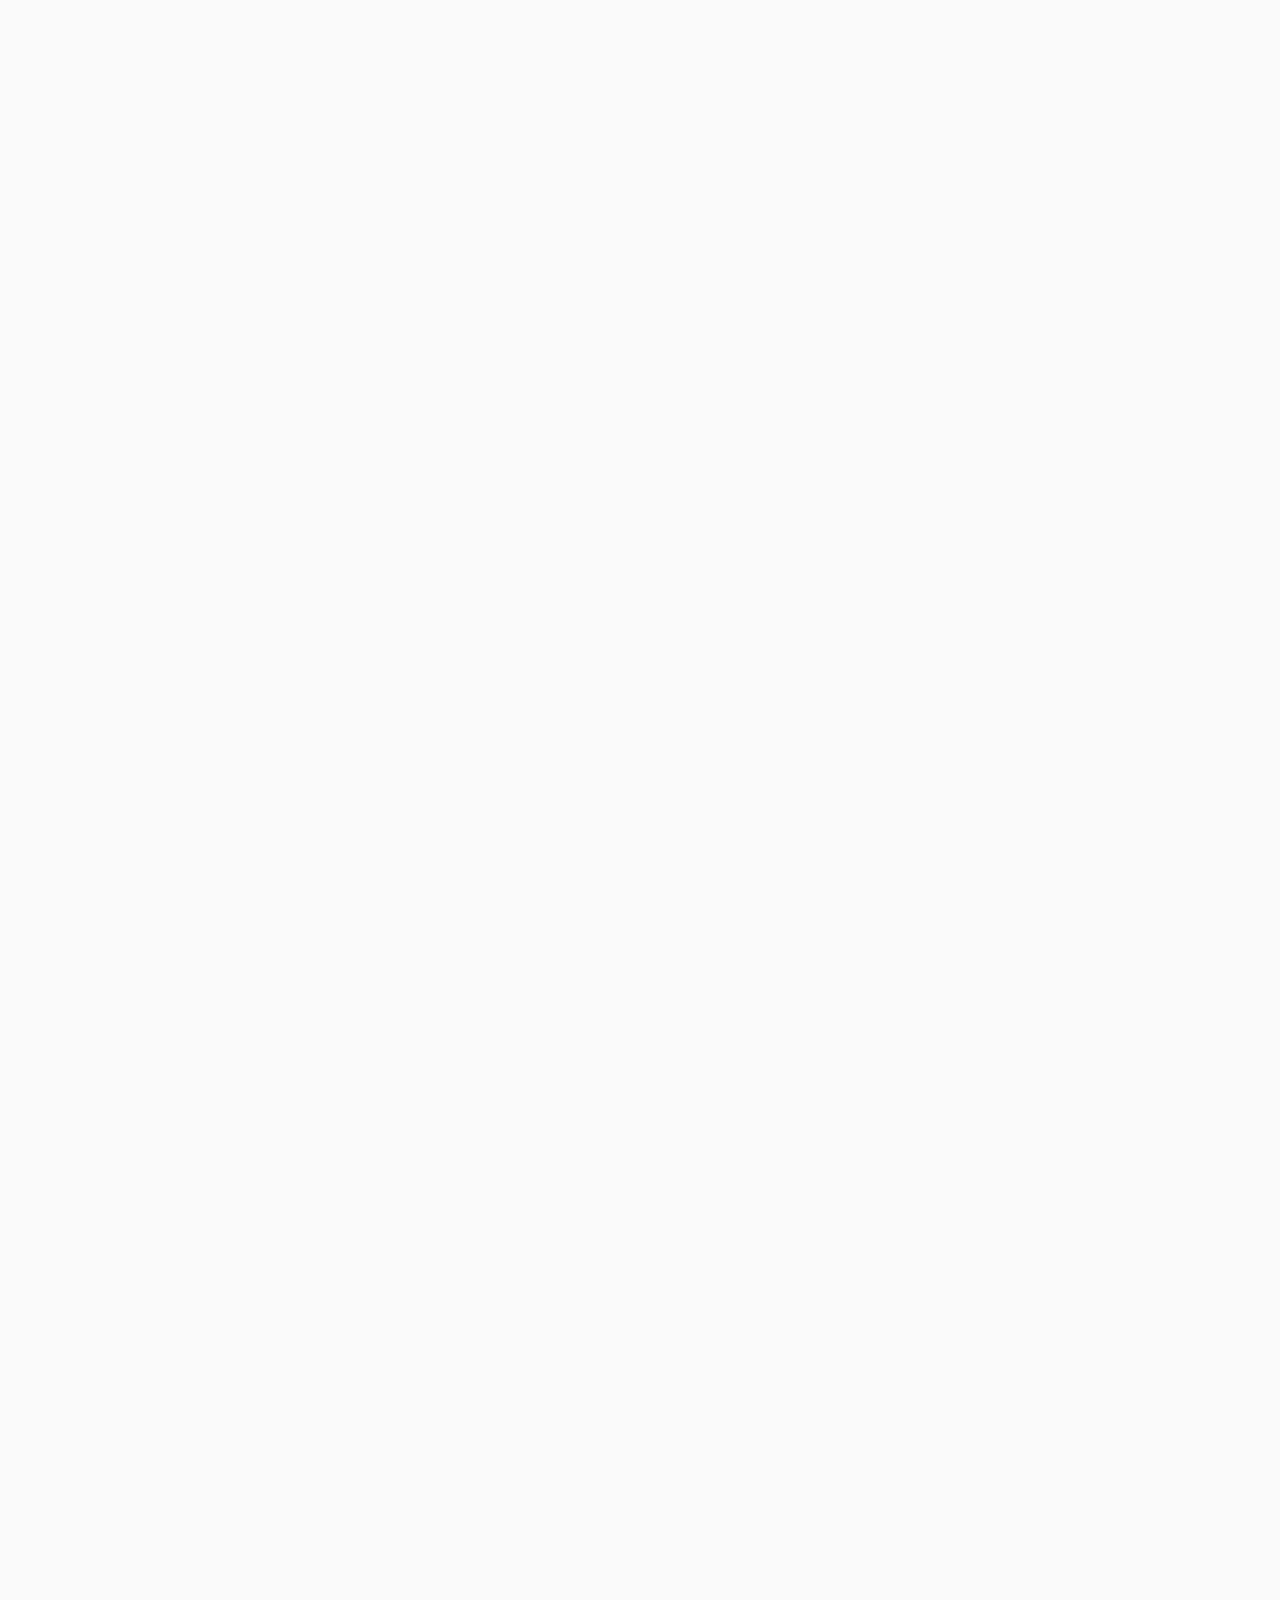
==== index.html @ 31e0893e "Updates" ====
<!doctype html>
<html lang="en">
	<head>
		<style data-fls-preloader="false" rel="preload">
			body > *:not(.fls-preloader) {opacity: 0;visibility: hidden;}[data-fls-preloader-loaded] body > *:not(.fls-preloader) {transition: opacity 0.5s ease 0s;opacity: 1;visibility: visible;}
		</style>
		<meta charset="UTF-8">
		<meta name="viewport" content="width=device-width, initial-scale=1.0">
		<link rel="shortcut icon" href="./assets/img/favicon.ico">
		<title>Home</title>
		<script type="module" crossorigin="" src="./js/index.min.js?v=1791888421466"></script>
		<link rel="modulepreload" crossorigin="" href="./js/common.min.js?v=1791888421466">
		<link rel="modulepreload" crossorigin="" href="./js/popup.min.js?v=1791888421466">
		<link rel="modulepreload" crossorigin="" href="./js/popularpost.min.js?v=1791888421466">
		<link rel="modulepreload" crossorigin="" href="./js/carditem.min.js?v=1791888421466">
		<link rel="modulepreload" crossorigin="" href="./js/blockhead.min.js?v=1791888421466">
		<link rel="stylesheet" crossorigin="" href="./css/popup.min.css?v=1791888421466">
		<link rel="stylesheet" crossorigin="" href="./css/popularpost.min.css?v=1791888421466">
		<link rel="stylesheet" crossorigin="" href="./css/carditem.min.css?v=1791888421466">
		<link rel="stylesheet" crossorigin="" href="./css/blockhead.min.css?v=1791888421466">
		<link rel="stylesheet" crossorigin="" href="./css/index.min.css?v=1791888421466">
	</head>
	<body>
		<div class="wrapper">
			<header data-fls-header="" class="header">
				<div class="header__container">
					<div class="header__body">
						<div data-fls-logo="" class="header__logo">
							<svg xmlns="http://www.w3.org/2000/svg" viewbox="0 0 44 44" fill="none">
								<path fill="#7c4ee4" d="M4.89 38.972C1.091 35.228-.69 29.532.38 24.298c1.06-5.878 5.625-11.002 11.39-12.617 2.823 2.864 5.682 5.689 8.517 8.537.584.563 1.12 1.177 1.75 1.69-2.01.02-4.023-.053-6.03.025-2.772.175-5.121 2.79-4.966 5.57-.026 2.807 2.49 5.343 5.298 5.326 5.522.013 11.044-.001 16.563.009 3.628 3.632 7.25 7.272 10.898 10.886-.564.107-1.136.078-1.705.073l-25.54.001c-4.318.011-8.631-1.74-11.667-4.826"></path>
								<path fill="#7c4ee4" d="M10.758 10.713C7.168 7.148 3.633 3.523 0 0c8.499.033 16.996.005 25.495.016 1.426.019 2.867-.081 4.277.187a16.3 16.3 0 0 1 9.539 4.92c2.78 2.883 4.407 6.825 4.533 10.823a16.6 16.6 0 0 1-2.621 9.388c-2.1 3.223-5.343 5.772-9.075 6.791-2.787-2.832-5.617-5.623-8.422-8.44-.565-.523-1.039-1.151-1.687-1.584q.165-.136.36-.23c1.782.038 3.567.033 5.35.01 2.766-.077 5.194-2.605 5.14-5.375.08-2.25-1.443-4.412-3.542-5.184-.8-.346-1.684-.351-2.54-.344-5.172.005-10.342-.001-15.513.004a.65.65 0 0 1-.536-.269"></path>
							</svg>
							<span>Zarrin</span>
						</div>
						<div class="header__menu menu">
							<nav class="menu__body">
								<ul class="menu__list">
									<li class="menu__item">
										<a href="index.html" class="menu__link menu__link--active">Home</a>
									</li>
									<li class="menu__item">
										<a href="blog.html" class="menu__link">Blog</a>
									</li>
									<li class="menu__item">
										<a href="about.html" class="menu__link">About</a>
									</li>
								</ul>
							</nav>
						</div>
						<div class="header__actions">
							<button data-fls-search="" type="button" class="header__search search" aria-expanded="false" aria-controls="site-search" aria-label="Open search">
								<span class="search__icon" aria-hidden="true"></span>
							</button>
							<button type="button" data-fls-button="" class="header__button button button--600" data-fls-popup-link="popup">Contact Us</button>
							<button type="button" data-fls-menu="" class="header__icon-menu" aria-label="Menu">
								<div class="icon-menu">
									<span></span>
								</div>
								<svg width="34" height="34" viewbox="0 0 34 34">
									<circle cx="17" cy="17" r="16" fill="none" stroke="var(--black)" stroke-width="2" stroke-linecap="round" pathlength="99" stroke-dasharray="100" stroke-dashoffset="calc(100 - var(--percent))" transform="rotate(60 17 17)"></circle>
								</svg>
							</button>
						</div>
					</div>
					<form data-fls-searchbar="" id="site-search" role="search" aria-label="Site search" aria-hidden="true" action="#" class="search-bar">
						<label for="search-input" class="visually-hidden">Search</label>
						<input id="search-input" aria-label="Search query" data-fls-input="" type="search" name="q" class="search-bar__input input" tabindex="-1">
						<button type="submit" aria-label="Submit search" data-fls-button="" class="search-bar__button button" tabindex="-1">
							<span aria-hidden="true">Search</span>
							<svg aria-hidden="true" focusable="false" viewbox="0 0 23 23" fill="none" xmlns="http://www.w3.org/2000/svg">
								<path d="M9.104 0.044 C 7.453 0.187,5.810 0.768,4.430 1.696 C 1.669 3.550,-0.001 6.676,0.000 9.986 C 0.001 12.247,0.786 14.477,2.209 16.253 C 2.532 16.656,3.291 17.419,3.695 17.747 C 4.461 18.368,5.642 19.038,6.574 19.380 C 7.066 19.560,7.980 19.789,8.567 19.880 C 9.221 19.981,10.754 19.981,11.404 19.881 C 12.303 19.743,13.305 19.450,14.087 19.096 C 14.855 18.748,15.747 18.193,16.339 17.692 C 16.503 17.554,16.649 17.442,16.665 17.442 C 16.681 17.442,17.307 18.055,18.055 18.805 C 18.804 19.555,19.842 20.582,20.362 21.088 C 21.355 22.053,21.411 22.093,21.672 22.027 C 21.936 21.961,22.115 21.652,22.041 21.389 C 22.013 21.285,21.505 20.757,19.723 18.975 C 18.468 17.721,17.442 16.681,17.442 16.665 C 17.442 16.649,17.554 16.503,17.692 16.339 C 18.595 15.271,19.302 13.873,19.664 12.442 C 19.902 11.502,19.951 11.084,19.951 9.986 C 19.951 8.892,19.903 8.483,19.665 7.532 C 19.478 6.789,19.309 6.333,18.939 5.577 C 18.377 4.430,17.606 3.407,16.675 2.575 C 14.585 0.705,11.885 -0.198,9.104 0.044 M11.182 1.209 C 14.570 1.653,17.412 4.005,18.478 7.246 C 18.778 8.157,18.910 9.018,18.909 10.043 C 18.908 10.778,18.875 11.122,18.740 11.807 C 18.154 14.780,15.974 17.319,13.096 18.380 C 9.911 19.554,6.359 18.811,3.861 16.446 C 2.643 15.294,1.706 13.629,1.345 11.979 C 1.084 10.782,1.077 9.279,1.328 8.146 C 1.698 6.476,2.544 4.928,3.736 3.737 C 5.096 2.381,6.947 1.460,8.817 1.211 C 9.378 1.137,10.619 1.136,11.182 1.209" fill="#333333" stroke="none" fill-rule="evenodd"></path>
							</svg>
						</button>
					</form>
				</div>
			</header>
			<main class="page">
				<section data-fls-index="" class="page__hero hero" aria-labelledby="hero-title" aria-describedby="hero-desc">
					<div class="hero__container">
						<div data-fls-blockhead="" class="hero__blockhead blockhead blockhead--white">
							<div class="blockhead__content">
								<span class="blockhead__label">Featured Post</span>
								<h1 id="hero-title" data-fls-title="" class="blockhead__title title title--64">How AI will Change
                    the Future</h1>
								<div id="hero-desc" class="blockhead__text">
									<p>
										The future of AI will see home robots having enhanced
                        intelligence, increased capabilities, and becoming more
                        personal and possibly cute. For example, home robots
                        will overcome navigation, direction.
									</p>
								</div>
							</div>
							<div class="blockhead__actions">
								<a href="blogpost.html" data-fls-button="" class="blockhead__button button button--white">Read More</a>
							</div>
						</div>
						<div class="hero__media">
							<picture>
								<source media="(max-width: 600px)" srcset="./assets/img/hero/neon-ai-illustration-600.avif" type="image/avif">
								<source media="(max-width: 1200px)" srcset="./assets/img/hero/neon-ai-illustration-1200.avif" type="image/avif">
								<img alt="A neon illustration of an AI-themed emblem with a striking face design." src="./assets/img/hero/neon-ai-illustration.avif">
							</picture>
						</div>
					</div>
					<svg class="hero__decor-top" aria-hidden="true" xmlns="http://www.w3.org/2000/svg" viewbox="0 0 685 378" fill="none">
						<mask id="a" width="685" height="378" x="0" y="0" maskunits="userSpaceOnUse" style="mask-type:alpha">
							<ellipse cx="342.5" cy="189" fill="#d9d9d9" rx="342.5" ry="189"></ellipse>
						</mask>
						<g fill="#fff" fill-opacity=".27" fill-rule="evenodd" clip-rule="evenodd" mask="url(#a)">
							<path d="M59.905 28.831C45.165 33.655 30.062 38.6 10.977 40.523c-31.646 3.191-57.636 1.067-77.215-.533-7.75-.634-14.496-1.185-20.19-1.293-.414-.007-.742-.287-.732-.623.01-.337.353-.604.766-.596 5.848.11 12.692.67 20.515 1.31 19.548 1.599 45.204 3.698 76.672.524C29.67 37.41 44.585 32.53 59.325 27.705c2.392-.782 4.779-1.563 7.178-2.33 17.176-5.49 34.88-10.21 58.884-9.25 23.699.947 40.395 8.7 56.843 16.34l.724.336c16.693 7.75 33.238 15.28 56.877 15.658 23.614.378 40.144-6.925 56.831-14.298l.03-.013c16.69-7.374 33.541-14.812 57.607-14.363 23.942.446 40.74 8.559 57.341 16.576l.257.125c16.698 8.064 33.235 15.992 56.86 16.244 23.622.252 40.154-7.416 56.852-15.172l.045-.021c16.673-7.744 33.518-15.568 57.569-15.312 23.795.254 40.536 8.516 57.026 16.654l.585.288c16.697 8.239 33.224 16.255 56.835 16.003 23.449-.25 39.91-8.942 56.506-17.706l.33-.174c16.683-8.81 33.549-17.634 57.645-17.505 24.097.128 40.962 9.26 57.643 18.31l.069.037c16.683 9.051 33.192 18.007 56.758 18.259 23.598.251 40.116-8.313 56.821-16.988l.054-.028c16.665-8.653 33.525-17.407 57.595-17.15s41.81 8.702 58.96 17.394c.88.45 1.77.9 2.65 1.349 16.24 8.262 32.19 16.373 52.91 17.865 21.9 1.578 41.03-2.616 57.25-7.777 6.99-2.224 13.42-4.623 19.31-6.819l2.81-1.044c6.61-2.456 12.53-4.567 17.66-5.694.4-.088.81.104.92.43.11.325-.13.66-.53.748-5 1.097-10.8 3.164-17.43 5.626-.92.34-1.85.688-2.8 1.042-5.89 2.195-12.36 4.61-19.39 6.848-16.34 5.197-35.72 9.456-57.93 7.856-21.09-1.52-37.32-9.776-53.51-18.012-.9-.461-1.81-.922-2.72-1.382-17.13-8.689-34.56-16.958-58.18-17.21-23.6-.251-40.12 8.313-56.824 16.987l-.054.029c-16.664 8.653-33.52 17.406-57.591 17.15-24.009-.256-40.839-9.387-57.459-18.404l-.179-.097c-16.706-9.063-33.226-17.98-56.823-18.105-23.598-.126-40.119 8.489-56.821 17.309l-.431.227c-16.538 8.734-33.316 17.595-57.199 17.85-24.083.256-40.942-7.946-57.631-16.18l-.496-.245c-16.537-8.16-32.974-16.272-56.358-16.52-23.622-.253-40.154 7.416-56.852 15.172l-.046.02c-16.672 7.744-33.517 15.569-57.568 15.312-24.068-.256-40.917-8.356-57.605-16.415l-.17-.082c-16.643-8.037-33.149-16.01-56.698-16.448-23.628-.441-40.163 6.84-56.859 14.216l-.114.05c-16.652 7.357-33.48 14.792-57.491 14.408-24.055-.384-40.895-8.068-57.589-15.818l-.651-.303c-16.482-7.654-32.908-15.282-56.247-16.215-23.69-.947-41.16 3.701-58.264 9.168-2.383.761-4.76 1.54-7.145 2.32M59.905 331.441c-14.739 4.824-29.843 9.767-48.928 11.692-31.646 3.191-57.636 1.067-77.215-.534-7.75-.633-14.496-1.185-20.19-1.292-.414-.008-.742-.287-.732-.624s.353-.604.766-.596c5.848.11 12.692.67 20.515 1.31 19.548 1.599 45.204 3.698 76.672.525 18.878-1.904 33.792-6.784 48.532-11.607a1092 1092 0 0 1 7.178-2.331c17.176-5.489 34.88-10.209 58.884-9.25 23.699.948 40.395 8.701 56.843 16.34l.724.336c16.693 7.75 33.238 15.281 56.877 15.659 23.614.378 40.144-6.925 56.831-14.298l.03-.013c16.69-7.374 33.541-14.813 57.607-14.364 23.942.447 40.74 8.56 57.341 16.577l.257.124c16.698 8.064 33.235 15.993 56.86 16.245 23.622.251 40.154-7.417 56.852-15.173l.045-.021c16.673-7.744 33.518-15.568 57.569-15.311 23.795.253 40.536 8.515 57.026 16.653l.585.289c16.697 8.238 33.224 16.255 56.835 16.003 23.449-.25 39.91-8.943 56.506-17.707l.33-.174c16.683-8.81 33.549-17.633 57.645-17.505s40.962 9.261 57.643 18.31l.069.038c16.683 9.051 33.192 18.007 56.758 18.258 23.598.252 40.116-8.312 56.821-16.987l.054-.028c16.665-8.653 33.525-17.407 57.595-17.15 24.07.256 41.81 8.701 58.96 17.394.88.449 1.77.899 2.65 1.348 16.24 8.263 32.19 16.374 52.91 17.866 21.9 1.577 41.03-2.616 57.25-7.777 6.99-2.224 13.42-4.623 19.31-6.819l2.81-1.045c6.61-2.455 12.53-4.567 17.66-5.694.4-.088.81.105.92.43.11.326-.13.661-.53.748-5 1.097-10.8 3.165-17.43 5.627-.92.34-1.85.688-2.8 1.041-5.89 2.196-12.36 4.611-19.39 6.848-16.34 5.198-35.72 9.457-57.93 7.856-21.09-1.519-37.32-9.775-53.51-18.011-.9-.461-1.81-.923-2.72-1.382-17.13-8.689-34.56-16.958-58.18-17.21-23.6-.252-40.12 8.312-56.824 16.987l-.054.028c-16.664 8.653-33.52 17.407-57.591 17.15-24.009-.256-40.839-9.386-57.459-18.403l-.179-.097c-16.706-9.063-33.226-17.98-56.823-18.106-23.598-.125-40.119 8.49-56.821 17.309l-.431.228c-16.538 8.734-33.316 17.595-57.199 17.849-24.083.257-40.942-7.945-57.631-16.179l-.496-.245c-16.537-8.161-32.974-16.272-56.358-16.521-23.622-.252-40.154 7.416-56.852 15.172l-.046.021c-16.672 7.744-33.517 15.568-57.568 15.312-24.068-.257-40.917-8.356-57.605-16.415l-.17-.082c-16.643-8.038-33.149-16.009-56.698-16.449-23.628-.441-40.163 6.84-56.859 14.216l-.114.051c-16.652 7.357-33.48 14.792-57.491 14.408-24.055-.385-40.895-8.068-57.589-15.819l-.651-.302c-16.482-7.654-32.908-15.282-56.247-16.215-23.69-.947-41.16 3.701-58.264 9.167-2.383.762-4.76 1.54-7.145 2.321"></path>
							<path d="M59.905 321.679c-14.739 4.824-29.843 9.768-48.928 11.692-31.646 3.191-57.636 1.067-77.215-.533-7.75-.634-14.496-1.185-20.19-1.292-.414-.008-.742-.288-.732-.624.01-.337.353-.604.766-.596 5.848.11 12.692.67 20.515 1.31 19.548 1.599 45.204 3.698 76.672.524 18.878-1.903 33.792-6.783 48.532-11.607 2.392-.782 4.779-1.563 7.178-2.33 17.176-5.49 34.88-10.21 58.884-9.25 23.699.947 40.395 8.701 56.843 16.339l.724.337c16.693 7.75 33.238 15.28 56.877 15.658 23.614.378 40.144-6.925 56.831-14.298l.03-.013c16.69-7.374 33.541-14.812 57.607-14.363 23.942.446 40.74 8.559 57.341 16.576l.257.125c16.698 8.064 33.235 15.992 56.86 16.244 23.622.252 40.154-7.416 56.852-15.172l.045-.021c16.673-7.744 33.518-15.568 57.569-15.312 23.795.254 40.536 8.515 57.026 16.654l.585.288c16.697 8.239 33.224 16.255 56.835 16.003 23.449-.25 39.91-8.942 56.506-17.706l.33-.174c16.683-8.81 33.549-17.634 57.645-17.505 24.097.128 40.962 9.26 57.643 18.31l.069.037c16.683 9.051 33.192 18.007 56.758 18.259 23.598.251 40.116-8.313 56.821-16.988l.054-.028c16.665-8.653 33.525-17.407 57.595-17.15s41.81 8.702 58.96 17.394c.88.45 1.77.899 2.65 1.349 16.24 8.262 32.19 16.373 52.91 17.865 21.9 1.578 41.03-2.616 57.25-7.777 6.99-2.224 13.42-4.623 19.31-6.819l2.81-1.044c6.61-2.456 12.53-4.567 17.66-5.694.4-.088.81.105.92.43s-.13.66-.53.748c-5 1.097-10.8 3.164-17.43 5.626-.92.34-1.85.688-2.8 1.042-5.89 2.195-12.36 4.61-19.39 6.847-16.34 5.198-35.72 9.457-57.93 7.857-21.09-1.519-37.32-9.776-53.51-18.012-.9-.461-1.81-.922-2.72-1.382-17.13-8.689-34.56-16.958-58.18-17.21-23.6-.251-40.12 8.313-56.824 16.987l-.054.028c-16.664 8.654-33.52 17.407-57.591 17.151-24.009-.256-40.839-9.387-57.459-18.404l-.179-.097c-16.706-9.063-33.226-17.979-56.823-18.105s-40.119 8.489-56.821 17.309l-.431.227c-16.538 8.734-33.316 17.595-57.199 17.85-24.083.256-40.942-7.946-57.631-16.18l-.496-.245c-16.537-8.16-32.974-16.272-56.358-16.521-23.622-.252-40.154 7.417-56.852 15.173l-.046.021c-16.672 7.743-33.517 15.568-57.568 15.311-24.068-.256-40.917-8.356-57.605-16.415l-.17-.082c-16.643-8.037-33.149-16.009-56.698-16.448-23.628-.441-40.163 6.839-56.859 14.216l-.114.05c-16.652 7.357-33.48 14.792-57.491 14.408-24.055-.384-40.895-8.068-57.589-15.818l-.651-.303c-16.482-7.654-32.908-15.282-56.247-16.215-23.69-.947-41.16 3.701-58.264 9.168-2.383.761-4.76 1.539-7.145 2.32"></path>
							<path d="M59.905 311.918c-14.739 4.824-29.843 9.767-48.928 11.692-31.646 3.191-57.636 1.066-77.215-.534-7.75-.633-14.496-1.185-20.19-1.292-.414-.008-.742-.287-.732-.624s.353-.604.766-.596c5.848.11 12.692.67 20.515 1.31 19.548 1.599 45.204 3.698 76.672.525 18.878-1.904 33.792-6.784 48.532-11.607a1092 1092 0 0 1 7.178-2.331c17.176-5.49 34.88-10.209 58.884-9.25 23.699.948 40.395 8.701 56.843 16.34l.724.336c16.693 7.75 33.238 15.281 56.877 15.659 23.614.377 40.144-6.926 56.831-14.298l.03-.014c16.69-7.373 33.541-14.812 57.607-14.363 23.942.447 40.74 8.559 57.341 16.577l.257.124c16.698 8.064 33.235 15.993 56.86 16.244 23.622.252 40.154-7.416 56.852-15.172l.045-.021c16.673-7.744 33.518-15.568 57.569-15.312 23.795.254 40.536 8.516 57.026 16.654l.585.289c16.697 8.238 33.224 16.255 56.835 16.003 23.449-.25 39.91-8.943 56.506-17.707l.33-.174c16.683-8.81 33.549-17.633 57.645-17.505s40.962 9.261 57.643 18.31l.069.037c16.683 9.052 33.192 18.008 56.758 18.259 23.598.252 40.116-8.313 56.821-16.987l.054-.028c16.665-8.653 33.525-17.407 57.595-17.151s41.81 8.702 58.96 17.395c.88.449 1.77.899 2.65 1.348 16.24 8.263 32.19 16.373 52.91 17.866 21.9 1.577 41.03-2.616 57.25-7.778 6.99-2.223 13.42-4.622 19.31-6.818l2.81-1.045c6.61-2.455 12.53-4.567 17.66-5.694.4-.088.81.105.92.43.11.326-.13.66-.53.748-5 1.097-10.8 3.164-17.43 5.626-.92.341-1.85.689-2.8 1.042-5.89 2.196-12.36 4.611-19.39 6.848-16.34 5.198-35.72 9.457-57.93 7.856-21.09-1.519-37.32-9.776-53.51-18.012-.9-.461-1.81-.922-2.72-1.381-17.13-8.689-34.56-16.959-58.18-17.21-23.6-.252-40.12 8.312-56.824 16.987l-.054.028c-16.664 8.653-33.52 17.407-57.591 17.15-24.009-.256-40.839-9.386-57.459-18.403l-.179-.097c-16.706-9.063-33.226-17.98-56.823-18.106s-40.119 8.489-56.821 17.309l-.431.228c-16.538 8.733-33.316 17.594-57.199 17.849-24.083.257-40.942-7.945-57.631-16.18l-.496-.244c-16.537-8.161-32.974-16.272-56.358-16.521-23.622-.252-40.154 7.416-56.852 15.172l-.046.021c-16.672 7.744-33.517 15.568-57.568 15.312-24.068-.257-40.917-8.356-57.605-16.415l-.17-.082c-16.643-8.038-33.149-16.01-56.698-16.449-23.628-.441-40.163 6.839-56.859 14.216l-.114.051c-16.652 7.357-33.48 14.792-57.491 14.408-24.055-.385-40.895-8.068-57.589-15.819l-.651-.302c-16.482-7.654-32.908-15.282-56.247-16.215-23.69-.947-41.16 3.701-58.264 9.167-2.383.762-4.76 1.54-7.145 2.321"></path>
							<path d="M59.905 302.156c-14.739 4.824-29.843 9.768-48.928 11.692-31.646 3.191-57.636 1.067-77.215-.534-7.75-.633-14.496-1.185-20.19-1.292-.414-.007-.742-.287-.732-.624s.353-.603.766-.596c5.848.11 12.692.67 20.515 1.31 19.548 1.6 45.204 3.698 76.672.525 18.878-1.903 33.792-6.784 48.532-11.607 2.392-.783 4.779-1.564 7.178-2.33 17.176-5.49 34.88-10.21 58.884-9.25 23.699.947 40.395 8.7 56.843 16.339l.724.336c16.693 7.75 33.238 15.281 56.877 15.659 23.614.378 40.144-6.925 56.831-14.298l.03-.013c16.69-7.374 33.541-14.812 57.607-14.363 23.942.446 40.74 8.559 57.341 16.576l.257.124c16.698 8.064 33.235 15.993 56.86 16.245 23.622.252 40.154-7.417 56.852-15.173l.045-.02c16.673-7.744 33.518-15.569 57.569-15.312 23.795.254 40.536 8.515 57.026 16.653l.585.289c16.697 8.239 33.224 16.255 56.835 16.003 23.449-.25 39.91-8.943 56.506-17.707l.33-.173c16.683-8.81 33.549-17.634 57.645-17.506s40.962 9.261 57.643 18.31l.069.038c16.683 9.051 33.192 18.007 56.758 18.258 23.598.252 40.116-8.312 56.821-16.987l.054-.028c16.665-8.653 33.525-17.407 57.595-17.15 24.07.256 41.81 8.701 58.96 17.394.88.449 1.77.899 2.65 1.349 16.24 8.262 32.19 16.373 52.91 17.865 21.9 1.578 41.03-2.616 57.25-7.777 6.99-2.224 13.42-4.623 19.31-6.819l2.81-1.045c6.61-2.455 12.53-4.566 17.66-5.694.4-.087.81.105.92.431.11.325-.13.66-.53.748-5 1.096-10.8 3.164-17.43 5.626-.92.34-1.85.688-2.8 1.042-5.89 2.195-12.36 4.61-19.39 6.847-16.34 5.198-35.72 9.457-57.93 7.857-21.09-1.519-37.32-9.776-53.51-18.012-.9-.461-1.81-.922-2.72-1.382-17.13-8.689-34.56-16.958-58.18-17.21-23.6-.252-40.12 8.313-56.824 16.987l-.054.028c-16.664 8.654-33.52 17.407-57.591 17.151-24.009-.256-40.839-9.387-57.459-18.404l-.179-.097c-16.706-9.063-33.226-17.98-56.823-18.105-23.598-.126-40.119 8.489-56.821 17.308l-.431.228c-16.538 8.734-33.316 17.595-57.199 17.849-24.083.257-40.942-7.945-57.631-16.179l-.496-.245c-16.537-8.161-32.974-16.272-56.358-16.521-23.622-.252-40.154 7.416-56.852 15.172l-.046.021c-16.672 7.744-33.517 15.568-57.568 15.312-24.068-.257-40.917-8.356-57.605-16.415l-.17-.082c-16.643-8.038-33.149-16.009-56.698-16.449-23.628-.44-40.163 6.84-56.859 14.217l-.114.05c-16.652 7.357-33.48 14.792-57.491 14.408-24.055-.384-40.895-8.068-57.589-15.818l-.651-.303c-16.482-7.654-32.908-15.282-56.247-16.215-23.69-.947-41.16 3.701-58.264 9.168-2.383.761-4.76 1.539-7.145 2.32"></path>
							<path d="M59.905 292.394c-14.739 4.824-29.843 9.768-48.928 11.693-31.646 3.191-57.636 1.066-77.215-.534-7.75-.634-14.496-1.185-20.19-1.292-.414-.008-.742-.287-.732-.624s.353-.604.766-.596c5.848.11 12.692.67 20.515 1.31 19.548 1.599 45.204 3.698 76.672.525 18.878-1.904 33.792-6.784 48.532-11.608 2.392-.782 4.779-1.563 7.178-2.33 17.176-5.49 34.88-10.21 58.884-9.25 23.699.947 40.395 8.701 56.843 16.34l.724.336c16.693 7.75 33.238 15.281 56.877 15.659 23.614.377 40.144-6.926 56.831-14.298l.03-.014c16.69-7.374 33.541-14.812 57.607-14.363 23.942.447 40.74 8.559 57.341 16.577l.257.124c16.698 8.064 33.235 15.992 56.86 16.244 23.622.252 40.154-7.416 56.852-15.172l.045-.021c16.673-7.744 33.518-15.568 57.569-15.312 23.795.254 40.536 8.516 57.026 16.654l.585.288c16.697 8.239 33.224 16.255 56.835 16.004 23.449-.25 39.91-8.943 56.506-17.707l.33-.174c16.683-8.81 33.549-17.634 57.645-17.505 24.097.128 40.962 9.26 57.643 18.31l.069.037c16.683 9.051 33.192 18.008 56.758 18.259 23.598.251 40.116-8.313 56.821-16.987l.054-.028c16.665-8.654 33.525-17.407 57.595-17.151s41.81 8.702 58.96 17.394c.88.45 1.77.9 2.65 1.349 16.24 8.263 32.19 16.373 52.91 17.866 21.9 1.577 41.03-2.617 57.25-7.778 6.99-2.223 13.42-4.623 19.31-6.819l2.81-1.044c6.61-2.456 12.53-4.567 17.66-5.694.4-.088.81.105.92.43s-.13.66-.53.748c-5 1.097-10.8 3.164-17.43 5.626-.92.341-1.85.689-2.8 1.042-5.89 2.196-12.36 4.611-19.39 6.848-16.34 5.197-35.72 9.456-57.93 7.856-21.09-1.519-37.32-9.776-53.51-18.012-.9-.461-1.81-.922-2.72-1.382-17.13-8.689-34.56-16.958-58.18-17.21-23.6-.251-40.12 8.313-56.824 16.988l-.054.028c-16.664 8.653-33.52 17.407-57.591 17.15-24.009-.256-40.839-9.386-57.459-18.403l-.179-.098c-16.706-9.063-33.226-17.979-56.823-18.105s-40.119 8.489-56.821 17.309l-.431.227c-16.538 8.734-33.316 17.595-57.199 17.85-24.083.256-40.942-7.946-57.631-16.18l-.496-.245c-16.537-8.16-32.974-16.271-56.358-16.521-23.622-.251-40.154 7.417-56.852 15.173l-.046.021c-16.672 7.744-33.517 15.568-57.568 15.311-24.068-.256-40.917-8.355-57.605-16.415l-.17-.081c-16.643-8.038-33.149-16.01-56.698-16.449-23.628-.441-40.163 6.839-56.859 14.216l-.114.051c-16.652 7.356-33.48 14.792-57.491 14.408-24.055-.385-40.895-8.069-57.589-15.819l-.651-.303c-16.482-7.654-32.908-15.281-56.247-16.214-23.69-.947-41.16 3.7-58.264 9.167-2.383.761-4.76 1.539-7.145 2.32"></path>
							<path d="M59.905 282.633c-14.739 4.824-29.843 9.767-48.928 11.692-31.646 3.191-57.636 1.067-77.215-.534-7.75-.633-14.496-1.185-20.19-1.292-.414-.008-.742-.287-.732-.624s.353-.603.766-.596c5.848.11 12.692.67 20.515 1.31 19.548 1.599 45.204 3.698 76.672.525 18.878-1.904 33.792-6.784 48.532-11.607a1092 1092 0 0 1 7.178-2.331c17.176-5.489 34.88-10.209 58.884-9.25 23.699.948 40.395 8.701 56.843 16.34l.724.336c16.693 7.75 33.238 15.281 56.877 15.659 23.614.378 40.144-6.925 56.831-14.298l.03-.013c16.69-7.374 33.541-14.813 57.607-14.364 23.942.447 40.74 8.56 57.341 16.577l.257.124c16.698 8.064 33.235 15.993 56.86 16.245 23.622.251 40.154-7.417 56.852-15.173l.045-.021c16.673-7.744 33.518-15.568 57.569-15.311 23.795.253 40.536 8.515 57.026 16.653l.585.289c16.697 8.238 33.224 16.255 56.835 16.003 23.449-.25 39.91-8.943 56.506-17.707l.33-.174c16.683-8.81 33.549-17.633 57.645-17.505s40.962 9.261 57.643 18.31l.069.038c16.683 9.051 33.192 18.007 56.758 18.258 23.598.252 40.116-8.312 56.821-16.987l.054-.028c16.665-8.653 33.525-17.407 57.595-17.15 24.07.256 41.81 8.701 58.96 17.394.88.449 1.77.899 2.65 1.349 16.24 8.262 32.19 16.373 52.91 17.865 21.9 1.577 41.03-2.616 57.25-7.777 6.99-2.224 13.42-4.623 19.31-6.819l2.81-1.045c6.61-2.455 12.53-4.567 17.66-5.694.4-.088.81.105.92.43.11.326-.13.661-.53.748-5 1.097-10.8 3.165-17.43 5.627-.92.34-1.85.688-2.8 1.042-5.89 2.195-12.36 4.61-19.39 6.847-16.34 5.198-35.72 9.457-57.93 7.856-21.09-1.518-37.32-9.775-53.51-18.011-.9-.461-1.81-.922-2.72-1.382-17.13-8.689-34.56-16.958-58.18-17.21-23.6-.252-40.12 8.312-56.824 16.987l-.054.028c-16.664 8.653-33.52 17.407-57.591 17.15-24.009-.256-40.839-9.386-57.459-18.403l-.179-.097c-16.706-9.063-33.226-17.98-56.823-18.106-23.598-.125-40.119 8.49-56.821 17.309l-.431.228c-16.538 8.734-33.316 17.595-57.199 17.849-24.083.257-40.942-7.945-57.631-16.179l-.496-.245c-16.537-8.161-32.974-16.272-56.358-16.521-23.622-.252-40.154 7.416-56.852 15.172l-.046.021c-16.672 7.744-33.517 15.568-57.568 15.312-24.068-.257-40.917-8.356-57.605-16.415l-.17-.082c-16.643-8.038-33.149-16.009-56.698-16.449-23.628-.44-40.163 6.84-56.859 14.216l-.114.051c-16.652 7.357-33.48 14.792-57.491 14.408-24.055-.385-40.895-8.068-57.589-15.819l-.651-.302c-16.482-7.654-32.908-15.282-56.247-16.215-23.69-.947-41.16 3.701-58.264 9.167-2.383.762-4.76 1.54-7.145 2.321"></path>
							<path d="M59.905 272.871c-14.739 4.824-29.843 9.768-48.928 11.692-31.646 3.191-57.636 1.067-77.215-.533-7.75-.634-14.496-1.185-20.19-1.292-.414-.008-.742-.288-.732-.624.01-.337.353-.604.766-.596 5.848.11 12.692.67 20.515 1.31 19.548 1.599 45.204 3.698 76.672.524 18.878-1.903 33.792-6.783 48.532-11.607 2.392-.782 4.779-1.563 7.178-2.33 17.176-5.49 34.88-10.21 58.884-9.25 23.699.947 40.395 8.701 56.843 16.339l.724.337c16.693 7.75 33.238 15.28 56.877 15.658 23.614.378 40.144-6.925 56.831-14.298l.03-.013c16.69-7.374 33.541-14.812 57.607-14.363 23.942.446 40.74 8.559 57.341 16.576l.257.125c16.698 8.064 33.235 15.992 56.86 16.244 23.622.252 40.154-7.416 56.852-15.172l.045-.021c16.673-7.744 33.518-15.568 57.569-15.312 23.795.254 40.536 8.515 57.026 16.654l.585.288c16.697 8.239 33.224 16.255 56.835 16.003 23.449-.249 39.91-8.942 56.506-17.706l.33-.174c16.683-8.81 33.549-17.634 57.645-17.505 24.097.128 40.962 9.26 57.643 18.31l.069.037c16.683 9.051 33.192 18.007 56.758 18.259 23.598.251 40.116-8.313 56.821-16.988l.054-.028c16.665-8.653 33.525-17.407 57.595-17.15s41.81 8.702 58.96 17.394c.88.45 1.77.899 2.65 1.349 16.24 8.262 32.19 16.373 52.91 17.865 21.9 1.578 41.03-2.616 57.25-7.777 6.99-2.224 13.42-4.623 19.31-6.819l2.81-1.044c6.61-2.456 12.53-4.567 17.66-5.694.4-.088.81.105.92.43s-.13.66-.53.748c-5 1.097-10.8 3.164-17.43 5.626-.92.34-1.85.688-2.8 1.042-5.89 2.195-12.36 4.61-19.39 6.847-16.34 5.198-35.72 9.457-57.93 7.857-21.09-1.519-37.32-9.776-53.51-18.012-.9-.461-1.81-.922-2.72-1.382-17.13-8.689-34.56-16.958-58.18-17.21-23.6-.251-40.12 8.313-56.824 16.987l-.054.028c-16.664 8.654-33.52 17.407-57.591 17.151-24.009-.256-40.839-9.387-57.459-18.404l-.179-.097c-16.706-9.063-33.226-17.979-56.823-18.105s-40.119 8.489-56.821 17.309l-.431.227c-16.538 8.734-33.316 17.595-57.199 17.85-24.083.256-40.942-7.946-57.631-16.18l-.496-.245c-16.537-8.16-32.974-16.272-56.358-16.521-23.622-.252-40.154 7.417-56.852 15.173l-.046.021c-16.672 7.743-33.517 15.568-57.568 15.311-24.068-.256-40.917-8.356-57.605-16.415l-.17-.082c-16.643-8.037-33.149-16.009-56.698-16.448-23.628-.441-40.163 6.839-56.859 14.216l-.114.05c-16.652 7.357-33.48 14.792-57.491 14.408-24.055-.384-40.895-8.068-57.589-15.818l-.651-.303c-16.482-7.654-32.908-15.282-56.247-16.215-23.69-.947-41.16 3.701-58.264 9.168-2.383.761-4.76 1.539-7.145 2.32"></path>
							<path d="M59.905 263.11c-14.739 4.824-29.843 9.767-48.928 11.692-31.646 3.191-57.636 1.066-77.215-.534-7.75-.633-14.496-1.185-20.19-1.292-.414-.008-.742-.287-.732-.624s.353-.604.766-.596c5.848.11 12.692.67 20.515 1.31 19.548 1.599 45.204 3.698 76.672.525 18.878-1.904 33.792-6.784 48.532-11.607a1092 1092 0 0 1 7.178-2.331c17.176-5.49 34.88-10.209 58.884-9.25 23.699.948 40.395 8.701 56.843 16.34l.724.336c16.693 7.75 33.238 15.281 56.877 15.659 23.614.377 40.144-6.926 56.831-14.298l.03-.013c16.69-7.374 33.541-14.813 57.607-14.364 23.942.447 40.74 8.559 57.341 16.577l.257.124c16.698 8.064 33.235 15.993 56.86 16.244 23.622.252 40.154-7.416 56.852-15.172l.045-.021c16.673-7.744 33.518-15.568 57.569-15.312 23.795.254 40.536 8.516 57.026 16.654l.585.289c16.697 8.238 33.224 16.255 56.835 16.003 23.449-.25 39.91-8.943 56.506-17.707l.33-.174c16.683-8.81 33.549-17.633 57.645-17.505s40.962 9.261 57.643 18.31l.069.037c16.683 9.052 33.192 18.008 56.758 18.259 23.598.252 40.116-8.313 56.821-16.987l.054-.028c16.665-8.654 33.525-17.407 57.595-17.151s41.81 8.702 58.96 17.395c.88.449 1.77.899 2.65 1.348 16.24 8.263 32.19 16.373 52.91 17.866 21.9 1.577 41.03-2.616 57.25-7.778 6.99-2.223 13.42-4.622 19.31-6.818l2.81-1.045c6.61-2.455 12.53-4.567 17.66-5.694.4-.088.81.105.92.43.11.326-.13.66-.53.748-5 1.097-10.8 3.164-17.43 5.626-.92.341-1.85.689-2.8 1.042-5.89 2.196-12.36 4.611-19.39 6.848-16.34 5.198-35.72 9.456-57.93 7.856-21.09-1.519-37.32-9.776-53.51-18.012-.9-.461-1.81-.922-2.72-1.381-17.13-8.689-34.56-16.959-58.18-17.21-23.6-.252-40.12 8.312-56.824 16.987l-.054.028c-16.664 8.653-33.52 17.407-57.591 17.15-24.009-.256-40.839-9.386-57.459-18.403l-.179-.097c-16.706-9.063-33.226-17.98-56.823-18.106s-40.119 8.489-56.821 17.309l-.431.228c-16.538 8.733-33.316 17.594-57.199 17.849-24.083.257-40.942-7.945-57.631-16.18l-.496-.244c-16.537-8.161-32.974-16.272-56.358-16.521-23.622-.252-40.154 7.416-56.852 15.172l-.046.021c-16.672 7.744-33.517 15.568-57.568 15.312-24.068-.257-40.917-8.356-57.605-16.415l-.17-.082c-16.643-8.038-33.149-16.01-56.698-16.449-23.628-.441-40.163 6.839-56.859 14.216l-.114.051c-16.652 7.357-33.48 14.792-57.491 14.408-24.055-.385-40.895-8.068-57.589-15.819l-.651-.302c-16.482-7.654-32.908-15.282-56.247-16.215-23.69-.947-41.16 3.701-58.264 9.167-2.383.762-4.76 1.54-7.145 2.321"></path>
							<path d="M59.905 253.348c-14.739 4.824-29.843 9.768-48.928 11.692-31.646 3.191-57.636 1.067-77.215-.534-7.75-.633-14.496-1.185-20.19-1.292-.414-.007-.742-.287-.732-.624s.353-.603.766-.596c5.848.11 12.692.67 20.515 1.31 19.548 1.6 45.204 3.698 76.672.525 18.878-1.903 33.792-6.784 48.532-11.607 2.392-.783 4.779-1.564 7.178-2.33 17.176-5.49 34.88-10.21 58.884-9.25 23.699.947 40.395 8.7 56.843 16.339l.724.336c16.693 7.75 33.238 15.281 56.877 15.659 23.614.378 40.144-6.925 56.831-14.298l.03-.013c16.69-7.374 33.541-14.812 57.607-14.363 23.942.446 40.74 8.559 57.341 16.576l.257.124c16.698 8.064 33.235 15.993 56.86 16.245 23.622.252 40.154-7.417 56.852-15.173l.045-.02c16.673-7.744 33.518-15.569 57.569-15.312 23.795.254 40.536 8.515 57.026 16.653l.585.289c16.697 8.239 33.224 16.255 56.835 16.003 23.449-.25 39.91-8.943 56.506-17.707l.33-.174c16.683-8.809 33.549-17.633 57.645-17.505s40.962 9.261 57.643 18.31l.069.038c16.683 9.051 33.192 18.007 56.758 18.258 23.598.252 40.116-8.312 56.821-16.987l.054-.028c16.665-8.653 33.525-17.407 57.595-17.15 24.07.256 41.81 8.701 58.96 17.394.88.449 1.77.899 2.65 1.349 16.24 8.262 32.19 16.373 52.91 17.865 21.9 1.578 41.03-2.616 57.25-7.777 6.99-2.224 13.42-4.623 19.31-6.819l2.81-1.045c6.61-2.455 12.53-4.566 17.66-5.694.4-.087.81.105.92.431.11.325-.13.66-.53.748-5 1.096-10.8 3.164-17.43 5.626-.92.34-1.85.688-2.8 1.042-5.89 2.195-12.36 4.61-19.39 6.847-16.34 5.198-35.72 9.457-57.93 7.857-21.09-1.519-37.32-9.776-53.51-18.012-.9-.461-1.81-.922-2.72-1.382-17.13-8.689-34.56-16.958-58.18-17.21-23.6-.252-40.12 8.313-56.824 16.987l-.054.028c-16.664 8.654-33.52 17.407-57.591 17.151-24.009-.256-40.839-9.387-57.459-18.404l-.179-.097c-16.706-9.063-33.226-17.98-56.823-18.105-23.598-.126-40.119 8.489-56.821 17.308l-.431.228c-16.538 8.734-33.316 17.595-57.199 17.849-24.083.257-40.942-7.945-57.631-16.179l-.496-.245c-16.537-8.161-32.974-16.272-56.358-16.521-23.622-.252-40.154 7.416-56.852 15.172l-.046.021c-16.672 7.744-33.517 15.568-57.568 15.312-24.068-.257-40.917-8.356-57.605-16.415l-.17-.082c-16.643-8.038-33.149-16.009-56.698-16.449-23.628-.44-40.163 6.84-56.859 14.217l-.114.05c-16.652 7.357-33.48 14.792-57.491 14.408-24.055-.384-40.895-8.068-57.589-15.818l-.651-.303c-16.482-7.654-32.908-15.282-56.247-16.215-23.69-.947-41.16 3.701-58.264 9.168-2.383.761-4.76 1.539-7.145 2.32"></path>
							<path d="M59.905 243.586c-14.739 4.824-29.843 9.768-48.928 11.693-31.646 3.191-57.636 1.066-77.215-.534-7.75-.634-14.496-1.185-20.19-1.292-.414-.008-.742-.287-.732-.624s.353-.604.766-.596c5.848.11 12.692.67 20.515 1.31 19.548 1.599 45.204 3.698 76.672.525 18.878-1.904 33.792-6.784 48.532-11.608 2.392-.782 4.779-1.563 7.178-2.33 17.176-5.49 34.88-10.21 58.884-9.25 23.699.947 40.395 8.701 56.843 16.34l.724.336c16.693 7.75 33.238 15.281 56.877 15.659 23.614.377 40.144-6.926 56.831-14.298l.03-.014c16.69-7.374 33.541-14.812 57.607-14.363 23.942.447 40.74 8.559 57.341 16.577l.257.124c16.698 8.064 33.235 15.992 56.86 16.244 23.622.252 40.154-7.416 56.852-15.172l.045-.021c16.673-7.744 33.518-15.568 57.569-15.312 23.795.254 40.536 8.516 57.026 16.654l.585.288c16.697 8.239 33.224 16.255 56.835 16.004 23.449-.25 39.91-8.943 56.506-17.707l.33-.174c16.683-8.81 33.549-17.634 57.645-17.505 24.097.128 40.962 9.26 57.643 18.31l.069.037c16.683 9.051 33.192 18.008 56.758 18.259 23.598.251 40.116-8.313 56.821-16.987l.054-.028c16.665-8.654 33.525-17.407 57.595-17.151s41.81 8.702 58.96 17.394c.88.45 1.77.9 2.65 1.349 16.24 8.263 32.19 16.373 52.91 17.866 21.9 1.577 41.03-2.617 57.25-7.778 6.99-2.223 13.42-4.623 19.31-6.819l2.81-1.044c6.61-2.456 12.53-4.567 17.66-5.694.4-.088.81.105.92.43s-.13.66-.53.748c-5 1.097-10.8 3.164-17.43 5.626-.92.341-1.85.689-2.8 1.042-5.89 2.196-12.36 4.611-19.39 6.848-16.34 5.197-35.72 9.456-57.93 7.856-21.09-1.519-37.32-9.776-53.51-18.012-.9-.461-1.81-.922-2.72-1.382-17.13-8.689-34.56-16.958-58.18-17.21-23.6-.251-40.12 8.313-56.824 16.988l-.054.028c-16.664 8.653-33.52 17.407-57.591 17.15-24.009-.256-40.839-9.386-57.459-18.403l-.179-.098c-16.706-9.063-33.226-17.979-56.823-18.105s-40.119 8.489-56.821 17.309l-.431.227c-16.538 8.734-33.316 17.595-57.199 17.85-24.083.256-40.942-7.946-57.631-16.18l-.496-.245c-16.537-8.16-32.974-16.271-56.358-16.521-23.622-.251-40.154 7.417-56.852 15.173l-.046.021c-16.672 7.744-33.517 15.568-57.568 15.311-24.068-.256-40.917-8.355-57.605-16.415l-.17-.081c-16.643-8.038-33.149-16.01-56.698-16.449-23.628-.441-40.163 6.839-56.859 14.216l-.114.05c-16.652 7.357-33.48 14.793-57.491 14.409-24.055-.385-40.895-8.069-57.589-15.819l-.651-.303c-16.482-7.653-32.908-15.281-56.247-16.214-23.69-.947-41.16 3.7-58.264 9.167-2.383.761-4.76 1.539-7.145 2.32"></path>
							<path d="M59.905 233.825c-14.739 4.824-29.843 9.767-48.928 11.692-31.646 3.191-57.636 1.067-77.215-.534-7.75-.633-14.496-1.185-20.19-1.292-.414-.008-.742-.287-.732-.624s.353-.604.766-.596c5.848.11 12.692.67 20.515 1.31 19.548 1.599 45.204 3.698 76.672.525 18.878-1.904 33.792-6.784 48.532-11.607a1092 1092 0 0 1 7.178-2.331c17.176-5.489 34.88-10.209 58.884-9.25 23.699.948 40.395 8.701 56.843 16.34l.724.336c16.693 7.75 33.238 15.281 56.877 15.659 23.614.378 40.144-6.925 56.831-14.298l.03-.013c16.69-7.374 33.541-14.813 57.607-14.364 23.942.447 40.74 8.56 57.341 16.577l.257.124c16.698 8.064 33.235 15.993 56.86 16.245 23.622.251 40.154-7.417 56.852-15.173l.045-.021c16.673-7.744 33.518-15.568 57.569-15.311 23.795.253 40.536 8.515 57.026 16.653l.585.289c16.697 8.238 33.224 16.255 56.835 16.003 23.449-.25 39.91-8.943 56.506-17.707l.33-.174c16.683-8.81 33.549-17.633 57.645-17.505s40.962 9.261 57.643 18.31l.069.038c16.683 9.051 33.192 18.007 56.758 18.258 23.598.252 40.116-8.312 56.821-16.987l.054-.028c16.665-8.653 33.525-17.407 57.595-17.15 24.07.256 41.81 8.701 58.96 17.394.88.449 1.77.899 2.65 1.349 16.24 8.262 32.19 16.373 52.91 17.865 21.9 1.577 41.03-2.616 57.25-7.777 6.99-2.224 13.42-4.623 19.31-6.819l2.81-1.045c6.61-2.455 12.53-4.567 17.66-5.694.4-.088.81.105.92.431.11.325-.13.66-.53.747-5 1.097-10.8 3.165-17.43 5.627-.92.34-1.85.688-2.8 1.042-5.89 2.195-12.36 4.61-19.39 6.847-16.34 5.198-35.72 9.457-57.93 7.856-21.09-1.519-37.32-9.775-53.51-18.011-.9-.461-1.81-.922-2.72-1.382-17.13-8.689-34.56-16.958-58.18-17.21-23.6-.252-40.12 8.312-56.824 16.987l-.054.028c-16.664 8.653-33.52 17.407-57.591 17.15-24.009-.256-40.839-9.386-57.459-18.403l-.179-.097c-16.706-9.063-33.226-17.98-56.823-18.106-23.598-.125-40.119 8.49-56.821 17.309l-.431.228c-16.538 8.734-33.316 17.595-57.199 17.849-24.083.257-40.942-7.945-57.631-16.179l-.496-.245c-16.537-8.161-32.974-16.272-56.358-16.521-23.622-.252-40.154 7.416-56.852 15.172l-.046.021c-16.672 7.744-33.517 15.568-57.568 15.312-24.068-.257-40.917-8.356-57.605-16.415l-.17-.082c-16.643-8.038-33.149-16.009-56.698-16.449-23.628-.441-40.163 6.84-56.859 14.216l-.114.051c-16.652 7.357-33.48 14.792-57.491 14.408-24.055-.385-40.895-8.068-57.589-15.819l-.651-.302c-16.482-7.654-32.908-15.282-56.247-16.215-23.69-.947-41.16 3.701-58.264 9.167-2.383.762-4.76 1.54-7.145 2.321"></path>
							<path d="M59.905 224.063c-14.739 4.824-29.843 9.768-48.928 11.692-31.646 3.191-57.636 1.067-77.215-.533-7.75-.634-14.496-1.185-20.19-1.292-.414-.008-.742-.288-.732-.624.01-.337.353-.604.766-.596 5.848.11 12.692.67 20.515 1.31 19.548 1.599 45.204 3.698 76.672.524 18.878-1.903 33.792-6.783 48.532-11.607 2.392-.782 4.779-1.563 7.178-2.33 17.176-5.49 34.88-10.21 58.884-9.25 23.699.947 40.395 8.701 56.843 16.339l.724.337c16.693 7.75 33.238 15.28 56.877 15.658 23.614.378 40.144-6.925 56.831-14.298l.03-.013c16.69-7.374 33.541-14.812 57.607-14.363 23.942.446 40.74 8.559 57.341 16.576l.257.125c16.698 8.064 33.235 15.992 56.86 16.244 23.622.252 40.154-7.416 56.852-15.172l.045-.021c16.673-7.744 33.518-15.568 57.569-15.312 23.795.254 40.536 8.515 57.026 16.654l.585.288c16.697 8.239 33.224 16.255 56.835 16.003 23.449-.249 39.91-8.942 56.506-17.706l.33-.174c16.683-8.81 33.549-17.634 57.645-17.505 24.097.128 40.962 9.26 57.643 18.31l.069.037c16.683 9.051 33.192 18.007 56.758 18.259 23.598.251 40.116-8.313 56.821-16.988l.054-.028c16.665-8.653 33.525-17.407 57.595-17.15s41.81 8.702 58.96 17.394c.88.45 1.77.899 2.65 1.349 16.24 8.262 32.19 16.373 52.91 17.865 21.9 1.578 41.03-2.616 57.25-7.777 6.99-2.224 13.42-4.623 19.31-6.819l2.81-1.044c6.61-2.456 12.53-4.567 17.66-5.694.4-.088.81.105.92.43s-.13.66-.53.748c-5 1.097-10.8 3.164-17.43 5.626-.92.34-1.85.688-2.8 1.042-5.89 2.195-12.36 4.61-19.39 6.847-16.34 5.198-35.72 9.457-57.93 7.857-21.09-1.519-37.32-9.776-53.51-18.012-.9-.461-1.81-.922-2.72-1.382-17.13-8.689-34.56-16.958-58.18-17.21-23.6-.251-40.12 8.313-56.824 16.987l-.054.028c-16.664 8.654-33.52 17.407-57.591 17.151-24.009-.256-40.839-9.387-57.459-18.404l-.179-.097c-16.706-9.063-33.226-17.979-56.823-18.105s-40.119 8.489-56.821 17.309l-.431.227c-16.538 8.734-33.316 17.595-57.199 17.85-24.083.256-40.942-7.946-57.631-16.18l-.496-.245c-16.537-8.16-32.974-16.272-56.358-16.521-23.622-.252-40.154 7.417-56.852 15.173l-.046.021c-16.672 7.743-33.517 15.568-57.568 15.311-24.068-.256-40.917-8.356-57.605-16.415l-.17-.082c-16.643-8.037-33.149-16.009-56.698-16.448-23.628-.441-40.163 6.839-56.859 14.216l-.114.05c-16.652 7.357-33.48 14.792-57.491 14.408-24.055-.384-40.895-8.068-57.589-15.818l-.651-.303c-16.482-7.654-32.908-15.282-56.247-16.215-23.69-.947-41.16 3.701-58.264 9.168-2.383.761-4.76 1.539-7.145 2.32"></path>
							<path d="M59.905 214.302c-14.739 4.824-29.843 9.767-48.928 11.692-31.646 3.191-57.636 1.066-77.215-.534-7.75-.634-14.496-1.185-20.19-1.292-.414-.008-.742-.287-.732-.624s.353-.604.766-.596c5.848.11 12.692.67 20.515 1.31 19.548 1.599 45.204 3.698 76.672.525 18.878-1.904 33.792-6.784 48.532-11.607a1092 1092 0 0 1 7.178-2.331c17.176-5.49 34.88-10.209 58.884-9.25 23.699.948 40.395 8.701 56.843 16.34l.724.336c16.693 7.75 33.238 15.281 56.877 15.659 23.614.377 40.144-6.926 56.831-14.298l.03-.013c16.69-7.374 33.541-14.813 57.607-14.364 23.942.447 40.74 8.559 57.341 16.577l.257.124c16.698 8.064 33.235 15.993 56.86 16.244 23.622.252 40.154-7.416 56.852-15.172l.045-.021c16.673-7.744 33.518-15.568 57.569-15.312 23.795.254 40.536 8.516 57.026 16.654l.585.289c16.697 8.238 33.224 16.255 56.835 16.003 23.449-.25 39.91-8.943 56.506-17.707l.33-.174c16.683-8.81 33.549-17.633 57.645-17.505s40.962 9.261 57.643 18.31l.069.037c16.683 9.052 33.192 18.008 56.758 18.259 23.598.252 40.116-8.313 56.821-16.987l.054-.028c16.665-8.654 33.525-17.407 57.595-17.151s41.81 8.702 58.96 17.395c.88.449 1.77.899 2.65 1.348 16.24 8.263 32.19 16.373 52.91 17.866 21.9 1.577 41.03-2.616 57.25-7.778 6.99-2.223 13.42-4.622 19.31-6.818l2.81-1.045c6.61-2.455 12.53-4.567 17.66-5.694.4-.088.81.105.92.43.11.326-.13.66-.53.748-5 1.097-10.8 3.164-17.43 5.626-.92.341-1.85.689-2.8 1.042-5.89 2.196-12.36 4.611-19.39 6.848-16.34 5.198-35.72 9.457-57.93 7.856-21.09-1.519-37.32-9.776-53.51-18.012-.9-.461-1.81-.922-2.72-1.381-17.13-8.689-34.56-16.959-58.18-17.21-23.6-.252-40.12 8.312-56.824 16.987l-.054.028c-16.664 8.653-33.52 17.407-57.591 17.15-24.009-.256-40.839-9.386-57.459-18.403l-.179-.097c-16.706-9.063-33.226-17.98-56.823-18.106s-40.119 8.489-56.821 17.309l-.431.228c-16.538 8.733-33.316 17.594-57.199 17.849-24.083.257-40.942-7.945-57.631-16.18l-.496-.244c-16.537-8.161-32.974-16.272-56.358-16.521-23.622-.252-40.154 7.416-56.852 15.172l-.046.021c-16.672 7.744-33.517 15.568-57.568 15.312-24.068-.257-40.917-8.356-57.605-16.415l-.17-.082c-16.643-8.038-33.149-16.01-56.698-16.449-23.628-.441-40.163 6.839-56.859 14.216l-.114.051c-16.652 7.357-33.48 14.792-57.491 14.408-24.055-.385-40.895-8.068-57.589-15.819l-.651-.302c-16.482-7.654-32.908-15.282-56.247-16.215-23.69-.947-41.16 3.701-58.264 9.167-2.383.762-4.76 1.54-7.145 2.321"></path>
							<path d="M59.905 204.54c-14.739 4.824-29.843 9.768-48.928 11.692-31.646 3.191-57.636 1.067-77.215-.534-7.75-.633-14.496-1.185-20.19-1.292-.414-.007-.742-.287-.732-.624s.353-.603.766-.596c5.848.11 12.692.67 20.515 1.31 19.548 1.6 45.204 3.698 76.672.525 18.878-1.903 33.792-6.784 48.532-11.607 2.392-.783 4.779-1.564 7.178-2.33 17.176-5.49 34.88-10.21 58.884-9.25 23.699.947 40.395 8.7 56.843 16.339l.724.336c16.693 7.75 33.238 15.281 56.877 15.659 23.614.378 40.144-6.925 56.831-14.298l.03-.013c16.69-7.374 33.541-14.812 57.607-14.363 23.942.446 40.74 8.559 57.341 16.576l.257.124c16.698 8.064 33.235 15.993 56.86 16.245 23.622.252 40.154-7.417 56.852-15.173l.045-.021c16.673-7.743 33.518-15.568 57.569-15.311 23.795.254 40.536 8.515 57.026 16.653l.585.289c16.697 8.239 33.224 16.255 56.835 16.003 23.449-.25 39.91-8.943 56.506-17.707l.33-.174c16.683-8.809 33.549-17.633 57.645-17.505s40.962 9.261 57.643 18.31l.069.038c16.683 9.051 33.192 18.007 56.758 18.258 23.598.252 40.116-8.312 56.821-16.987l.054-.028c16.665-8.653 33.525-17.407 57.595-17.15 24.07.256 41.81 8.701 58.96 17.394.88.449 1.77.899 2.65 1.349 16.24 8.262 32.19 16.373 52.91 17.865 21.9 1.578 41.03-2.616 57.25-7.777 6.99-2.224 13.42-4.623 19.31-6.819l2.81-1.045c6.61-2.455 12.53-4.566 17.66-5.694.4-.087.81.105.92.431.11.325-.13.66-.53.747-5 1.097-10.8 3.165-17.43 5.627-.92.34-1.85.688-2.8 1.042-5.89 2.195-12.36 4.61-19.39 6.847-16.34 5.198-35.72 9.457-57.93 7.857-21.09-1.519-37.32-9.776-53.51-18.012-.9-.461-1.81-.922-2.72-1.382-17.13-8.689-34.56-16.958-58.18-17.21-23.6-.252-40.12 8.313-56.824 16.987l-.054.028c-16.664 8.654-33.52 17.407-57.591 17.151-24.009-.256-40.839-9.387-57.459-18.404l-.179-.097c-16.706-9.063-33.226-17.98-56.823-18.105-23.598-.126-40.119 8.489-56.821 17.308l-.431.228c-16.538 8.734-33.316 17.595-57.199 17.849-24.083.257-40.942-7.945-57.631-16.179l-.496-.245c-16.537-8.161-32.974-16.272-56.358-16.521-23.622-.252-40.154 7.416-56.852 15.172l-.046.021c-16.672 7.744-33.517 15.568-57.568 15.312-24.068-.257-40.917-8.356-57.605-16.415l-.17-.082c-16.643-8.038-33.149-16.009-56.698-16.449-23.628-.44-40.163 6.84-56.859 14.216l-.114.051c-16.652 7.357-33.48 14.792-57.491 14.408-24.055-.384-40.895-8.068-57.589-15.818l-.651-.303c-16.482-7.654-32.908-15.282-56.247-16.215-23.69-.947-41.16 3.701-58.264 9.168-2.383.761-4.76 1.539-7.145 2.32"></path>
							<path d="M59.905 194.778c-14.739 4.824-29.843 9.768-48.928 11.693-31.646 3.191-57.636 1.066-77.215-.534-7.75-.634-14.496-1.185-20.19-1.292-.414-.008-.742-.287-.732-.624s.353-.604.766-.596c5.848.11 12.692.67 20.515 1.31 19.548 1.599 45.204 3.698 76.672.525 18.878-1.904 33.792-6.784 48.532-11.608 2.392-.782 4.779-1.563 7.178-2.33 17.176-5.49 34.88-10.21 58.884-9.25 23.699.947 40.395 8.701 56.843 16.34l.724.336c16.693 7.75 33.238 15.281 56.877 15.659 23.614.377 40.144-6.926 56.831-14.298l.03-.014c16.69-7.374 33.541-14.812 57.607-14.363 23.942.447 40.74 8.559 57.341 16.577l.257.124c16.698 8.064 33.235 15.992 56.86 16.244 23.622.252 40.154-7.416 56.852-15.172l.045-.021c16.673-7.744 33.518-15.568 57.569-15.312 23.795.254 40.536 8.516 57.026 16.654l.585.288c16.697 8.239 33.224 16.255 56.835 16.004 23.449-.25 39.91-8.943 56.506-17.707l.33-.174c16.683-8.81 33.549-17.634 57.645-17.505 24.097.128 40.962 9.26 57.643 18.31l.069.037c16.683 9.051 33.192 18.008 56.758 18.259 23.598.251 40.116-8.313 56.821-16.987l.054-.028c16.665-8.654 33.525-17.407 57.595-17.151s41.81 8.702 58.96 17.394c.88.45 1.77.9 2.65 1.349 16.24 8.263 32.19 16.373 52.91 17.866 21.9 1.577 41.03-2.617 57.25-7.778 6.99-2.223 13.42-4.623 19.31-6.819l2.81-1.044c6.61-2.456 12.53-4.567 17.66-5.694.4-.088.81.105.92.43s-.13.66-.53.748c-5 1.097-10.8 3.164-17.43 5.626-.92.341-1.85.689-2.8 1.042-5.89 2.196-12.36 4.611-19.39 6.848-16.34 5.197-35.72 9.456-57.93 7.856-21.09-1.519-37.32-9.776-53.51-18.012-.9-.461-1.81-.922-2.72-1.382-17.13-8.689-34.56-16.958-58.18-17.21-23.6-.251-40.12 8.313-56.824 16.988l-.054.028c-16.664 8.653-33.52 17.407-57.591 17.15-24.009-.256-40.839-9.386-57.459-18.403l-.179-.098c-16.706-9.063-33.226-17.979-56.823-18.105s-40.119 8.489-56.821 17.309l-.431.227c-16.538 8.734-33.316 17.595-57.199 17.85-24.083.256-40.942-7.946-57.631-16.18l-.496-.245c-16.537-8.16-32.974-16.271-56.358-16.521-23.622-.251-40.154 7.417-56.852 15.173l-.046.021c-16.672 7.744-33.517 15.568-57.568 15.311-24.068-.256-40.917-8.355-57.605-16.415l-.17-.081c-16.643-8.038-33.149-16.01-56.698-16.449-23.628-.441-40.163 6.839-56.859 14.216l-.114.05c-16.652 7.357-33.48 14.793-57.491 14.409-24.055-.385-40.895-8.069-57.589-15.819l-.651-.303c-16.482-7.653-32.908-15.281-56.247-16.214-23.69-.947-41.16 3.7-58.264 9.167-2.383.761-4.76 1.539-7.145 2.32"></path>
							<path d="M59.905 185.017c-14.739 4.824-29.843 9.767-48.928 11.692-31.646 3.191-57.636 1.067-77.215-.534-7.75-.633-14.496-1.185-20.19-1.292-.414-.008-.742-.287-.732-.624s.353-.604.766-.596c5.848.11 12.692.67 20.515 1.31 19.548 1.599 45.204 3.698 76.672.525 18.878-1.904 33.792-6.784 48.532-11.607a1092 1092 0 0 1 7.178-2.331c17.176-5.489 34.88-10.209 58.884-9.25 23.699.948 40.395 8.701 56.843 16.34l.724.336c16.693 7.75 33.238 15.281 56.877 15.659 23.614.378 40.144-6.925 56.831-14.298l.03-.013c16.69-7.374 33.541-14.813 57.607-14.364 23.942.447 40.74 8.56 57.341 16.577l.257.124c16.698 8.064 33.235 15.993 56.86 16.245 23.622.251 40.154-7.417 56.852-15.173l.045-.021c16.673-7.744 33.518-15.568 57.569-15.311 23.795.253 40.536 8.515 57.026 16.653l.585.289c16.697 8.238 33.224 16.255 56.835 16.003 23.449-.25 39.91-8.943 56.506-17.707l.33-.174c16.683-8.81 33.549-17.633 57.645-17.505s40.962 9.261 57.643 18.31l.069.038c16.683 9.051 33.192 18.007 56.758 18.258 23.598.252 40.116-8.312 56.821-16.987l.054-.028c16.665-8.653 33.525-17.407 57.595-17.15 24.07.256 41.81 8.701 58.96 17.394.88.449 1.77.899 2.65 1.349 16.24 8.262 32.19 16.373 52.91 17.865 21.9 1.577 41.03-2.616 57.25-7.777 6.99-2.224 13.42-4.623 19.31-6.819l2.81-1.045c6.61-2.455 12.53-4.567 17.66-5.694.4-.088.81.105.92.431.11.325-.13.66-.53.747-5 1.097-10.8 3.165-17.43 5.627-.92.34-1.85.688-2.8 1.042-5.89 2.195-12.36 4.61-19.39 6.847-16.34 5.198-35.72 9.457-57.93 7.856-21.09-1.519-37.32-9.775-53.51-18.011-.9-.461-1.81-.922-2.72-1.382-17.13-8.689-34.56-16.958-58.18-17.21-23.6-.252-40.12 8.312-56.824 16.987l-.054.028c-16.664 8.653-33.52 17.407-57.591 17.15-24.009-.256-40.839-9.386-57.459-18.403l-.179-.097c-16.706-9.063-33.226-17.98-56.823-18.106-23.598-.125-40.119 8.49-56.821 17.309l-.431.228c-16.538 8.734-33.316 17.595-57.199 17.849-24.083.257-40.942-7.945-57.631-16.179l-.496-.245c-16.537-8.161-32.974-16.272-56.358-16.521-23.622-.252-40.154 7.416-56.852 15.172l-.046.021c-16.672 7.744-33.517 15.568-57.568 15.312-24.068-.257-40.917-8.356-57.605-16.415l-.17-.082c-16.643-8.038-33.149-16.009-56.698-16.449-23.628-.441-40.163 6.84-56.859 14.216l-.114.051c-16.652 7.357-33.48 14.792-57.491 14.408-24.055-.385-40.895-8.068-57.589-15.819l-.651-.302c-16.482-7.654-32.908-15.282-56.247-16.215-23.69-.947-41.16 3.701-58.264 9.167-2.383.762-4.76 1.54-7.145 2.321"></path>
							<path d="M59.905 175.255c-14.739 4.824-29.843 9.768-48.928 11.692-31.646 3.191-57.636 1.067-77.215-.533-7.75-.634-14.496-1.185-20.19-1.292-.414-.008-.742-.288-.732-.624.01-.337.353-.604.766-.596 5.848.11 12.692.67 20.515 1.31 19.548 1.599 45.204 3.698 76.672.524 18.878-1.903 33.792-6.783 48.532-11.607 2.392-.782 4.779-1.563 7.178-2.33 17.176-5.49 34.88-10.21 58.884-9.25 23.699.947 40.395 8.701 56.843 16.339l.724.337c16.693 7.75 33.238 15.28 56.877 15.658 23.614.378 40.144-6.925 56.831-14.298l.03-.013c16.69-7.374 33.541-14.812 57.607-14.363 23.942.446 40.74 8.559 57.341 16.576l.257.125c16.698 8.064 33.235 15.992 56.86 16.244 23.622.252 40.154-7.416 56.852-15.172l.045-.021c16.673-7.744 33.518-15.568 57.569-15.312 23.795.254 40.536 8.515 57.026 16.654l.585.288c16.697 8.239 33.224 16.255 56.835 16.003 23.449-.25 39.91-8.942 56.506-17.706l.33-.174c16.683-8.81 33.549-17.634 57.645-17.505 24.097.128 40.962 9.26 57.643 18.31l.069.037c16.683 9.051 33.192 18.007 56.758 18.259 23.598.251 40.116-8.313 56.821-16.988l.054-.028c16.665-8.653 33.525-17.407 57.595-17.15s41.81 8.702 58.96 17.394c.88.45 1.77.899 2.65 1.349 16.24 8.262 32.19 16.373 52.91 17.865 21.9 1.578 41.03-2.616 57.25-7.777 6.99-2.224 13.42-4.623 19.31-6.819l2.81-1.044c6.61-2.456 12.53-4.567 17.66-5.694.4-.088.81.105.92.43s-.13.66-.53.748c-5 1.097-10.8 3.164-17.43 5.626-.92.34-1.85.688-2.8 1.042-5.89 2.195-12.36 4.61-19.39 6.847-16.34 5.198-35.72 9.457-57.93 7.857-21.09-1.519-37.32-9.776-53.51-18.012-.9-.461-1.81-.922-2.72-1.382-17.13-8.689-34.56-16.958-58.18-17.21-23.6-.251-40.12 8.313-56.824 16.987l-.054.028c-16.664 8.654-33.52 17.407-57.591 17.151-24.009-.256-40.839-9.387-57.459-18.404l-.179-.097c-16.706-9.063-33.226-17.979-56.823-18.105s-40.119 8.489-56.821 17.309l-.431.227c-16.538 8.734-33.316 17.595-57.199 17.85-24.083.256-40.942-7.946-57.631-16.18l-.496-.245c-16.537-8.16-32.974-16.272-56.358-16.521-23.622-.252-40.154 7.417-56.852 15.173l-.046.02c-16.672 7.744-33.517 15.569-57.568 15.312-24.068-.256-40.917-8.356-57.605-16.415l-.17-.082c-16.643-8.037-33.149-16.009-56.698-16.448-23.628-.441-40.163 6.839-56.859 14.216l-.114.05c-16.652 7.357-33.48 14.792-57.491 14.408-24.055-.384-40.895-8.068-57.589-15.818l-.651-.303c-16.482-7.654-32.908-15.282-56.247-16.215-23.69-.947-41.16 3.701-58.264 9.168-2.383.761-4.76 1.539-7.145 2.32"></path>
							<path d="M59.905 165.494c-14.739 4.824-29.843 9.767-48.928 11.692-31.646 3.191-57.636 1.066-77.215-.534-7.75-.634-14.496-1.185-20.19-1.292-.414-.008-.742-.287-.732-.624s.353-.604.766-.596c5.848.11 12.692.67 20.515 1.31 19.548 1.599 45.204 3.698 76.672.525 18.878-1.904 33.792-6.784 48.532-11.607a1092 1092 0 0 1 7.178-2.331c17.176-5.49 34.88-10.209 58.884-9.25 23.699.948 40.395 8.701 56.843 16.34l.724.336c16.693 7.75 33.238 15.281 56.877 15.659 23.614.377 40.144-6.926 56.831-14.298l.03-.013c16.69-7.374 33.541-14.813 57.607-14.364 23.942.447 40.74 8.559 57.341 16.577l.257.124c16.698 8.064 33.235 15.993 56.86 16.244 23.622.252 40.154-7.416 56.852-15.172l.045-.021c16.673-7.744 33.518-15.568 57.569-15.312 23.795.254 40.536 8.516 57.026 16.654l.585.289c16.697 8.238 33.224 16.255 56.835 16.003 23.449-.25 39.91-8.943 56.506-17.707l.33-.174c16.683-8.81 33.549-17.633 57.645-17.505s40.962 9.261 57.643 18.31l.069.037c16.683 9.052 33.192 18.008 56.758 18.259 23.598.252 40.116-8.313 56.821-16.987l.054-.028c16.665-8.654 33.525-17.407 57.595-17.151s41.81 8.702 58.96 17.395c.88.449 1.77.899 2.65 1.348 16.24 8.263 32.19 16.373 52.91 17.866 21.9 1.577 41.03-2.616 57.25-7.778 6.99-2.223 13.42-4.622 19.31-6.818l2.81-1.045c6.61-2.455 12.53-4.567 17.66-5.694.4-.088.81.105.92.43.11.326-.13.66-.53.748-5 1.097-10.8 3.164-17.43 5.626-.92.341-1.85.689-2.8 1.042-5.89 2.196-12.36 4.611-19.39 6.848-16.34 5.198-35.72 9.456-57.93 7.856-21.09-1.519-37.32-9.776-53.51-18.012-.9-.461-1.81-.922-2.72-1.381-17.13-8.689-34.56-16.959-58.18-17.21-23.6-.252-40.12 8.312-56.824 16.987l-.054.028c-16.664 8.653-33.52 17.407-57.591 17.15-24.009-.256-40.839-9.386-57.459-18.403l-.179-.097c-16.706-9.063-33.226-17.98-56.823-18.106s-40.119 8.489-56.821 17.309l-.431.228c-16.538 8.733-33.316 17.594-57.199 17.849-24.083.257-40.942-7.945-57.631-16.18l-.496-.244c-16.537-8.161-32.974-16.272-56.358-16.521-23.622-.252-40.154 7.416-56.852 15.172l-.046.021c-16.672 7.744-33.517 15.568-57.568 15.312-24.068-.257-40.917-8.356-57.605-16.415l-.17-.082c-16.643-8.038-33.149-16.01-56.698-16.449-23.628-.441-40.163 6.839-56.859 14.216l-.114.051c-16.652 7.357-33.48 14.792-57.491 14.408-24.055-.385-40.895-8.068-57.589-15.819l-.651-.302c-16.482-7.654-32.908-15.282-56.247-16.215-23.69-.947-41.16 3.701-58.264 9.167-2.383.762-4.76 1.539-7.145 2.321"></path>
							<path d="M59.905 155.732c-14.739 4.824-29.843 9.768-48.928 11.692-31.646 3.191-57.636 1.067-77.215-.534-7.75-.633-14.496-1.185-20.19-1.292-.414-.007-.742-.287-.732-.624s.353-.603.766-.596c5.848.11 12.692.67 20.515 1.31 19.548 1.6 45.204 3.698 76.672.525 18.878-1.903 33.792-6.784 48.532-11.607 2.392-.783 4.779-1.564 7.178-2.33 17.176-5.49 34.88-10.21 58.884-9.25 23.699.947 40.395 8.7 56.843 16.339l.724.336c16.693 7.75 33.238 15.281 56.877 15.659 23.614.378 40.144-6.925 56.831-14.298l.03-.013c16.69-7.374 33.541-14.812 57.607-14.363 23.942.446 40.74 8.559 57.341 16.576l.257.124c16.698 8.064 33.235 15.993 56.86 16.245 23.622.252 40.154-7.417 56.852-15.173l.045-.02c16.673-7.744 33.518-15.569 57.569-15.312 23.795.254 40.536 8.515 57.026 16.653l.585.289c16.697 8.239 33.224 16.255 56.835 16.003 23.449-.25 39.91-8.943 56.506-17.707l.33-.174c16.683-8.809 33.549-17.633 57.645-17.505s40.962 9.261 57.643 18.31l.069.038c16.683 9.051 33.192 18.007 56.758 18.258 23.598.252 40.116-8.312 56.821-16.987l.054-.028c16.665-8.653 33.525-17.407 57.595-17.15 24.07.256 41.81 8.701 58.96 17.394.88.449 1.77.899 2.65 1.349 16.24 8.262 32.19 16.373 52.91 17.865 21.9 1.578 41.03-2.616 57.25-7.777 6.99-2.224 13.42-4.623 19.31-6.819l2.81-1.045c6.61-2.455 12.53-4.566 17.66-5.694.4-.087.81.105.92.431.11.325-.13.66-.53.747-5 1.097-10.8 3.165-17.43 5.627-.92.34-1.85.688-2.8 1.042-5.89 2.195-12.36 4.61-19.39 6.847-16.34 5.198-35.72 9.457-57.93 7.857-21.09-1.519-37.32-9.776-53.51-18.012-.9-.461-1.81-.922-2.72-1.382-17.13-8.689-34.56-16.958-58.18-17.21-23.6-.252-40.12 8.313-56.824 16.987l-.054.028c-16.664 8.654-33.52 17.407-57.591 17.151-24.009-.256-40.839-9.387-57.459-18.404l-.179-.097c-16.706-9.063-33.226-17.98-56.823-18.105-23.598-.126-40.119 8.489-56.821 17.308l-.431.228c-16.538 8.734-33.316 17.595-57.199 17.849-24.083.257-40.942-7.945-57.631-16.179l-.496-.245c-16.537-8.161-32.974-16.272-56.358-16.521-23.622-.252-40.154 7.416-56.852 15.172l-.046.021c-16.672 7.744-33.517 15.568-57.568 15.312-24.068-.257-40.917-8.356-57.605-16.415l-.17-.082c-16.643-8.038-33.149-16.009-56.698-16.449-23.628-.44-40.163 6.84-56.859 14.216l-.114.051c-16.652 7.357-33.48 14.792-57.491 14.408-24.055-.384-40.895-8.068-57.589-15.818l-.651-.303c-16.482-7.654-32.908-15.282-56.247-16.215-23.69-.947-41.16 3.701-58.264 9.168-2.383.761-4.76 1.539-7.145 2.32"></path>
							<path d="M59.905 145.97c-14.739 4.824-29.843 9.768-48.928 11.693-31.646 3.191-57.636 1.066-77.215-.534-7.75-.634-14.496-1.185-20.19-1.292-.414-.008-.742-.287-.732-.624s.353-.604.766-.596c5.848.11 12.692.67 20.515 1.31 19.548 1.599 45.204 3.698 76.672.525 18.878-1.904 33.792-6.784 48.532-11.608 2.392-.782 4.779-1.563 7.178-2.33 17.176-5.49 34.88-10.21 58.884-9.25 23.699.947 40.395 8.701 56.843 16.34l.724.336c16.693 7.75 33.238 15.281 56.877 15.659 23.614.377 40.144-6.926 56.831-14.298l.03-.014c16.69-7.374 33.541-14.812 57.607-14.363 23.942.447 40.74 8.559 57.341 16.577l.257.124c16.698 8.064 33.235 15.992 56.86 16.244 23.622.252 40.154-7.416 56.852-15.172l.045-.021c16.673-7.744 33.518-15.568 57.569-15.312 23.795.254 40.536 8.516 57.026 16.654l.585.288c16.697 8.239 33.224 16.255 56.835 16.004 23.449-.25 39.91-8.943 56.506-17.707l.33-.174c16.683-8.81 33.549-17.634 57.645-17.505 24.097.128 40.962 9.26 57.643 18.31l.069.037c16.683 9.051 33.192 18.008 56.758 18.259 23.598.251 40.116-8.313 56.821-16.987l.054-.028c16.665-8.654 33.525-17.407 57.595-17.151s41.81 8.702 58.96 17.394c.88.45 1.77.9 2.65 1.349 16.24 8.263 32.19 16.373 52.91 17.866 21.9 1.577 41.03-2.617 57.25-7.778 6.99-2.223 13.42-4.623 19.31-6.819l2.81-1.044c6.61-2.456 12.53-4.567 17.66-5.694.4-.088.81.105.92.43s-.13.66-.53.748c-5 1.097-10.8 3.164-17.43 5.626-.92.341-1.85.689-2.8 1.042-5.89 2.196-12.36 4.61-19.39 6.848-16.34 5.197-35.72 9.456-57.93 7.856-21.09-1.519-37.32-9.776-53.51-18.012-.9-.461-1.81-.922-2.72-1.382-17.13-8.689-34.56-16.958-58.18-17.21-23.6-.251-40.12 8.313-56.824 16.988l-.054.028c-16.664 8.653-33.52 17.407-57.591 17.15-24.009-.256-40.839-9.386-57.459-18.403l-.179-.098c-16.706-9.063-33.226-17.979-56.823-18.105s-40.119 8.489-56.821 17.309l-.431.227c-16.538 8.734-33.316 17.595-57.199 17.85-24.083.256-40.942-7.946-57.631-16.18l-.496-.245c-16.537-8.16-32.974-16.271-56.358-16.521-23.622-.251-40.154 7.417-56.852 15.173l-.046.021c-16.672 7.744-33.517 15.568-57.568 15.311-24.068-.256-40.917-8.355-57.605-16.415l-.17-.081c-16.643-8.038-33.149-16.01-56.698-16.449-23.628-.441-40.163 6.839-56.859 14.216l-.114.05c-16.652 7.357-33.48 14.793-57.491 14.409-24.055-.385-40.895-8.069-57.589-15.819l-.651-.303c-16.482-7.654-32.908-15.281-56.247-16.214-23.69-.947-41.16 3.7-58.264 9.167-2.383.761-4.76 1.539-7.145 2.32"></path>
							<path d="M59.905 136.209c-14.739 4.824-29.843 9.767-48.928 11.692-31.646 3.191-57.636 1.067-77.215-.534-7.75-.633-14.496-1.185-20.19-1.292-.414-.008-.742-.287-.732-.624s.353-.604.766-.596c5.848.11 12.692.67 20.515 1.31 19.548 1.599 45.204 3.698 76.672.525 18.878-1.904 33.792-6.784 48.532-11.607a1092 1092 0 0 1 7.178-2.331c17.176-5.489 34.88-10.209 58.884-9.25 23.699.948 40.395 8.701 56.843 16.34l.724.336c16.693 7.75 33.238 15.281 56.877 15.659 23.614.378 40.144-6.925 56.831-14.298l.03-.013c16.69-7.374 33.541-14.813 57.607-14.364 23.942.447 40.74 8.56 57.341 16.577l.257.124c16.698 8.064 33.235 15.993 56.86 16.245 23.622.251 40.154-7.417 56.852-15.173l.045-.021c16.673-7.744 33.518-15.568 57.569-15.311 23.795.253 40.536 8.515 57.026 16.653l.585.289c16.697 8.238 33.224 16.255 56.835 16.003 23.449-.25 39.91-8.943 56.506-17.707l.33-.174c16.683-8.81 33.549-17.633 57.645-17.505s40.962 9.261 57.643 18.31l.069.038c16.683 9.051 33.192 18.007 56.758 18.258 23.598.252 40.116-8.312 56.821-16.987l.054-.028c16.665-8.653 33.525-17.407 57.595-17.15 24.07.256 41.81 8.701 58.96 17.394.88.449 1.77.899 2.65 1.348 16.24 8.263 32.19 16.374 52.91 17.866 21.9 1.577 41.03-2.616 57.25-7.777 6.99-2.224 13.42-4.623 19.31-6.819l2.81-1.045c6.61-2.455 12.53-4.567 17.66-5.694.4-.088.81.105.92.43.11.326-.13.661-.53.748-5 1.097-10.8 3.165-17.43 5.626-.92.341-1.85.689-2.8 1.043-5.89 2.195-12.36 4.61-19.39 6.847-16.34 5.198-35.72 9.457-57.93 7.856-21.09-1.519-37.32-9.775-53.51-18.011-.9-.461-1.81-.923-2.72-1.382-17.13-8.689-34.56-16.958-58.18-17.21-23.6-.252-40.12 8.312-56.824 16.987l-.054.028c-16.664 8.653-33.52 17.407-57.591 17.15-24.009-.256-40.839-9.386-57.459-18.403l-.179-.097c-16.706-9.063-33.226-17.98-56.823-18.106-23.598-.125-40.119 8.49-56.821 17.309l-.431.228c-16.538 8.734-33.316 17.595-57.199 17.849-24.083.257-40.942-7.945-57.631-16.179l-.496-.245c-16.537-8.161-32.974-16.272-56.358-16.521-23.622-.252-40.154 7.416-56.852 15.172l-.046.021c-16.672 7.744-33.517 15.568-57.568 15.312-24.068-.257-40.917-8.356-57.605-16.415l-.17-.082c-16.643-8.038-33.149-16.009-56.698-16.449-23.628-.441-40.163 6.84-56.859 14.216l-.114.051c-16.652 7.357-33.48 14.792-57.491 14.408-24.055-.385-40.895-8.068-57.589-15.819l-.651-.302c-16.482-7.654-32.908-15.282-56.247-16.215-23.69-.947-41.16 3.701-58.264 9.167-2.383.762-4.76 1.54-7.145 2.321"></path>
							<path d="M59.905 126.447c-14.739 4.824-29.843 9.768-48.928 11.692-31.646 3.191-57.636 1.067-77.215-.533-7.75-.634-14.496-1.185-20.19-1.292-.414-.008-.742-.288-.732-.624.01-.337.353-.604.766-.596 5.848.11 12.692.67 20.515 1.31 19.548 1.599 45.204 3.698 76.672.524 18.878-1.903 33.792-6.783 48.532-11.607 2.392-.782 4.779-1.563 7.178-2.33 17.176-5.49 34.88-10.21 58.884-9.25 23.699.947 40.395 8.701 56.843 16.339l.724.337c16.693 7.75 33.238 15.28 56.877 15.658 23.614.378 40.144-6.925 56.831-14.298l.03-.013c16.69-7.374 33.541-14.812 57.607-14.363 23.942.446 40.74 8.559 57.341 16.576l.257.125c16.698 8.064 33.235 15.992 56.86 16.244 23.622.252 40.154-7.416 56.852-15.172l.045-.021c16.673-7.744 33.518-15.568 57.569-15.312 23.795.254 40.536 8.515 57.026 16.654l.585.288c16.697 8.239 33.224 16.255 56.835 16.003 23.449-.25 39.91-8.942 56.506-17.706l.33-.174c16.683-8.81 33.549-17.634 57.645-17.505 24.097.128 40.962 9.26 57.643 18.31l.069.037c16.683 9.051 33.192 18.007 56.758 18.259 23.598.251 40.116-8.313 56.821-16.988l.054-.028c16.665-8.653 33.525-17.407 57.595-17.15s41.81 8.702 58.96 17.394c.88.45 1.77.899 2.65 1.349 16.24 8.262 32.19 16.373 52.91 17.865 21.9 1.578 41.03-2.616 57.25-7.777 6.99-2.224 13.42-4.623 19.31-6.819l2.81-1.044c6.61-2.456 12.53-4.567 17.66-5.694.4-.088.81.105.92.43s-.13.66-.53.748c-5 1.097-10.8 3.164-17.43 5.626-.92.34-1.85.688-2.8 1.042-5.89 2.195-12.36 4.61-19.39 6.847-16.34 5.198-35.72 9.457-57.93 7.857-21.09-1.519-37.32-9.776-53.51-18.012-.9-.461-1.81-.922-2.72-1.382-17.13-8.689-34.56-16.958-58.18-17.21-23.6-.251-40.12 8.313-56.824 16.987l-.054.028c-16.664 8.654-33.52 17.407-57.591 17.151-24.009-.256-40.839-9.387-57.459-18.404l-.179-.097c-16.706-9.063-33.226-17.979-56.823-18.105s-40.119 8.489-56.821 17.309l-.431.227c-16.538 8.734-33.316 17.595-57.199 17.85-24.083.256-40.942-7.946-57.631-16.18l-.496-.245c-16.537-8.16-32.974-16.272-56.358-16.521-23.622-.252-40.154 7.417-56.852 15.173l-.046.021c-16.672 7.743-33.517 15.568-57.568 15.311-24.068-.256-40.917-8.356-57.605-16.415l-.17-.082c-16.643-8.037-33.149-16.009-56.698-16.448-23.628-.441-40.163 6.839-56.859 14.216l-.114.05c-16.652 7.357-33.48 14.792-57.491 14.408-24.055-.384-40.895-8.068-57.589-15.818l-.651-.303c-16.482-7.654-32.908-15.282-56.247-16.215-23.69-.947-41.16 3.701-58.264 9.168-2.383.761-4.76 1.539-7.145 2.32"></path>
							<path d="M59.905 116.686c-14.739 4.824-29.843 9.767-48.928 11.692-31.646 3.191-57.636 1.066-77.215-.534-7.75-.634-14.496-1.185-20.19-1.292-.414-.008-.742-.287-.732-.624s.353-.604.766-.596c5.848.11 12.692.67 20.515 1.31 19.548 1.599 45.204 3.698 76.672.525 18.878-1.904 33.792-6.784 48.532-11.607a1092 1092 0 0 1 7.178-2.331c17.176-5.49 34.88-10.209 58.884-9.25 23.699.948 40.395 8.701 56.843 16.34l.724.336c16.693 7.75 33.238 15.281 56.877 15.659 23.614.377 40.144-6.926 56.831-14.298l.03-.014c16.69-7.373 33.541-14.812 57.607-14.363 23.942.447 40.74 8.559 57.341 16.577l.257.124c16.698 8.064 33.235 15.993 56.86 16.244 23.622.252 40.154-7.416 56.852-15.172l.045-.021c16.673-7.744 33.518-15.568 57.569-15.312 23.795.254 40.536 8.516 57.026 16.654l.585.289c16.697 8.238 33.224 16.255 56.835 16.003 23.449-.25 39.91-8.943 56.506-17.707l.33-.174c16.683-8.81 33.549-17.633 57.645-17.505s40.962 9.261 57.643 18.31l.069.037c16.683 9.052 33.192 18.008 56.758 18.259 23.598.252 40.116-8.313 56.821-16.987l.054-.028c16.665-8.654 33.525-17.407 57.595-17.151s41.81 8.702 58.96 17.395c.88.449 1.77.899 2.65 1.348 16.24 8.263 32.19 16.373 52.91 17.866 21.9 1.577 41.03-2.616 57.25-7.778 6.99-2.223 13.42-4.622 19.31-6.818l2.81-1.045c6.61-2.455 12.53-4.567 17.66-5.694.4-.088.81.105.92.43.11.326-.13.66-.53.748-5 1.097-10.8 3.164-17.43 5.626-.92.341-1.85.689-2.8 1.042-5.89 2.196-12.36 4.611-19.39 6.848-16.34 5.198-35.72 9.456-57.93 7.856-21.09-1.519-37.32-9.776-53.51-18.012-.9-.461-1.81-.922-2.72-1.381-17.13-8.689-34.56-16.959-58.18-17.21-23.6-.252-40.12 8.312-56.824 16.987l-.054.028c-16.664 8.653-33.52 17.407-57.591 17.15-24.009-.256-40.839-9.386-57.459-18.403l-.179-.097c-16.706-9.063-33.226-17.98-56.823-18.106s-40.119 8.489-56.821 17.309l-.431.228c-16.538 8.733-33.316 17.594-57.199 17.849-24.083.257-40.942-7.945-57.631-16.18l-.496-.244c-16.537-8.161-32.974-16.272-56.358-16.521-23.622-.252-40.154 7.416-56.852 15.172l-.046.021c-16.672 7.744-33.517 15.568-57.568 15.312-24.068-.257-40.917-8.356-57.605-16.415l-.17-.082c-16.643-8.038-33.149-16.01-56.698-16.449-23.628-.441-40.163 6.839-56.859 14.216l-.114.051c-16.652 7.357-33.48 14.792-57.491 14.408-24.055-.385-40.895-8.068-57.589-15.819l-.651-.302c-16.482-7.654-32.908-15.282-56.247-16.215-23.69-.947-41.16 3.701-58.264 9.167-2.383.762-4.76 1.539-7.145 2.321"></path>
							<path d="M59.905 106.924c-14.739 4.824-29.843 9.768-48.928 11.692-31.646 3.191-57.636 1.067-77.215-.534-7.75-.633-14.496-1.185-20.19-1.292-.414-.007-.742-.287-.732-.624s.353-.603.766-.596c5.848.11 12.692.67 20.515 1.31 19.548 1.6 45.204 3.698 76.672.525 18.878-1.903 33.792-6.784 48.532-11.607 2.392-.783 4.779-1.564 7.178-2.33 17.176-5.49 34.88-10.21 58.884-9.25 23.699.947 40.395 8.7 56.843 16.339l.724.336c16.693 7.75 33.238 15.281 56.877 15.659 23.614.378 40.144-6.925 56.831-14.298l.03-.013c16.69-7.374 33.541-14.812 57.607-14.363 23.942.446 40.74 8.559 57.341 16.576l.257.124c16.698 8.064 33.235 15.993 56.86 16.245 23.622.252 40.154-7.417 56.852-15.173l.045-.021c16.673-7.743 33.518-15.568 57.569-15.311 23.795.254 40.536 8.515 57.026 16.653l.585.289c16.697 8.239 33.224 16.255 56.835 16.003 23.449-.25 39.91-8.943 56.506-17.707l.33-.174c16.683-8.809 33.549-17.633 57.645-17.505s40.962 9.261 57.643 18.31l.069.038c16.683 9.051 33.192 18.007 56.758 18.258 23.598.252 40.116-8.312 56.821-16.987l.054-.028c16.665-8.653 33.525-17.407 57.595-17.15 24.07.256 41.81 8.701 58.96 17.394.88.449 1.77.899 2.65 1.349 16.24 8.262 32.19 16.373 52.91 17.865 21.9 1.578 41.03-2.616 57.25-7.777 6.99-2.224 13.42-4.623 19.31-6.819l2.81-1.045c6.61-2.455 12.53-4.566 17.66-5.694.4-.087.81.105.92.431.11.325-.13.66-.53.747-5 1.097-10.8 3.165-17.43 5.627-.92.34-1.85.688-2.8 1.042-5.89 2.195-12.36 4.61-19.39 6.847-16.34 5.198-35.72 9.457-57.93 7.857-21.09-1.519-37.32-9.776-53.51-18.012-.9-.461-1.81-.922-2.72-1.382-17.13-8.689-34.56-16.958-58.18-17.21-23.6-.252-40.12 8.313-56.824 16.987l-.054.028c-16.664 8.654-33.52 17.407-57.591 17.151-24.009-.256-40.839-9.387-57.459-18.404l-.179-.097c-16.706-9.063-33.226-17.98-56.823-18.105-23.598-.126-40.119 8.489-56.821 17.308l-.431.228c-16.538 8.734-33.316 17.595-57.199 17.849-24.083.257-40.942-7.945-57.631-16.179l-.496-.245c-16.537-8.161-32.974-16.272-56.358-16.521-23.622-.252-40.154 7.416-56.852 15.172l-.046.021c-16.672 7.744-33.517 15.568-57.568 15.312-24.068-.257-40.917-8.356-57.605-16.415l-.17-.082c-16.643-8.038-33.149-16.01-56.698-16.449-23.628-.44-40.163 6.84-56.859 14.216l-.114.051c-16.652 7.357-33.48 14.792-57.491 14.408-24.055-.384-40.895-8.068-57.589-15.818l-.651-.303c-16.482-7.654-32.908-15.282-56.247-16.215-23.69-.947-41.16 3.7-58.264 9.168-2.383.761-4.76 1.539-7.145 2.32"></path>
							<path d="M59.905 97.162c-14.739 4.824-29.843 9.768-48.928 11.693-31.646 3.191-57.636 1.066-77.215-.534-7.75-.634-14.496-1.185-20.19-1.292-.414-.008-.742-.287-.732-.624s.353-.604.766-.596c5.848.11 12.692.67 20.515 1.31 19.548 1.599 45.204 3.698 76.672.525 18.878-1.904 33.792-6.784 48.532-11.608 2.392-.782 4.779-1.563 7.178-2.33 17.176-5.49 34.88-10.21 58.884-9.25 23.699.947 40.395 8.7 56.843 16.34l.724.336c16.693 7.75 33.238 15.281 56.877 15.659 23.614.377 40.144-6.926 56.831-14.298l.03-.014c16.69-7.373 33.541-14.812 57.607-14.363 23.942.447 40.74 8.56 57.341 16.577l.257.124c16.698 8.064 33.235 15.992 56.86 16.244 23.622.252 40.154-7.416 56.852-15.172l.045-.021c16.673-7.744 33.518-15.568 57.569-15.312 23.795.254 40.536 8.516 57.026 16.654l.585.288c16.697 8.239 33.224 16.255 56.835 16.004 23.449-.25 39.91-8.943 56.506-17.707l.33-.174c16.683-8.81 33.549-17.634 57.645-17.505 24.097.128 40.962 9.26 57.643 18.31l.069.037c16.683 9.051 33.192 18.008 56.758 18.259 23.598.251 40.116-8.313 56.821-16.987l.054-.028c16.665-8.654 33.525-17.407 57.595-17.15 24.07.256 41.81 8.7 58.96 17.393.88.45 1.77.9 2.65 1.349 16.24 8.263 32.19 16.373 52.91 17.866 21.9 1.577 41.03-2.617 57.25-7.778 6.99-2.223 13.42-4.623 19.31-6.819l2.81-1.044c6.61-2.456 12.53-4.567 17.66-5.694.4-.088.81.105.92.43s-.13.66-.53.748c-5 1.097-10.8 3.164-17.43 5.626-.92.341-1.85.689-2.8 1.042-5.89 2.196-12.36 4.611-19.39 6.848-16.34 5.197-35.72 9.456-57.93 7.856-21.09-1.519-37.32-9.776-53.51-18.012-.9-.461-1.81-.922-2.72-1.382-17.13-8.689-34.56-16.958-58.18-17.21-23.6-.251-40.12 8.313-56.824 16.988l-.054.028c-16.664 8.653-33.52 17.407-57.591 17.15-24.009-.256-40.839-9.386-57.459-18.403l-.179-.098c-16.706-9.063-33.226-17.98-56.823-18.105-23.598-.126-40.119 8.49-56.821 17.309l-.431.227c-16.538 8.734-33.316 17.595-57.199 17.85-24.083.256-40.942-7.946-57.631-16.18l-.496-.245c-16.537-8.16-32.974-16.271-56.358-16.52-23.622-.252-40.154 7.416-56.852 15.172l-.046.021c-16.672 7.744-33.517 15.568-57.568 15.311-24.068-.256-40.917-8.355-57.605-16.415l-.17-.081c-16.643-8.038-33.149-16.01-56.698-16.45-23.628-.44-40.163 6.84-56.859 14.217l-.114.05c-16.652 7.357-33.48 14.793-57.491 14.409-24.055-.385-40.895-8.069-57.589-15.819l-.651-.303c-16.482-7.653-32.908-15.281-56.247-16.214-23.69-.947-41.16 3.7-58.264 9.167-2.383.761-4.76 1.54-7.145 2.32"></path>
							<path d="M59.905 87.4c-14.739 4.825-29.843 9.768-48.928 11.693-31.646 3.191-57.636 1.067-77.215-.534-7.75-.633-14.496-1.185-20.19-1.292-.414-.008-.742-.287-.732-.624s.353-.603.766-.596c5.848.11 12.692.67 20.515 1.31 19.548 1.6 45.204 3.698 76.672.525 18.878-1.904 33.792-6.784 48.532-11.607 2.392-.783 4.779-1.564 7.178-2.33 17.176-5.49 34.88-10.21 58.884-9.25 23.699.947 40.395 8.7 56.843 16.339l.724.336c16.693 7.75 33.238 15.281 56.877 15.659 23.614.378 40.144-6.925 56.831-14.298l.03-.013c16.69-7.374 33.541-14.813 57.607-14.364 23.942.447 40.74 8.56 57.341 16.577l.257.124c16.698 8.064 33.235 15.993 56.86 16.245 23.622.251 40.154-7.417 56.852-15.173l.045-.02c16.673-7.745 33.518-15.569 57.569-15.312 23.795.253 40.536 8.515 57.026 16.653l.585.289c16.697 8.238 33.224 16.255 56.835 16.003 23.449-.25 39.91-8.943 56.506-17.707l.33-.174c16.683-8.81 33.549-17.633 57.645-17.505s40.962 9.26 57.643 18.31l.069.038c16.683 9.051 33.192 18.007 56.758 18.258 23.598.252 40.116-8.312 56.821-16.987l.054-.028c16.665-8.653 33.525-17.407 57.595-17.15 24.07.256 41.81 8.701 58.96 17.394.88.45 1.77.899 2.65 1.349 16.24 8.262 32.19 16.373 52.91 17.865 21.9 1.577 41.03-2.616 57.25-7.777 6.99-2.224 13.42-4.623 19.31-6.819l2.81-1.045c6.61-2.455 12.53-4.567 17.66-5.694.4-.087.81.105.92.43.11.326-.13.66-.53.748-5 1.097-10.8 3.165-17.43 5.627-.92.34-1.85.688-2.8 1.042-5.89 2.195-12.36 4.61-19.39 6.847-16.34 5.198-35.72 9.457-57.93 7.856-21.09-1.519-37.32-9.775-53.51-18.011-.9-.461-1.81-.922-2.72-1.382-17.13-8.69-34.56-16.958-58.18-17.21-23.6-.252-40.12 8.312-56.824 16.987l-.054.028c-16.664 8.653-33.52 17.407-57.591 17.15-24.009-.256-40.839-9.386-57.459-18.403l-.179-.097c-16.706-9.063-33.226-17.98-56.823-18.106-23.598-.125-40.119 8.49-56.821 17.31l-.431.227c-16.538 8.734-33.316 17.595-57.199 17.849-24.083.257-40.942-7.945-57.631-16.18l-.496-.244c-16.537-8.16-32.974-16.272-56.358-16.521-23.622-.252-40.154 7.416-56.852 15.172l-.046.021c-16.672 7.744-33.517 15.568-57.568 15.312-24.068-.257-40.917-8.356-57.605-16.415l-.17-.082c-16.643-8.038-33.149-16.01-56.698-16.449-23.628-.44-40.163 6.84-56.859 14.216l-.114.05c-16.652 7.358-33.48 14.793-57.491 14.409-24.055-.385-40.895-8.068-57.589-15.819l-.651-.302c-16.482-7.654-32.908-15.282-56.247-16.215-23.69-.947-41.16 3.7-58.264 9.167-2.383.762-4.76 1.54-7.145 2.32"></path>
							<path d="M59.905 77.64c-14.739 4.823-29.843 9.767-48.928 11.691-31.646 3.191-57.636 1.067-77.215-.533-7.75-.634-14.496-1.185-20.19-1.293-.414-.007-.742-.287-.732-.623.01-.337.353-.604.766-.596 5.848.11 12.692.67 20.515 1.31 19.548 1.599 45.204 3.698 76.672.524 18.878-1.903 33.792-6.783 48.532-11.607 2.392-.782 4.779-1.564 7.178-2.33 17.176-5.49 34.88-10.21 58.884-9.25 23.699.947 40.395 8.7 56.843 16.34l.724.336c16.693 7.75 33.238 15.28 56.877 15.658 23.614.378 40.144-6.925 56.831-14.298l.03-.013c16.69-7.374 33.541-14.812 57.607-14.363 23.942.446 40.74 8.559 57.341 16.576l.257.125c16.698 8.064 33.235 15.992 56.86 16.244 23.622.252 40.154-7.416 56.852-15.172l.045-.021c16.673-7.744 33.518-15.568 57.569-15.312 23.795.254 40.536 8.516 57.026 16.654l.585.288c16.697 8.239 33.224 16.255 56.835 16.003 23.449-.25 39.91-8.942 56.506-17.706l.33-.174c16.683-8.81 33.549-17.634 57.645-17.505 24.097.128 40.962 9.26 57.643 18.31l.069.037c16.683 9.051 33.192 18.007 56.758 18.259 23.598.251 40.116-8.313 56.821-16.988l.054-.028c16.665-8.653 33.525-17.407 57.595-17.15s41.81 8.702 58.96 17.394c.88.45 1.77.9 2.65 1.349 16.24 8.262 32.19 16.373 52.91 17.865 21.9 1.578 41.03-2.616 57.25-7.777 6.99-2.224 13.42-4.623 19.31-6.819l2.81-1.044c6.61-2.456 12.53-4.567 17.66-5.695.4-.087.81.106.92.43.11.326-.13.661-.53.749-5 1.097-10.8 3.164-17.43 5.626-.92.34-1.85.688-2.8 1.042-5.89 2.195-12.36 4.61-19.39 6.847-16.34 5.198-35.72 9.457-57.93 7.857-21.09-1.519-37.32-9.776-53.51-18.012-.9-.461-1.81-.922-2.72-1.382-17.13-8.689-34.56-16.958-58.18-17.21-23.6-.251-40.12 8.313-56.824 16.987l-.054.029c-16.664 8.653-33.52 17.406-57.591 17.15-24.009-.256-40.839-9.387-57.459-18.404l-.179-.097c-16.706-9.063-33.226-17.98-56.823-18.105-23.598-.126-40.119 8.489-56.821 17.309l-.431.227c-16.538 8.734-33.316 17.595-57.199 17.85-24.083.256-40.942-7.946-57.631-16.18l-.496-.245c-16.537-8.16-32.974-16.272-56.358-16.52-23.622-.253-40.154 7.416-56.852 15.172l-.046.02c-16.672 7.744-33.517 15.569-57.568 15.312-24.068-.256-40.917-8.356-57.605-16.415l-.17-.082c-16.643-8.037-33.149-16.01-56.698-16.448-23.628-.441-40.163 6.84-56.859 14.216l-.114.05c-16.652 7.357-33.48 14.792-57.491 14.408-24.055-.384-40.895-8.068-57.589-15.818l-.651-.303c-16.482-7.654-32.908-15.281-56.247-16.215-23.69-.947-41.16 3.701-58.264 9.168-2.383.761-4.76 1.54-7.145 2.32"></path>
							<path d="M59.905 67.878c-14.739 4.824-29.843 9.767-48.928 11.692-31.646 3.19-57.636 1.067-77.215-.534-7.75-.633-14.496-1.185-20.19-1.292-.414-.008-.742-.287-.732-.624s.353-.604.766-.596c5.848.11 12.692.67 20.515 1.31 19.548 1.6 45.204 3.698 76.672.525 18.878-1.904 33.792-6.784 48.532-11.607 2.392-.783 4.779-1.564 7.178-2.33 17.176-5.49 34.88-10.21 58.884-9.25 23.699.947 40.395 8.7 56.843 16.339l.724.336c16.693 7.75 33.238 15.28 56.877 15.659 23.614.377 40.144-6.926 56.831-14.298l.03-.013c16.69-7.374 33.541-14.813 57.607-14.364 23.942.447 40.74 8.56 57.341 16.577l.257.124c16.698 8.064 33.235 15.993 56.86 16.245 23.622.251 40.154-7.417 56.852-15.173l.045-.02c16.673-7.745 33.518-15.569 57.569-15.312 23.795.253 40.536 8.515 57.026 16.653l.585.289c16.697 8.238 33.224 16.255 56.835 16.003 23.449-.25 39.91-8.943 56.506-17.707l.33-.174c16.683-8.81 33.549-17.633 57.645-17.505s40.962 9.26 57.643 18.31l.069.037c16.683 9.052 33.192 18.008 56.758 18.259 23.598.252 40.116-8.312 56.821-16.987l.054-.028c16.665-8.653 33.525-17.407 57.595-17.15 24.07.256 41.81 8.701 58.96 17.394.88.449 1.77.899 2.65 1.348 16.24 8.263 32.19 16.373 52.91 17.866 21.9 1.577 41.03-2.616 57.25-7.778 6.99-2.223 13.42-4.623 19.31-6.818l2.81-1.045c6.61-2.456 12.53-4.567 17.66-5.694.4-.088.81.105.92.43.11.326-.13.66-.53.748-5 1.097-10.8 3.164-17.43 5.626-.92.34-1.85.689-2.8 1.042-5.89 2.196-12.36 4.61-19.39 6.848-16.34 5.197-35.72 9.456-57.93 7.856-21.09-1.519-37.32-9.776-53.51-18.012-.9-.46-1.81-.922-2.72-1.382-17.13-8.688-34.56-16.958-58.18-17.21-23.6-.251-40.12 8.313-56.824 16.988l-.054.028c-16.664 8.653-33.52 17.407-57.591 17.15-24.009-.256-40.839-9.386-57.459-18.403l-.179-.097c-16.706-9.063-33.226-17.98-56.823-18.106s-40.119 8.49-56.821 17.309l-.431.228c-16.538 8.733-33.316 17.594-57.199 17.849-24.083.257-40.942-7.945-57.631-16.18l-.496-.244c-16.537-8.161-32.974-16.272-56.358-16.522-23.622-.251-40.154 7.417-56.852 15.173l-.046.02c-16.672 7.745-33.517 15.569-57.568 15.313-24.068-.257-40.917-8.356-57.605-16.415l-.17-.082c-16.643-8.038-33.149-16.01-56.698-16.449-23.628-.44-40.163 6.84-56.859 14.216l-.114.05c-16.652 7.358-33.48 14.793-57.491 14.409-24.055-.385-40.895-8.068-57.589-15.819l-.651-.302c-16.482-7.654-32.908-15.282-56.247-16.215-23.69-.947-41.16 3.7-58.264 9.167-2.383.762-4.76 1.54-7.145 2.32"></path>
							<path d="M59.905 58.116c-14.739 4.824-29.843 9.768-48.928 11.692C-20.67 73-46.66 70.875-66.238 69.274c-7.75-.633-14.496-1.184-20.19-1.292-.414-.007-.742-.287-.732-.624s.353-.603.766-.596c5.848.11 12.692.67 20.515 1.31 19.548 1.6 45.204 3.698 76.672.525 18.878-1.903 33.792-6.784 48.532-11.607 2.392-.783 4.779-1.564 7.178-2.33 17.176-5.49 34.88-10.21 58.884-9.25 23.699.947 40.395 8.7 56.843 16.34l.724.336c16.693 7.75 33.238 15.28 56.877 15.658 23.614.378 40.144-6.925 56.831-14.298l.03-.013c16.69-7.374 33.541-14.812 57.607-14.363 23.942.446 40.74 8.559 57.341 16.576l.257.124c16.698 8.064 33.235 15.993 56.86 16.245 23.622.252 40.154-7.417 56.852-15.173l.045-.02c16.673-7.744 33.518-15.568 57.569-15.312 23.795.254 40.536 8.515 57.026 16.653l.585.29c16.697 8.237 33.224 16.254 56.835 16.002 23.449-.25 39.91-8.943 56.506-17.707l.33-.174c16.683-8.81 33.549-17.633 57.645-17.505s40.962 9.261 57.643 18.31l.069.038c16.683 9.051 33.192 18.007 56.758 18.258 23.598.252 40.116-8.312 56.821-16.987l.054-.028c16.665-8.653 33.525-17.407 57.595-17.15s41.81 8.701 58.96 17.394c.88.45 1.77.9 2.65 1.349 16.24 8.262 32.19 16.373 52.91 17.865 21.9 1.578 41.03-2.616 57.25-7.777 6.99-2.224 13.42-4.623 19.31-6.819l2.81-1.045c6.61-2.455 12.53-4.566 17.66-5.694.4-.087.81.105.92.43.11.326-.13.66-.53.749-5 1.096-10.8 3.164-17.43 5.626-.92.34-1.85.688-2.8 1.042-5.89 2.195-12.36 4.61-19.39 6.847-16.34 5.198-35.72 9.457-57.93 7.857-21.09-1.52-37.32-9.776-53.51-18.012-.9-.461-1.81-.922-2.72-1.382-17.13-8.689-34.56-16.958-58.18-17.21-23.6-.252-40.12 8.313-56.824 16.987l-.054.028c-16.664 8.653-33.52 17.407-57.591 17.15-24.009-.255-40.839-9.386-57.459-18.403l-.179-.097c-16.706-9.063-33.226-17.98-56.823-18.105-23.598-.126-40.119 8.489-56.821 17.308l-.431.228c-16.538 8.734-33.316 17.595-57.199 17.85-24.083.256-40.942-7.946-57.631-16.18l-.496-.245c-16.537-8.16-32.974-16.272-56.358-16.521-23.622-.252-40.154 7.416-56.852 15.172l-.046.021c-16.672 7.744-33.517 15.568-57.568 15.312-24.068-.257-40.917-8.356-57.605-16.415l-.17-.082c-16.643-8.038-33.149-16.01-56.698-16.449-23.628-.44-40.163 6.84-56.859 14.216l-.114.051c-16.652 7.357-33.48 14.792-57.491 14.408-24.055-.385-40.895-8.068-57.589-15.818l-.651-.303c-16.482-7.654-32.908-15.282-56.247-16.215-23.69-.947-41.16 3.7-58.264 9.167-2.383.762-4.76 1.54-7.145 2.32"></path>
							<path d="M59.905 48.354c-14.739 4.824-29.843 9.768-48.928 11.693-31.646 3.19-57.636 1.066-77.215-.534-7.75-.634-14.496-1.185-20.19-1.292-.414-.008-.742-.287-.732-.624s.353-.604.766-.596c5.848.11 12.692.67 20.515 1.31 19.548 1.599 45.204 3.698 76.672.525 18.878-1.904 33.792-6.784 48.532-11.608 2.392-.782 4.779-1.563 7.178-2.33 17.176-5.49 34.88-10.21 58.884-9.25 23.699.947 40.395 8.7 56.843 16.34l.724.336c16.693 7.75 33.238 15.28 56.877 15.659 23.614.377 40.144-6.926 56.831-14.299l.03-.013c16.69-7.373 33.541-14.812 57.607-14.363 23.942.447 40.74 8.56 57.341 16.577l.257.124c16.698 8.064 33.235 15.992 56.86 16.244 23.622.252 40.154-7.416 56.852-15.172l.045-.021c16.673-7.744 33.518-15.568 57.569-15.312 23.795.254 40.536 8.516 57.026 16.654l.585.288c16.697 8.239 33.224 16.255 56.835 16.004 23.449-.25 39.91-8.943 56.506-17.707l.33-.174c16.683-8.81 33.549-17.634 57.645-17.505 24.097.128 40.962 9.26 57.643 18.31l.069.037c16.683 9.051 33.192 18.008 56.758 18.259 23.598.251 40.116-8.313 56.821-16.987l.054-.029c16.665-8.653 33.525-17.406 57.595-17.15s41.81 8.702 58.96 17.394c.88.45 1.77.9 2.65 1.35 16.24 8.262 32.19 16.372 52.91 17.865 21.9 1.577 41.03-2.617 57.25-7.778 6.99-2.223 13.42-4.623 19.31-6.819l2.81-1.044c6.61-2.456 12.53-4.567 17.66-5.694.4-.088.81.105.92.43s-.13.66-.53.748c-5 1.097-10.8 3.164-17.43 5.626-.92.34-1.85.688-2.8 1.042-5.89 2.196-12.36 4.61-19.39 6.848-16.34 5.197-35.72 9.456-57.93 7.856-21.09-1.519-37.32-9.776-53.51-18.012-.9-.46-1.81-.922-2.72-1.382-17.13-8.689-34.56-16.958-58.18-17.21-23.6-.251-40.12 8.313-56.824 16.988l-.054.028c-16.664 8.653-33.52 17.407-57.591 17.15-24.009-.256-40.839-9.386-57.459-18.403l-.179-.098c-16.706-9.063-33.226-17.98-56.823-18.105-23.598-.126-40.119 8.49-56.821 17.309l-.431.227c-16.538 8.734-33.316 17.595-57.199 17.85-24.083.257-40.942-7.946-57.631-16.18l-.496-.245c-16.537-8.16-32.974-16.271-56.358-16.52-23.622-.252-40.154 7.416-56.852 15.172l-.046.02c-16.672 7.745-33.517 15.569-57.568 15.312-24.068-.256-40.917-8.355-57.605-16.415l-.17-.081c-16.643-8.038-33.149-16.01-56.698-16.45-23.628-.44-40.163 6.84-56.859 14.217l-.114.05c-16.652 7.357-33.48 14.793-57.491 14.409-24.055-.385-40.895-8.069-57.589-15.819l-.651-.303c-16.482-7.654-32.908-15.281-56.247-16.214-23.69-.947-41.16 3.7-58.264 9.167-2.383.761-4.76 1.54-7.145 2.32"></path>
							<path d="M59.905 38.593c-14.739 4.824-29.843 9.767-48.928 11.692-31.646 3.191-57.636 1.067-77.215-.534-7.75-.633-14.496-1.185-20.19-1.292-.414-.008-.742-.287-.732-.624s.353-.604.766-.596c5.848.11 12.692.67 20.515 1.31 19.548 1.6 45.204 3.698 76.672.525C29.67 47.17 44.585 42.29 59.325 37.467c2.392-.783 4.779-1.564 7.178-2.33 17.176-5.49 34.88-10.21 58.884-9.25 23.699.947 40.395 8.7 56.843 16.339l.724.336c16.693 7.75 33.238 15.281 56.877 15.659 23.614.378 40.144-6.925 56.831-14.298l.03-.013c16.69-7.374 33.541-14.813 57.607-14.364 23.942.447 40.74 8.56 57.341 16.577l.257.124c16.698 8.064 33.235 15.993 56.86 16.245 23.622.251 40.154-7.417 56.852-15.173l.045-.02c16.673-7.745 33.518-15.569 57.569-15.312 23.795.253 40.536 8.515 57.026 16.653l.585.289c16.697 8.238 33.224 16.255 56.835 16.003 23.449-.25 39.91-8.943 56.506-17.707l.33-.174c16.683-8.81 33.549-17.633 57.645-17.505s40.962 9.26 57.643 18.31l.069.038c16.683 9.05 33.192 18.007 56.758 18.258 23.598.252 40.116-8.312 56.821-16.987l.054-.028c16.665-8.653 33.525-17.407 57.595-17.15 24.07.256 41.81 8.701 58.96 17.394.88.45 1.77.899 2.65 1.349 16.24 8.262 32.19 16.373 52.91 17.865 21.9 1.577 41.03-2.616 57.25-7.777 6.99-2.224 13.42-4.623 19.31-6.82l2.81-1.044c6.61-2.455 12.53-4.566 17.66-5.694.4-.088.81.105.92.43.11.326-.13.66-.53.748-5 1.097-10.8 3.164-17.43 5.627-.92.34-1.85.688-2.8 1.041-5.89 2.196-12.36 4.61-19.39 6.848-16.34 5.198-35.72 9.457-57.93 7.856-21.09-1.519-37.32-9.775-53.51-18.011-.9-.462-1.81-.922-2.72-1.382-17.13-8.69-34.56-16.958-58.18-17.21-23.6-.252-40.12 8.312-56.824 16.987l-.054.028c-16.664 8.653-33.52 17.407-57.591 17.15-24.009-.256-40.839-9.386-57.459-18.403l-.179-.097c-16.706-9.063-33.226-17.98-56.823-18.106-23.598-.125-40.119 8.49-56.821 17.31l-.431.227c-16.538 8.734-33.316 17.594-57.199 17.85-24.083.256-40.942-7.946-57.631-16.18l-.496-.245c-16.537-8.16-32.974-16.272-56.358-16.521-23.622-.252-40.154 7.416-56.852 15.172l-.046.021c-16.672 7.744-33.517 15.568-57.568 15.312-24.068-.257-40.917-8.356-57.605-16.415l-.17-.082c-16.643-8.038-33.149-16.01-56.698-16.449-23.628-.44-40.163 6.84-56.859 14.216l-.114.05c-16.652 7.358-33.48 14.793-57.491 14.409-24.055-.385-40.895-8.068-57.589-15.819l-.651-.302c-16.482-7.654-32.908-15.282-56.247-16.215-23.69-.947-41.16 3.7-58.264 9.167-2.383.762-4.76 1.54-7.145 2.32"></path>
						</g>
					</svg>
					<svg class="hero__decor-bottom" aria-hidden="true" xmlns="http://www.w3.org/2000/svg" viewbox="0 0 777 378" fill="none">
						<mask id="b" width="685" height="378" x="0" y="0" maskunits="userSpaceOnUse" style="mask-type:alpha">
							<ellipse cx="342.5" cy="189" fill="#d9d9d9" rx="342.5" ry="189"></ellipse>
						</mask>
						<g fill="#fff" fill-opacity=".27" fill-rule="evenodd" clip-rule="evenodd" mask="url(#a)">
							<path d="M59.905 28.831C45.165 33.655 30.062 38.6 10.977 40.523c-31.646 3.191-57.636 1.067-77.215-.533-7.75-.634-14.496-1.185-20.19-1.293-.414-.007-.742-.287-.732-.623.01-.337.353-.604.766-.596 5.848.11 12.692.67 20.515 1.31 19.548 1.599 45.204 3.698 76.672.524C29.67 37.41 44.585 32.53 59.325 27.705c2.392-.782 4.779-1.563 7.178-2.33 17.176-5.49 34.88-10.21 58.884-9.25 23.699.947 40.395 8.7 56.843 16.34l.724.336c16.693 7.75 33.238 15.28 56.877 15.658 23.614.378 40.144-6.925 56.831-14.298l.03-.013c16.69-7.374 33.541-14.812 57.607-14.363 23.942.446 40.74 8.559 57.341 16.576l.257.125c16.698 8.064 33.235 15.992 56.86 16.244 23.622.252 40.154-7.416 56.852-15.172l.045-.021c16.673-7.744 33.518-15.568 57.569-15.312 23.795.254 40.536 8.516 57.026 16.654l.585.288c16.697 8.239 33.224 16.255 56.835 16.003 23.449-.25 39.91-8.942 56.506-17.706l.33-.174c16.683-8.81 33.549-17.634 57.645-17.505 24.097.128 40.962 9.26 57.643 18.31l.069.037c16.683 9.051 33.192 18.007 56.758 18.259 23.598.251 40.116-8.313 56.821-16.988l.054-.028c16.665-8.653 33.525-17.407 57.595-17.15s41.81 8.702 58.96 17.394c.88.45 1.77.9 2.65 1.349 16.24 8.262 32.19 16.373 52.91 17.865 21.9 1.578 41.03-2.616 57.25-7.777 6.99-2.224 13.42-4.623 19.31-6.819l2.81-1.044c6.61-2.456 12.53-4.567 17.66-5.694.4-.088.81.104.92.43.11.325-.13.66-.53.748-5 1.097-10.8 3.164-17.43 5.626-.92.34-1.85.688-2.8 1.042-5.89 2.195-12.36 4.61-19.39 6.848-16.34 5.197-35.72 9.456-57.93 7.856-21.09-1.52-37.32-9.776-53.51-18.012-.9-.461-1.81-.922-2.72-1.382-17.13-8.689-34.56-16.958-58.18-17.21-23.6-.251-40.12 8.313-56.824 16.987l-.054.029c-16.664 8.653-33.52 17.406-57.591 17.15-24.009-.256-40.839-9.387-57.459-18.404l-.179-.097c-16.706-9.063-33.226-17.98-56.823-18.105-23.598-.126-40.119 8.489-56.821 17.309l-.431.227c-16.538 8.734-33.316 17.595-57.199 17.85-24.083.256-40.942-7.946-57.631-16.18l-.496-.245c-16.537-8.16-32.974-16.272-56.358-16.52-23.622-.253-40.154 7.416-56.852 15.172l-.046.02c-16.672 7.744-33.517 15.569-57.568 15.312-24.068-.256-40.917-8.356-57.605-16.415l-.17-.082c-16.643-8.037-33.149-16.01-56.698-16.448-23.628-.441-40.163 6.84-56.859 14.216l-.114.05c-16.652 7.357-33.48 14.792-57.491 14.408-24.055-.384-40.895-8.068-57.589-15.818l-.651-.303c-16.482-7.654-32.908-15.282-56.247-16.215-23.69-.947-41.16 3.701-58.264 9.168-2.383.761-4.76 1.54-7.145 2.32M59.905 331.441c-14.739 4.824-29.843 9.767-48.928 11.692-31.646 3.191-57.636 1.067-77.215-.534-7.75-.633-14.496-1.185-20.19-1.292-.414-.008-.742-.287-.732-.624s.353-.604.766-.596c5.848.11 12.692.67 20.515 1.31 19.548 1.599 45.204 3.698 76.672.525 18.878-1.904 33.792-6.784 48.532-11.607a1092 1092 0 0 1 7.178-2.331c17.176-5.489 34.88-10.209 58.884-9.25 23.699.948 40.395 8.701 56.843 16.34l.724.336c16.693 7.75 33.238 15.281 56.877 15.659 23.614.378 40.144-6.925 56.831-14.298l.03-.013c16.69-7.374 33.541-14.813 57.607-14.364 23.942.447 40.74 8.56 57.341 16.577l.257.124c16.698 8.064 33.235 15.993 56.86 16.245 23.622.251 40.154-7.417 56.852-15.173l.045-.021c16.673-7.744 33.518-15.568 57.569-15.311 23.795.253 40.536 8.515 57.026 16.653l.585.289c16.697 8.238 33.224 16.255 56.835 16.003 23.449-.25 39.91-8.943 56.506-17.707l.33-.174c16.683-8.81 33.549-17.633 57.645-17.505s40.962 9.261 57.643 18.31l.069.038c16.683 9.051 33.192 18.007 56.758 18.258 23.598.252 40.116-8.312 56.821-16.987l.054-.028c16.665-8.653 33.525-17.407 57.595-17.15 24.07.256 41.81 8.701 58.96 17.394.88.449 1.77.899 2.65 1.348 16.24 8.263 32.19 16.374 52.91 17.866 21.9 1.577 41.03-2.616 57.25-7.777 6.99-2.224 13.42-4.623 19.31-6.819l2.81-1.045c6.61-2.455 12.53-4.567 17.66-5.694.4-.088.81.105.92.43.11.326-.13.661-.53.748-5 1.097-10.8 3.165-17.43 5.627-.92.34-1.85.688-2.8 1.041-5.89 2.196-12.36 4.611-19.39 6.848-16.34 5.198-35.72 9.457-57.93 7.856-21.09-1.519-37.32-9.775-53.51-18.011-.9-.461-1.81-.923-2.72-1.382-17.13-8.689-34.56-16.958-58.18-17.21-23.6-.252-40.12 8.312-56.824 16.987l-.054.028c-16.664 8.653-33.52 17.407-57.591 17.15-24.009-.256-40.839-9.386-57.459-18.403l-.179-.097c-16.706-9.063-33.226-17.98-56.823-18.106-23.598-.125-40.119 8.49-56.821 17.309l-.431.228c-16.538 8.734-33.316 17.595-57.199 17.849-24.083.257-40.942-7.945-57.631-16.179l-.496-.245c-16.537-8.161-32.974-16.272-56.358-16.521-23.622-.252-40.154 7.416-56.852 15.172l-.046.021c-16.672 7.744-33.517 15.568-57.568 15.312-24.068-.257-40.917-8.356-57.605-16.415l-.17-.082c-16.643-8.038-33.149-16.009-56.698-16.449-23.628-.441-40.163 6.84-56.859 14.216l-.114.051c-16.652 7.357-33.48 14.792-57.491 14.408-24.055-.385-40.895-8.068-57.589-15.819l-.651-.302c-16.482-7.654-32.908-15.282-56.247-16.215-23.69-.947-41.16 3.701-58.264 9.167-2.383.762-4.76 1.54-7.145 2.321"></path>
							<path d="M59.905 321.679c-14.739 4.824-29.843 9.768-48.928 11.692-31.646 3.191-57.636 1.067-77.215-.533-7.75-.634-14.496-1.185-20.19-1.292-.414-.008-.742-.288-.732-.624.01-.337.353-.604.766-.596 5.848.11 12.692.67 20.515 1.31 19.548 1.599 45.204 3.698 76.672.524 18.878-1.903 33.792-6.783 48.532-11.607 2.392-.782 4.779-1.563 7.178-2.33 17.176-5.49 34.88-10.21 58.884-9.25 23.699.947 40.395 8.701 56.843 16.339l.724.337c16.693 7.75 33.238 15.28 56.877 15.658 23.614.378 40.144-6.925 56.831-14.298l.03-.013c16.69-7.374 33.541-14.812 57.607-14.363 23.942.446 40.74 8.559 57.341 16.576l.257.125c16.698 8.064 33.235 15.992 56.86 16.244 23.622.252 40.154-7.416 56.852-15.172l.045-.021c16.673-7.744 33.518-15.568 57.569-15.312 23.795.254 40.536 8.515 57.026 16.654l.585.288c16.697 8.239 33.224 16.255 56.835 16.003 23.449-.25 39.91-8.942 56.506-17.706l.33-.174c16.683-8.81 33.549-17.634 57.645-17.505 24.097.128 40.962 9.26 57.643 18.31l.069.037c16.683 9.051 33.192 18.007 56.758 18.259 23.598.251 40.116-8.313 56.821-16.988l.054-.028c16.665-8.653 33.525-17.407 57.595-17.15s41.81 8.702 58.96 17.394c.88.45 1.77.899 2.65 1.349 16.24 8.262 32.19 16.373 52.91 17.865 21.9 1.578 41.03-2.616 57.25-7.777 6.99-2.224 13.42-4.623 19.31-6.819l2.81-1.044c6.61-2.456 12.53-4.567 17.66-5.694.4-.088.81.105.92.43s-.13.66-.53.748c-5 1.097-10.8 3.164-17.43 5.626-.92.34-1.85.688-2.8 1.042-5.89 2.195-12.36 4.61-19.39 6.847-16.34 5.198-35.72 9.457-57.93 7.857-21.09-1.519-37.32-9.776-53.51-18.012-.9-.461-1.81-.922-2.72-1.382-17.13-8.689-34.56-16.958-58.18-17.21-23.6-.251-40.12 8.313-56.824 16.987l-.054.028c-16.664 8.654-33.52 17.407-57.591 17.151-24.009-.256-40.839-9.387-57.459-18.404l-.179-.097c-16.706-9.063-33.226-17.979-56.823-18.105s-40.119 8.489-56.821 17.309l-.431.227c-16.538 8.734-33.316 17.595-57.199 17.85-24.083.256-40.942-7.946-57.631-16.18l-.496-.245c-16.537-8.16-32.974-16.272-56.358-16.521-23.622-.252-40.154 7.417-56.852 15.173l-.046.021c-16.672 7.743-33.517 15.568-57.568 15.311-24.068-.256-40.917-8.356-57.605-16.415l-.17-.082c-16.643-8.037-33.149-16.009-56.698-16.448-23.628-.441-40.163 6.839-56.859 14.216l-.114.05c-16.652 7.357-33.48 14.792-57.491 14.408-24.055-.384-40.895-8.068-57.589-15.818l-.651-.303c-16.482-7.654-32.908-15.282-56.247-16.215-23.69-.947-41.16 3.701-58.264 9.168-2.383.761-4.76 1.539-7.145 2.32"></path>
							<path d="M59.905 311.918c-14.739 4.824-29.843 9.767-48.928 11.692-31.646 3.191-57.636 1.066-77.215-.534-7.75-.633-14.496-1.185-20.19-1.292-.414-.008-.742-.287-.732-.624s.353-.604.766-.596c5.848.11 12.692.67 20.515 1.31 19.548 1.599 45.204 3.698 76.672.525 18.878-1.904 33.792-6.784 48.532-11.607a1092 1092 0 0 1 7.178-2.331c17.176-5.49 34.88-10.209 58.884-9.25 23.699.948 40.395 8.701 56.843 16.34l.724.336c16.693 7.75 33.238 15.281 56.877 15.659 23.614.377 40.144-6.926 56.831-14.298l.03-.014c16.69-7.373 33.541-14.812 57.607-14.363 23.942.447 40.74 8.559 57.341 16.577l.257.124c16.698 8.064 33.235 15.993 56.86 16.244 23.622.252 40.154-7.416 56.852-15.172l.045-.021c16.673-7.744 33.518-15.568 57.569-15.312 23.795.254 40.536 8.516 57.026 16.654l.585.289c16.697 8.238 33.224 16.255 56.835 16.003 23.449-.25 39.91-8.943 56.506-17.707l.33-.174c16.683-8.81 33.549-17.633 57.645-17.505s40.962 9.261 57.643 18.31l.069.037c16.683 9.052 33.192 18.008 56.758 18.259 23.598.252 40.116-8.313 56.821-16.987l.054-.028c16.665-8.653 33.525-17.407 57.595-17.151s41.81 8.702 58.96 17.395c.88.449 1.77.899 2.65 1.348 16.24 8.263 32.19 16.373 52.91 17.866 21.9 1.577 41.03-2.616 57.25-7.778 6.99-2.223 13.42-4.622 19.31-6.818l2.81-1.045c6.61-2.455 12.53-4.567 17.66-5.694.4-.088.81.105.92.43.11.326-.13.66-.53.748-5 1.097-10.8 3.164-17.43 5.626-.92.341-1.85.689-2.8 1.042-5.89 2.196-12.36 4.611-19.39 6.848-16.34 5.198-35.72 9.457-57.93 7.856-21.09-1.519-37.32-9.776-53.51-18.012-.9-.461-1.81-.922-2.72-1.381-17.13-8.689-34.56-16.959-58.18-17.21-23.6-.252-40.12 8.312-56.824 16.987l-.054.028c-16.664 8.653-33.52 17.407-57.591 17.15-24.009-.256-40.839-9.386-57.459-18.403l-.179-.097c-16.706-9.063-33.226-17.98-56.823-18.106s-40.119 8.489-56.821 17.309l-.431.228c-16.538 8.733-33.316 17.594-57.199 17.849-24.083.257-40.942-7.945-57.631-16.18l-.496-.244c-16.537-8.161-32.974-16.272-56.358-16.521-23.622-.252-40.154 7.416-56.852 15.172l-.046.021c-16.672 7.744-33.517 15.568-57.568 15.312-24.068-.257-40.917-8.356-57.605-16.415l-.17-.082c-16.643-8.038-33.149-16.01-56.698-16.449-23.628-.441-40.163 6.839-56.859 14.216l-.114.051c-16.652 7.357-33.48 14.792-57.491 14.408-24.055-.385-40.895-8.068-57.589-15.819l-.651-.302c-16.482-7.654-32.908-15.282-56.247-16.215-23.69-.947-41.16 3.701-58.264 9.167-2.383.762-4.76 1.54-7.145 2.321"></path>
							<path d="M59.905 302.156c-14.739 4.824-29.843 9.768-48.928 11.692-31.646 3.191-57.636 1.067-77.215-.534-7.75-.633-14.496-1.185-20.19-1.292-.414-.007-.742-.287-.732-.624s.353-.603.766-.596c5.848.11 12.692.67 20.515 1.31 19.548 1.6 45.204 3.698 76.672.525 18.878-1.903 33.792-6.784 48.532-11.607 2.392-.783 4.779-1.564 7.178-2.33 17.176-5.49 34.88-10.21 58.884-9.25 23.699.947 40.395 8.7 56.843 16.339l.724.336c16.693 7.75 33.238 15.281 56.877 15.659 23.614.378 40.144-6.925 56.831-14.298l.03-.013c16.69-7.374 33.541-14.812 57.607-14.363 23.942.446 40.74 8.559 57.341 16.576l.257.124c16.698 8.064 33.235 15.993 56.86 16.245 23.622.252 40.154-7.417 56.852-15.173l.045-.02c16.673-7.744 33.518-15.569 57.569-15.312 23.795.254 40.536 8.515 57.026 16.653l.585.289c16.697 8.239 33.224 16.255 56.835 16.003 23.449-.25 39.91-8.943 56.506-17.707l.33-.173c16.683-8.81 33.549-17.634 57.645-17.506s40.962 9.261 57.643 18.31l.069.038c16.683 9.051 33.192 18.007 56.758 18.258 23.598.252 40.116-8.312 56.821-16.987l.054-.028c16.665-8.653 33.525-17.407 57.595-17.15 24.07.256 41.81 8.701 58.96 17.394.88.449 1.77.899 2.65 1.349 16.24 8.262 32.19 16.373 52.91 17.865 21.9 1.578 41.03-2.616 57.25-7.777 6.99-2.224 13.42-4.623 19.31-6.819l2.81-1.045c6.61-2.455 12.53-4.566 17.66-5.694.4-.087.81.105.92.431.11.325-.13.66-.53.748-5 1.096-10.8 3.164-17.43 5.626-.92.34-1.85.688-2.8 1.042-5.89 2.195-12.36 4.61-19.39 6.847-16.34 5.198-35.72 9.457-57.93 7.857-21.09-1.519-37.32-9.776-53.51-18.012-.9-.461-1.81-.922-2.72-1.382-17.13-8.689-34.56-16.958-58.18-17.21-23.6-.252-40.12 8.313-56.824 16.987l-.054.028c-16.664 8.654-33.52 17.407-57.591 17.151-24.009-.256-40.839-9.387-57.459-18.404l-.179-.097c-16.706-9.063-33.226-17.98-56.823-18.105-23.598-.126-40.119 8.489-56.821 17.308l-.431.228c-16.538 8.734-33.316 17.595-57.199 17.849-24.083.257-40.942-7.945-57.631-16.179l-.496-.245c-16.537-8.161-32.974-16.272-56.358-16.521-23.622-.252-40.154 7.416-56.852 15.172l-.046.021c-16.672 7.744-33.517 15.568-57.568 15.312-24.068-.257-40.917-8.356-57.605-16.415l-.17-.082c-16.643-8.038-33.149-16.009-56.698-16.449-23.628-.44-40.163 6.84-56.859 14.217l-.114.05c-16.652 7.357-33.48 14.792-57.491 14.408-24.055-.384-40.895-8.068-57.589-15.818l-.651-.303c-16.482-7.654-32.908-15.282-56.247-16.215-23.69-.947-41.16 3.701-58.264 9.168-2.383.761-4.76 1.539-7.145 2.32"></path>
							<path d="M59.905 292.394c-14.739 4.824-29.843 9.768-48.928 11.693-31.646 3.191-57.636 1.066-77.215-.534-7.75-.634-14.496-1.185-20.19-1.292-.414-.008-.742-.287-.732-.624s.353-.604.766-.596c5.848.11 12.692.67 20.515 1.31 19.548 1.599 45.204 3.698 76.672.525 18.878-1.904 33.792-6.784 48.532-11.608 2.392-.782 4.779-1.563 7.178-2.33 17.176-5.49 34.88-10.21 58.884-9.25 23.699.947 40.395 8.701 56.843 16.34l.724.336c16.693 7.75 33.238 15.281 56.877 15.659 23.614.377 40.144-6.926 56.831-14.298l.03-.014c16.69-7.374 33.541-14.812 57.607-14.363 23.942.447 40.74 8.559 57.341 16.577l.257.124c16.698 8.064 33.235 15.992 56.86 16.244 23.622.252 40.154-7.416 56.852-15.172l.045-.021c16.673-7.744 33.518-15.568 57.569-15.312 23.795.254 40.536 8.516 57.026 16.654l.585.288c16.697 8.239 33.224 16.255 56.835 16.004 23.449-.25 39.91-8.943 56.506-17.707l.33-.174c16.683-8.81 33.549-17.634 57.645-17.505 24.097.128 40.962 9.26 57.643 18.31l.069.037c16.683 9.051 33.192 18.008 56.758 18.259 23.598.251 40.116-8.313 56.821-16.987l.054-.028c16.665-8.654 33.525-17.407 57.595-17.151s41.81 8.702 58.96 17.394c.88.45 1.77.9 2.65 1.349 16.24 8.263 32.19 16.373 52.91 17.866 21.9 1.577 41.03-2.617 57.25-7.778 6.99-2.223 13.42-4.623 19.31-6.819l2.81-1.044c6.61-2.456 12.53-4.567 17.66-5.694.4-.088.81.105.92.43s-.13.66-.53.748c-5 1.097-10.8 3.164-17.43 5.626-.92.341-1.85.689-2.8 1.042-5.89 2.196-12.36 4.611-19.39 6.848-16.34 5.197-35.72 9.456-57.93 7.856-21.09-1.519-37.32-9.776-53.51-18.012-.9-.461-1.81-.922-2.72-1.382-17.13-8.689-34.56-16.958-58.18-17.21-23.6-.251-40.12 8.313-56.824 16.988l-.054.028c-16.664 8.653-33.52 17.407-57.591 17.15-24.009-.256-40.839-9.386-57.459-18.403l-.179-.098c-16.706-9.063-33.226-17.979-56.823-18.105s-40.119 8.489-56.821 17.309l-.431.227c-16.538 8.734-33.316 17.595-57.199 17.85-24.083.256-40.942-7.946-57.631-16.18l-.496-.245c-16.537-8.16-32.974-16.271-56.358-16.521-23.622-.251-40.154 7.417-56.852 15.173l-.046.021c-16.672 7.744-33.517 15.568-57.568 15.311-24.068-.256-40.917-8.355-57.605-16.415l-.17-.081c-16.643-8.038-33.149-16.01-56.698-16.449-23.628-.441-40.163 6.839-56.859 14.216l-.114.051c-16.652 7.356-33.48 14.792-57.491 14.408-24.055-.385-40.895-8.069-57.589-15.819l-.651-.303c-16.482-7.654-32.908-15.281-56.247-16.214-23.69-.947-41.16 3.7-58.264 9.167-2.383.761-4.76 1.539-7.145 2.32"></path>
							<path d="M59.905 282.633c-14.739 4.824-29.843 9.767-48.928 11.692-31.646 3.191-57.636 1.067-77.215-.534-7.75-.633-14.496-1.185-20.19-1.292-.414-.008-.742-.287-.732-.624s.353-.603.766-.596c5.848.11 12.692.67 20.515 1.31 19.548 1.599 45.204 3.698 76.672.525 18.878-1.904 33.792-6.784 48.532-11.607a1092 1092 0 0 1 7.178-2.331c17.176-5.489 34.88-10.209 58.884-9.25 23.699.948 40.395 8.701 56.843 16.34l.724.336c16.693 7.75 33.238 15.281 56.877 15.659 23.614.378 40.144-6.925 56.831-14.298l.03-.013c16.69-7.374 33.541-14.813 57.607-14.364 23.942.447 40.74 8.56 57.341 16.577l.257.124c16.698 8.064 33.235 15.993 56.86 16.245 23.622.251 40.154-7.417 56.852-15.173l.045-.021c16.673-7.744 33.518-15.568 57.569-15.311 23.795.253 40.536 8.515 57.026 16.653l.585.289c16.697 8.238 33.224 16.255 56.835 16.003 23.449-.25 39.91-8.943 56.506-17.707l.33-.174c16.683-8.81 33.549-17.633 57.645-17.505s40.962 9.261 57.643 18.31l.069.038c16.683 9.051 33.192 18.007 56.758 18.258 23.598.252 40.116-8.312 56.821-16.987l.054-.028c16.665-8.653 33.525-17.407 57.595-17.15 24.07.256 41.81 8.701 58.96 17.394.88.449 1.77.899 2.65 1.349 16.24 8.262 32.19 16.373 52.91 17.865 21.9 1.577 41.03-2.616 57.25-7.777 6.99-2.224 13.42-4.623 19.31-6.819l2.81-1.045c6.61-2.455 12.53-4.567 17.66-5.694.4-.088.81.105.92.43.11.326-.13.661-.53.748-5 1.097-10.8 3.165-17.43 5.627-.92.34-1.85.688-2.8 1.042-5.89 2.195-12.36 4.61-19.39 6.847-16.34 5.198-35.72 9.457-57.93 7.856-21.09-1.518-37.32-9.775-53.51-18.011-.9-.461-1.81-.922-2.72-1.382-17.13-8.689-34.56-16.958-58.18-17.21-23.6-.252-40.12 8.312-56.824 16.987l-.054.028c-16.664 8.653-33.52 17.407-57.591 17.15-24.009-.256-40.839-9.386-57.459-18.403l-.179-.097c-16.706-9.063-33.226-17.98-56.823-18.106-23.598-.125-40.119 8.49-56.821 17.309l-.431.228c-16.538 8.734-33.316 17.595-57.199 17.849-24.083.257-40.942-7.945-57.631-16.179l-.496-.245c-16.537-8.161-32.974-16.272-56.358-16.521-23.622-.252-40.154 7.416-56.852 15.172l-.046.021c-16.672 7.744-33.517 15.568-57.568 15.312-24.068-.257-40.917-8.356-57.605-16.415l-.17-.082c-16.643-8.038-33.149-16.009-56.698-16.449-23.628-.44-40.163 6.84-56.859 14.216l-.114.051c-16.652 7.357-33.48 14.792-57.491 14.408-24.055-.385-40.895-8.068-57.589-15.819l-.651-.302c-16.482-7.654-32.908-15.282-56.247-16.215-23.69-.947-41.16 3.701-58.264 9.167-2.383.762-4.76 1.54-7.145 2.321"></path>
							<path d="M59.905 272.871c-14.739 4.824-29.843 9.768-48.928 11.692-31.646 3.191-57.636 1.067-77.215-.533-7.75-.634-14.496-1.185-20.19-1.292-.414-.008-.742-.288-.732-.624.01-.337.353-.604.766-.596 5.848.11 12.692.67 20.515 1.31 19.548 1.599 45.204 3.698 76.672.524 18.878-1.903 33.792-6.783 48.532-11.607 2.392-.782 4.779-1.563 7.178-2.33 17.176-5.49 34.88-10.21 58.884-9.25 23.699.947 40.395 8.701 56.843 16.339l.724.337c16.693 7.75 33.238 15.28 56.877 15.658 23.614.378 40.144-6.925 56.831-14.298l.03-.013c16.69-7.374 33.541-14.812 57.607-14.363 23.942.446 40.74 8.559 57.341 16.576l.257.125c16.698 8.064 33.235 15.992 56.86 16.244 23.622.252 40.154-7.416 56.852-15.172l.045-.021c16.673-7.744 33.518-15.568 57.569-15.312 23.795.254 40.536 8.515 57.026 16.654l.585.288c16.697 8.239 33.224 16.255 56.835 16.003 23.449-.249 39.91-8.942 56.506-17.706l.33-.174c16.683-8.81 33.549-17.634 57.645-17.505 24.097.128 40.962 9.26 57.643 18.31l.069.037c16.683 9.051 33.192 18.007 56.758 18.259 23.598.251 40.116-8.313 56.821-16.988l.054-.028c16.665-8.653 33.525-17.407 57.595-17.15s41.81 8.702 58.96 17.394c.88.45 1.77.899 2.65 1.349 16.24 8.262 32.19 16.373 52.91 17.865 21.9 1.578 41.03-2.616 57.25-7.777 6.99-2.224 13.42-4.623 19.31-6.819l2.81-1.044c6.61-2.456 12.53-4.567 17.66-5.694.4-.088.81.105.92.43s-.13.66-.53.748c-5 1.097-10.8 3.164-17.43 5.626-.92.34-1.85.688-2.8 1.042-5.89 2.195-12.36 4.61-19.39 6.847-16.34 5.198-35.72 9.457-57.93 7.857-21.09-1.519-37.32-9.776-53.51-18.012-.9-.461-1.81-.922-2.72-1.382-17.13-8.689-34.56-16.958-58.18-17.21-23.6-.251-40.12 8.313-56.824 16.987l-.054.028c-16.664 8.654-33.52 17.407-57.591 17.151-24.009-.256-40.839-9.387-57.459-18.404l-.179-.097c-16.706-9.063-33.226-17.979-56.823-18.105s-40.119 8.489-56.821 17.309l-.431.227c-16.538 8.734-33.316 17.595-57.199 17.85-24.083.256-40.942-7.946-57.631-16.18l-.496-.245c-16.537-8.16-32.974-16.272-56.358-16.521-23.622-.252-40.154 7.417-56.852 15.173l-.046.021c-16.672 7.743-33.517 15.568-57.568 15.311-24.068-.256-40.917-8.356-57.605-16.415l-.17-.082c-16.643-8.037-33.149-16.009-56.698-16.448-23.628-.441-40.163 6.839-56.859 14.216l-.114.05c-16.652 7.357-33.48 14.792-57.491 14.408-24.055-.384-40.895-8.068-57.589-15.818l-.651-.303c-16.482-7.654-32.908-15.282-56.247-16.215-23.69-.947-41.16 3.701-58.264 9.168-2.383.761-4.76 1.539-7.145 2.32"></path>
							<path d="M59.905 263.11c-14.739 4.824-29.843 9.767-48.928 11.692-31.646 3.191-57.636 1.066-77.215-.534-7.75-.633-14.496-1.185-20.19-1.292-.414-.008-.742-.287-.732-.624s.353-.604.766-.596c5.848.11 12.692.67 20.515 1.31 19.548 1.599 45.204 3.698 76.672.525 18.878-1.904 33.792-6.784 48.532-11.607a1092 1092 0 0 1 7.178-2.331c17.176-5.49 34.88-10.209 58.884-9.25 23.699.948 40.395 8.701 56.843 16.34l.724.336c16.693 7.75 33.238 15.281 56.877 15.659 23.614.377 40.144-6.926 56.831-14.298l.03-.013c16.69-7.374 33.541-14.813 57.607-14.364 23.942.447 40.74 8.559 57.341 16.577l.257.124c16.698 8.064 33.235 15.993 56.86 16.244 23.622.252 40.154-7.416 56.852-15.172l.045-.021c16.673-7.744 33.518-15.568 57.569-15.312 23.795.254 40.536 8.516 57.026 16.654l.585.289c16.697 8.238 33.224 16.255 56.835 16.003 23.449-.25 39.91-8.943 56.506-17.707l.33-.174c16.683-8.81 33.549-17.633 57.645-17.505s40.962 9.261 57.643 18.31l.069.037c16.683 9.052 33.192 18.008 56.758 18.259 23.598.252 40.116-8.313 56.821-16.987l.054-.028c16.665-8.654 33.525-17.407 57.595-17.151s41.81 8.702 58.96 17.395c.88.449 1.77.899 2.65 1.348 16.24 8.263 32.19 16.373 52.91 17.866 21.9 1.577 41.03-2.616 57.25-7.778 6.99-2.223 13.42-4.622 19.31-6.818l2.81-1.045c6.61-2.455 12.53-4.567 17.66-5.694.4-.088.81.105.92.43.11.326-.13.66-.53.748-5 1.097-10.8 3.164-17.43 5.626-.92.341-1.85.689-2.8 1.042-5.89 2.196-12.36 4.611-19.39 6.848-16.34 5.198-35.72 9.456-57.93 7.856-21.09-1.519-37.32-9.776-53.51-18.012-.9-.461-1.81-.922-2.72-1.381-17.13-8.689-34.56-16.959-58.18-17.21-23.6-.252-40.12 8.312-56.824 16.987l-.054.028c-16.664 8.653-33.52 17.407-57.591 17.15-24.009-.256-40.839-9.386-57.459-18.403l-.179-.097c-16.706-9.063-33.226-17.98-56.823-18.106s-40.119 8.489-56.821 17.309l-.431.228c-16.538 8.733-33.316 17.594-57.199 17.849-24.083.257-40.942-7.945-57.631-16.18l-.496-.244c-16.537-8.161-32.974-16.272-56.358-16.521-23.622-.252-40.154 7.416-56.852 15.172l-.046.021c-16.672 7.744-33.517 15.568-57.568 15.312-24.068-.257-40.917-8.356-57.605-16.415l-.17-.082c-16.643-8.038-33.149-16.01-56.698-16.449-23.628-.441-40.163 6.839-56.859 14.216l-.114.051c-16.652 7.357-33.48 14.792-57.491 14.408-24.055-.385-40.895-8.068-57.589-15.819l-.651-.302c-16.482-7.654-32.908-15.282-56.247-16.215-23.69-.947-41.16 3.701-58.264 9.167-2.383.762-4.76 1.54-7.145 2.321"></path>
							<path d="M59.905 253.348c-14.739 4.824-29.843 9.768-48.928 11.692-31.646 3.191-57.636 1.067-77.215-.534-7.75-.633-14.496-1.185-20.19-1.292-.414-.007-.742-.287-.732-.624s.353-.603.766-.596c5.848.11 12.692.67 20.515 1.31 19.548 1.6 45.204 3.698 76.672.525 18.878-1.903 33.792-6.784 48.532-11.607 2.392-.783 4.779-1.564 7.178-2.33 17.176-5.49 34.88-10.21 58.884-9.25 23.699.947 40.395 8.7 56.843 16.339l.724.336c16.693 7.75 33.238 15.281 56.877 15.659 23.614.378 40.144-6.925 56.831-14.298l.03-.013c16.69-7.374 33.541-14.812 57.607-14.363 23.942.446 40.74 8.559 57.341 16.576l.257.124c16.698 8.064 33.235 15.993 56.86 16.245 23.622.252 40.154-7.417 56.852-15.173l.045-.02c16.673-7.744 33.518-15.569 57.569-15.312 23.795.254 40.536 8.515 57.026 16.653l.585.289c16.697 8.239 33.224 16.255 56.835 16.003 23.449-.25 39.91-8.943 56.506-17.707l.33-.174c16.683-8.809 33.549-17.633 57.645-17.505s40.962 9.261 57.643 18.31l.069.038c16.683 9.051 33.192 18.007 56.758 18.258 23.598.252 40.116-8.312 56.821-16.987l.054-.028c16.665-8.653 33.525-17.407 57.595-17.15 24.07.256 41.81 8.701 58.96 17.394.88.449 1.77.899 2.65 1.349 16.24 8.262 32.19 16.373 52.91 17.865 21.9 1.578 41.03-2.616 57.25-7.777 6.99-2.224 13.42-4.623 19.31-6.819l2.81-1.045c6.61-2.455 12.53-4.566 17.66-5.694.4-.087.81.105.92.431.11.325-.13.66-.53.748-5 1.096-10.8 3.164-17.43 5.626-.92.34-1.85.688-2.8 1.042-5.89 2.195-12.36 4.61-19.39 6.847-16.34 5.198-35.72 9.457-57.93 7.857-21.09-1.519-37.32-9.776-53.51-18.012-.9-.461-1.81-.922-2.72-1.382-17.13-8.689-34.56-16.958-58.18-17.21-23.6-.252-40.12 8.313-56.824 16.987l-.054.028c-16.664 8.654-33.52 17.407-57.591 17.151-24.009-.256-40.839-9.387-57.459-18.404l-.179-.097c-16.706-9.063-33.226-17.98-56.823-18.105-23.598-.126-40.119 8.489-56.821 17.308l-.431.228c-16.538 8.734-33.316 17.595-57.199 17.849-24.083.257-40.942-7.945-57.631-16.179l-.496-.245c-16.537-8.161-32.974-16.272-56.358-16.521-23.622-.252-40.154 7.416-56.852 15.172l-.046.021c-16.672 7.744-33.517 15.568-57.568 15.312-24.068-.257-40.917-8.356-57.605-16.415l-.17-.082c-16.643-8.038-33.149-16.009-56.698-16.449-23.628-.44-40.163 6.84-56.859 14.217l-.114.05c-16.652 7.357-33.48 14.792-57.491 14.408-24.055-.384-40.895-8.068-57.589-15.818l-.651-.303c-16.482-7.654-32.908-15.282-56.247-16.215-23.69-.947-41.16 3.701-58.264 9.168-2.383.761-4.76 1.539-7.145 2.32"></path>
							<path d="M59.905 243.586c-14.739 4.824-29.843 9.768-48.928 11.693-31.646 3.191-57.636 1.066-77.215-.534-7.75-.634-14.496-1.185-20.19-1.292-.414-.008-.742-.287-.732-.624s.353-.604.766-.596c5.848.11 12.692.67 20.515 1.31 19.548 1.599 45.204 3.698 76.672.525 18.878-1.904 33.792-6.784 48.532-11.608 2.392-.782 4.779-1.563 7.178-2.33 17.176-5.49 34.88-10.21 58.884-9.25 23.699.947 40.395 8.701 56.843 16.34l.724.336c16.693 7.75 33.238 15.281 56.877 15.659 23.614.377 40.144-6.926 56.831-14.298l.03-.014c16.69-7.374 33.541-14.812 57.607-14.363 23.942.447 40.74 8.559 57.341 16.577l.257.124c16.698 8.064 33.235 15.992 56.86 16.244 23.622.252 40.154-7.416 56.852-15.172l.045-.021c16.673-7.744 33.518-15.568 57.569-15.312 23.795.254 40.536 8.516 57.026 16.654l.585.288c16.697 8.239 33.224 16.255 56.835 16.004 23.449-.25 39.91-8.943 56.506-17.707l.33-.174c16.683-8.81 33.549-17.634 57.645-17.505 24.097.128 40.962 9.26 57.643 18.31l.069.037c16.683 9.051 33.192 18.008 56.758 18.259 23.598.251 40.116-8.313 56.821-16.987l.054-.028c16.665-8.654 33.525-17.407 57.595-17.151s41.81 8.702 58.96 17.394c.88.45 1.77.9 2.65 1.349 16.24 8.263 32.19 16.373 52.91 17.866 21.9 1.577 41.03-2.617 57.25-7.778 6.99-2.223 13.42-4.623 19.31-6.819l2.81-1.044c6.61-2.456 12.53-4.567 17.66-5.694.4-.088.81.105.92.43s-.13.66-.53.748c-5 1.097-10.8 3.164-17.43 5.626-.92.341-1.85.689-2.8 1.042-5.89 2.196-12.36 4.611-19.39 6.848-16.34 5.197-35.72 9.456-57.93 7.856-21.09-1.519-37.32-9.776-53.51-18.012-.9-.461-1.81-.922-2.72-1.382-17.13-8.689-34.56-16.958-58.18-17.21-23.6-.251-40.12 8.313-56.824 16.988l-.054.028c-16.664 8.653-33.52 17.407-57.591 17.15-24.009-.256-40.839-9.386-57.459-18.403l-.179-.098c-16.706-9.063-33.226-17.979-56.823-18.105s-40.119 8.489-56.821 17.309l-.431.227c-16.538 8.734-33.316 17.595-57.199 17.85-24.083.256-40.942-7.946-57.631-16.18l-.496-.245c-16.537-8.16-32.974-16.271-56.358-16.521-23.622-.251-40.154 7.417-56.852 15.173l-.046.021c-16.672 7.744-33.517 15.568-57.568 15.311-24.068-.256-40.917-8.355-57.605-16.415l-.17-.081c-16.643-8.038-33.149-16.01-56.698-16.449-23.628-.441-40.163 6.839-56.859 14.216l-.114.05c-16.652 7.357-33.48 14.793-57.491 14.409-24.055-.385-40.895-8.069-57.589-15.819l-.651-.303c-16.482-7.653-32.908-15.281-56.247-16.214-23.69-.947-41.16 3.7-58.264 9.167-2.383.761-4.76 1.539-7.145 2.32"></path>
							<path d="M59.905 233.825c-14.739 4.824-29.843 9.767-48.928 11.692-31.646 3.191-57.636 1.067-77.215-.534-7.75-.633-14.496-1.185-20.19-1.292-.414-.008-.742-.287-.732-.624s.353-.604.766-.596c5.848.11 12.692.67 20.515 1.31 19.548 1.599 45.204 3.698 76.672.525 18.878-1.904 33.792-6.784 48.532-11.607a1092 1092 0 0 1 7.178-2.331c17.176-5.489 34.88-10.209 58.884-9.25 23.699.948 40.395 8.701 56.843 16.34l.724.336c16.693 7.75 33.238 15.281 56.877 15.659 23.614.378 40.144-6.925 56.831-14.298l.03-.013c16.69-7.374 33.541-14.813 57.607-14.364 23.942.447 40.74 8.56 57.341 16.577l.257.124c16.698 8.064 33.235 15.993 56.86 16.245 23.622.251 40.154-7.417 56.852-15.173l.045-.021c16.673-7.744 33.518-15.568 57.569-15.311 23.795.253 40.536 8.515 57.026 16.653l.585.289c16.697 8.238 33.224 16.255 56.835 16.003 23.449-.25 39.91-8.943 56.506-17.707l.33-.174c16.683-8.81 33.549-17.633 57.645-17.505s40.962 9.261 57.643 18.31l.069.038c16.683 9.051 33.192 18.007 56.758 18.258 23.598.252 40.116-8.312 56.821-16.987l.054-.028c16.665-8.653 33.525-17.407 57.595-17.15 24.07.256 41.81 8.701 58.96 17.394.88.449 1.77.899 2.65 1.349 16.24 8.262 32.19 16.373 52.91 17.865 21.9 1.577 41.03-2.616 57.25-7.777 6.99-2.224 13.42-4.623 19.31-6.819l2.81-1.045c6.61-2.455 12.53-4.567 17.66-5.694.4-.088.81.105.92.431.11.325-.13.66-.53.747-5 1.097-10.8 3.165-17.43 5.627-.92.34-1.85.688-2.8 1.042-5.89 2.195-12.36 4.61-19.39 6.847-16.34 5.198-35.72 9.457-57.93 7.856-21.09-1.519-37.32-9.775-53.51-18.011-.9-.461-1.81-.922-2.72-1.382-17.13-8.689-34.56-16.958-58.18-17.21-23.6-.252-40.12 8.312-56.824 16.987l-.054.028c-16.664 8.653-33.52 17.407-57.591 17.15-24.009-.256-40.839-9.386-57.459-18.403l-.179-.097c-16.706-9.063-33.226-17.98-56.823-18.106-23.598-.125-40.119 8.49-56.821 17.309l-.431.228c-16.538 8.734-33.316 17.595-57.199 17.849-24.083.257-40.942-7.945-57.631-16.179l-.496-.245c-16.537-8.161-32.974-16.272-56.358-16.521-23.622-.252-40.154 7.416-56.852 15.172l-.046.021c-16.672 7.744-33.517 15.568-57.568 15.312-24.068-.257-40.917-8.356-57.605-16.415l-.17-.082c-16.643-8.038-33.149-16.009-56.698-16.449-23.628-.441-40.163 6.84-56.859 14.216l-.114.051c-16.652 7.357-33.48 14.792-57.491 14.408-24.055-.385-40.895-8.068-57.589-15.819l-.651-.302c-16.482-7.654-32.908-15.282-56.247-16.215-23.69-.947-41.16 3.701-58.264 9.167-2.383.762-4.76 1.54-7.145 2.321"></path>
							<path d="M59.905 224.063c-14.739 4.824-29.843 9.768-48.928 11.692-31.646 3.191-57.636 1.067-77.215-.533-7.75-.634-14.496-1.185-20.19-1.292-.414-.008-.742-.288-.732-.624.01-.337.353-.604.766-.596 5.848.11 12.692.67 20.515 1.31 19.548 1.599 45.204 3.698 76.672.524 18.878-1.903 33.792-6.783 48.532-11.607 2.392-.782 4.779-1.563 7.178-2.33 17.176-5.49 34.88-10.21 58.884-9.25 23.699.947 40.395 8.701 56.843 16.339l.724.337c16.693 7.75 33.238 15.28 56.877 15.658 23.614.378 40.144-6.925 56.831-14.298l.03-.013c16.69-7.374 33.541-14.812 57.607-14.363 23.942.446 40.74 8.559 57.341 16.576l.257.125c16.698 8.064 33.235 15.992 56.86 16.244 23.622.252 40.154-7.416 56.852-15.172l.045-.021c16.673-7.744 33.518-15.568 57.569-15.312 23.795.254 40.536 8.515 57.026 16.654l.585.288c16.697 8.239 33.224 16.255 56.835 16.003 23.449-.249 39.91-8.942 56.506-17.706l.33-.174c16.683-8.81 33.549-17.634 57.645-17.505 24.097.128 40.962 9.26 57.643 18.31l.069.037c16.683 9.051 33.192 18.007 56.758 18.259 23.598.251 40.116-8.313 56.821-16.988l.054-.028c16.665-8.653 33.525-17.407 57.595-17.15s41.81 8.702 58.96 17.394c.88.45 1.77.899 2.65 1.349 16.24 8.262 32.19 16.373 52.91 17.865 21.9 1.578 41.03-2.616 57.25-7.777 6.99-2.224 13.42-4.623 19.31-6.819l2.81-1.044c6.61-2.456 12.53-4.567 17.66-5.694.4-.088.81.105.92.43s-.13.66-.53.748c-5 1.097-10.8 3.164-17.43 5.626-.92.34-1.85.688-2.8 1.042-5.89 2.195-12.36 4.61-19.39 6.847-16.34 5.198-35.72 9.457-57.93 7.857-21.09-1.519-37.32-9.776-53.51-18.012-.9-.461-1.81-.922-2.72-1.382-17.13-8.689-34.56-16.958-58.18-17.21-23.6-.251-40.12 8.313-56.824 16.987l-.054.028c-16.664 8.654-33.52 17.407-57.591 17.151-24.009-.256-40.839-9.387-57.459-18.404l-.179-.097c-16.706-9.063-33.226-17.979-56.823-18.105s-40.119 8.489-56.821 17.309l-.431.227c-16.538 8.734-33.316 17.595-57.199 17.85-24.083.256-40.942-7.946-57.631-16.18l-.496-.245c-16.537-8.16-32.974-16.272-56.358-16.521-23.622-.252-40.154 7.417-56.852 15.173l-.046.021c-16.672 7.743-33.517 15.568-57.568 15.311-24.068-.256-40.917-8.356-57.605-16.415l-.17-.082c-16.643-8.037-33.149-16.009-56.698-16.448-23.628-.441-40.163 6.839-56.859 14.216l-.114.05c-16.652 7.357-33.48 14.792-57.491 14.408-24.055-.384-40.895-8.068-57.589-15.818l-.651-.303c-16.482-7.654-32.908-15.282-56.247-16.215-23.69-.947-41.16 3.701-58.264 9.168-2.383.761-4.76 1.539-7.145 2.32"></path>
							<path d="M59.905 214.302c-14.739 4.824-29.843 9.767-48.928 11.692-31.646 3.191-57.636 1.066-77.215-.534-7.75-.634-14.496-1.185-20.19-1.292-.414-.008-.742-.287-.732-.624s.353-.604.766-.596c5.848.11 12.692.67 20.515 1.31 19.548 1.599 45.204 3.698 76.672.525 18.878-1.904 33.792-6.784 48.532-11.607a1092 1092 0 0 1 7.178-2.331c17.176-5.49 34.88-10.209 58.884-9.25 23.699.948 40.395 8.701 56.843 16.34l.724.336c16.693 7.75 33.238 15.281 56.877 15.659 23.614.377 40.144-6.926 56.831-14.298l.03-.013c16.69-7.374 33.541-14.813 57.607-14.364 23.942.447 40.74 8.559 57.341 16.577l.257.124c16.698 8.064 33.235 15.993 56.86 16.244 23.622.252 40.154-7.416 56.852-15.172l.045-.021c16.673-7.744 33.518-15.568 57.569-15.312 23.795.254 40.536 8.516 57.026 16.654l.585.289c16.697 8.238 33.224 16.255 56.835 16.003 23.449-.25 39.91-8.943 56.506-17.707l.33-.174c16.683-8.81 33.549-17.633 57.645-17.505s40.962 9.261 57.643 18.31l.069.037c16.683 9.052 33.192 18.008 56.758 18.259 23.598.252 40.116-8.313 56.821-16.987l.054-.028c16.665-8.654 33.525-17.407 57.595-17.151s41.81 8.702 58.96 17.395c.88.449 1.77.899 2.65 1.348 16.24 8.263 32.19 16.373 52.91 17.866 21.9 1.577 41.03-2.616 57.25-7.778 6.99-2.223 13.42-4.622 19.31-6.818l2.81-1.045c6.61-2.455 12.53-4.567 17.66-5.694.4-.088.81.105.92.43.11.326-.13.66-.53.748-5 1.097-10.8 3.164-17.43 5.626-.92.341-1.85.689-2.8 1.042-5.89 2.196-12.36 4.611-19.39 6.848-16.34 5.198-35.72 9.457-57.93 7.856-21.09-1.519-37.32-9.776-53.51-18.012-.9-.461-1.81-.922-2.72-1.381-17.13-8.689-34.56-16.959-58.18-17.21-23.6-.252-40.12 8.312-56.824 16.987l-.054.028c-16.664 8.653-33.52 17.407-57.591 17.15-24.009-.256-40.839-9.386-57.459-18.403l-.179-.097c-16.706-9.063-33.226-17.98-56.823-18.106s-40.119 8.489-56.821 17.309l-.431.228c-16.538 8.733-33.316 17.594-57.199 17.849-24.083.257-40.942-7.945-57.631-16.18l-.496-.244c-16.537-8.161-32.974-16.272-56.358-16.521-23.622-.252-40.154 7.416-56.852 15.172l-.046.021c-16.672 7.744-33.517 15.568-57.568 15.312-24.068-.257-40.917-8.356-57.605-16.415l-.17-.082c-16.643-8.038-33.149-16.01-56.698-16.449-23.628-.441-40.163 6.839-56.859 14.216l-.114.051c-16.652 7.357-33.48 14.792-57.491 14.408-24.055-.385-40.895-8.068-57.589-15.819l-.651-.302c-16.482-7.654-32.908-15.282-56.247-16.215-23.69-.947-41.16 3.701-58.264 9.167-2.383.762-4.76 1.54-7.145 2.321"></path>
							<path d="M59.905 204.54c-14.739 4.824-29.843 9.768-48.928 11.692-31.646 3.191-57.636 1.067-77.215-.534-7.75-.633-14.496-1.185-20.19-1.292-.414-.007-.742-.287-.732-.624s.353-.603.766-.596c5.848.11 12.692.67 20.515 1.31 19.548 1.6 45.204 3.698 76.672.525 18.878-1.903 33.792-6.784 48.532-11.607 2.392-.783 4.779-1.564 7.178-2.33 17.176-5.49 34.88-10.21 58.884-9.25 23.699.947 40.395 8.7 56.843 16.339l.724.336c16.693 7.75 33.238 15.281 56.877 15.659 23.614.378 40.144-6.925 56.831-14.298l.03-.013c16.69-7.374 33.541-14.812 57.607-14.363 23.942.446 40.74 8.559 57.341 16.576l.257.124c16.698 8.064 33.235 15.993 56.86 16.245 23.622.252 40.154-7.417 56.852-15.173l.045-.021c16.673-7.743 33.518-15.568 57.569-15.311 23.795.254 40.536 8.515 57.026 16.653l.585.289c16.697 8.239 33.224 16.255 56.835 16.003 23.449-.25 39.91-8.943 56.506-17.707l.33-.174c16.683-8.809 33.549-17.633 57.645-17.505s40.962 9.261 57.643 18.31l.069.038c16.683 9.051 33.192 18.007 56.758 18.258 23.598.252 40.116-8.312 56.821-16.987l.054-.028c16.665-8.653 33.525-17.407 57.595-17.15 24.07.256 41.81 8.701 58.96 17.394.88.449 1.77.899 2.65 1.349 16.24 8.262 32.19 16.373 52.91 17.865 21.9 1.578 41.03-2.616 57.25-7.777 6.99-2.224 13.42-4.623 19.31-6.819l2.81-1.045c6.61-2.455 12.53-4.566 17.66-5.694.4-.087.81.105.92.431.11.325-.13.66-.53.747-5 1.097-10.8 3.165-17.43 5.627-.92.34-1.85.688-2.8 1.042-5.89 2.195-12.36 4.61-19.39 6.847-16.34 5.198-35.72 9.457-57.93 7.857-21.09-1.519-37.32-9.776-53.51-18.012-.9-.461-1.81-.922-2.72-1.382-17.13-8.689-34.56-16.958-58.18-17.21-23.6-.252-40.12 8.313-56.824 16.987l-.054.028c-16.664 8.654-33.52 17.407-57.591 17.151-24.009-.256-40.839-9.387-57.459-18.404l-.179-.097c-16.706-9.063-33.226-17.98-56.823-18.105-23.598-.126-40.119 8.489-56.821 17.308l-.431.228c-16.538 8.734-33.316 17.595-57.199 17.849-24.083.257-40.942-7.945-57.631-16.179l-.496-.245c-16.537-8.161-32.974-16.272-56.358-16.521-23.622-.252-40.154 7.416-56.852 15.172l-.046.021c-16.672 7.744-33.517 15.568-57.568 15.312-24.068-.257-40.917-8.356-57.605-16.415l-.17-.082c-16.643-8.038-33.149-16.009-56.698-16.449-23.628-.44-40.163 6.84-56.859 14.216l-.114.051c-16.652 7.357-33.48 14.792-57.491 14.408-24.055-.384-40.895-8.068-57.589-15.818l-.651-.303c-16.482-7.654-32.908-15.282-56.247-16.215-23.69-.947-41.16 3.701-58.264 9.168-2.383.761-4.76 1.539-7.145 2.32"></path>
							<path d="M59.905 194.778c-14.739 4.824-29.843 9.768-48.928 11.693-31.646 3.191-57.636 1.066-77.215-.534-7.75-.634-14.496-1.185-20.19-1.292-.414-.008-.742-.287-.732-.624s.353-.604.766-.596c5.848.11 12.692.67 20.515 1.31 19.548 1.599 45.204 3.698 76.672.525 18.878-1.904 33.792-6.784 48.532-11.608 2.392-.782 4.779-1.563 7.178-2.33 17.176-5.49 34.88-10.21 58.884-9.25 23.699.947 40.395 8.701 56.843 16.34l.724.336c16.693 7.75 33.238 15.281 56.877 15.659 23.614.377 40.144-6.926 56.831-14.298l.03-.014c16.69-7.374 33.541-14.812 57.607-14.363 23.942.447 40.74 8.559 57.341 16.577l.257.124c16.698 8.064 33.235 15.992 56.86 16.244 23.622.252 40.154-7.416 56.852-15.172l.045-.021c16.673-7.744 33.518-15.568 57.569-15.312 23.795.254 40.536 8.516 57.026 16.654l.585.288c16.697 8.239 33.224 16.255 56.835 16.004 23.449-.25 39.91-8.943 56.506-17.707l.33-.174c16.683-8.81 33.549-17.634 57.645-17.505 24.097.128 40.962 9.26 57.643 18.31l.069.037c16.683 9.051 33.192 18.008 56.758 18.259 23.598.251 40.116-8.313 56.821-16.987l.054-.028c16.665-8.654 33.525-17.407 57.595-17.151s41.81 8.702 58.96 17.394c.88.45 1.77.9 2.65 1.349 16.24 8.263 32.19 16.373 52.91 17.866 21.9 1.577 41.03-2.617 57.25-7.778 6.99-2.223 13.42-4.623 19.31-6.819l2.81-1.044c6.61-2.456 12.53-4.567 17.66-5.694.4-.088.81.105.92.43s-.13.66-.53.748c-5 1.097-10.8 3.164-17.43 5.626-.92.341-1.85.689-2.8 1.042-5.89 2.196-12.36 4.611-19.39 6.848-16.34 5.197-35.72 9.456-57.93 7.856-21.09-1.519-37.32-9.776-53.51-18.012-.9-.461-1.81-.922-2.72-1.382-17.13-8.689-34.56-16.958-58.18-17.21-23.6-.251-40.12 8.313-56.824 16.988l-.054.028c-16.664 8.653-33.52 17.407-57.591 17.15-24.009-.256-40.839-9.386-57.459-18.403l-.179-.098c-16.706-9.063-33.226-17.979-56.823-18.105s-40.119 8.489-56.821 17.309l-.431.227c-16.538 8.734-33.316 17.595-57.199 17.85-24.083.256-40.942-7.946-57.631-16.18l-.496-.245c-16.537-8.16-32.974-16.271-56.358-16.521-23.622-.251-40.154 7.417-56.852 15.173l-.046.021c-16.672 7.744-33.517 15.568-57.568 15.311-24.068-.256-40.917-8.355-57.605-16.415l-.17-.081c-16.643-8.038-33.149-16.01-56.698-16.449-23.628-.441-40.163 6.839-56.859 14.216l-.114.05c-16.652 7.357-33.48 14.793-57.491 14.409-24.055-.385-40.895-8.069-57.589-15.819l-.651-.303c-16.482-7.653-32.908-15.281-56.247-16.214-23.69-.947-41.16 3.7-58.264 9.167-2.383.761-4.76 1.539-7.145 2.32"></path>
							<path d="M59.905 185.017c-14.739 4.824-29.843 9.767-48.928 11.692-31.646 3.191-57.636 1.067-77.215-.534-7.75-.633-14.496-1.185-20.19-1.292-.414-.008-.742-.287-.732-.624s.353-.604.766-.596c5.848.11 12.692.67 20.515 1.31 19.548 1.599 45.204 3.698 76.672.525 18.878-1.904 33.792-6.784 48.532-11.607a1092 1092 0 0 1 7.178-2.331c17.176-5.489 34.88-10.209 58.884-9.25 23.699.948 40.395 8.701 56.843 16.34l.724.336c16.693 7.75 33.238 15.281 56.877 15.659 23.614.378 40.144-6.925 56.831-14.298l.03-.013c16.69-7.374 33.541-14.813 57.607-14.364 23.942.447 40.74 8.56 57.341 16.577l.257.124c16.698 8.064 33.235 15.993 56.86 16.245 23.622.251 40.154-7.417 56.852-15.173l.045-.021c16.673-7.744 33.518-15.568 57.569-15.311 23.795.253 40.536 8.515 57.026 16.653l.585.289c16.697 8.238 33.224 16.255 56.835 16.003 23.449-.25 39.91-8.943 56.506-17.707l.33-.174c16.683-8.81 33.549-17.633 57.645-17.505s40.962 9.261 57.643 18.31l.069.038c16.683 9.051 33.192 18.007 56.758 18.258 23.598.252 40.116-8.312 56.821-16.987l.054-.028c16.665-8.653 33.525-17.407 57.595-17.15 24.07.256 41.81 8.701 58.96 17.394.88.449 1.77.899 2.65 1.349 16.24 8.262 32.19 16.373 52.91 17.865 21.9 1.577 41.03-2.616 57.25-7.777 6.99-2.224 13.42-4.623 19.31-6.819l2.81-1.045c6.61-2.455 12.53-4.567 17.66-5.694.4-.088.81.105.92.431.11.325-.13.66-.53.747-5 1.097-10.8 3.165-17.43 5.627-.92.34-1.85.688-2.8 1.042-5.89 2.195-12.36 4.61-19.39 6.847-16.34 5.198-35.72 9.457-57.93 7.856-21.09-1.519-37.32-9.775-53.51-18.011-.9-.461-1.81-.922-2.72-1.382-17.13-8.689-34.56-16.958-58.18-17.21-23.6-.252-40.12 8.312-56.824 16.987l-.054.028c-16.664 8.653-33.52 17.407-57.591 17.15-24.009-.256-40.839-9.386-57.459-18.403l-.179-.097c-16.706-9.063-33.226-17.98-56.823-18.106-23.598-.125-40.119 8.49-56.821 17.309l-.431.228c-16.538 8.734-33.316 17.595-57.199 17.849-24.083.257-40.942-7.945-57.631-16.179l-.496-.245c-16.537-8.161-32.974-16.272-56.358-16.521-23.622-.252-40.154 7.416-56.852 15.172l-.046.021c-16.672 7.744-33.517 15.568-57.568 15.312-24.068-.257-40.917-8.356-57.605-16.415l-.17-.082c-16.643-8.038-33.149-16.009-56.698-16.449-23.628-.441-40.163 6.84-56.859 14.216l-.114.051c-16.652 7.357-33.48 14.792-57.491 14.408-24.055-.385-40.895-8.068-57.589-15.819l-.651-.302c-16.482-7.654-32.908-15.282-56.247-16.215-23.69-.947-41.16 3.701-58.264 9.167-2.383.762-4.76 1.54-7.145 2.321"></path>
							<path d="M59.905 175.255c-14.739 4.824-29.843 9.768-48.928 11.692-31.646 3.191-57.636 1.067-77.215-.533-7.75-.634-14.496-1.185-20.19-1.292-.414-.008-.742-.288-.732-.624.01-.337.353-.604.766-.596 5.848.11 12.692.67 20.515 1.31 19.548 1.599 45.204 3.698 76.672.524 18.878-1.903 33.792-6.783 48.532-11.607 2.392-.782 4.779-1.563 7.178-2.33 17.176-5.49 34.88-10.21 58.884-9.25 23.699.947 40.395 8.701 56.843 16.339l.724.337c16.693 7.75 33.238 15.28 56.877 15.658 23.614.378 40.144-6.925 56.831-14.298l.03-.013c16.69-7.374 33.541-14.812 57.607-14.363 23.942.446 40.74 8.559 57.341 16.576l.257.125c16.698 8.064 33.235 15.992 56.86 16.244 23.622.252 40.154-7.416 56.852-15.172l.045-.021c16.673-7.744 33.518-15.568 57.569-15.312 23.795.254 40.536 8.515 57.026 16.654l.585.288c16.697 8.239 33.224 16.255 56.835 16.003 23.449-.25 39.91-8.942 56.506-17.706l.33-.174c16.683-8.81 33.549-17.634 57.645-17.505 24.097.128 40.962 9.26 57.643 18.31l.069.037c16.683 9.051 33.192 18.007 56.758 18.259 23.598.251 40.116-8.313 56.821-16.988l.054-.028c16.665-8.653 33.525-17.407 57.595-17.15s41.81 8.702 58.96 17.394c.88.45 1.77.899 2.65 1.349 16.24 8.262 32.19 16.373 52.91 17.865 21.9 1.578 41.03-2.616 57.25-7.777 6.99-2.224 13.42-4.623 19.31-6.819l2.81-1.044c6.61-2.456 12.53-4.567 17.66-5.694.4-.088.81.105.92.43s-.13.66-.53.748c-5 1.097-10.8 3.164-17.43 5.626-.92.34-1.85.688-2.8 1.042-5.89 2.195-12.36 4.61-19.39 6.847-16.34 5.198-35.72 9.457-57.93 7.857-21.09-1.519-37.32-9.776-53.51-18.012-.9-.461-1.81-.922-2.72-1.382-17.13-8.689-34.56-16.958-58.18-17.21-23.6-.251-40.12 8.313-56.824 16.987l-.054.028c-16.664 8.654-33.52 17.407-57.591 17.151-24.009-.256-40.839-9.387-57.459-18.404l-.179-.097c-16.706-9.063-33.226-17.979-56.823-18.105s-40.119 8.489-56.821 17.309l-.431.227c-16.538 8.734-33.316 17.595-57.199 17.85-24.083.256-40.942-7.946-57.631-16.18l-.496-.245c-16.537-8.16-32.974-16.272-56.358-16.521-23.622-.252-40.154 7.417-56.852 15.173l-.046.02c-16.672 7.744-33.517 15.569-57.568 15.312-24.068-.256-40.917-8.356-57.605-16.415l-.17-.082c-16.643-8.037-33.149-16.009-56.698-16.448-23.628-.441-40.163 6.839-56.859 14.216l-.114.05c-16.652 7.357-33.48 14.792-57.491 14.408-24.055-.384-40.895-8.068-57.589-15.818l-.651-.303c-16.482-7.654-32.908-15.282-56.247-16.215-23.69-.947-41.16 3.701-58.264 9.168-2.383.761-4.76 1.539-7.145 2.32"></path>
							<path d="M59.905 165.494c-14.739 4.824-29.843 9.767-48.928 11.692-31.646 3.191-57.636 1.066-77.215-.534-7.75-.634-14.496-1.185-20.19-1.292-.414-.008-.742-.287-.732-.624s.353-.604.766-.596c5.848.11 12.692.67 20.515 1.31 19.548 1.599 45.204 3.698 76.672.525 18.878-1.904 33.792-6.784 48.532-11.607a1092 1092 0 0 1 7.178-2.331c17.176-5.49 34.88-10.209 58.884-9.25 23.699.948 40.395 8.701 56.843 16.34l.724.336c16.693 7.75 33.238 15.281 56.877 15.659 23.614.377 40.144-6.926 56.831-14.298l.03-.013c16.69-7.374 33.541-14.813 57.607-14.364 23.942.447 40.74 8.559 57.341 16.577l.257.124c16.698 8.064 33.235 15.993 56.86 16.244 23.622.252 40.154-7.416 56.852-15.172l.045-.021c16.673-7.744 33.518-15.568 57.569-15.312 23.795.254 40.536 8.516 57.026 16.654l.585.289c16.697 8.238 33.224 16.255 56.835 16.003 23.449-.25 39.91-8.943 56.506-17.707l.33-.174c16.683-8.81 33.549-17.633 57.645-17.505s40.962 9.261 57.643 18.31l.069.037c16.683 9.052 33.192 18.008 56.758 18.259 23.598.252 40.116-8.313 56.821-16.987l.054-.028c16.665-8.654 33.525-17.407 57.595-17.151s41.81 8.702 58.96 17.395c.88.449 1.77.899 2.65 1.348 16.24 8.263 32.19 16.373 52.91 17.866 21.9 1.577 41.03-2.616 57.25-7.778 6.99-2.223 13.42-4.622 19.31-6.818l2.81-1.045c6.61-2.455 12.53-4.567 17.66-5.694.4-.088.81.105.92.43.11.326-.13.66-.53.748-5 1.097-10.8 3.164-17.43 5.626-.92.341-1.85.689-2.8 1.042-5.89 2.196-12.36 4.611-19.39 6.848-16.34 5.198-35.72 9.456-57.93 7.856-21.09-1.519-37.32-9.776-53.51-18.012-.9-.461-1.81-.922-2.72-1.381-17.13-8.689-34.56-16.959-58.18-17.21-23.6-.252-40.12 8.312-56.824 16.987l-.054.028c-16.664 8.653-33.52 17.407-57.591 17.15-24.009-.256-40.839-9.386-57.459-18.403l-.179-.097c-16.706-9.063-33.226-17.98-56.823-18.106s-40.119 8.489-56.821 17.309l-.431.228c-16.538 8.733-33.316 17.594-57.199 17.849-24.083.257-40.942-7.945-57.631-16.18l-.496-.244c-16.537-8.161-32.974-16.272-56.358-16.521-23.622-.252-40.154 7.416-56.852 15.172l-.046.021c-16.672 7.744-33.517 15.568-57.568 15.312-24.068-.257-40.917-8.356-57.605-16.415l-.17-.082c-16.643-8.038-33.149-16.01-56.698-16.449-23.628-.441-40.163 6.839-56.859 14.216l-.114.051c-16.652 7.357-33.48 14.792-57.491 14.408-24.055-.385-40.895-8.068-57.589-15.819l-.651-.302c-16.482-7.654-32.908-15.282-56.247-16.215-23.69-.947-41.16 3.701-58.264 9.167-2.383.762-4.76 1.539-7.145 2.321"></path>
							<path d="M59.905 155.732c-14.739 4.824-29.843 9.768-48.928 11.692-31.646 3.191-57.636 1.067-77.215-.534-7.75-.633-14.496-1.185-20.19-1.292-.414-.007-.742-.287-.732-.624s.353-.603.766-.596c5.848.11 12.692.67 20.515 1.31 19.548 1.6 45.204 3.698 76.672.525 18.878-1.903 33.792-6.784 48.532-11.607 2.392-.783 4.779-1.564 7.178-2.33 17.176-5.49 34.88-10.21 58.884-9.25 23.699.947 40.395 8.7 56.843 16.339l.724.336c16.693 7.75 33.238 15.281 56.877 15.659 23.614.378 40.144-6.925 56.831-14.298l.03-.013c16.69-7.374 33.541-14.812 57.607-14.363 23.942.446 40.74 8.559 57.341 16.576l.257.124c16.698 8.064 33.235 15.993 56.86 16.245 23.622.252 40.154-7.417 56.852-15.173l.045-.02c16.673-7.744 33.518-15.569 57.569-15.312 23.795.254 40.536 8.515 57.026 16.653l.585.289c16.697 8.239 33.224 16.255 56.835 16.003 23.449-.25 39.91-8.943 56.506-17.707l.33-.174c16.683-8.809 33.549-17.633 57.645-17.505s40.962 9.261 57.643 18.31l.069.038c16.683 9.051 33.192 18.007 56.758 18.258 23.598.252 40.116-8.312 56.821-16.987l.054-.028c16.665-8.653 33.525-17.407 57.595-17.15 24.07.256 41.81 8.701 58.96 17.394.88.449 1.77.899 2.65 1.349 16.24 8.262 32.19 16.373 52.91 17.865 21.9 1.578 41.03-2.616 57.25-7.777 6.99-2.224 13.42-4.623 19.31-6.819l2.81-1.045c6.61-2.455 12.53-4.566 17.66-5.694.4-.087.81.105.92.431.11.325-.13.66-.53.747-5 1.097-10.8 3.165-17.43 5.627-.92.34-1.85.688-2.8 1.042-5.89 2.195-12.36 4.61-19.39 6.847-16.34 5.198-35.72 9.457-57.93 7.857-21.09-1.519-37.32-9.776-53.51-18.012-.9-.461-1.81-.922-2.72-1.382-17.13-8.689-34.56-16.958-58.18-17.21-23.6-.252-40.12 8.313-56.824 16.987l-.054.028c-16.664 8.654-33.52 17.407-57.591 17.151-24.009-.256-40.839-9.387-57.459-18.404l-.179-.097c-16.706-9.063-33.226-17.98-56.823-18.105-23.598-.126-40.119 8.489-56.821 17.308l-.431.228c-16.538 8.734-33.316 17.595-57.199 17.849-24.083.257-40.942-7.945-57.631-16.179l-.496-.245c-16.537-8.161-32.974-16.272-56.358-16.521-23.622-.252-40.154 7.416-56.852 15.172l-.046.021c-16.672 7.744-33.517 15.568-57.568 15.312-24.068-.257-40.917-8.356-57.605-16.415l-.17-.082c-16.643-8.038-33.149-16.009-56.698-16.449-23.628-.44-40.163 6.84-56.859 14.216l-.114.051c-16.652 7.357-33.48 14.792-57.491 14.408-24.055-.384-40.895-8.068-57.589-15.818l-.651-.303c-16.482-7.654-32.908-15.282-56.247-16.215-23.69-.947-41.16 3.701-58.264 9.168-2.383.761-4.76 1.539-7.145 2.32"></path>
							<path d="M59.905 145.97c-14.739 4.824-29.843 9.768-48.928 11.693-31.646 3.191-57.636 1.066-77.215-.534-7.75-.634-14.496-1.185-20.19-1.292-.414-.008-.742-.287-.732-.624s.353-.604.766-.596c5.848.11 12.692.67 20.515 1.31 19.548 1.599 45.204 3.698 76.672.525 18.878-1.904 33.792-6.784 48.532-11.608 2.392-.782 4.779-1.563 7.178-2.33 17.176-5.49 34.88-10.21 58.884-9.25 23.699.947 40.395 8.701 56.843 16.34l.724.336c16.693 7.75 33.238 15.281 56.877 15.659 23.614.377 40.144-6.926 56.831-14.298l.03-.014c16.69-7.374 33.541-14.812 57.607-14.363 23.942.447 40.74 8.559 57.341 16.577l.257.124c16.698 8.064 33.235 15.992 56.86 16.244 23.622.252 40.154-7.416 56.852-15.172l.045-.021c16.673-7.744 33.518-15.568 57.569-15.312 23.795.254 40.536 8.516 57.026 16.654l.585.288c16.697 8.239 33.224 16.255 56.835 16.004 23.449-.25 39.91-8.943 56.506-17.707l.33-.174c16.683-8.81 33.549-17.634 57.645-17.505 24.097.128 40.962 9.26 57.643 18.31l.069.037c16.683 9.051 33.192 18.008 56.758 18.259 23.598.251 40.116-8.313 56.821-16.987l.054-.028c16.665-8.654 33.525-17.407 57.595-17.151s41.81 8.702 58.96 17.394c.88.45 1.77.9 2.65 1.349 16.24 8.263 32.19 16.373 52.91 17.866 21.9 1.577 41.03-2.617 57.25-7.778 6.99-2.223 13.42-4.623 19.31-6.819l2.81-1.044c6.61-2.456 12.53-4.567 17.66-5.694.4-.088.81.105.92.43s-.13.66-.53.748c-5 1.097-10.8 3.164-17.43 5.626-.92.341-1.85.689-2.8 1.042-5.89 2.196-12.36 4.61-19.39 6.848-16.34 5.197-35.72 9.456-57.93 7.856-21.09-1.519-37.32-9.776-53.51-18.012-.9-.461-1.81-.922-2.72-1.382-17.13-8.689-34.56-16.958-58.18-17.21-23.6-.251-40.12 8.313-56.824 16.988l-.054.028c-16.664 8.653-33.52 17.407-57.591 17.15-24.009-.256-40.839-9.386-57.459-18.403l-.179-.098c-16.706-9.063-33.226-17.979-56.823-18.105s-40.119 8.489-56.821 17.309l-.431.227c-16.538 8.734-33.316 17.595-57.199 17.85-24.083.256-40.942-7.946-57.631-16.18l-.496-.245c-16.537-8.16-32.974-16.271-56.358-16.521-23.622-.251-40.154 7.417-56.852 15.173l-.046.021c-16.672 7.744-33.517 15.568-57.568 15.311-24.068-.256-40.917-8.355-57.605-16.415l-.17-.081c-16.643-8.038-33.149-16.01-56.698-16.449-23.628-.441-40.163 6.839-56.859 14.216l-.114.05c-16.652 7.357-33.48 14.793-57.491 14.409-24.055-.385-40.895-8.069-57.589-15.819l-.651-.303c-16.482-7.654-32.908-15.281-56.247-16.214-23.69-.947-41.16 3.7-58.264 9.167-2.383.761-4.76 1.539-7.145 2.32"></path>
							<path d="M59.905 136.209c-14.739 4.824-29.843 9.767-48.928 11.692-31.646 3.191-57.636 1.067-77.215-.534-7.75-.633-14.496-1.185-20.19-1.292-.414-.008-.742-.287-.732-.624s.353-.604.766-.596c5.848.11 12.692.67 20.515 1.31 19.548 1.599 45.204 3.698 76.672.525 18.878-1.904 33.792-6.784 48.532-11.607a1092 1092 0 0 1 7.178-2.331c17.176-5.489 34.88-10.209 58.884-9.25 23.699.948 40.395 8.701 56.843 16.34l.724.336c16.693 7.75 33.238 15.281 56.877 15.659 23.614.378 40.144-6.925 56.831-14.298l.03-.013c16.69-7.374 33.541-14.813 57.607-14.364 23.942.447 40.74 8.56 57.341 16.577l.257.124c16.698 8.064 33.235 15.993 56.86 16.245 23.622.251 40.154-7.417 56.852-15.173l.045-.021c16.673-7.744 33.518-15.568 57.569-15.311 23.795.253 40.536 8.515 57.026 16.653l.585.289c16.697 8.238 33.224 16.255 56.835 16.003 23.449-.25 39.91-8.943 56.506-17.707l.33-.174c16.683-8.81 33.549-17.633 57.645-17.505s40.962 9.261 57.643 18.31l.069.038c16.683 9.051 33.192 18.007 56.758 18.258 23.598.252 40.116-8.312 56.821-16.987l.054-.028c16.665-8.653 33.525-17.407 57.595-17.15 24.07.256 41.81 8.701 58.96 17.394.88.449 1.77.899 2.65 1.348 16.24 8.263 32.19 16.374 52.91 17.866 21.9 1.577 41.03-2.616 57.25-7.777 6.99-2.224 13.42-4.623 19.31-6.819l2.81-1.045c6.61-2.455 12.53-4.567 17.66-5.694.4-.088.81.105.92.43.11.326-.13.661-.53.748-5 1.097-10.8 3.165-17.43 5.626-.92.341-1.85.689-2.8 1.043-5.89 2.195-12.36 4.61-19.39 6.847-16.34 5.198-35.72 9.457-57.93 7.856-21.09-1.519-37.32-9.775-53.51-18.011-.9-.461-1.81-.923-2.72-1.382-17.13-8.689-34.56-16.958-58.18-17.21-23.6-.252-40.12 8.312-56.824 16.987l-.054.028c-16.664 8.653-33.52 17.407-57.591 17.15-24.009-.256-40.839-9.386-57.459-18.403l-.179-.097c-16.706-9.063-33.226-17.98-56.823-18.106-23.598-.125-40.119 8.49-56.821 17.309l-.431.228c-16.538 8.734-33.316 17.595-57.199 17.849-24.083.257-40.942-7.945-57.631-16.179l-.496-.245c-16.537-8.161-32.974-16.272-56.358-16.521-23.622-.252-40.154 7.416-56.852 15.172l-.046.021c-16.672 7.744-33.517 15.568-57.568 15.312-24.068-.257-40.917-8.356-57.605-16.415l-.17-.082c-16.643-8.038-33.149-16.009-56.698-16.449-23.628-.441-40.163 6.84-56.859 14.216l-.114.051c-16.652 7.357-33.48 14.792-57.491 14.408-24.055-.385-40.895-8.068-57.589-15.819l-.651-.302c-16.482-7.654-32.908-15.282-56.247-16.215-23.69-.947-41.16 3.701-58.264 9.167-2.383.762-4.76 1.54-7.145 2.321"></path>
							<path d="M59.905 126.447c-14.739 4.824-29.843 9.768-48.928 11.692-31.646 3.191-57.636 1.067-77.215-.533-7.75-.634-14.496-1.185-20.19-1.292-.414-.008-.742-.288-.732-.624.01-.337.353-.604.766-.596 5.848.11 12.692.67 20.515 1.31 19.548 1.599 45.204 3.698 76.672.524 18.878-1.903 33.792-6.783 48.532-11.607 2.392-.782 4.779-1.563 7.178-2.33 17.176-5.49 34.88-10.21 58.884-9.25 23.699.947 40.395 8.701 56.843 16.339l.724.337c16.693 7.75 33.238 15.28 56.877 15.658 23.614.378 40.144-6.925 56.831-14.298l.03-.013c16.69-7.374 33.541-14.812 57.607-14.363 23.942.446 40.74 8.559 57.341 16.576l.257.125c16.698 8.064 33.235 15.992 56.86 16.244 23.622.252 40.154-7.416 56.852-15.172l.045-.021c16.673-7.744 33.518-15.568 57.569-15.312 23.795.254 40.536 8.515 57.026 16.654l.585.288c16.697 8.239 33.224 16.255 56.835 16.003 23.449-.25 39.91-8.942 56.506-17.706l.33-.174c16.683-8.81 33.549-17.634 57.645-17.505 24.097.128 40.962 9.26 57.643 18.31l.069.037c16.683 9.051 33.192 18.007 56.758 18.259 23.598.251 40.116-8.313 56.821-16.988l.054-.028c16.665-8.653 33.525-17.407 57.595-17.15s41.81 8.702 58.96 17.394c.88.45 1.77.899 2.65 1.349 16.24 8.262 32.19 16.373 52.91 17.865 21.9 1.578 41.03-2.616 57.25-7.777 6.99-2.224 13.42-4.623 19.31-6.819l2.81-1.044c6.61-2.456 12.53-4.567 17.66-5.694.4-.088.81.105.92.43s-.13.66-.53.748c-5 1.097-10.8 3.164-17.43 5.626-.92.34-1.85.688-2.8 1.042-5.89 2.195-12.36 4.61-19.39 6.847-16.34 5.198-35.72 9.457-57.93 7.857-21.09-1.519-37.32-9.776-53.51-18.012-.9-.461-1.81-.922-2.72-1.382-17.13-8.689-34.56-16.958-58.18-17.21-23.6-.251-40.12 8.313-56.824 16.987l-.054.028c-16.664 8.654-33.52 17.407-57.591 17.151-24.009-.256-40.839-9.387-57.459-18.404l-.179-.097c-16.706-9.063-33.226-17.979-56.823-18.105s-40.119 8.489-56.821 17.309l-.431.227c-16.538 8.734-33.316 17.595-57.199 17.85-24.083.256-40.942-7.946-57.631-16.18l-.496-.245c-16.537-8.16-32.974-16.272-56.358-16.521-23.622-.252-40.154 7.417-56.852 15.173l-.046.021c-16.672 7.743-33.517 15.568-57.568 15.311-24.068-.256-40.917-8.356-57.605-16.415l-.17-.082c-16.643-8.037-33.149-16.009-56.698-16.448-23.628-.441-40.163 6.839-56.859 14.216l-.114.05c-16.652 7.357-33.48 14.792-57.491 14.408-24.055-.384-40.895-8.068-57.589-15.818l-.651-.303c-16.482-7.654-32.908-15.282-56.247-16.215-23.69-.947-41.16 3.701-58.264 9.168-2.383.761-4.76 1.539-7.145 2.32"></path>
							<path d="M59.905 116.686c-14.739 4.824-29.843 9.767-48.928 11.692-31.646 3.191-57.636 1.066-77.215-.534-7.75-.634-14.496-1.185-20.19-1.292-.414-.008-.742-.287-.732-.624s.353-.604.766-.596c5.848.11 12.692.67 20.515 1.31 19.548 1.599 45.204 3.698 76.672.525 18.878-1.904 33.792-6.784 48.532-11.607a1092 1092 0 0 1 7.178-2.331c17.176-5.49 34.88-10.209 58.884-9.25 23.699.948 40.395 8.701 56.843 16.34l.724.336c16.693 7.75 33.238 15.281 56.877 15.659 23.614.377 40.144-6.926 56.831-14.298l.03-.014c16.69-7.373 33.541-14.812 57.607-14.363 23.942.447 40.74 8.559 57.341 16.577l.257.124c16.698 8.064 33.235 15.993 56.86 16.244 23.622.252 40.154-7.416 56.852-15.172l.045-.021c16.673-7.744 33.518-15.568 57.569-15.312 23.795.254 40.536 8.516 57.026 16.654l.585.289c16.697 8.238 33.224 16.255 56.835 16.003 23.449-.25 39.91-8.943 56.506-17.707l.33-.174c16.683-8.81 33.549-17.633 57.645-17.505s40.962 9.261 57.643 18.31l.069.037c16.683 9.052 33.192 18.008 56.758 18.259 23.598.252 40.116-8.313 56.821-16.987l.054-.028c16.665-8.654 33.525-17.407 57.595-17.151s41.81 8.702 58.96 17.395c.88.449 1.77.899 2.65 1.348 16.24 8.263 32.19 16.373 52.91 17.866 21.9 1.577 41.03-2.616 57.25-7.778 6.99-2.223 13.42-4.622 19.31-6.818l2.81-1.045c6.61-2.455 12.53-4.567 17.66-5.694.4-.088.81.105.92.43.11.326-.13.66-.53.748-5 1.097-10.8 3.164-17.43 5.626-.92.341-1.85.689-2.8 1.042-5.89 2.196-12.36 4.611-19.39 6.848-16.34 5.198-35.72 9.456-57.93 7.856-21.09-1.519-37.32-9.776-53.51-18.012-.9-.461-1.81-.922-2.72-1.381-17.13-8.689-34.56-16.959-58.18-17.21-23.6-.252-40.12 8.312-56.824 16.987l-.054.028c-16.664 8.653-33.52 17.407-57.591 17.15-24.009-.256-40.839-9.386-57.459-18.403l-.179-.097c-16.706-9.063-33.226-17.98-56.823-18.106s-40.119 8.489-56.821 17.309l-.431.228c-16.538 8.733-33.316 17.594-57.199 17.849-24.083.257-40.942-7.945-57.631-16.18l-.496-.244c-16.537-8.161-32.974-16.272-56.358-16.521-23.622-.252-40.154 7.416-56.852 15.172l-.046.021c-16.672 7.744-33.517 15.568-57.568 15.312-24.068-.257-40.917-8.356-57.605-16.415l-.17-.082c-16.643-8.038-33.149-16.01-56.698-16.449-23.628-.441-40.163 6.839-56.859 14.216l-.114.051c-16.652 7.357-33.48 14.792-57.491 14.408-24.055-.385-40.895-8.068-57.589-15.819l-.651-.302c-16.482-7.654-32.908-15.282-56.247-16.215-23.69-.947-41.16 3.701-58.264 9.167-2.383.762-4.76 1.539-7.145 2.321"></path>
							<path d="M59.905 106.924c-14.739 4.824-29.843 9.768-48.928 11.692-31.646 3.191-57.636 1.067-77.215-.534-7.75-.633-14.496-1.185-20.19-1.292-.414-.007-.742-.287-.732-.624s.353-.603.766-.596c5.848.11 12.692.67 20.515 1.31 19.548 1.6 45.204 3.698 76.672.525 18.878-1.903 33.792-6.784 48.532-11.607 2.392-.783 4.779-1.564 7.178-2.33 17.176-5.49 34.88-10.21 58.884-9.25 23.699.947 40.395 8.7 56.843 16.339l.724.336c16.693 7.75 33.238 15.281 56.877 15.659 23.614.378 40.144-6.925 56.831-14.298l.03-.013c16.69-7.374 33.541-14.812 57.607-14.363 23.942.446 40.74 8.559 57.341 16.576l.257.124c16.698 8.064 33.235 15.993 56.86 16.245 23.622.252 40.154-7.417 56.852-15.173l.045-.021c16.673-7.743 33.518-15.568 57.569-15.311 23.795.254 40.536 8.515 57.026 16.653l.585.289c16.697 8.239 33.224 16.255 56.835 16.003 23.449-.25 39.91-8.943 56.506-17.707l.33-.174c16.683-8.809 33.549-17.633 57.645-17.505s40.962 9.261 57.643 18.31l.069.038c16.683 9.051 33.192 18.007 56.758 18.258 23.598.252 40.116-8.312 56.821-16.987l.054-.028c16.665-8.653 33.525-17.407 57.595-17.15 24.07.256 41.81 8.701 58.96 17.394.88.449 1.77.899 2.65 1.349 16.24 8.262 32.19 16.373 52.91 17.865 21.9 1.578 41.03-2.616 57.25-7.777 6.99-2.224 13.42-4.623 19.31-6.819l2.81-1.045c6.61-2.455 12.53-4.566 17.66-5.694.4-.087.81.105.92.431.11.325-.13.66-.53.747-5 1.097-10.8 3.165-17.43 5.627-.92.34-1.85.688-2.8 1.042-5.89 2.195-12.36 4.61-19.39 6.847-16.34 5.198-35.72 9.457-57.93 7.857-21.09-1.519-37.32-9.776-53.51-18.012-.9-.461-1.81-.922-2.72-1.382-17.13-8.689-34.56-16.958-58.18-17.21-23.6-.252-40.12 8.313-56.824 16.987l-.054.028c-16.664 8.654-33.52 17.407-57.591 17.151-24.009-.256-40.839-9.387-57.459-18.404l-.179-.097c-16.706-9.063-33.226-17.98-56.823-18.105-23.598-.126-40.119 8.489-56.821 17.308l-.431.228c-16.538 8.734-33.316 17.595-57.199 17.849-24.083.257-40.942-7.945-57.631-16.179l-.496-.245c-16.537-8.161-32.974-16.272-56.358-16.521-23.622-.252-40.154 7.416-56.852 15.172l-.046.021c-16.672 7.744-33.517 15.568-57.568 15.312-24.068-.257-40.917-8.356-57.605-16.415l-.17-.082c-16.643-8.038-33.149-16.01-56.698-16.449-23.628-.44-40.163 6.84-56.859 14.216l-.114.051c-16.652 7.357-33.48 14.792-57.491 14.408-24.055-.384-40.895-8.068-57.589-15.818l-.651-.303c-16.482-7.654-32.908-15.282-56.247-16.215-23.69-.947-41.16 3.7-58.264 9.168-2.383.761-4.76 1.539-7.145 2.32"></path>
							<path d="M59.905 97.162c-14.739 4.824-29.843 9.768-48.928 11.693-31.646 3.191-57.636 1.066-77.215-.534-7.75-.634-14.496-1.185-20.19-1.292-.414-.008-.742-.287-.732-.624s.353-.604.766-.596c5.848.11 12.692.67 20.515 1.31 19.548 1.599 45.204 3.698 76.672.525 18.878-1.904 33.792-6.784 48.532-11.608 2.392-.782 4.779-1.563 7.178-2.33 17.176-5.49 34.88-10.21 58.884-9.25 23.699.947 40.395 8.7 56.843 16.34l.724.336c16.693 7.75 33.238 15.281 56.877 15.659 23.614.377 40.144-6.926 56.831-14.298l.03-.014c16.69-7.373 33.541-14.812 57.607-14.363 23.942.447 40.74 8.56 57.341 16.577l.257.124c16.698 8.064 33.235 15.992 56.86 16.244 23.622.252 40.154-7.416 56.852-15.172l.045-.021c16.673-7.744 33.518-15.568 57.569-15.312 23.795.254 40.536 8.516 57.026 16.654l.585.288c16.697 8.239 33.224 16.255 56.835 16.004 23.449-.25 39.91-8.943 56.506-17.707l.33-.174c16.683-8.81 33.549-17.634 57.645-17.505 24.097.128 40.962 9.26 57.643 18.31l.069.037c16.683 9.051 33.192 18.008 56.758 18.259 23.598.251 40.116-8.313 56.821-16.987l.054-.028c16.665-8.654 33.525-17.407 57.595-17.15 24.07.256 41.81 8.7 58.96 17.393.88.45 1.77.9 2.65 1.349 16.24 8.263 32.19 16.373 52.91 17.866 21.9 1.577 41.03-2.617 57.25-7.778 6.99-2.223 13.42-4.623 19.31-6.819l2.81-1.044c6.61-2.456 12.53-4.567 17.66-5.694.4-.088.81.105.92.43s-.13.66-.53.748c-5 1.097-10.8 3.164-17.43 5.626-.92.341-1.85.689-2.8 1.042-5.89 2.196-12.36 4.611-19.39 6.848-16.34 5.197-35.72 9.456-57.93 7.856-21.09-1.519-37.32-9.776-53.51-18.012-.9-.461-1.81-.922-2.72-1.382-17.13-8.689-34.56-16.958-58.18-17.21-23.6-.251-40.12 8.313-56.824 16.988l-.054.028c-16.664 8.653-33.52 17.407-57.591 17.15-24.009-.256-40.839-9.386-57.459-18.403l-.179-.098c-16.706-9.063-33.226-17.98-56.823-18.105-23.598-.126-40.119 8.49-56.821 17.309l-.431.227c-16.538 8.734-33.316 17.595-57.199 17.85-24.083.256-40.942-7.946-57.631-16.18l-.496-.245c-16.537-8.16-32.974-16.271-56.358-16.52-23.622-.252-40.154 7.416-56.852 15.172l-.046.021c-16.672 7.744-33.517 15.568-57.568 15.311-24.068-.256-40.917-8.355-57.605-16.415l-.17-.081c-16.643-8.038-33.149-16.01-56.698-16.45-23.628-.44-40.163 6.84-56.859 14.217l-.114.05c-16.652 7.357-33.48 14.793-57.491 14.409-24.055-.385-40.895-8.069-57.589-15.819l-.651-.303c-16.482-7.653-32.908-15.281-56.247-16.214-23.69-.947-41.16 3.7-58.264 9.167-2.383.761-4.76 1.54-7.145 2.32"></path>
							<path d="M59.905 87.4c-14.739 4.825-29.843 9.768-48.928 11.693-31.646 3.191-57.636 1.067-77.215-.534-7.75-.633-14.496-1.185-20.19-1.292-.414-.008-.742-.287-.732-.624s.353-.603.766-.596c5.848.11 12.692.67 20.515 1.31 19.548 1.6 45.204 3.698 76.672.525 18.878-1.904 33.792-6.784 48.532-11.607 2.392-.783 4.779-1.564 7.178-2.33 17.176-5.49 34.88-10.21 58.884-9.25 23.699.947 40.395 8.7 56.843 16.339l.724.336c16.693 7.75 33.238 15.281 56.877 15.659 23.614.378 40.144-6.925 56.831-14.298l.03-.013c16.69-7.374 33.541-14.813 57.607-14.364 23.942.447 40.74 8.56 57.341 16.577l.257.124c16.698 8.064 33.235 15.993 56.86 16.245 23.622.251 40.154-7.417 56.852-15.173l.045-.02c16.673-7.745 33.518-15.569 57.569-15.312 23.795.253 40.536 8.515 57.026 16.653l.585.289c16.697 8.238 33.224 16.255 56.835 16.003 23.449-.25 39.91-8.943 56.506-17.707l.33-.174c16.683-8.81 33.549-17.633 57.645-17.505s40.962 9.26 57.643 18.31l.069.038c16.683 9.051 33.192 18.007 56.758 18.258 23.598.252 40.116-8.312 56.821-16.987l.054-.028c16.665-8.653 33.525-17.407 57.595-17.15 24.07.256 41.81 8.701 58.96 17.394.88.45 1.77.899 2.65 1.349 16.24 8.262 32.19 16.373 52.91 17.865 21.9 1.577 41.03-2.616 57.25-7.777 6.99-2.224 13.42-4.623 19.31-6.819l2.81-1.045c6.61-2.455 12.53-4.567 17.66-5.694.4-.087.81.105.92.43.11.326-.13.66-.53.748-5 1.097-10.8 3.165-17.43 5.627-.92.34-1.85.688-2.8 1.042-5.89 2.195-12.36 4.61-19.39 6.847-16.34 5.198-35.72 9.457-57.93 7.856-21.09-1.519-37.32-9.775-53.51-18.011-.9-.461-1.81-.922-2.72-1.382-17.13-8.69-34.56-16.958-58.18-17.21-23.6-.252-40.12 8.312-56.824 16.987l-.054.028c-16.664 8.653-33.52 17.407-57.591 17.15-24.009-.256-40.839-9.386-57.459-18.403l-.179-.097c-16.706-9.063-33.226-17.98-56.823-18.106-23.598-.125-40.119 8.49-56.821 17.31l-.431.227c-16.538 8.734-33.316 17.595-57.199 17.849-24.083.257-40.942-7.945-57.631-16.18l-.496-.244c-16.537-8.16-32.974-16.272-56.358-16.521-23.622-.252-40.154 7.416-56.852 15.172l-.046.021c-16.672 7.744-33.517 15.568-57.568 15.312-24.068-.257-40.917-8.356-57.605-16.415l-.17-.082c-16.643-8.038-33.149-16.01-56.698-16.449-23.628-.44-40.163 6.84-56.859 14.216l-.114.05c-16.652 7.358-33.48 14.793-57.491 14.409-24.055-.385-40.895-8.068-57.589-15.819l-.651-.302c-16.482-7.654-32.908-15.282-56.247-16.215-23.69-.947-41.16 3.7-58.264 9.167-2.383.762-4.76 1.54-7.145 2.32"></path>
							<path d="M59.905 77.64c-14.739 4.823-29.843 9.767-48.928 11.691-31.646 3.191-57.636 1.067-77.215-.533-7.75-.634-14.496-1.185-20.19-1.293-.414-.007-.742-.287-.732-.623.01-.337.353-.604.766-.596 5.848.11 12.692.67 20.515 1.31 19.548 1.599 45.204 3.698 76.672.524 18.878-1.903 33.792-6.783 48.532-11.607 2.392-.782 4.779-1.564 7.178-2.33 17.176-5.49 34.88-10.21 58.884-9.25 23.699.947 40.395 8.7 56.843 16.34l.724.336c16.693 7.75 33.238 15.28 56.877 15.658 23.614.378 40.144-6.925 56.831-14.298l.03-.013c16.69-7.374 33.541-14.812 57.607-14.363 23.942.446 40.74 8.559 57.341 16.576l.257.125c16.698 8.064 33.235 15.992 56.86 16.244 23.622.252 40.154-7.416 56.852-15.172l.045-.021c16.673-7.744 33.518-15.568 57.569-15.312 23.795.254 40.536 8.516 57.026 16.654l.585.288c16.697 8.239 33.224 16.255 56.835 16.003 23.449-.25 39.91-8.942 56.506-17.706l.33-.174c16.683-8.81 33.549-17.634 57.645-17.505 24.097.128 40.962 9.26 57.643 18.31l.069.037c16.683 9.051 33.192 18.007 56.758 18.259 23.598.251 40.116-8.313 56.821-16.988l.054-.028c16.665-8.653 33.525-17.407 57.595-17.15s41.81 8.702 58.96 17.394c.88.45 1.77.9 2.65 1.349 16.24 8.262 32.19 16.373 52.91 17.865 21.9 1.578 41.03-2.616 57.25-7.777 6.99-2.224 13.42-4.623 19.31-6.819l2.81-1.044c6.61-2.456 12.53-4.567 17.66-5.695.4-.087.81.106.92.43.11.326-.13.661-.53.749-5 1.097-10.8 3.164-17.43 5.626-.92.34-1.85.688-2.8 1.042-5.89 2.195-12.36 4.61-19.39 6.847-16.34 5.198-35.72 9.457-57.93 7.857-21.09-1.519-37.32-9.776-53.51-18.012-.9-.461-1.81-.922-2.72-1.382-17.13-8.689-34.56-16.958-58.18-17.21-23.6-.251-40.12 8.313-56.824 16.987l-.054.029c-16.664 8.653-33.52 17.406-57.591 17.15-24.009-.256-40.839-9.387-57.459-18.404l-.179-.097c-16.706-9.063-33.226-17.98-56.823-18.105-23.598-.126-40.119 8.489-56.821 17.309l-.431.227c-16.538 8.734-33.316 17.595-57.199 17.85-24.083.256-40.942-7.946-57.631-16.18l-.496-.245c-16.537-8.16-32.974-16.272-56.358-16.52-23.622-.253-40.154 7.416-56.852 15.172l-.046.02c-16.672 7.744-33.517 15.569-57.568 15.312-24.068-.256-40.917-8.356-57.605-16.415l-.17-.082c-16.643-8.037-33.149-16.01-56.698-16.448-23.628-.441-40.163 6.84-56.859 14.216l-.114.05c-16.652 7.357-33.48 14.792-57.491 14.408-24.055-.384-40.895-8.068-57.589-15.818l-.651-.303c-16.482-7.654-32.908-15.281-56.247-16.215-23.69-.947-41.16 3.701-58.264 9.168-2.383.761-4.76 1.54-7.145 2.32"></path>
							<path d="M59.905 67.878c-14.739 4.824-29.843 9.767-48.928 11.692-31.646 3.19-57.636 1.067-77.215-.534-7.75-.633-14.496-1.185-20.19-1.292-.414-.008-.742-.287-.732-.624s.353-.604.766-.596c5.848.11 12.692.67 20.515 1.31 19.548 1.6 45.204 3.698 76.672.525 18.878-1.904 33.792-6.784 48.532-11.607 2.392-.783 4.779-1.564 7.178-2.33 17.176-5.49 34.88-10.21 58.884-9.25 23.699.947 40.395 8.7 56.843 16.339l.724.336c16.693 7.75 33.238 15.28 56.877 15.659 23.614.377 40.144-6.926 56.831-14.298l.03-.013c16.69-7.374 33.541-14.813 57.607-14.364 23.942.447 40.74 8.56 57.341 16.577l.257.124c16.698 8.064 33.235 15.993 56.86 16.245 23.622.251 40.154-7.417 56.852-15.173l.045-.02c16.673-7.745 33.518-15.569 57.569-15.312 23.795.253 40.536 8.515 57.026 16.653l.585.289c16.697 8.238 33.224 16.255 56.835 16.003 23.449-.25 39.91-8.943 56.506-17.707l.33-.174c16.683-8.81 33.549-17.633 57.645-17.505s40.962 9.26 57.643 18.31l.069.037c16.683 9.052 33.192 18.008 56.758 18.259 23.598.252 40.116-8.312 56.821-16.987l.054-.028c16.665-8.653 33.525-17.407 57.595-17.15 24.07.256 41.81 8.701 58.96 17.394.88.449 1.77.899 2.65 1.348 16.24 8.263 32.19 16.373 52.91 17.866 21.9 1.577 41.03-2.616 57.25-7.778 6.99-2.223 13.42-4.623 19.31-6.818l2.81-1.045c6.61-2.456 12.53-4.567 17.66-5.694.4-.088.81.105.92.43.11.326-.13.66-.53.748-5 1.097-10.8 3.164-17.43 5.626-.92.34-1.85.689-2.8 1.042-5.89 2.196-12.36 4.61-19.39 6.848-16.34 5.197-35.72 9.456-57.93 7.856-21.09-1.519-37.32-9.776-53.51-18.012-.9-.46-1.81-.922-2.72-1.382-17.13-8.688-34.56-16.958-58.18-17.21-23.6-.251-40.12 8.313-56.824 16.988l-.054.028c-16.664 8.653-33.52 17.407-57.591 17.15-24.009-.256-40.839-9.386-57.459-18.403l-.179-.097c-16.706-9.063-33.226-17.98-56.823-18.106s-40.119 8.49-56.821 17.309l-.431.228c-16.538 8.733-33.316 17.594-57.199 17.849-24.083.257-40.942-7.945-57.631-16.18l-.496-.244c-16.537-8.161-32.974-16.272-56.358-16.522-23.622-.251-40.154 7.417-56.852 15.173l-.046.02c-16.672 7.745-33.517 15.569-57.568 15.313-24.068-.257-40.917-8.356-57.605-16.415l-.17-.082c-16.643-8.038-33.149-16.01-56.698-16.449-23.628-.44-40.163 6.84-56.859 14.216l-.114.05c-16.652 7.358-33.48 14.793-57.491 14.409-24.055-.385-40.895-8.068-57.589-15.819l-.651-.302c-16.482-7.654-32.908-15.282-56.247-16.215-23.69-.947-41.16 3.7-58.264 9.167-2.383.762-4.76 1.54-7.145 2.32"></path>
							<path d="M59.905 58.116c-14.739 4.824-29.843 9.768-48.928 11.692C-20.67 73-46.66 70.875-66.238 69.274c-7.75-.633-14.496-1.184-20.19-1.292-.414-.007-.742-.287-.732-.624s.353-.603.766-.596c5.848.11 12.692.67 20.515 1.31 19.548 1.6 45.204 3.698 76.672.525 18.878-1.903 33.792-6.784 48.532-11.607 2.392-.783 4.779-1.564 7.178-2.33 17.176-5.49 34.88-10.21 58.884-9.25 23.699.947 40.395 8.7 56.843 16.34l.724.336c16.693 7.75 33.238 15.28 56.877 15.658 23.614.378 40.144-6.925 56.831-14.298l.03-.013c16.69-7.374 33.541-14.812 57.607-14.363 23.942.446 40.74 8.559 57.341 16.576l.257.124c16.698 8.064 33.235 15.993 56.86 16.245 23.622.252 40.154-7.417 56.852-15.173l.045-.02c16.673-7.744 33.518-15.568 57.569-15.312 23.795.254 40.536 8.515 57.026 16.653l.585.29c16.697 8.237 33.224 16.254 56.835 16.002 23.449-.25 39.91-8.943 56.506-17.707l.33-.174c16.683-8.81 33.549-17.633 57.645-17.505s40.962 9.261 57.643 18.31l.069.038c16.683 9.051 33.192 18.007 56.758 18.258 23.598.252 40.116-8.312 56.821-16.987l.054-.028c16.665-8.653 33.525-17.407 57.595-17.15s41.81 8.701 58.96 17.394c.88.45 1.77.9 2.65 1.349 16.24 8.262 32.19 16.373 52.91 17.865 21.9 1.578 41.03-2.616 57.25-7.777 6.99-2.224 13.42-4.623 19.31-6.819l2.81-1.045c6.61-2.455 12.53-4.566 17.66-5.694.4-.087.81.105.92.43.11.326-.13.66-.53.749-5 1.096-10.8 3.164-17.43 5.626-.92.34-1.85.688-2.8 1.042-5.89 2.195-12.36 4.61-19.39 6.847-16.34 5.198-35.72 9.457-57.93 7.857-21.09-1.52-37.32-9.776-53.51-18.012-.9-.461-1.81-.922-2.72-1.382-17.13-8.689-34.56-16.958-58.18-17.21-23.6-.252-40.12 8.313-56.824 16.987l-.054.028c-16.664 8.653-33.52 17.407-57.591 17.15-24.009-.255-40.839-9.386-57.459-18.403l-.179-.097c-16.706-9.063-33.226-17.98-56.823-18.105-23.598-.126-40.119 8.489-56.821 17.308l-.431.228c-16.538 8.734-33.316 17.595-57.199 17.85-24.083.256-40.942-7.946-57.631-16.18l-.496-.245c-16.537-8.16-32.974-16.272-56.358-16.521-23.622-.252-40.154 7.416-56.852 15.172l-.046.021c-16.672 7.744-33.517 15.568-57.568 15.312-24.068-.257-40.917-8.356-57.605-16.415l-.17-.082c-16.643-8.038-33.149-16.01-56.698-16.449-23.628-.44-40.163 6.84-56.859 14.216l-.114.051c-16.652 7.357-33.48 14.792-57.491 14.408-24.055-.385-40.895-8.068-57.589-15.818l-.651-.303c-16.482-7.654-32.908-15.282-56.247-16.215-23.69-.947-41.16 3.7-58.264 9.167-2.383.762-4.76 1.54-7.145 2.32"></path>
							<path d="M59.905 48.354c-14.739 4.824-29.843 9.768-48.928 11.693-31.646 3.19-57.636 1.066-77.215-.534-7.75-.634-14.496-1.185-20.19-1.292-.414-.008-.742-.287-.732-.624s.353-.604.766-.596c5.848.11 12.692.67 20.515 1.31 19.548 1.599 45.204 3.698 76.672.525 18.878-1.904 33.792-6.784 48.532-11.608 2.392-.782 4.779-1.563 7.178-2.33 17.176-5.49 34.88-10.21 58.884-9.25 23.699.947 40.395 8.7 56.843 16.34l.724.336c16.693 7.75 33.238 15.28 56.877 15.659 23.614.377 40.144-6.926 56.831-14.299l.03-.013c16.69-7.373 33.541-14.812 57.607-14.363 23.942.447 40.74 8.56 57.341 16.577l.257.124c16.698 8.064 33.235 15.992 56.86 16.244 23.622.252 40.154-7.416 56.852-15.172l.045-.021c16.673-7.744 33.518-15.568 57.569-15.312 23.795.254 40.536 8.516 57.026 16.654l.585.288c16.697 8.239 33.224 16.255 56.835 16.004 23.449-.25 39.91-8.943 56.506-17.707l.33-.174c16.683-8.81 33.549-17.634 57.645-17.505 24.097.128 40.962 9.26 57.643 18.31l.069.037c16.683 9.051 33.192 18.008 56.758 18.259 23.598.251 40.116-8.313 56.821-16.987l.054-.029c16.665-8.653 33.525-17.406 57.595-17.15s41.81 8.702 58.96 17.394c.88.45 1.77.9 2.65 1.35 16.24 8.262 32.19 16.372 52.91 17.865 21.9 1.577 41.03-2.617 57.25-7.778 6.99-2.223 13.42-4.623 19.31-6.819l2.81-1.044c6.61-2.456 12.53-4.567 17.66-5.694.4-.088.81.105.92.43s-.13.66-.53.748c-5 1.097-10.8 3.164-17.43 5.626-.92.34-1.85.688-2.8 1.042-5.89 2.196-12.36 4.61-19.39 6.848-16.34 5.197-35.72 9.456-57.93 7.856-21.09-1.519-37.32-9.776-53.51-18.012-.9-.46-1.81-.922-2.72-1.382-17.13-8.689-34.56-16.958-58.18-17.21-23.6-.251-40.12 8.313-56.824 16.988l-.054.028c-16.664 8.653-33.52 17.407-57.591 17.15-24.009-.256-40.839-9.386-57.459-18.403l-.179-.098c-16.706-9.063-33.226-17.98-56.823-18.105-23.598-.126-40.119 8.49-56.821 17.309l-.431.227c-16.538 8.734-33.316 17.595-57.199 17.85-24.083.257-40.942-7.946-57.631-16.18l-.496-.245c-16.537-8.16-32.974-16.271-56.358-16.52-23.622-.252-40.154 7.416-56.852 15.172l-.046.02c-16.672 7.745-33.517 15.569-57.568 15.312-24.068-.256-40.917-8.355-57.605-16.415l-.17-.081c-16.643-8.038-33.149-16.01-56.698-16.45-23.628-.44-40.163 6.84-56.859 14.217l-.114.05c-16.652 7.357-33.48 14.793-57.491 14.409-24.055-.385-40.895-8.069-57.589-15.819l-.651-.303c-16.482-7.654-32.908-15.281-56.247-16.214-23.69-.947-41.16 3.7-58.264 9.167-2.383.761-4.76 1.54-7.145 2.32"></path>
							<path d="M59.905 38.593c-14.739 4.824-29.843 9.767-48.928 11.692-31.646 3.191-57.636 1.067-77.215-.534-7.75-.633-14.496-1.185-20.19-1.292-.414-.008-.742-.287-.732-.624s.353-.604.766-.596c5.848.11 12.692.67 20.515 1.31 19.548 1.6 45.204 3.698 76.672.525C29.67 47.17 44.585 42.29 59.325 37.467c2.392-.783 4.779-1.564 7.178-2.33 17.176-5.49 34.88-10.21 58.884-9.25 23.699.947 40.395 8.7 56.843 16.339l.724.336c16.693 7.75 33.238 15.281 56.877 15.659 23.614.378 40.144-6.925 56.831-14.298l.03-.013c16.69-7.374 33.541-14.813 57.607-14.364 23.942.447 40.74 8.56 57.341 16.577l.257.124c16.698 8.064 33.235 15.993 56.86 16.245 23.622.251 40.154-7.417 56.852-15.173l.045-.02c16.673-7.745 33.518-15.569 57.569-15.312 23.795.253 40.536 8.515 57.026 16.653l.585.289c16.697 8.238 33.224 16.255 56.835 16.003 23.449-.25 39.91-8.943 56.506-17.707l.33-.174c16.683-8.81 33.549-17.633 57.645-17.505s40.962 9.26 57.643 18.31l.069.038c16.683 9.05 33.192 18.007 56.758 18.258 23.598.252 40.116-8.312 56.821-16.987l.054-.028c16.665-8.653 33.525-17.407 57.595-17.15 24.07.256 41.81 8.701 58.96 17.394.88.45 1.77.899 2.65 1.349 16.24 8.262 32.19 16.373 52.91 17.865 21.9 1.577 41.03-2.616 57.25-7.777 6.99-2.224 13.42-4.623 19.31-6.82l2.81-1.044c6.61-2.455 12.53-4.566 17.66-5.694.4-.088.81.105.92.43.11.326-.13.66-.53.748-5 1.097-10.8 3.164-17.43 5.627-.92.34-1.85.688-2.8 1.041-5.89 2.196-12.36 4.61-19.39 6.848-16.34 5.198-35.72 9.457-57.93 7.856-21.09-1.519-37.32-9.775-53.51-18.011-.9-.462-1.81-.922-2.72-1.382-17.13-8.69-34.56-16.958-58.18-17.21-23.6-.252-40.12 8.312-56.824 16.987l-.054.028c-16.664 8.653-33.52 17.407-57.591 17.15-24.009-.256-40.839-9.386-57.459-18.403l-.179-.097c-16.706-9.063-33.226-17.98-56.823-18.106-23.598-.125-40.119 8.49-56.821 17.31l-.431.227c-16.538 8.734-33.316 17.594-57.199 17.85-24.083.256-40.942-7.946-57.631-16.18l-.496-.245c-16.537-8.16-32.974-16.272-56.358-16.521-23.622-.252-40.154 7.416-56.852 15.172l-.046.021c-16.672 7.744-33.517 15.568-57.568 15.312-24.068-.257-40.917-8.356-57.605-16.415l-.17-.082c-16.643-8.038-33.149-16.01-56.698-16.449-23.628-.44-40.163 6.84-56.859 14.216l-.114.05c-16.652 7.358-33.48 14.793-57.491 14.409-24.055-.385-40.895-8.068-57.589-15.819l-.651-.302c-16.482-7.654-32.908-15.282-56.247-16.215-23.69-.947-41.16 3.7-58.264 9.167-2.383.762-4.76 1.54-7.145 2.32"></path>
						</g>
					</svg>
				</section>
				<section data-fls-index="" class="page__top-post top-post" aria-labelledby="top-post-title">
					<div data-fls-watcher="" data-fls-watcher-once="" class="top-post__container">
						<div data-fls-top="" class="top-post__top top">
							<h2 id="top-post-title" data-fls-title="" class="top__title title">Our
                Best Post</h2>
						</div>
						<article data-fls-carditem="" class="card-item card-item--top">
							<a href="blogpost.html" class="card-item__image">
								<picture>
									<source media="(max-width: 600px)" srcset="./assets/img/posts/vr_headset-600.avif" type="image/avif">
									<source media="(max-width: 1200px)" srcset="./assets/img/posts/vr_headset-1200.avif" type="image/avif">
									<img alt="Individual enjoying a virtual reality experience using a VR headset." src="./assets/img/posts/vr_headset.avif">
								</picture>
							</a>
							<div class="card-item__body">
								<div class="card-item__content">
									<div class="card-item__info info-card">
										<a href="blogpost.html" class="info-card__category">DEVELOPMENT</a>
										<time class="info-card__date" datetime="2026-03-16">16
                            March 2026</time>
									</div>
									<h3 data-fls-title="" class="card-item__title title title--24">
										<a href="blogpost.html">
											How
                            to make a Game look more attractive with New VR & AI
                            Technology
										</a>
									</h3>
									<div class="card-item__text">
										<p>
											Google has been investing in AI for many years and
                            bringing its benefits to individuals, businesses and
                            communities. Whether it’s publishing
                            state-of-the-art research, building helpful products
                            or developing tools and resources that enable
                            others, we’re committed to making AI accessible to
                            everyone.
										</p>
									</div>
								</div>
								<a data-fls-button="" href="blogpost.html" class="card-item__button button button--small button--transparent">Read
                    More</a>
							</div>
						</article>
					</div>
				</section>
				<section data-fls-index="" class="page__recent-post recent-post" aria-labelledby="recent-post-title">
					<div data-fls-watcher="" data-fls-watcher-once="" class="recent-post__container">
						<div data-fls-top="" class="recent-post__top top">
							<h2 id="recent-post-title" data-fls-title="" class="top__title title">Our Recent Post</h2>
							<a data-fls-button="" href="blog.html" class="top__button button button--14">View All</a>
						</div>
						<ul data-fls-cardsgrid="" data-fls-cardsgrid--first-stretch="" class="recent-post__list">
							<li class="recent-post__item">
								<article data-fls-carditem="" class="card-item">
									<a href="blogpost.html" class="card-item__image">
										<picture>
											<source media="(max-width: 600px)" srcset="./assets/img/posts/vr_headset-600.avif" type="image/avif">
											<source media="(max-width: 1200px)" srcset="./assets/img/posts/vr_headset-1200.avif" type="image/avif">
											<img alt="Individual enjoying a virtual reality experience using a VR headset." src="./assets/img/posts/vr_headset.avif">
										</picture>
									</a>
									<div class="card-item__body">
										<div class="card-item__content">
											<div class="card-item__info info-card">
												<a href="blogpost.html" class="info-card__category">DEVELOPMENT</a>
												<time class="info-card__date" datetime="2026-03-16">16 March 2026</time>
											</div>
											<h3 data-fls-title="" class="card-item__title title title--24">
												<a href="blogpost.html">
													How to make a Game look
                                    more
                                    attractive with New VR & AI
                                    Technology
												</a>
											</h3>
											<div class="card-item__text">
												<p>
													Google has been investing in AI for many
                                    years and bringing its benefits to
                                    individuals, businesses and communities.
												</p>
											</div>
										</div>
										<a data-fls-button="" href="blogpost.html" class="card-item__button button button--link">Read
                            More...</a>
									</div>
								</article>
							</li>
							<li class="recent-post__item">
								<article data-fls-carditem="" class="card-item">
									<a href="blogpost.html" class="card-item__image">
										<picture>
											<source media="(max-width: 600px)" srcset="./assets/img/posts/exotic_vacation-600.avif" type="image/avif">
											<img alt="Beach paradise featuring a seaplane and lounge chairs under umbrellas." src="./assets/img/posts/exotic_vacation.avif">
										</picture>
									</a>
									<div class="card-item__body">
										<div class="card-item__content">
											<div class="card-item__info info-card">
												<a href="blogpost.html" class="info-card__category">Travel</a>
												<time class="info-card__date" datetime="2026-03-13">13 March 2026</time>
											</div>
											<h3 data-fls-title="" class="card-item__title title title--24">
												<a href="blogpost.html">
													8 Rules of Travelling
                                    In Sea You
                                    Need To Know
												</a>
											</h3>
											<div class="card-item__text">
												<p>
													Travelling in sea has many advantages. Some
                                    of the advantages of transporting goods by
                                    sea include: you can ship large volumes at
                                    costs.
												</p>
											</div>
										</div>
										<a data-fls-button="" href="blogpost.html" class="card-item__button button button--link">Read
                            More...</a>
									</div>
								</article>
							</li>
							<li class="recent-post__item">
								<article data-fls-carditem="" class="card-item">
									<a href="blogpost.html" class="card-item__image">
										<picture>
											<source media="(max-width: 600px)" srcset="./assets/img/posts/minimalist_desk-600.avif" type="image/avif">
											<img alt="A minimalist desk setup with a computer and organized supplies" src="./assets/img/posts/minimalist_desk.avif">
										</picture>
									</a>
									<div class="card-item__body">
										<div class="card-item__content">
											<div class="card-item__info info-card">
												<a href="blogpost.html" class="info-card__category">DEVELOPMENT</a>
												<time class="info-card__date" datetime="2026-03-11">11 March 2026</time>
											</div>
											<h3 data-fls-title="" class="card-item__title title title--24">
												<a href="blogpost.html">
													How to build strong
                                    portfolio and
                                    get a Job in UI/UX
												</a>
											</h3>
											<div class="card-item__text">
												<p>
													Capitalize on low hanging fruit to identify
                                    a ballpark value added activity to beta
                                    test. Override the digital divide with
                                    additional click throughs from.
												</p>
											</div>
										</div>
										<a data-fls-button="" href="blogpost.html" class="card-item__button button button--link">Read
                            More...</a>
									</div>
								</article>
							</li>
							<li class="recent-post__item">
								<article data-fls-carditem="" class="card-item">
									<a href="blogpost.html" class="card-item__image">
										<picture>
											<img alt="A soccer ball lying on the grass near the goal net in a sports field." src="./assets/img/posts/soccer_ball.avif">
										</picture>
									</a>
									<div class="card-item__body">
										<div class="card-item__content">
											<div class="card-item__info info-card">
												<a href="blogpost.html" class="info-card__category">Sports</a>
												<time class="info-card__date" datetime="2026-03-10">10 March 2026</time>
											</div>
											<h3 data-fls-title="" class="card-item__title title title--24">
												<a href="blogpost.html">
													How to Be a
                                    Professional Footballer
                                    in 2023
												</a>
											</h3>
											<div class="card-item__text">
												<p>
													Organically grow the holistic world view of
                                    disruptive innovation via workplace
                                    diversity and empowerment. survival
                                    strategies to ensure proactive.
												</p>
											</div>
										</div>
										<a data-fls-button="" href="blogpost.html" class="card-item__button button button--link">Read
                            More...</a>
									</div>
								</article>
							</li>
						</ul>
					</div>
				</section>
				<section data-fls-popularpost="" class="popular-post" aria-labelledby="popular-post-title">
					<div data-fls-watcher="" data-fls-watcher-once="" class="popular-post__container">
						<div data-fls-top="" class="popular-post__top top">
							<h2 id="popular-post-title" data-fls-title="" class="top__title title">Popular Post</h2>
							<a data-fls-button="" href="blog.html" class="top__button button button--14">View All</a>
						</div>
						<ul data-fls-cardsgrid="" class="popular-post__list">
							<li class="popular-post__item">
								<article data-fls-carditem="" class="card-item">
									<a href="blogpost.html" class="card-item__image">
										<picture>
											<img alt="A yellow train crossing a wooden bridge surrounded by autumn foliage." src="./assets/img/posts/scenic_train_ride.avif">
										</picture>
									</a>
									<div class="card-item__body">
										<div class="card-item__content">
											<div class="card-item__info info-card">
												<a href="blogpost.html" class="info-card__category">Travel</a>
												<time class="info-card__date" datetime="2026-03-13">13 March 2026</time>
											</div>
											<h3 data-fls-title="" class="card-item__title title title--24">
												<a href="blogpost.html">
													Train Or Bus
                                    Journey?Which one
                                    suits?
												</a>
											</h3>
											<div class="card-item__text">
												<p>
													The choice between a train or bus journey
                                    depends on various factors such as the
                                    distance of the journey, the time available,
                                    the cost, and person.
												</p>
											</div>
										</div>
										<a data-fls-button="" href="blogpost.html" class="card-item__button button button--link">Read
                            More...</a>
									</div>
								</article>
							</li>
							<li class="popular-post__item">
								<article data-fls-carditem="" class="card-item">
									<a href="blogpost.html" class="card-item__image">
										<picture>
											<source media="(max-width: 600px)" srcset="./assets/img/posts/modern_workspace-600.avif" type="image/avif">
											<img alt="A modern workspace featuring a laptop, plant, and water bottle." src="./assets/img/posts/modern_workspace.avif">
										</picture>
									</a>
									<div class="card-item__body">
										<div class="card-item__content">
											<div class="card-item__info info-card">
												<a href="blogpost.html" class="info-card__category">DEVELOPMENT</a>
												<time class="info-card__date" datetime="2026-03-11">11 March 2026</time>
											</div>
											<h3 data-fls-title="" class="card-item__title title title--24">
												<a href="blogpost.html">
													Best Website to
                                    research for your
                                    next project
												</a>
											</h3>
											<div class="card-item__text">
												<p>
													Capitalize on low hanging fruit to identify
                                    a ballpark value added activity to beta
                                    test. Override the digital divide with
                                    additional clickthroughs.
												</p>
											</div>
										</div>
										<a data-fls-button="" href="blogpost.html" class="card-item__button button button--link">Read
                            More...</a>
									</div>
								</article>
							</li>
							<li class="popular-post__item">
								<article data-fls-carditem="" class="card-item">
									<a href="blogpost.html" class="card-item__image">
										<picture>
											<img alt="A dynamic shot of a male leaping over a railing in a modern urban environment." src="./assets/img/posts/sport_urban.avif">
										</picture>
									</a>
									<div class="card-item__body">
										<div class="card-item__content">
											<div class="card-item__info info-card">
												<a href="blogpost.html" class="info-card__category">Sports</a>
												<time class="info-card__date" datetime="2026-03-10">10 March 2026</time>
											</div>
											<h3 data-fls-title="" class="card-item__title title title--24">
												<a href="blogpost.html">
													How to Be a Dancer in
                                    2026 with
                                    proper skills?
												</a>
											</h3>
											<div class="card-item__text">
												<p>
													Organically grow the holistic world view of
                                    disruptive innovation via workplace
                                    diversity and empowerment. survival
                                    strategies to ensure proactive.
												</p>
											</div>
										</div>
										<a data-fls-button="" href="blogpost.html" class="card-item__button button button--link">Read
                            More...</a>
									</div>
								</article>
							</li>
							<li class="popular-post__item">
								<article data-fls-carditem="" class="card-item">
									<a href="blogpost.html" class="card-item__image">
										<picture>
											<source media="(max-width: 600px)" srcset="./assets/img/posts/concert_moment-600.avif" type="image/avif">
											<img alt="A singer performing on stage with dramatic lighting and smoke effects." src="./assets/img/posts/concert_moment.avif">
										</picture>
									</a>
									<div class="card-item__body">
										<div class="card-item__content">
											<div class="card-item__info info-card">
												<a href="blogpost.html" class="info-card__category">Travel</a>
												<time class="info-card__date" datetime="2026-03-13">13 March 2026</time>
											</div>
											<h3 data-fls-title="" class="card-item__title title title--24">
												<a href="blogpost.html">
													Who is the best singer
                                    on
                                    chart?Know him?
												</a>
											</h3>
											<div class="card-item__text">
												<p>
													Chart by Billboard which ranks the all-time
                                    greatest artists based on their performance
                                    on the weekly Billboard Hot 100.
												</p>
											</div>
										</div>
										<a data-fls-button="" href="blogpost.html" class="card-item__button button button--link">Read
                            More...</a>
									</div>
								</article>
							</li>
							<li class="popular-post__item">
								<article data-fls-carditem="" class="card-item">
									<a href="blogpost.html" class="card-item__image">
										<picture>
											<source media="(max-width: 600px)" srcset="./assets/img/posts/smiling-man-600.avif" type="image/avif">
											<img alt="A man making a business call in a stylish office environment, sitting next to a laptop." src="./assets/img/posts/smiling-man.avif">
										</picture>
									</a>
									<div class="card-item__body">
										<div class="card-item__content">
											<div class="card-item__info info-card">
												<a href="blogpost.html" class="info-card__category">DEVELOPMENT</a>
												<time class="info-card__date" datetime="2026-03-11">11 March 2026</time>
											</div>
											<h3 data-fls-title="" class="card-item__title title title--24">
												<a href="blogpost.html">
													How to start export
                                    import business
                                    from home?
												</a>
											</h3>
											<div class="card-item__text">
												<p>
													Capitalize on low hanging fruit to identify
                                    a ballpark value added activity to beta
                                    test. Override the digital divide with
                                    additional clickthroughs.
												</p>
											</div>
										</div>
										<a data-fls-button="" href="blogpost.html" class="card-item__button button button--link">Read
                            More...</a>
									</div>
								</article>
							</li>
							<li class="popular-post__item">
								<article data-fls-carditem="" class="card-item">
									<a href="blogpost.html" class="card-item__image">
										<picture>
											<img alt="Assorted chocolates being poured from a pink box." src="./assets/img/posts/chocolate_box.avif">
										</picture>
									</a>
									<div class="card-item__body">
										<div class="card-item__content">
											<div class="card-item__info info-card">
												<a href="blogpost.html" class="info-card__category">Sports</a>
												<time class="info-card__date" datetime="2026-03-10">10 March 2026</time>
											</div>
											<h3 data-fls-title="" class="card-item__title title title--24">
												<a href="blogpost.html">
													Make some drinks with
                                    chocolates
                                    chocolates and milk
												</a>
											</h3>
											<div class="card-item__text">
												<p>
													Organically grow the holistic world view of
                                    disruptive innovation via workplace
                                    diversity and empowerment. survival
                                    strategies to ensure proactive.
												</p>
											</div>
										</div>
										<a data-fls-button="" href="blogpost.html" class="card-item__button button button--link">Read
                            More...</a>
									</div>
								</article>
							</li>
						</ul>
					</div>
				</section>
			</main>
			<section data-fls-subscribe="" class="subscribe" aria-labelledby="subscribe-title" aria-describedby="subscribe-desc">
				<div data-fls-watcher="" data-fls-watcher-once="" class="subscribe__container">
					<div class="subscribe__body">
						<h2 id="subscribe-title" data-fls-title="" class="subscribe__title title title--52">Get our stories delivered From us to your inbox weekly.</h2>
						<form data-fls-form="dev" data-fls-form-popup="subscribe-message" action="#" class="subscribe__form form-subscribe">
							<div class="form-subscribe__line">
								<input aria-label="Email for newsletter" data-fls-input="" data-fls-form-errtext="email Error" autocomplete="off" required type="email" name="form[email]" placeholder="Your Email" class="form-subscribe__input input">
							</div>
							<button aria-label="Start email subscription" type="submit" data-fls-button="" class="form-subscribe__button button button--big button--transparent button--white">Get started</button>
						</form>
						<div id="subscribe-desc" class="subscribe__text">
							<p>
								Get a response tomorrow if you submit by 9pm today. If we received after 9pm will get a reponse the following day.
							</p>
						</div>
					</div>
				</div>
				<svg class="subscribe__decor-top" aria-hidden="true" xmlns="http://www.w3.org/2000/svg" viewbox="0 0 685 378" fill="none">
					<mask id="a" width="685" height="378" x="0" y="0" maskunits="userSpaceOnUse" style="mask-type:alpha">
						<ellipse cx="342.5" cy="189" fill="#d9d9d9" rx="342.5" ry="189"></ellipse>
					</mask>
					<g fill="#fff" fill-opacity=".27" fill-rule="evenodd" clip-rule="evenodd" mask="url(#a)">
						<path d="M59.905 28.831C45.165 33.655 30.062 38.6 10.977 40.523c-31.646 3.191-57.636 1.067-77.215-.533-7.75-.634-14.496-1.185-20.19-1.293-.414-.007-.742-.287-.732-.623.01-.337.353-.604.766-.596 5.848.11 12.692.67 20.515 1.31 19.548 1.599 45.204 3.698 76.672.524C29.67 37.41 44.585 32.53 59.325 27.705c2.392-.782 4.779-1.563 7.178-2.33 17.176-5.49 34.88-10.21 58.884-9.25 23.699.947 40.395 8.7 56.843 16.34l.724.336c16.693 7.75 33.238 15.28 56.877 15.658 23.614.378 40.144-6.925 56.831-14.298l.03-.013c16.69-7.374 33.541-14.812 57.607-14.363 23.942.446 40.74 8.559 57.341 16.576l.257.125c16.698 8.064 33.235 15.992 56.86 16.244 23.622.252 40.154-7.416 56.852-15.172l.045-.021c16.673-7.744 33.518-15.568 57.569-15.312 23.795.254 40.536 8.516 57.026 16.654l.585.288c16.697 8.239 33.224 16.255 56.835 16.003 23.449-.25 39.91-8.942 56.506-17.706l.33-.174c16.683-8.81 33.549-17.634 57.645-17.505 24.097.128 40.962 9.26 57.643 18.31l.069.037c16.683 9.051 33.192 18.007 56.758 18.259 23.598.251 40.116-8.313 56.821-16.988l.054-.028c16.665-8.653 33.525-17.407 57.595-17.15s41.81 8.702 58.96 17.394c.88.45 1.77.9 2.65 1.349 16.24 8.262 32.19 16.373 52.91 17.865 21.9 1.578 41.03-2.616 57.25-7.777 6.99-2.224 13.42-4.623 19.31-6.819l2.81-1.044c6.61-2.456 12.53-4.567 17.66-5.694.4-.088.81.104.92.43.11.325-.13.66-.53.748-5 1.097-10.8 3.164-17.43 5.626-.92.34-1.85.688-2.8 1.042-5.89 2.195-12.36 4.61-19.39 6.848-16.34 5.197-35.72 9.456-57.93 7.856-21.09-1.52-37.32-9.776-53.51-18.012-.9-.461-1.81-.922-2.72-1.382-17.13-8.689-34.56-16.958-58.18-17.21-23.6-.251-40.12 8.313-56.824 16.987l-.054.029c-16.664 8.653-33.52 17.406-57.591 17.15-24.009-.256-40.839-9.387-57.459-18.404l-.179-.097c-16.706-9.063-33.226-17.98-56.823-18.105-23.598-.126-40.119 8.489-56.821 17.309l-.431.227c-16.538 8.734-33.316 17.595-57.199 17.85-24.083.256-40.942-7.946-57.631-16.18l-.496-.245c-16.537-8.16-32.974-16.272-56.358-16.52-23.622-.253-40.154 7.416-56.852 15.172l-.046.02c-16.672 7.744-33.517 15.569-57.568 15.312-24.068-.256-40.917-8.356-57.605-16.415l-.17-.082c-16.643-8.037-33.149-16.01-56.698-16.448-23.628-.441-40.163 6.84-56.859 14.216l-.114.05c-16.652 7.357-33.48 14.792-57.491 14.408-24.055-.384-40.895-8.068-57.589-15.818l-.651-.303c-16.482-7.654-32.908-15.282-56.247-16.215-23.69-.947-41.16 3.701-58.264 9.168-2.383.761-4.76 1.54-7.145 2.32M59.905 331.441c-14.739 4.824-29.843 9.767-48.928 11.692-31.646 3.191-57.636 1.067-77.215-.534-7.75-.633-14.496-1.185-20.19-1.292-.414-.008-.742-.287-.732-.624s.353-.604.766-.596c5.848.11 12.692.67 20.515 1.31 19.548 1.599 45.204 3.698 76.672.525 18.878-1.904 33.792-6.784 48.532-11.607a1092 1092 0 0 1 7.178-2.331c17.176-5.489 34.88-10.209 58.884-9.25 23.699.948 40.395 8.701 56.843 16.34l.724.336c16.693 7.75 33.238 15.281 56.877 15.659 23.614.378 40.144-6.925 56.831-14.298l.03-.013c16.69-7.374 33.541-14.813 57.607-14.364 23.942.447 40.74 8.56 57.341 16.577l.257.124c16.698 8.064 33.235 15.993 56.86 16.245 23.622.251 40.154-7.417 56.852-15.173l.045-.021c16.673-7.744 33.518-15.568 57.569-15.311 23.795.253 40.536 8.515 57.026 16.653l.585.289c16.697 8.238 33.224 16.255 56.835 16.003 23.449-.25 39.91-8.943 56.506-17.707l.33-.174c16.683-8.81 33.549-17.633 57.645-17.505s40.962 9.261 57.643 18.31l.069.038c16.683 9.051 33.192 18.007 56.758 18.258 23.598.252 40.116-8.312 56.821-16.987l.054-.028c16.665-8.653 33.525-17.407 57.595-17.15 24.07.256 41.81 8.701 58.96 17.394.88.449 1.77.899 2.65 1.348 16.24 8.263 32.19 16.374 52.91 17.866 21.9 1.577 41.03-2.616 57.25-7.777 6.99-2.224 13.42-4.623 19.31-6.819l2.81-1.045c6.61-2.455 12.53-4.567 17.66-5.694.4-.088.81.105.92.43.11.326-.13.661-.53.748-5 1.097-10.8 3.165-17.43 5.627-.92.34-1.85.688-2.8 1.041-5.89 2.196-12.36 4.611-19.39 6.848-16.34 5.198-35.72 9.457-57.93 7.856-21.09-1.519-37.32-9.775-53.51-18.011-.9-.461-1.81-.923-2.72-1.382-17.13-8.689-34.56-16.958-58.18-17.21-23.6-.252-40.12 8.312-56.824 16.987l-.054.028c-16.664 8.653-33.52 17.407-57.591 17.15-24.009-.256-40.839-9.386-57.459-18.403l-.179-.097c-16.706-9.063-33.226-17.98-56.823-18.106-23.598-.125-40.119 8.49-56.821 17.309l-.431.228c-16.538 8.734-33.316 17.595-57.199 17.849-24.083.257-40.942-7.945-57.631-16.179l-.496-.245c-16.537-8.161-32.974-16.272-56.358-16.521-23.622-.252-40.154 7.416-56.852 15.172l-.046.021c-16.672 7.744-33.517 15.568-57.568 15.312-24.068-.257-40.917-8.356-57.605-16.415l-.17-.082c-16.643-8.038-33.149-16.009-56.698-16.449-23.628-.441-40.163 6.84-56.859 14.216l-.114.051c-16.652 7.357-33.48 14.792-57.491 14.408-24.055-.385-40.895-8.068-57.589-15.819l-.651-.302c-16.482-7.654-32.908-15.282-56.247-16.215-23.69-.947-41.16 3.701-58.264 9.167-2.383.762-4.76 1.54-7.145 2.321"></path>
						<path d="M59.905 321.679c-14.739 4.824-29.843 9.768-48.928 11.692-31.646 3.191-57.636 1.067-77.215-.533-7.75-.634-14.496-1.185-20.19-1.292-.414-.008-.742-.288-.732-.624.01-.337.353-.604.766-.596 5.848.11 12.692.67 20.515 1.31 19.548 1.599 45.204 3.698 76.672.524 18.878-1.903 33.792-6.783 48.532-11.607 2.392-.782 4.779-1.563 7.178-2.33 17.176-5.49 34.88-10.21 58.884-9.25 23.699.947 40.395 8.701 56.843 16.339l.724.337c16.693 7.75 33.238 15.28 56.877 15.658 23.614.378 40.144-6.925 56.831-14.298l.03-.013c16.69-7.374 33.541-14.812 57.607-14.363 23.942.446 40.74 8.559 57.341 16.576l.257.125c16.698 8.064 33.235 15.992 56.86 16.244 23.622.252 40.154-7.416 56.852-15.172l.045-.021c16.673-7.744 33.518-15.568 57.569-15.312 23.795.254 40.536 8.515 57.026 16.654l.585.288c16.697 8.239 33.224 16.255 56.835 16.003 23.449-.25 39.91-8.942 56.506-17.706l.33-.174c16.683-8.81 33.549-17.634 57.645-17.505 24.097.128 40.962 9.26 57.643 18.31l.069.037c16.683 9.051 33.192 18.007 56.758 18.259 23.598.251 40.116-8.313 56.821-16.988l.054-.028c16.665-8.653 33.525-17.407 57.595-17.15s41.81 8.702 58.96 17.394c.88.45 1.77.899 2.65 1.349 16.24 8.262 32.19 16.373 52.91 17.865 21.9 1.578 41.03-2.616 57.25-7.777 6.99-2.224 13.42-4.623 19.31-6.819l2.81-1.044c6.61-2.456 12.53-4.567 17.66-5.694.4-.088.81.105.92.43s-.13.66-.53.748c-5 1.097-10.8 3.164-17.43 5.626-.92.34-1.85.688-2.8 1.042-5.89 2.195-12.36 4.61-19.39 6.847-16.34 5.198-35.72 9.457-57.93 7.857-21.09-1.519-37.32-9.776-53.51-18.012-.9-.461-1.81-.922-2.72-1.382-17.13-8.689-34.56-16.958-58.18-17.21-23.6-.251-40.12 8.313-56.824 16.987l-.054.028c-16.664 8.654-33.52 17.407-57.591 17.151-24.009-.256-40.839-9.387-57.459-18.404l-.179-.097c-16.706-9.063-33.226-17.979-56.823-18.105s-40.119 8.489-56.821 17.309l-.431.227c-16.538 8.734-33.316 17.595-57.199 17.85-24.083.256-40.942-7.946-57.631-16.18l-.496-.245c-16.537-8.16-32.974-16.272-56.358-16.521-23.622-.252-40.154 7.417-56.852 15.173l-.046.021c-16.672 7.743-33.517 15.568-57.568 15.311-24.068-.256-40.917-8.356-57.605-16.415l-.17-.082c-16.643-8.037-33.149-16.009-56.698-16.448-23.628-.441-40.163 6.839-56.859 14.216l-.114.05c-16.652 7.357-33.48 14.792-57.491 14.408-24.055-.384-40.895-8.068-57.589-15.818l-.651-.303c-16.482-7.654-32.908-15.282-56.247-16.215-23.69-.947-41.16 3.701-58.264 9.168-2.383.761-4.76 1.539-7.145 2.32"></path>
						<path d="M59.905 311.918c-14.739 4.824-29.843 9.767-48.928 11.692-31.646 3.191-57.636 1.066-77.215-.534-7.75-.633-14.496-1.185-20.19-1.292-.414-.008-.742-.287-.732-.624s.353-.604.766-.596c5.848.11 12.692.67 20.515 1.31 19.548 1.599 45.204 3.698 76.672.525 18.878-1.904 33.792-6.784 48.532-11.607a1092 1092 0 0 1 7.178-2.331c17.176-5.49 34.88-10.209 58.884-9.25 23.699.948 40.395 8.701 56.843 16.34l.724.336c16.693 7.75 33.238 15.281 56.877 15.659 23.614.377 40.144-6.926 56.831-14.298l.03-.014c16.69-7.373 33.541-14.812 57.607-14.363 23.942.447 40.74 8.559 57.341 16.577l.257.124c16.698 8.064 33.235 15.993 56.86 16.244 23.622.252 40.154-7.416 56.852-15.172l.045-.021c16.673-7.744 33.518-15.568 57.569-15.312 23.795.254 40.536 8.516 57.026 16.654l.585.289c16.697 8.238 33.224 16.255 56.835 16.003 23.449-.25 39.91-8.943 56.506-17.707l.33-.174c16.683-8.81 33.549-17.633 57.645-17.505s40.962 9.261 57.643 18.31l.069.037c16.683 9.052 33.192 18.008 56.758 18.259 23.598.252 40.116-8.313 56.821-16.987l.054-.028c16.665-8.653 33.525-17.407 57.595-17.151s41.81 8.702 58.96 17.395c.88.449 1.77.899 2.65 1.348 16.24 8.263 32.19 16.373 52.91 17.866 21.9 1.577 41.03-2.616 57.25-7.778 6.99-2.223 13.42-4.622 19.31-6.818l2.81-1.045c6.61-2.455 12.53-4.567 17.66-5.694.4-.088.81.105.92.43.11.326-.13.66-.53.748-5 1.097-10.8 3.164-17.43 5.626-.92.341-1.85.689-2.8 1.042-5.89 2.196-12.36 4.611-19.39 6.848-16.34 5.198-35.72 9.457-57.93 7.856-21.09-1.519-37.32-9.776-53.51-18.012-.9-.461-1.81-.922-2.72-1.381-17.13-8.689-34.56-16.959-58.18-17.21-23.6-.252-40.12 8.312-56.824 16.987l-.054.028c-16.664 8.653-33.52 17.407-57.591 17.15-24.009-.256-40.839-9.386-57.459-18.403l-.179-.097c-16.706-9.063-33.226-17.98-56.823-18.106s-40.119 8.489-56.821 17.309l-.431.228c-16.538 8.733-33.316 17.594-57.199 17.849-24.083.257-40.942-7.945-57.631-16.18l-.496-.244c-16.537-8.161-32.974-16.272-56.358-16.521-23.622-.252-40.154 7.416-56.852 15.172l-.046.021c-16.672 7.744-33.517 15.568-57.568 15.312-24.068-.257-40.917-8.356-57.605-16.415l-.17-.082c-16.643-8.038-33.149-16.01-56.698-16.449-23.628-.441-40.163 6.839-56.859 14.216l-.114.051c-16.652 7.357-33.48 14.792-57.491 14.408-24.055-.385-40.895-8.068-57.589-15.819l-.651-.302c-16.482-7.654-32.908-15.282-56.247-16.215-23.69-.947-41.16 3.701-58.264 9.167-2.383.762-4.76 1.54-7.145 2.321"></path>
						<path d="M59.905 302.156c-14.739 4.824-29.843 9.768-48.928 11.692-31.646 3.191-57.636 1.067-77.215-.534-7.75-.633-14.496-1.185-20.19-1.292-.414-.007-.742-.287-.732-.624s.353-.603.766-.596c5.848.11 12.692.67 20.515 1.31 19.548 1.6 45.204 3.698 76.672.525 18.878-1.903 33.792-6.784 48.532-11.607 2.392-.783 4.779-1.564 7.178-2.33 17.176-5.49 34.88-10.21 58.884-9.25 23.699.947 40.395 8.7 56.843 16.339l.724.336c16.693 7.75 33.238 15.281 56.877 15.659 23.614.378 40.144-6.925 56.831-14.298l.03-.013c16.69-7.374 33.541-14.812 57.607-14.363 23.942.446 40.74 8.559 57.341 16.576l.257.124c16.698 8.064 33.235 15.993 56.86 16.245 23.622.252 40.154-7.417 56.852-15.173l.045-.02c16.673-7.744 33.518-15.569 57.569-15.312 23.795.254 40.536 8.515 57.026 16.653l.585.289c16.697 8.239 33.224 16.255 56.835 16.003 23.449-.25 39.91-8.943 56.506-17.707l.33-.173c16.683-8.81 33.549-17.634 57.645-17.506s40.962 9.261 57.643 18.31l.069.038c16.683 9.051 33.192 18.007 56.758 18.258 23.598.252 40.116-8.312 56.821-16.987l.054-.028c16.665-8.653 33.525-17.407 57.595-17.15 24.07.256 41.81 8.701 58.96 17.394.88.449 1.77.899 2.65 1.349 16.24 8.262 32.19 16.373 52.91 17.865 21.9 1.578 41.03-2.616 57.25-7.777 6.99-2.224 13.42-4.623 19.31-6.819l2.81-1.045c6.61-2.455 12.53-4.566 17.66-5.694.4-.087.81.105.92.431.11.325-.13.66-.53.748-5 1.096-10.8 3.164-17.43 5.626-.92.34-1.85.688-2.8 1.042-5.89 2.195-12.36 4.61-19.39 6.847-16.34 5.198-35.72 9.457-57.93 7.857-21.09-1.519-37.32-9.776-53.51-18.012-.9-.461-1.81-.922-2.72-1.382-17.13-8.689-34.56-16.958-58.18-17.21-23.6-.252-40.12 8.313-56.824 16.987l-.054.028c-16.664 8.654-33.52 17.407-57.591 17.151-24.009-.256-40.839-9.387-57.459-18.404l-.179-.097c-16.706-9.063-33.226-17.98-56.823-18.105-23.598-.126-40.119 8.489-56.821 17.308l-.431.228c-16.538 8.734-33.316 17.595-57.199 17.849-24.083.257-40.942-7.945-57.631-16.179l-.496-.245c-16.537-8.161-32.974-16.272-56.358-16.521-23.622-.252-40.154 7.416-56.852 15.172l-.046.021c-16.672 7.744-33.517 15.568-57.568 15.312-24.068-.257-40.917-8.356-57.605-16.415l-.17-.082c-16.643-8.038-33.149-16.009-56.698-16.449-23.628-.44-40.163 6.84-56.859 14.217l-.114.05c-16.652 7.357-33.48 14.792-57.491 14.408-24.055-.384-40.895-8.068-57.589-15.818l-.651-.303c-16.482-7.654-32.908-15.282-56.247-16.215-23.69-.947-41.16 3.701-58.264 9.168-2.383.761-4.76 1.539-7.145 2.32"></path>
						<path d="M59.905 292.394c-14.739 4.824-29.843 9.768-48.928 11.693-31.646 3.191-57.636 1.066-77.215-.534-7.75-.634-14.496-1.185-20.19-1.292-.414-.008-.742-.287-.732-.624s.353-.604.766-.596c5.848.11 12.692.67 20.515 1.31 19.548 1.599 45.204 3.698 76.672.525 18.878-1.904 33.792-6.784 48.532-11.608 2.392-.782 4.779-1.563 7.178-2.33 17.176-5.49 34.88-10.21 58.884-9.25 23.699.947 40.395 8.701 56.843 16.34l.724.336c16.693 7.75 33.238 15.281 56.877 15.659 23.614.377 40.144-6.926 56.831-14.298l.03-.014c16.69-7.374 33.541-14.812 57.607-14.363 23.942.447 40.74 8.559 57.341 16.577l.257.124c16.698 8.064 33.235 15.992 56.86 16.244 23.622.252 40.154-7.416 56.852-15.172l.045-.021c16.673-7.744 33.518-15.568 57.569-15.312 23.795.254 40.536 8.516 57.026 16.654l.585.288c16.697 8.239 33.224 16.255 56.835 16.004 23.449-.25 39.91-8.943 56.506-17.707l.33-.174c16.683-8.81 33.549-17.634 57.645-17.505 24.097.128 40.962 9.26 57.643 18.31l.069.037c16.683 9.051 33.192 18.008 56.758 18.259 23.598.251 40.116-8.313 56.821-16.987l.054-.028c16.665-8.654 33.525-17.407 57.595-17.151s41.81 8.702 58.96 17.394c.88.45 1.77.9 2.65 1.349 16.24 8.263 32.19 16.373 52.91 17.866 21.9 1.577 41.03-2.617 57.25-7.778 6.99-2.223 13.42-4.623 19.31-6.819l2.81-1.044c6.61-2.456 12.53-4.567 17.66-5.694.4-.088.81.105.92.43s-.13.66-.53.748c-5 1.097-10.8 3.164-17.43 5.626-.92.341-1.85.689-2.8 1.042-5.89 2.196-12.36 4.611-19.39 6.848-16.34 5.197-35.72 9.456-57.93 7.856-21.09-1.519-37.32-9.776-53.51-18.012-.9-.461-1.81-.922-2.72-1.382-17.13-8.689-34.56-16.958-58.18-17.21-23.6-.251-40.12 8.313-56.824 16.988l-.054.028c-16.664 8.653-33.52 17.407-57.591 17.15-24.009-.256-40.839-9.386-57.459-18.403l-.179-.098c-16.706-9.063-33.226-17.979-56.823-18.105s-40.119 8.489-56.821 17.309l-.431.227c-16.538 8.734-33.316 17.595-57.199 17.85-24.083.256-40.942-7.946-57.631-16.18l-.496-.245c-16.537-8.16-32.974-16.271-56.358-16.521-23.622-.251-40.154 7.417-56.852 15.173l-.046.021c-16.672 7.744-33.517 15.568-57.568 15.311-24.068-.256-40.917-8.355-57.605-16.415l-.17-.081c-16.643-8.038-33.149-16.01-56.698-16.449-23.628-.441-40.163 6.839-56.859 14.216l-.114.051c-16.652 7.356-33.48 14.792-57.491 14.408-24.055-.385-40.895-8.069-57.589-15.819l-.651-.303c-16.482-7.654-32.908-15.281-56.247-16.214-23.69-.947-41.16 3.7-58.264 9.167-2.383.761-4.76 1.539-7.145 2.32"></path>
						<path d="M59.905 282.633c-14.739 4.824-29.843 9.767-48.928 11.692-31.646 3.191-57.636 1.067-77.215-.534-7.75-.633-14.496-1.185-20.19-1.292-.414-.008-.742-.287-.732-.624s.353-.603.766-.596c5.848.11 12.692.67 20.515 1.31 19.548 1.599 45.204 3.698 76.672.525 18.878-1.904 33.792-6.784 48.532-11.607a1092 1092 0 0 1 7.178-2.331c17.176-5.489 34.88-10.209 58.884-9.25 23.699.948 40.395 8.701 56.843 16.34l.724.336c16.693 7.75 33.238 15.281 56.877 15.659 23.614.378 40.144-6.925 56.831-14.298l.03-.013c16.69-7.374 33.541-14.813 57.607-14.364 23.942.447 40.74 8.56 57.341 16.577l.257.124c16.698 8.064 33.235 15.993 56.86 16.245 23.622.251 40.154-7.417 56.852-15.173l.045-.021c16.673-7.744 33.518-15.568 57.569-15.311 23.795.253 40.536 8.515 57.026 16.653l.585.289c16.697 8.238 33.224 16.255 56.835 16.003 23.449-.25 39.91-8.943 56.506-17.707l.33-.174c16.683-8.81 33.549-17.633 57.645-17.505s40.962 9.261 57.643 18.31l.069.038c16.683 9.051 33.192 18.007 56.758 18.258 23.598.252 40.116-8.312 56.821-16.987l.054-.028c16.665-8.653 33.525-17.407 57.595-17.15 24.07.256 41.81 8.701 58.96 17.394.88.449 1.77.899 2.65 1.349 16.24 8.262 32.19 16.373 52.91 17.865 21.9 1.577 41.03-2.616 57.25-7.777 6.99-2.224 13.42-4.623 19.31-6.819l2.81-1.045c6.61-2.455 12.53-4.567 17.66-5.694.4-.088.81.105.92.43.11.326-.13.661-.53.748-5 1.097-10.8 3.165-17.43 5.627-.92.34-1.85.688-2.8 1.042-5.89 2.195-12.36 4.61-19.39 6.847-16.34 5.198-35.72 9.457-57.93 7.856-21.09-1.518-37.32-9.775-53.51-18.011-.9-.461-1.81-.922-2.72-1.382-17.13-8.689-34.56-16.958-58.18-17.21-23.6-.252-40.12 8.312-56.824 16.987l-.054.028c-16.664 8.653-33.52 17.407-57.591 17.15-24.009-.256-40.839-9.386-57.459-18.403l-.179-.097c-16.706-9.063-33.226-17.98-56.823-18.106-23.598-.125-40.119 8.49-56.821 17.309l-.431.228c-16.538 8.734-33.316 17.595-57.199 17.849-24.083.257-40.942-7.945-57.631-16.179l-.496-.245c-16.537-8.161-32.974-16.272-56.358-16.521-23.622-.252-40.154 7.416-56.852 15.172l-.046.021c-16.672 7.744-33.517 15.568-57.568 15.312-24.068-.257-40.917-8.356-57.605-16.415l-.17-.082c-16.643-8.038-33.149-16.009-56.698-16.449-23.628-.44-40.163 6.84-56.859 14.216l-.114.051c-16.652 7.357-33.48 14.792-57.491 14.408-24.055-.385-40.895-8.068-57.589-15.819l-.651-.302c-16.482-7.654-32.908-15.282-56.247-16.215-23.69-.947-41.16 3.701-58.264 9.167-2.383.762-4.76 1.54-7.145 2.321"></path>
						<path d="M59.905 272.871c-14.739 4.824-29.843 9.768-48.928 11.692-31.646 3.191-57.636 1.067-77.215-.533-7.75-.634-14.496-1.185-20.19-1.292-.414-.008-.742-.288-.732-.624.01-.337.353-.604.766-.596 5.848.11 12.692.67 20.515 1.31 19.548 1.599 45.204 3.698 76.672.524 18.878-1.903 33.792-6.783 48.532-11.607 2.392-.782 4.779-1.563 7.178-2.33 17.176-5.49 34.88-10.21 58.884-9.25 23.699.947 40.395 8.701 56.843 16.339l.724.337c16.693 7.75 33.238 15.28 56.877 15.658 23.614.378 40.144-6.925 56.831-14.298l.03-.013c16.69-7.374 33.541-14.812 57.607-14.363 23.942.446 40.74 8.559 57.341 16.576l.257.125c16.698 8.064 33.235 15.992 56.86 16.244 23.622.252 40.154-7.416 56.852-15.172l.045-.021c16.673-7.744 33.518-15.568 57.569-15.312 23.795.254 40.536 8.515 57.026 16.654l.585.288c16.697 8.239 33.224 16.255 56.835 16.003 23.449-.249 39.91-8.942 56.506-17.706l.33-.174c16.683-8.81 33.549-17.634 57.645-17.505 24.097.128 40.962 9.26 57.643 18.31l.069.037c16.683 9.051 33.192 18.007 56.758 18.259 23.598.251 40.116-8.313 56.821-16.988l.054-.028c16.665-8.653 33.525-17.407 57.595-17.15s41.81 8.702 58.96 17.394c.88.45 1.77.899 2.65 1.349 16.24 8.262 32.19 16.373 52.91 17.865 21.9 1.578 41.03-2.616 57.25-7.777 6.99-2.224 13.42-4.623 19.31-6.819l2.81-1.044c6.61-2.456 12.53-4.567 17.66-5.694.4-.088.81.105.92.43s-.13.66-.53.748c-5 1.097-10.8 3.164-17.43 5.626-.92.34-1.85.688-2.8 1.042-5.89 2.195-12.36 4.61-19.39 6.847-16.34 5.198-35.72 9.457-57.93 7.857-21.09-1.519-37.32-9.776-53.51-18.012-.9-.461-1.81-.922-2.72-1.382-17.13-8.689-34.56-16.958-58.18-17.21-23.6-.251-40.12 8.313-56.824 16.987l-.054.028c-16.664 8.654-33.52 17.407-57.591 17.151-24.009-.256-40.839-9.387-57.459-18.404l-.179-.097c-16.706-9.063-33.226-17.979-56.823-18.105s-40.119 8.489-56.821 17.309l-.431.227c-16.538 8.734-33.316 17.595-57.199 17.85-24.083.256-40.942-7.946-57.631-16.18l-.496-.245c-16.537-8.16-32.974-16.272-56.358-16.521-23.622-.252-40.154 7.417-56.852 15.173l-.046.021c-16.672 7.743-33.517 15.568-57.568 15.311-24.068-.256-40.917-8.356-57.605-16.415l-.17-.082c-16.643-8.037-33.149-16.009-56.698-16.448-23.628-.441-40.163 6.839-56.859 14.216l-.114.05c-16.652 7.357-33.48 14.792-57.491 14.408-24.055-.384-40.895-8.068-57.589-15.818l-.651-.303c-16.482-7.654-32.908-15.282-56.247-16.215-23.69-.947-41.16 3.701-58.264 9.168-2.383.761-4.76 1.539-7.145 2.32"></path>
						<path d="M59.905 263.11c-14.739 4.824-29.843 9.767-48.928 11.692-31.646 3.191-57.636 1.066-77.215-.534-7.75-.633-14.496-1.185-20.19-1.292-.414-.008-.742-.287-.732-.624s.353-.604.766-.596c5.848.11 12.692.67 20.515 1.31 19.548 1.599 45.204 3.698 76.672.525 18.878-1.904 33.792-6.784 48.532-11.607a1092 1092 0 0 1 7.178-2.331c17.176-5.49 34.88-10.209 58.884-9.25 23.699.948 40.395 8.701 56.843 16.34l.724.336c16.693 7.75 33.238 15.281 56.877 15.659 23.614.377 40.144-6.926 56.831-14.298l.03-.013c16.69-7.374 33.541-14.813 57.607-14.364 23.942.447 40.74 8.559 57.341 16.577l.257.124c16.698 8.064 33.235 15.993 56.86 16.244 23.622.252 40.154-7.416 56.852-15.172l.045-.021c16.673-7.744 33.518-15.568 57.569-15.312 23.795.254 40.536 8.516 57.026 16.654l.585.289c16.697 8.238 33.224 16.255 56.835 16.003 23.449-.25 39.91-8.943 56.506-17.707l.33-.174c16.683-8.81 33.549-17.633 57.645-17.505s40.962 9.261 57.643 18.31l.069.037c16.683 9.052 33.192 18.008 56.758 18.259 23.598.252 40.116-8.313 56.821-16.987l.054-.028c16.665-8.654 33.525-17.407 57.595-17.151s41.81 8.702 58.96 17.395c.88.449 1.77.899 2.65 1.348 16.24 8.263 32.19 16.373 52.91 17.866 21.9 1.577 41.03-2.616 57.25-7.778 6.99-2.223 13.42-4.622 19.31-6.818l2.81-1.045c6.61-2.455 12.53-4.567 17.66-5.694.4-.088.81.105.92.43.11.326-.13.66-.53.748-5 1.097-10.8 3.164-17.43 5.626-.92.341-1.85.689-2.8 1.042-5.89 2.196-12.36 4.611-19.39 6.848-16.34 5.198-35.72 9.456-57.93 7.856-21.09-1.519-37.32-9.776-53.51-18.012-.9-.461-1.81-.922-2.72-1.381-17.13-8.689-34.56-16.959-58.18-17.21-23.6-.252-40.12 8.312-56.824 16.987l-.054.028c-16.664 8.653-33.52 17.407-57.591 17.15-24.009-.256-40.839-9.386-57.459-18.403l-.179-.097c-16.706-9.063-33.226-17.98-56.823-18.106s-40.119 8.489-56.821 17.309l-.431.228c-16.538 8.733-33.316 17.594-57.199 17.849-24.083.257-40.942-7.945-57.631-16.18l-.496-.244c-16.537-8.161-32.974-16.272-56.358-16.521-23.622-.252-40.154 7.416-56.852 15.172l-.046.021c-16.672 7.744-33.517 15.568-57.568 15.312-24.068-.257-40.917-8.356-57.605-16.415l-.17-.082c-16.643-8.038-33.149-16.01-56.698-16.449-23.628-.441-40.163 6.839-56.859 14.216l-.114.051c-16.652 7.357-33.48 14.792-57.491 14.408-24.055-.385-40.895-8.068-57.589-15.819l-.651-.302c-16.482-7.654-32.908-15.282-56.247-16.215-23.69-.947-41.16 3.701-58.264 9.167-2.383.762-4.76 1.54-7.145 2.321"></path>
						<path d="M59.905 253.348c-14.739 4.824-29.843 9.768-48.928 11.692-31.646 3.191-57.636 1.067-77.215-.534-7.75-.633-14.496-1.185-20.19-1.292-.414-.007-.742-.287-.732-.624s.353-.603.766-.596c5.848.11 12.692.67 20.515 1.31 19.548 1.6 45.204 3.698 76.672.525 18.878-1.903 33.792-6.784 48.532-11.607 2.392-.783 4.779-1.564 7.178-2.33 17.176-5.49 34.88-10.21 58.884-9.25 23.699.947 40.395 8.7 56.843 16.339l.724.336c16.693 7.75 33.238 15.281 56.877 15.659 23.614.378 40.144-6.925 56.831-14.298l.03-.013c16.69-7.374 33.541-14.812 57.607-14.363 23.942.446 40.74 8.559 57.341 16.576l.257.124c16.698 8.064 33.235 15.993 56.86 16.245 23.622.252 40.154-7.417 56.852-15.173l.045-.02c16.673-7.744 33.518-15.569 57.569-15.312 23.795.254 40.536 8.515 57.026 16.653l.585.289c16.697 8.239 33.224 16.255 56.835 16.003 23.449-.25 39.91-8.943 56.506-17.707l.33-.174c16.683-8.809 33.549-17.633 57.645-17.505s40.962 9.261 57.643 18.31l.069.038c16.683 9.051 33.192 18.007 56.758 18.258 23.598.252 40.116-8.312 56.821-16.987l.054-.028c16.665-8.653 33.525-17.407 57.595-17.15 24.07.256 41.81 8.701 58.96 17.394.88.449 1.77.899 2.65 1.349 16.24 8.262 32.19 16.373 52.91 17.865 21.9 1.578 41.03-2.616 57.25-7.777 6.99-2.224 13.42-4.623 19.31-6.819l2.81-1.045c6.61-2.455 12.53-4.566 17.66-5.694.4-.087.81.105.92.431.11.325-.13.66-.53.748-5 1.096-10.8 3.164-17.43 5.626-.92.34-1.85.688-2.8 1.042-5.89 2.195-12.36 4.61-19.39 6.847-16.34 5.198-35.72 9.457-57.93 7.857-21.09-1.519-37.32-9.776-53.51-18.012-.9-.461-1.81-.922-2.72-1.382-17.13-8.689-34.56-16.958-58.18-17.21-23.6-.252-40.12 8.313-56.824 16.987l-.054.028c-16.664 8.654-33.52 17.407-57.591 17.151-24.009-.256-40.839-9.387-57.459-18.404l-.179-.097c-16.706-9.063-33.226-17.98-56.823-18.105-23.598-.126-40.119 8.489-56.821 17.308l-.431.228c-16.538 8.734-33.316 17.595-57.199 17.849-24.083.257-40.942-7.945-57.631-16.179l-.496-.245c-16.537-8.161-32.974-16.272-56.358-16.521-23.622-.252-40.154 7.416-56.852 15.172l-.046.021c-16.672 7.744-33.517 15.568-57.568 15.312-24.068-.257-40.917-8.356-57.605-16.415l-.17-.082c-16.643-8.038-33.149-16.009-56.698-16.449-23.628-.44-40.163 6.84-56.859 14.217l-.114.05c-16.652 7.357-33.48 14.792-57.491 14.408-24.055-.384-40.895-8.068-57.589-15.818l-.651-.303c-16.482-7.654-32.908-15.282-56.247-16.215-23.69-.947-41.16 3.701-58.264 9.168-2.383.761-4.76 1.539-7.145 2.32"></path>
						<path d="M59.905 243.586c-14.739 4.824-29.843 9.768-48.928 11.693-31.646 3.191-57.636 1.066-77.215-.534-7.75-.634-14.496-1.185-20.19-1.292-.414-.008-.742-.287-.732-.624s.353-.604.766-.596c5.848.11 12.692.67 20.515 1.31 19.548 1.599 45.204 3.698 76.672.525 18.878-1.904 33.792-6.784 48.532-11.608 2.392-.782 4.779-1.563 7.178-2.33 17.176-5.49 34.88-10.21 58.884-9.25 23.699.947 40.395 8.701 56.843 16.34l.724.336c16.693 7.75 33.238 15.281 56.877 15.659 23.614.377 40.144-6.926 56.831-14.298l.03-.014c16.69-7.374 33.541-14.812 57.607-14.363 23.942.447 40.74 8.559 57.341 16.577l.257.124c16.698 8.064 33.235 15.992 56.86 16.244 23.622.252 40.154-7.416 56.852-15.172l.045-.021c16.673-7.744 33.518-15.568 57.569-15.312 23.795.254 40.536 8.516 57.026 16.654l.585.288c16.697 8.239 33.224 16.255 56.835 16.004 23.449-.25 39.91-8.943 56.506-17.707l.33-.174c16.683-8.81 33.549-17.634 57.645-17.505 24.097.128 40.962 9.26 57.643 18.31l.069.037c16.683 9.051 33.192 18.008 56.758 18.259 23.598.251 40.116-8.313 56.821-16.987l.054-.028c16.665-8.654 33.525-17.407 57.595-17.151s41.81 8.702 58.96 17.394c.88.45 1.77.9 2.65 1.349 16.24 8.263 32.19 16.373 52.91 17.866 21.9 1.577 41.03-2.617 57.25-7.778 6.99-2.223 13.42-4.623 19.31-6.819l2.81-1.044c6.61-2.456 12.53-4.567 17.66-5.694.4-.088.81.105.92.43s-.13.66-.53.748c-5 1.097-10.8 3.164-17.43 5.626-.92.341-1.85.689-2.8 1.042-5.89 2.196-12.36 4.611-19.39 6.848-16.34 5.197-35.72 9.456-57.93 7.856-21.09-1.519-37.32-9.776-53.51-18.012-.9-.461-1.81-.922-2.72-1.382-17.13-8.689-34.56-16.958-58.18-17.21-23.6-.251-40.12 8.313-56.824 16.988l-.054.028c-16.664 8.653-33.52 17.407-57.591 17.15-24.009-.256-40.839-9.386-57.459-18.403l-.179-.098c-16.706-9.063-33.226-17.979-56.823-18.105s-40.119 8.489-56.821 17.309l-.431.227c-16.538 8.734-33.316 17.595-57.199 17.85-24.083.256-40.942-7.946-57.631-16.18l-.496-.245c-16.537-8.16-32.974-16.271-56.358-16.521-23.622-.251-40.154 7.417-56.852 15.173l-.046.021c-16.672 7.744-33.517 15.568-57.568 15.311-24.068-.256-40.917-8.355-57.605-16.415l-.17-.081c-16.643-8.038-33.149-16.01-56.698-16.449-23.628-.441-40.163 6.839-56.859 14.216l-.114.05c-16.652 7.357-33.48 14.793-57.491 14.409-24.055-.385-40.895-8.069-57.589-15.819l-.651-.303c-16.482-7.653-32.908-15.281-56.247-16.214-23.69-.947-41.16 3.7-58.264 9.167-2.383.761-4.76 1.539-7.145 2.32"></path>
						<path d="M59.905 233.825c-14.739 4.824-29.843 9.767-48.928 11.692-31.646 3.191-57.636 1.067-77.215-.534-7.75-.633-14.496-1.185-20.19-1.292-.414-.008-.742-.287-.732-.624s.353-.604.766-.596c5.848.11 12.692.67 20.515 1.31 19.548 1.599 45.204 3.698 76.672.525 18.878-1.904 33.792-6.784 48.532-11.607a1092 1092 0 0 1 7.178-2.331c17.176-5.489 34.88-10.209 58.884-9.25 23.699.948 40.395 8.701 56.843 16.34l.724.336c16.693 7.75 33.238 15.281 56.877 15.659 23.614.378 40.144-6.925 56.831-14.298l.03-.013c16.69-7.374 33.541-14.813 57.607-14.364 23.942.447 40.74 8.56 57.341 16.577l.257.124c16.698 8.064 33.235 15.993 56.86 16.245 23.622.251 40.154-7.417 56.852-15.173l.045-.021c16.673-7.744 33.518-15.568 57.569-15.311 23.795.253 40.536 8.515 57.026 16.653l.585.289c16.697 8.238 33.224 16.255 56.835 16.003 23.449-.25 39.91-8.943 56.506-17.707l.33-.174c16.683-8.81 33.549-17.633 57.645-17.505s40.962 9.261 57.643 18.31l.069.038c16.683 9.051 33.192 18.007 56.758 18.258 23.598.252 40.116-8.312 56.821-16.987l.054-.028c16.665-8.653 33.525-17.407 57.595-17.15 24.07.256 41.81 8.701 58.96 17.394.88.449 1.77.899 2.65 1.349 16.24 8.262 32.19 16.373 52.91 17.865 21.9 1.577 41.03-2.616 57.25-7.777 6.99-2.224 13.42-4.623 19.31-6.819l2.81-1.045c6.61-2.455 12.53-4.567 17.66-5.694.4-.088.81.105.92.431.11.325-.13.66-.53.747-5 1.097-10.8 3.165-17.43 5.627-.92.34-1.85.688-2.8 1.042-5.89 2.195-12.36 4.61-19.39 6.847-16.34 5.198-35.72 9.457-57.93 7.856-21.09-1.519-37.32-9.775-53.51-18.011-.9-.461-1.81-.922-2.72-1.382-17.13-8.689-34.56-16.958-58.18-17.21-23.6-.252-40.12 8.312-56.824 16.987l-.054.028c-16.664 8.653-33.52 17.407-57.591 17.15-24.009-.256-40.839-9.386-57.459-18.403l-.179-.097c-16.706-9.063-33.226-17.98-56.823-18.106-23.598-.125-40.119 8.49-56.821 17.309l-.431.228c-16.538 8.734-33.316 17.595-57.199 17.849-24.083.257-40.942-7.945-57.631-16.179l-.496-.245c-16.537-8.161-32.974-16.272-56.358-16.521-23.622-.252-40.154 7.416-56.852 15.172l-.046.021c-16.672 7.744-33.517 15.568-57.568 15.312-24.068-.257-40.917-8.356-57.605-16.415l-.17-.082c-16.643-8.038-33.149-16.009-56.698-16.449-23.628-.441-40.163 6.84-56.859 14.216l-.114.051c-16.652 7.357-33.48 14.792-57.491 14.408-24.055-.385-40.895-8.068-57.589-15.819l-.651-.302c-16.482-7.654-32.908-15.282-56.247-16.215-23.69-.947-41.16 3.701-58.264 9.167-2.383.762-4.76 1.54-7.145 2.321"></path>
						<path d="M59.905 224.063c-14.739 4.824-29.843 9.768-48.928 11.692-31.646 3.191-57.636 1.067-77.215-.533-7.75-.634-14.496-1.185-20.19-1.292-.414-.008-.742-.288-.732-.624.01-.337.353-.604.766-.596 5.848.11 12.692.67 20.515 1.31 19.548 1.599 45.204 3.698 76.672.524 18.878-1.903 33.792-6.783 48.532-11.607 2.392-.782 4.779-1.563 7.178-2.33 17.176-5.49 34.88-10.21 58.884-9.25 23.699.947 40.395 8.701 56.843 16.339l.724.337c16.693 7.75 33.238 15.28 56.877 15.658 23.614.378 40.144-6.925 56.831-14.298l.03-.013c16.69-7.374 33.541-14.812 57.607-14.363 23.942.446 40.74 8.559 57.341 16.576l.257.125c16.698 8.064 33.235 15.992 56.86 16.244 23.622.252 40.154-7.416 56.852-15.172l.045-.021c16.673-7.744 33.518-15.568 57.569-15.312 23.795.254 40.536 8.515 57.026 16.654l.585.288c16.697 8.239 33.224 16.255 56.835 16.003 23.449-.249 39.91-8.942 56.506-17.706l.33-.174c16.683-8.81 33.549-17.634 57.645-17.505 24.097.128 40.962 9.26 57.643 18.31l.069.037c16.683 9.051 33.192 18.007 56.758 18.259 23.598.251 40.116-8.313 56.821-16.988l.054-.028c16.665-8.653 33.525-17.407 57.595-17.15s41.81 8.702 58.96 17.394c.88.45 1.77.899 2.65 1.349 16.24 8.262 32.19 16.373 52.91 17.865 21.9 1.578 41.03-2.616 57.25-7.777 6.99-2.224 13.42-4.623 19.31-6.819l2.81-1.044c6.61-2.456 12.53-4.567 17.66-5.694.4-.088.81.105.92.43s-.13.66-.53.748c-5 1.097-10.8 3.164-17.43 5.626-.92.34-1.85.688-2.8 1.042-5.89 2.195-12.36 4.61-19.39 6.847-16.34 5.198-35.72 9.457-57.93 7.857-21.09-1.519-37.32-9.776-53.51-18.012-.9-.461-1.81-.922-2.72-1.382-17.13-8.689-34.56-16.958-58.18-17.21-23.6-.251-40.12 8.313-56.824 16.987l-.054.028c-16.664 8.654-33.52 17.407-57.591 17.151-24.009-.256-40.839-9.387-57.459-18.404l-.179-.097c-16.706-9.063-33.226-17.979-56.823-18.105s-40.119 8.489-56.821 17.309l-.431.227c-16.538 8.734-33.316 17.595-57.199 17.85-24.083.256-40.942-7.946-57.631-16.18l-.496-.245c-16.537-8.16-32.974-16.272-56.358-16.521-23.622-.252-40.154 7.417-56.852 15.173l-.046.021c-16.672 7.743-33.517 15.568-57.568 15.311-24.068-.256-40.917-8.356-57.605-16.415l-.17-.082c-16.643-8.037-33.149-16.009-56.698-16.448-23.628-.441-40.163 6.839-56.859 14.216l-.114.05c-16.652 7.357-33.48 14.792-57.491 14.408-24.055-.384-40.895-8.068-57.589-15.818l-.651-.303c-16.482-7.654-32.908-15.282-56.247-16.215-23.69-.947-41.16 3.701-58.264 9.168-2.383.761-4.76 1.539-7.145 2.32"></path>
						<path d="M59.905 214.302c-14.739 4.824-29.843 9.767-48.928 11.692-31.646 3.191-57.636 1.066-77.215-.534-7.75-.634-14.496-1.185-20.19-1.292-.414-.008-.742-.287-.732-.624s.353-.604.766-.596c5.848.11 12.692.67 20.515 1.31 19.548 1.599 45.204 3.698 76.672.525 18.878-1.904 33.792-6.784 48.532-11.607a1092 1092 0 0 1 7.178-2.331c17.176-5.49 34.88-10.209 58.884-9.25 23.699.948 40.395 8.701 56.843 16.34l.724.336c16.693 7.75 33.238 15.281 56.877 15.659 23.614.377 40.144-6.926 56.831-14.298l.03-.013c16.69-7.374 33.541-14.813 57.607-14.364 23.942.447 40.74 8.559 57.341 16.577l.257.124c16.698 8.064 33.235 15.993 56.86 16.244 23.622.252 40.154-7.416 56.852-15.172l.045-.021c16.673-7.744 33.518-15.568 57.569-15.312 23.795.254 40.536 8.516 57.026 16.654l.585.289c16.697 8.238 33.224 16.255 56.835 16.003 23.449-.25 39.91-8.943 56.506-17.707l.33-.174c16.683-8.81 33.549-17.633 57.645-17.505s40.962 9.261 57.643 18.31l.069.037c16.683 9.052 33.192 18.008 56.758 18.259 23.598.252 40.116-8.313 56.821-16.987l.054-.028c16.665-8.654 33.525-17.407 57.595-17.151s41.81 8.702 58.96 17.395c.88.449 1.77.899 2.65 1.348 16.24 8.263 32.19 16.373 52.91 17.866 21.9 1.577 41.03-2.616 57.25-7.778 6.99-2.223 13.42-4.622 19.31-6.818l2.81-1.045c6.61-2.455 12.53-4.567 17.66-5.694.4-.088.81.105.92.43.11.326-.13.66-.53.748-5 1.097-10.8 3.164-17.43 5.626-.92.341-1.85.689-2.8 1.042-5.89 2.196-12.36 4.611-19.39 6.848-16.34 5.198-35.72 9.457-57.93 7.856-21.09-1.519-37.32-9.776-53.51-18.012-.9-.461-1.81-.922-2.72-1.381-17.13-8.689-34.56-16.959-58.18-17.21-23.6-.252-40.12 8.312-56.824 16.987l-.054.028c-16.664 8.653-33.52 17.407-57.591 17.15-24.009-.256-40.839-9.386-57.459-18.403l-.179-.097c-16.706-9.063-33.226-17.98-56.823-18.106s-40.119 8.489-56.821 17.309l-.431.228c-16.538 8.733-33.316 17.594-57.199 17.849-24.083.257-40.942-7.945-57.631-16.18l-.496-.244c-16.537-8.161-32.974-16.272-56.358-16.521-23.622-.252-40.154 7.416-56.852 15.172l-.046.021c-16.672 7.744-33.517 15.568-57.568 15.312-24.068-.257-40.917-8.356-57.605-16.415l-.17-.082c-16.643-8.038-33.149-16.01-56.698-16.449-23.628-.441-40.163 6.839-56.859 14.216l-.114.051c-16.652 7.357-33.48 14.792-57.491 14.408-24.055-.385-40.895-8.068-57.589-15.819l-.651-.302c-16.482-7.654-32.908-15.282-56.247-16.215-23.69-.947-41.16 3.701-58.264 9.167-2.383.762-4.76 1.54-7.145 2.321"></path>
						<path d="M59.905 204.54c-14.739 4.824-29.843 9.768-48.928 11.692-31.646 3.191-57.636 1.067-77.215-.534-7.75-.633-14.496-1.185-20.19-1.292-.414-.007-.742-.287-.732-.624s.353-.603.766-.596c5.848.11 12.692.67 20.515 1.31 19.548 1.6 45.204 3.698 76.672.525 18.878-1.903 33.792-6.784 48.532-11.607 2.392-.783 4.779-1.564 7.178-2.33 17.176-5.49 34.88-10.21 58.884-9.25 23.699.947 40.395 8.7 56.843 16.339l.724.336c16.693 7.75 33.238 15.281 56.877 15.659 23.614.378 40.144-6.925 56.831-14.298l.03-.013c16.69-7.374 33.541-14.812 57.607-14.363 23.942.446 40.74 8.559 57.341 16.576l.257.124c16.698 8.064 33.235 15.993 56.86 16.245 23.622.252 40.154-7.417 56.852-15.173l.045-.021c16.673-7.743 33.518-15.568 57.569-15.311 23.795.254 40.536 8.515 57.026 16.653l.585.289c16.697 8.239 33.224 16.255 56.835 16.003 23.449-.25 39.91-8.943 56.506-17.707l.33-.174c16.683-8.809 33.549-17.633 57.645-17.505s40.962 9.261 57.643 18.31l.069.038c16.683 9.051 33.192 18.007 56.758 18.258 23.598.252 40.116-8.312 56.821-16.987l.054-.028c16.665-8.653 33.525-17.407 57.595-17.15 24.07.256 41.81 8.701 58.96 17.394.88.449 1.77.899 2.65 1.349 16.24 8.262 32.19 16.373 52.91 17.865 21.9 1.578 41.03-2.616 57.25-7.777 6.99-2.224 13.42-4.623 19.31-6.819l2.81-1.045c6.61-2.455 12.53-4.566 17.66-5.694.4-.087.81.105.92.431.11.325-.13.66-.53.747-5 1.097-10.8 3.165-17.43 5.627-.92.34-1.85.688-2.8 1.042-5.89 2.195-12.36 4.61-19.39 6.847-16.34 5.198-35.72 9.457-57.93 7.857-21.09-1.519-37.32-9.776-53.51-18.012-.9-.461-1.81-.922-2.72-1.382-17.13-8.689-34.56-16.958-58.18-17.21-23.6-.252-40.12 8.313-56.824 16.987l-.054.028c-16.664 8.654-33.52 17.407-57.591 17.151-24.009-.256-40.839-9.387-57.459-18.404l-.179-.097c-16.706-9.063-33.226-17.98-56.823-18.105-23.598-.126-40.119 8.489-56.821 17.308l-.431.228c-16.538 8.734-33.316 17.595-57.199 17.849-24.083.257-40.942-7.945-57.631-16.179l-.496-.245c-16.537-8.161-32.974-16.272-56.358-16.521-23.622-.252-40.154 7.416-56.852 15.172l-.046.021c-16.672 7.744-33.517 15.568-57.568 15.312-24.068-.257-40.917-8.356-57.605-16.415l-.17-.082c-16.643-8.038-33.149-16.009-56.698-16.449-23.628-.44-40.163 6.84-56.859 14.216l-.114.051c-16.652 7.357-33.48 14.792-57.491 14.408-24.055-.384-40.895-8.068-57.589-15.818l-.651-.303c-16.482-7.654-32.908-15.282-56.247-16.215-23.69-.947-41.16 3.701-58.264 9.168-2.383.761-4.76 1.539-7.145 2.32"></path>
						<path d="M59.905 194.778c-14.739 4.824-29.843 9.768-48.928 11.693-31.646 3.191-57.636 1.066-77.215-.534-7.75-.634-14.496-1.185-20.19-1.292-.414-.008-.742-.287-.732-.624s.353-.604.766-.596c5.848.11 12.692.67 20.515 1.31 19.548 1.599 45.204 3.698 76.672.525 18.878-1.904 33.792-6.784 48.532-11.608 2.392-.782 4.779-1.563 7.178-2.33 17.176-5.49 34.88-10.21 58.884-9.25 23.699.947 40.395 8.701 56.843 16.34l.724.336c16.693 7.75 33.238 15.281 56.877 15.659 23.614.377 40.144-6.926 56.831-14.298l.03-.014c16.69-7.374 33.541-14.812 57.607-14.363 23.942.447 40.74 8.559 57.341 16.577l.257.124c16.698 8.064 33.235 15.992 56.86 16.244 23.622.252 40.154-7.416 56.852-15.172l.045-.021c16.673-7.744 33.518-15.568 57.569-15.312 23.795.254 40.536 8.516 57.026 16.654l.585.288c16.697 8.239 33.224 16.255 56.835 16.004 23.449-.25 39.91-8.943 56.506-17.707l.33-.174c16.683-8.81 33.549-17.634 57.645-17.505 24.097.128 40.962 9.26 57.643 18.31l.069.037c16.683 9.051 33.192 18.008 56.758 18.259 23.598.251 40.116-8.313 56.821-16.987l.054-.028c16.665-8.654 33.525-17.407 57.595-17.151s41.81 8.702 58.96 17.394c.88.45 1.77.9 2.65 1.349 16.24 8.263 32.19 16.373 52.91 17.866 21.9 1.577 41.03-2.617 57.25-7.778 6.99-2.223 13.42-4.623 19.31-6.819l2.81-1.044c6.61-2.456 12.53-4.567 17.66-5.694.4-.088.81.105.92.43s-.13.66-.53.748c-5 1.097-10.8 3.164-17.43 5.626-.92.341-1.85.689-2.8 1.042-5.89 2.196-12.36 4.611-19.39 6.848-16.34 5.197-35.72 9.456-57.93 7.856-21.09-1.519-37.32-9.776-53.51-18.012-.9-.461-1.81-.922-2.72-1.382-17.13-8.689-34.56-16.958-58.18-17.21-23.6-.251-40.12 8.313-56.824 16.988l-.054.028c-16.664 8.653-33.52 17.407-57.591 17.15-24.009-.256-40.839-9.386-57.459-18.403l-.179-.098c-16.706-9.063-33.226-17.979-56.823-18.105s-40.119 8.489-56.821 17.309l-.431.227c-16.538 8.734-33.316 17.595-57.199 17.85-24.083.256-40.942-7.946-57.631-16.18l-.496-.245c-16.537-8.16-32.974-16.271-56.358-16.521-23.622-.251-40.154 7.417-56.852 15.173l-.046.021c-16.672 7.744-33.517 15.568-57.568 15.311-24.068-.256-40.917-8.355-57.605-16.415l-.17-.081c-16.643-8.038-33.149-16.01-56.698-16.449-23.628-.441-40.163 6.839-56.859 14.216l-.114.05c-16.652 7.357-33.48 14.793-57.491 14.409-24.055-.385-40.895-8.069-57.589-15.819l-.651-.303c-16.482-7.653-32.908-15.281-56.247-16.214-23.69-.947-41.16 3.7-58.264 9.167-2.383.761-4.76 1.539-7.145 2.32"></path>
						<path d="M59.905 185.017c-14.739 4.824-29.843 9.767-48.928 11.692-31.646 3.191-57.636 1.067-77.215-.534-7.75-.633-14.496-1.185-20.19-1.292-.414-.008-.742-.287-.732-.624s.353-.604.766-.596c5.848.11 12.692.67 20.515 1.31 19.548 1.599 45.204 3.698 76.672.525 18.878-1.904 33.792-6.784 48.532-11.607a1092 1092 0 0 1 7.178-2.331c17.176-5.489 34.88-10.209 58.884-9.25 23.699.948 40.395 8.701 56.843 16.34l.724.336c16.693 7.75 33.238 15.281 56.877 15.659 23.614.378 40.144-6.925 56.831-14.298l.03-.013c16.69-7.374 33.541-14.813 57.607-14.364 23.942.447 40.74 8.56 57.341 16.577l.257.124c16.698 8.064 33.235 15.993 56.86 16.245 23.622.251 40.154-7.417 56.852-15.173l.045-.021c16.673-7.744 33.518-15.568 57.569-15.311 23.795.253 40.536 8.515 57.026 16.653l.585.289c16.697 8.238 33.224 16.255 56.835 16.003 23.449-.25 39.91-8.943 56.506-17.707l.33-.174c16.683-8.81 33.549-17.633 57.645-17.505s40.962 9.261 57.643 18.31l.069.038c16.683 9.051 33.192 18.007 56.758 18.258 23.598.252 40.116-8.312 56.821-16.987l.054-.028c16.665-8.653 33.525-17.407 57.595-17.15 24.07.256 41.81 8.701 58.96 17.394.88.449 1.77.899 2.65 1.349 16.24 8.262 32.19 16.373 52.91 17.865 21.9 1.577 41.03-2.616 57.25-7.777 6.99-2.224 13.42-4.623 19.31-6.819l2.81-1.045c6.61-2.455 12.53-4.567 17.66-5.694.4-.088.81.105.92.431.11.325-.13.66-.53.747-5 1.097-10.8 3.165-17.43 5.627-.92.34-1.85.688-2.8 1.042-5.89 2.195-12.36 4.61-19.39 6.847-16.34 5.198-35.72 9.457-57.93 7.856-21.09-1.519-37.32-9.775-53.51-18.011-.9-.461-1.81-.922-2.72-1.382-17.13-8.689-34.56-16.958-58.18-17.21-23.6-.252-40.12 8.312-56.824 16.987l-.054.028c-16.664 8.653-33.52 17.407-57.591 17.15-24.009-.256-40.839-9.386-57.459-18.403l-.179-.097c-16.706-9.063-33.226-17.98-56.823-18.106-23.598-.125-40.119 8.49-56.821 17.309l-.431.228c-16.538 8.734-33.316 17.595-57.199 17.849-24.083.257-40.942-7.945-57.631-16.179l-.496-.245c-16.537-8.161-32.974-16.272-56.358-16.521-23.622-.252-40.154 7.416-56.852 15.172l-.046.021c-16.672 7.744-33.517 15.568-57.568 15.312-24.068-.257-40.917-8.356-57.605-16.415l-.17-.082c-16.643-8.038-33.149-16.009-56.698-16.449-23.628-.441-40.163 6.84-56.859 14.216l-.114.051c-16.652 7.357-33.48 14.792-57.491 14.408-24.055-.385-40.895-8.068-57.589-15.819l-.651-.302c-16.482-7.654-32.908-15.282-56.247-16.215-23.69-.947-41.16 3.701-58.264 9.167-2.383.762-4.76 1.54-7.145 2.321"></path>
						<path d="M59.905 175.255c-14.739 4.824-29.843 9.768-48.928 11.692-31.646 3.191-57.636 1.067-77.215-.533-7.75-.634-14.496-1.185-20.19-1.292-.414-.008-.742-.288-.732-.624.01-.337.353-.604.766-.596 5.848.11 12.692.67 20.515 1.31 19.548 1.599 45.204 3.698 76.672.524 18.878-1.903 33.792-6.783 48.532-11.607 2.392-.782 4.779-1.563 7.178-2.33 17.176-5.49 34.88-10.21 58.884-9.25 23.699.947 40.395 8.701 56.843 16.339l.724.337c16.693 7.75 33.238 15.28 56.877 15.658 23.614.378 40.144-6.925 56.831-14.298l.03-.013c16.69-7.374 33.541-14.812 57.607-14.363 23.942.446 40.74 8.559 57.341 16.576l.257.125c16.698 8.064 33.235 15.992 56.86 16.244 23.622.252 40.154-7.416 56.852-15.172l.045-.021c16.673-7.744 33.518-15.568 57.569-15.312 23.795.254 40.536 8.515 57.026 16.654l.585.288c16.697 8.239 33.224 16.255 56.835 16.003 23.449-.25 39.91-8.942 56.506-17.706l.33-.174c16.683-8.81 33.549-17.634 57.645-17.505 24.097.128 40.962 9.26 57.643 18.31l.069.037c16.683 9.051 33.192 18.007 56.758 18.259 23.598.251 40.116-8.313 56.821-16.988l.054-.028c16.665-8.653 33.525-17.407 57.595-17.15s41.81 8.702 58.96 17.394c.88.45 1.77.899 2.65 1.349 16.24 8.262 32.19 16.373 52.91 17.865 21.9 1.578 41.03-2.616 57.25-7.777 6.99-2.224 13.42-4.623 19.31-6.819l2.81-1.044c6.61-2.456 12.53-4.567 17.66-5.694.4-.088.81.105.92.43s-.13.66-.53.748c-5 1.097-10.8 3.164-17.43 5.626-.92.34-1.85.688-2.8 1.042-5.89 2.195-12.36 4.61-19.39 6.847-16.34 5.198-35.72 9.457-57.93 7.857-21.09-1.519-37.32-9.776-53.51-18.012-.9-.461-1.81-.922-2.72-1.382-17.13-8.689-34.56-16.958-58.18-17.21-23.6-.251-40.12 8.313-56.824 16.987l-.054.028c-16.664 8.654-33.52 17.407-57.591 17.151-24.009-.256-40.839-9.387-57.459-18.404l-.179-.097c-16.706-9.063-33.226-17.979-56.823-18.105s-40.119 8.489-56.821 17.309l-.431.227c-16.538 8.734-33.316 17.595-57.199 17.85-24.083.256-40.942-7.946-57.631-16.18l-.496-.245c-16.537-8.16-32.974-16.272-56.358-16.521-23.622-.252-40.154 7.417-56.852 15.173l-.046.02c-16.672 7.744-33.517 15.569-57.568 15.312-24.068-.256-40.917-8.356-57.605-16.415l-.17-.082c-16.643-8.037-33.149-16.009-56.698-16.448-23.628-.441-40.163 6.839-56.859 14.216l-.114.05c-16.652 7.357-33.48 14.792-57.491 14.408-24.055-.384-40.895-8.068-57.589-15.818l-.651-.303c-16.482-7.654-32.908-15.282-56.247-16.215-23.69-.947-41.16 3.701-58.264 9.168-2.383.761-4.76 1.539-7.145 2.32"></path>
						<path d="M59.905 165.494c-14.739 4.824-29.843 9.767-48.928 11.692-31.646 3.191-57.636 1.066-77.215-.534-7.75-.634-14.496-1.185-20.19-1.292-.414-.008-.742-.287-.732-.624s.353-.604.766-.596c5.848.11 12.692.67 20.515 1.31 19.548 1.599 45.204 3.698 76.672.525 18.878-1.904 33.792-6.784 48.532-11.607a1092 1092 0 0 1 7.178-2.331c17.176-5.49 34.88-10.209 58.884-9.25 23.699.948 40.395 8.701 56.843 16.34l.724.336c16.693 7.75 33.238 15.281 56.877 15.659 23.614.377 40.144-6.926 56.831-14.298l.03-.013c16.69-7.374 33.541-14.813 57.607-14.364 23.942.447 40.74 8.559 57.341 16.577l.257.124c16.698 8.064 33.235 15.993 56.86 16.244 23.622.252 40.154-7.416 56.852-15.172l.045-.021c16.673-7.744 33.518-15.568 57.569-15.312 23.795.254 40.536 8.516 57.026 16.654l.585.289c16.697 8.238 33.224 16.255 56.835 16.003 23.449-.25 39.91-8.943 56.506-17.707l.33-.174c16.683-8.81 33.549-17.633 57.645-17.505s40.962 9.261 57.643 18.31l.069.037c16.683 9.052 33.192 18.008 56.758 18.259 23.598.252 40.116-8.313 56.821-16.987l.054-.028c16.665-8.654 33.525-17.407 57.595-17.151s41.81 8.702 58.96 17.395c.88.449 1.77.899 2.65 1.348 16.24 8.263 32.19 16.373 52.91 17.866 21.9 1.577 41.03-2.616 57.25-7.778 6.99-2.223 13.42-4.622 19.31-6.818l2.81-1.045c6.61-2.455 12.53-4.567 17.66-5.694.4-.088.81.105.92.43.11.326-.13.66-.53.748-5 1.097-10.8 3.164-17.43 5.626-.92.341-1.85.689-2.8 1.042-5.89 2.196-12.36 4.611-19.39 6.848-16.34 5.198-35.72 9.456-57.93 7.856-21.09-1.519-37.32-9.776-53.51-18.012-.9-.461-1.81-.922-2.72-1.381-17.13-8.689-34.56-16.959-58.18-17.21-23.6-.252-40.12 8.312-56.824 16.987l-.054.028c-16.664 8.653-33.52 17.407-57.591 17.15-24.009-.256-40.839-9.386-57.459-18.403l-.179-.097c-16.706-9.063-33.226-17.98-56.823-18.106s-40.119 8.489-56.821 17.309l-.431.228c-16.538 8.733-33.316 17.594-57.199 17.849-24.083.257-40.942-7.945-57.631-16.18l-.496-.244c-16.537-8.161-32.974-16.272-56.358-16.521-23.622-.252-40.154 7.416-56.852 15.172l-.046.021c-16.672 7.744-33.517 15.568-57.568 15.312-24.068-.257-40.917-8.356-57.605-16.415l-.17-.082c-16.643-8.038-33.149-16.01-56.698-16.449-23.628-.441-40.163 6.839-56.859 14.216l-.114.051c-16.652 7.357-33.48 14.792-57.491 14.408-24.055-.385-40.895-8.068-57.589-15.819l-.651-.302c-16.482-7.654-32.908-15.282-56.247-16.215-23.69-.947-41.16 3.701-58.264 9.167-2.383.762-4.76 1.539-7.145 2.321"></path>
						<path d="M59.905 155.732c-14.739 4.824-29.843 9.768-48.928 11.692-31.646 3.191-57.636 1.067-77.215-.534-7.75-.633-14.496-1.185-20.19-1.292-.414-.007-.742-.287-.732-.624s.353-.603.766-.596c5.848.11 12.692.67 20.515 1.31 19.548 1.6 45.204 3.698 76.672.525 18.878-1.903 33.792-6.784 48.532-11.607 2.392-.783 4.779-1.564 7.178-2.33 17.176-5.49 34.88-10.21 58.884-9.25 23.699.947 40.395 8.7 56.843 16.339l.724.336c16.693 7.75 33.238 15.281 56.877 15.659 23.614.378 40.144-6.925 56.831-14.298l.03-.013c16.69-7.374 33.541-14.812 57.607-14.363 23.942.446 40.74 8.559 57.341 16.576l.257.124c16.698 8.064 33.235 15.993 56.86 16.245 23.622.252 40.154-7.417 56.852-15.173l.045-.02c16.673-7.744 33.518-15.569 57.569-15.312 23.795.254 40.536 8.515 57.026 16.653l.585.289c16.697 8.239 33.224 16.255 56.835 16.003 23.449-.25 39.91-8.943 56.506-17.707l.33-.174c16.683-8.809 33.549-17.633 57.645-17.505s40.962 9.261 57.643 18.31l.069.038c16.683 9.051 33.192 18.007 56.758 18.258 23.598.252 40.116-8.312 56.821-16.987l.054-.028c16.665-8.653 33.525-17.407 57.595-17.15 24.07.256 41.81 8.701 58.96 17.394.88.449 1.77.899 2.65 1.349 16.24 8.262 32.19 16.373 52.91 17.865 21.9 1.578 41.03-2.616 57.25-7.777 6.99-2.224 13.42-4.623 19.31-6.819l2.81-1.045c6.61-2.455 12.53-4.566 17.66-5.694.4-.087.81.105.92.431.11.325-.13.66-.53.747-5 1.097-10.8 3.165-17.43 5.627-.92.34-1.85.688-2.8 1.042-5.89 2.195-12.36 4.61-19.39 6.847-16.34 5.198-35.72 9.457-57.93 7.857-21.09-1.519-37.32-9.776-53.51-18.012-.9-.461-1.81-.922-2.72-1.382-17.13-8.689-34.56-16.958-58.18-17.21-23.6-.252-40.12 8.313-56.824 16.987l-.054.028c-16.664 8.654-33.52 17.407-57.591 17.151-24.009-.256-40.839-9.387-57.459-18.404l-.179-.097c-16.706-9.063-33.226-17.98-56.823-18.105-23.598-.126-40.119 8.489-56.821 17.308l-.431.228c-16.538 8.734-33.316 17.595-57.199 17.849-24.083.257-40.942-7.945-57.631-16.179l-.496-.245c-16.537-8.161-32.974-16.272-56.358-16.521-23.622-.252-40.154 7.416-56.852 15.172l-.046.021c-16.672 7.744-33.517 15.568-57.568 15.312-24.068-.257-40.917-8.356-57.605-16.415l-.17-.082c-16.643-8.038-33.149-16.009-56.698-16.449-23.628-.44-40.163 6.84-56.859 14.216l-.114.051c-16.652 7.357-33.48 14.792-57.491 14.408-24.055-.384-40.895-8.068-57.589-15.818l-.651-.303c-16.482-7.654-32.908-15.282-56.247-16.215-23.69-.947-41.16 3.701-58.264 9.168-2.383.761-4.76 1.539-7.145 2.32"></path>
						<path d="M59.905 145.97c-14.739 4.824-29.843 9.768-48.928 11.693-31.646 3.191-57.636 1.066-77.215-.534-7.75-.634-14.496-1.185-20.19-1.292-.414-.008-.742-.287-.732-.624s.353-.604.766-.596c5.848.11 12.692.67 20.515 1.31 19.548 1.599 45.204 3.698 76.672.525 18.878-1.904 33.792-6.784 48.532-11.608 2.392-.782 4.779-1.563 7.178-2.33 17.176-5.49 34.88-10.21 58.884-9.25 23.699.947 40.395 8.701 56.843 16.34l.724.336c16.693 7.75 33.238 15.281 56.877 15.659 23.614.377 40.144-6.926 56.831-14.298l.03-.014c16.69-7.374 33.541-14.812 57.607-14.363 23.942.447 40.74 8.559 57.341 16.577l.257.124c16.698 8.064 33.235 15.992 56.86 16.244 23.622.252 40.154-7.416 56.852-15.172l.045-.021c16.673-7.744 33.518-15.568 57.569-15.312 23.795.254 40.536 8.516 57.026 16.654l.585.288c16.697 8.239 33.224 16.255 56.835 16.004 23.449-.25 39.91-8.943 56.506-17.707l.33-.174c16.683-8.81 33.549-17.634 57.645-17.505 24.097.128 40.962 9.26 57.643 18.31l.069.037c16.683 9.051 33.192 18.008 56.758 18.259 23.598.251 40.116-8.313 56.821-16.987l.054-.028c16.665-8.654 33.525-17.407 57.595-17.151s41.81 8.702 58.96 17.394c.88.45 1.77.9 2.65 1.349 16.24 8.263 32.19 16.373 52.91 17.866 21.9 1.577 41.03-2.617 57.25-7.778 6.99-2.223 13.42-4.623 19.31-6.819l2.81-1.044c6.61-2.456 12.53-4.567 17.66-5.694.4-.088.81.105.92.43s-.13.66-.53.748c-5 1.097-10.8 3.164-17.43 5.626-.92.341-1.85.689-2.8 1.042-5.89 2.196-12.36 4.61-19.39 6.848-16.34 5.197-35.72 9.456-57.93 7.856-21.09-1.519-37.32-9.776-53.51-18.012-.9-.461-1.81-.922-2.72-1.382-17.13-8.689-34.56-16.958-58.18-17.21-23.6-.251-40.12 8.313-56.824 16.988l-.054.028c-16.664 8.653-33.52 17.407-57.591 17.15-24.009-.256-40.839-9.386-57.459-18.403l-.179-.098c-16.706-9.063-33.226-17.979-56.823-18.105s-40.119 8.489-56.821 17.309l-.431.227c-16.538 8.734-33.316 17.595-57.199 17.85-24.083.256-40.942-7.946-57.631-16.18l-.496-.245c-16.537-8.16-32.974-16.271-56.358-16.521-23.622-.251-40.154 7.417-56.852 15.173l-.046.021c-16.672 7.744-33.517 15.568-57.568 15.311-24.068-.256-40.917-8.355-57.605-16.415l-.17-.081c-16.643-8.038-33.149-16.01-56.698-16.449-23.628-.441-40.163 6.839-56.859 14.216l-.114.05c-16.652 7.357-33.48 14.793-57.491 14.409-24.055-.385-40.895-8.069-57.589-15.819l-.651-.303c-16.482-7.654-32.908-15.281-56.247-16.214-23.69-.947-41.16 3.7-58.264 9.167-2.383.761-4.76 1.539-7.145 2.32"></path>
						<path d="M59.905 136.209c-14.739 4.824-29.843 9.767-48.928 11.692-31.646 3.191-57.636 1.067-77.215-.534-7.75-.633-14.496-1.185-20.19-1.292-.414-.008-.742-.287-.732-.624s.353-.604.766-.596c5.848.11 12.692.67 20.515 1.31 19.548 1.599 45.204 3.698 76.672.525 18.878-1.904 33.792-6.784 48.532-11.607a1092 1092 0 0 1 7.178-2.331c17.176-5.489 34.88-10.209 58.884-9.25 23.699.948 40.395 8.701 56.843 16.34l.724.336c16.693 7.75 33.238 15.281 56.877 15.659 23.614.378 40.144-6.925 56.831-14.298l.03-.013c16.69-7.374 33.541-14.813 57.607-14.364 23.942.447 40.74 8.56 57.341 16.577l.257.124c16.698 8.064 33.235 15.993 56.86 16.245 23.622.251 40.154-7.417 56.852-15.173l.045-.021c16.673-7.744 33.518-15.568 57.569-15.311 23.795.253 40.536 8.515 57.026 16.653l.585.289c16.697 8.238 33.224 16.255 56.835 16.003 23.449-.25 39.91-8.943 56.506-17.707l.33-.174c16.683-8.81 33.549-17.633 57.645-17.505s40.962 9.261 57.643 18.31l.069.038c16.683 9.051 33.192 18.007 56.758 18.258 23.598.252 40.116-8.312 56.821-16.987l.054-.028c16.665-8.653 33.525-17.407 57.595-17.15 24.07.256 41.81 8.701 58.96 17.394.88.449 1.77.899 2.65 1.348 16.24 8.263 32.19 16.374 52.91 17.866 21.9 1.577 41.03-2.616 57.25-7.777 6.99-2.224 13.42-4.623 19.31-6.819l2.81-1.045c6.61-2.455 12.53-4.567 17.66-5.694.4-.088.81.105.92.43.11.326-.13.661-.53.748-5 1.097-10.8 3.165-17.43 5.626-.92.341-1.85.689-2.8 1.043-5.89 2.195-12.36 4.61-19.39 6.847-16.34 5.198-35.72 9.457-57.93 7.856-21.09-1.519-37.32-9.775-53.51-18.011-.9-.461-1.81-.923-2.72-1.382-17.13-8.689-34.56-16.958-58.18-17.21-23.6-.252-40.12 8.312-56.824 16.987l-.054.028c-16.664 8.653-33.52 17.407-57.591 17.15-24.009-.256-40.839-9.386-57.459-18.403l-.179-.097c-16.706-9.063-33.226-17.98-56.823-18.106-23.598-.125-40.119 8.49-56.821 17.309l-.431.228c-16.538 8.734-33.316 17.595-57.199 17.849-24.083.257-40.942-7.945-57.631-16.179l-.496-.245c-16.537-8.161-32.974-16.272-56.358-16.521-23.622-.252-40.154 7.416-56.852 15.172l-.046.021c-16.672 7.744-33.517 15.568-57.568 15.312-24.068-.257-40.917-8.356-57.605-16.415l-.17-.082c-16.643-8.038-33.149-16.009-56.698-16.449-23.628-.441-40.163 6.84-56.859 14.216l-.114.051c-16.652 7.357-33.48 14.792-57.491 14.408-24.055-.385-40.895-8.068-57.589-15.819l-.651-.302c-16.482-7.654-32.908-15.282-56.247-16.215-23.69-.947-41.16 3.701-58.264 9.167-2.383.762-4.76 1.54-7.145 2.321"></path>
						<path d="M59.905 126.447c-14.739 4.824-29.843 9.768-48.928 11.692-31.646 3.191-57.636 1.067-77.215-.533-7.75-.634-14.496-1.185-20.19-1.292-.414-.008-.742-.288-.732-.624.01-.337.353-.604.766-.596 5.848.11 12.692.67 20.515 1.31 19.548 1.599 45.204 3.698 76.672.524 18.878-1.903 33.792-6.783 48.532-11.607 2.392-.782 4.779-1.563 7.178-2.33 17.176-5.49 34.88-10.21 58.884-9.25 23.699.947 40.395 8.701 56.843 16.339l.724.337c16.693 7.75 33.238 15.28 56.877 15.658 23.614.378 40.144-6.925 56.831-14.298l.03-.013c16.69-7.374 33.541-14.812 57.607-14.363 23.942.446 40.74 8.559 57.341 16.576l.257.125c16.698 8.064 33.235 15.992 56.86 16.244 23.622.252 40.154-7.416 56.852-15.172l.045-.021c16.673-7.744 33.518-15.568 57.569-15.312 23.795.254 40.536 8.515 57.026 16.654l.585.288c16.697 8.239 33.224 16.255 56.835 16.003 23.449-.25 39.91-8.942 56.506-17.706l.33-.174c16.683-8.81 33.549-17.634 57.645-17.505 24.097.128 40.962 9.26 57.643 18.31l.069.037c16.683 9.051 33.192 18.007 56.758 18.259 23.598.251 40.116-8.313 56.821-16.988l.054-.028c16.665-8.653 33.525-17.407 57.595-17.15s41.81 8.702 58.96 17.394c.88.45 1.77.899 2.65 1.349 16.24 8.262 32.19 16.373 52.91 17.865 21.9 1.578 41.03-2.616 57.25-7.777 6.99-2.224 13.42-4.623 19.31-6.819l2.81-1.044c6.61-2.456 12.53-4.567 17.66-5.694.4-.088.81.105.92.43s-.13.66-.53.748c-5 1.097-10.8 3.164-17.43 5.626-.92.34-1.85.688-2.8 1.042-5.89 2.195-12.36 4.61-19.39 6.847-16.34 5.198-35.72 9.457-57.93 7.857-21.09-1.519-37.32-9.776-53.51-18.012-.9-.461-1.81-.922-2.72-1.382-17.13-8.689-34.56-16.958-58.18-17.21-23.6-.251-40.12 8.313-56.824 16.987l-.054.028c-16.664 8.654-33.52 17.407-57.591 17.151-24.009-.256-40.839-9.387-57.459-18.404l-.179-.097c-16.706-9.063-33.226-17.979-56.823-18.105s-40.119 8.489-56.821 17.309l-.431.227c-16.538 8.734-33.316 17.595-57.199 17.85-24.083.256-40.942-7.946-57.631-16.18l-.496-.245c-16.537-8.16-32.974-16.272-56.358-16.521-23.622-.252-40.154 7.417-56.852 15.173l-.046.021c-16.672 7.743-33.517 15.568-57.568 15.311-24.068-.256-40.917-8.356-57.605-16.415l-.17-.082c-16.643-8.037-33.149-16.009-56.698-16.448-23.628-.441-40.163 6.839-56.859 14.216l-.114.05c-16.652 7.357-33.48 14.792-57.491 14.408-24.055-.384-40.895-8.068-57.589-15.818l-.651-.303c-16.482-7.654-32.908-15.282-56.247-16.215-23.69-.947-41.16 3.701-58.264 9.168-2.383.761-4.76 1.539-7.145 2.32"></path>
						<path d="M59.905 116.686c-14.739 4.824-29.843 9.767-48.928 11.692-31.646 3.191-57.636 1.066-77.215-.534-7.75-.634-14.496-1.185-20.19-1.292-.414-.008-.742-.287-.732-.624s.353-.604.766-.596c5.848.11 12.692.67 20.515 1.31 19.548 1.599 45.204 3.698 76.672.525 18.878-1.904 33.792-6.784 48.532-11.607a1092 1092 0 0 1 7.178-2.331c17.176-5.49 34.88-10.209 58.884-9.25 23.699.948 40.395 8.701 56.843 16.34l.724.336c16.693 7.75 33.238 15.281 56.877 15.659 23.614.377 40.144-6.926 56.831-14.298l.03-.014c16.69-7.373 33.541-14.812 57.607-14.363 23.942.447 40.74 8.559 57.341 16.577l.257.124c16.698 8.064 33.235 15.993 56.86 16.244 23.622.252 40.154-7.416 56.852-15.172l.045-.021c16.673-7.744 33.518-15.568 57.569-15.312 23.795.254 40.536 8.516 57.026 16.654l.585.289c16.697 8.238 33.224 16.255 56.835 16.003 23.449-.25 39.91-8.943 56.506-17.707l.33-.174c16.683-8.81 33.549-17.633 57.645-17.505s40.962 9.261 57.643 18.31l.069.037c16.683 9.052 33.192 18.008 56.758 18.259 23.598.252 40.116-8.313 56.821-16.987l.054-.028c16.665-8.654 33.525-17.407 57.595-17.151s41.81 8.702 58.96 17.395c.88.449 1.77.899 2.65 1.348 16.24 8.263 32.19 16.373 52.91 17.866 21.9 1.577 41.03-2.616 57.25-7.778 6.99-2.223 13.42-4.622 19.31-6.818l2.81-1.045c6.61-2.455 12.53-4.567 17.66-5.694.4-.088.81.105.92.43.11.326-.13.66-.53.748-5 1.097-10.8 3.164-17.43 5.626-.92.341-1.85.689-2.8 1.042-5.89 2.196-12.36 4.611-19.39 6.848-16.34 5.198-35.72 9.456-57.93 7.856-21.09-1.519-37.32-9.776-53.51-18.012-.9-.461-1.81-.922-2.72-1.381-17.13-8.689-34.56-16.959-58.18-17.21-23.6-.252-40.12 8.312-56.824 16.987l-.054.028c-16.664 8.653-33.52 17.407-57.591 17.15-24.009-.256-40.839-9.386-57.459-18.403l-.179-.097c-16.706-9.063-33.226-17.98-56.823-18.106s-40.119 8.489-56.821 17.309l-.431.228c-16.538 8.733-33.316 17.594-57.199 17.849-24.083.257-40.942-7.945-57.631-16.18l-.496-.244c-16.537-8.161-32.974-16.272-56.358-16.521-23.622-.252-40.154 7.416-56.852 15.172l-.046.021c-16.672 7.744-33.517 15.568-57.568 15.312-24.068-.257-40.917-8.356-57.605-16.415l-.17-.082c-16.643-8.038-33.149-16.01-56.698-16.449-23.628-.441-40.163 6.839-56.859 14.216l-.114.051c-16.652 7.357-33.48 14.792-57.491 14.408-24.055-.385-40.895-8.068-57.589-15.819l-.651-.302c-16.482-7.654-32.908-15.282-56.247-16.215-23.69-.947-41.16 3.701-58.264 9.167-2.383.762-4.76 1.539-7.145 2.321"></path>
						<path d="M59.905 106.924c-14.739 4.824-29.843 9.768-48.928 11.692-31.646 3.191-57.636 1.067-77.215-.534-7.75-.633-14.496-1.185-20.19-1.292-.414-.007-.742-.287-.732-.624s.353-.603.766-.596c5.848.11 12.692.67 20.515 1.31 19.548 1.6 45.204 3.698 76.672.525 18.878-1.903 33.792-6.784 48.532-11.607 2.392-.783 4.779-1.564 7.178-2.33 17.176-5.49 34.88-10.21 58.884-9.25 23.699.947 40.395 8.7 56.843 16.339l.724.336c16.693 7.75 33.238 15.281 56.877 15.659 23.614.378 40.144-6.925 56.831-14.298l.03-.013c16.69-7.374 33.541-14.812 57.607-14.363 23.942.446 40.74 8.559 57.341 16.576l.257.124c16.698 8.064 33.235 15.993 56.86 16.245 23.622.252 40.154-7.417 56.852-15.173l.045-.021c16.673-7.743 33.518-15.568 57.569-15.311 23.795.254 40.536 8.515 57.026 16.653l.585.289c16.697 8.239 33.224 16.255 56.835 16.003 23.449-.25 39.91-8.943 56.506-17.707l.33-.174c16.683-8.809 33.549-17.633 57.645-17.505s40.962 9.261 57.643 18.31l.069.038c16.683 9.051 33.192 18.007 56.758 18.258 23.598.252 40.116-8.312 56.821-16.987l.054-.028c16.665-8.653 33.525-17.407 57.595-17.15 24.07.256 41.81 8.701 58.96 17.394.88.449 1.77.899 2.65 1.349 16.24 8.262 32.19 16.373 52.91 17.865 21.9 1.578 41.03-2.616 57.25-7.777 6.99-2.224 13.42-4.623 19.31-6.819l2.81-1.045c6.61-2.455 12.53-4.566 17.66-5.694.4-.087.81.105.92.431.11.325-.13.66-.53.747-5 1.097-10.8 3.165-17.43 5.627-.92.34-1.85.688-2.8 1.042-5.89 2.195-12.36 4.61-19.39 6.847-16.34 5.198-35.72 9.457-57.93 7.857-21.09-1.519-37.32-9.776-53.51-18.012-.9-.461-1.81-.922-2.72-1.382-17.13-8.689-34.56-16.958-58.18-17.21-23.6-.252-40.12 8.313-56.824 16.987l-.054.028c-16.664 8.654-33.52 17.407-57.591 17.151-24.009-.256-40.839-9.387-57.459-18.404l-.179-.097c-16.706-9.063-33.226-17.98-56.823-18.105-23.598-.126-40.119 8.489-56.821 17.308l-.431.228c-16.538 8.734-33.316 17.595-57.199 17.849-24.083.257-40.942-7.945-57.631-16.179l-.496-.245c-16.537-8.161-32.974-16.272-56.358-16.521-23.622-.252-40.154 7.416-56.852 15.172l-.046.021c-16.672 7.744-33.517 15.568-57.568 15.312-24.068-.257-40.917-8.356-57.605-16.415l-.17-.082c-16.643-8.038-33.149-16.01-56.698-16.449-23.628-.44-40.163 6.84-56.859 14.216l-.114.051c-16.652 7.357-33.48 14.792-57.491 14.408-24.055-.384-40.895-8.068-57.589-15.818l-.651-.303c-16.482-7.654-32.908-15.282-56.247-16.215-23.69-.947-41.16 3.7-58.264 9.168-2.383.761-4.76 1.539-7.145 2.32"></path>
						<path d="M59.905 97.162c-14.739 4.824-29.843 9.768-48.928 11.693-31.646 3.191-57.636 1.066-77.215-.534-7.75-.634-14.496-1.185-20.19-1.292-.414-.008-.742-.287-.732-.624s.353-.604.766-.596c5.848.11 12.692.67 20.515 1.31 19.548 1.599 45.204 3.698 76.672.525 18.878-1.904 33.792-6.784 48.532-11.608 2.392-.782 4.779-1.563 7.178-2.33 17.176-5.49 34.88-10.21 58.884-9.25 23.699.947 40.395 8.7 56.843 16.34l.724.336c16.693 7.75 33.238 15.281 56.877 15.659 23.614.377 40.144-6.926 56.831-14.298l.03-.014c16.69-7.373 33.541-14.812 57.607-14.363 23.942.447 40.74 8.56 57.341 16.577l.257.124c16.698 8.064 33.235 15.992 56.86 16.244 23.622.252 40.154-7.416 56.852-15.172l.045-.021c16.673-7.744 33.518-15.568 57.569-15.312 23.795.254 40.536 8.516 57.026 16.654l.585.288c16.697 8.239 33.224 16.255 56.835 16.004 23.449-.25 39.91-8.943 56.506-17.707l.33-.174c16.683-8.81 33.549-17.634 57.645-17.505 24.097.128 40.962 9.26 57.643 18.31l.069.037c16.683 9.051 33.192 18.008 56.758 18.259 23.598.251 40.116-8.313 56.821-16.987l.054-.028c16.665-8.654 33.525-17.407 57.595-17.15 24.07.256 41.81 8.7 58.96 17.393.88.45 1.77.9 2.65 1.349 16.24 8.263 32.19 16.373 52.91 17.866 21.9 1.577 41.03-2.617 57.25-7.778 6.99-2.223 13.42-4.623 19.31-6.819l2.81-1.044c6.61-2.456 12.53-4.567 17.66-5.694.4-.088.81.105.92.43s-.13.66-.53.748c-5 1.097-10.8 3.164-17.43 5.626-.92.341-1.85.689-2.8 1.042-5.89 2.196-12.36 4.611-19.39 6.848-16.34 5.197-35.72 9.456-57.93 7.856-21.09-1.519-37.32-9.776-53.51-18.012-.9-.461-1.81-.922-2.72-1.382-17.13-8.689-34.56-16.958-58.18-17.21-23.6-.251-40.12 8.313-56.824 16.988l-.054.028c-16.664 8.653-33.52 17.407-57.591 17.15-24.009-.256-40.839-9.386-57.459-18.403l-.179-.098c-16.706-9.063-33.226-17.98-56.823-18.105-23.598-.126-40.119 8.49-56.821 17.309l-.431.227c-16.538 8.734-33.316 17.595-57.199 17.85-24.083.256-40.942-7.946-57.631-16.18l-.496-.245c-16.537-8.16-32.974-16.271-56.358-16.52-23.622-.252-40.154 7.416-56.852 15.172l-.046.021c-16.672 7.744-33.517 15.568-57.568 15.311-24.068-.256-40.917-8.355-57.605-16.415l-.17-.081c-16.643-8.038-33.149-16.01-56.698-16.45-23.628-.44-40.163 6.84-56.859 14.217l-.114.05c-16.652 7.357-33.48 14.793-57.491 14.409-24.055-.385-40.895-8.069-57.589-15.819l-.651-.303c-16.482-7.653-32.908-15.281-56.247-16.214-23.69-.947-41.16 3.7-58.264 9.167-2.383.761-4.76 1.54-7.145 2.32"></path>
						<path d="M59.905 87.4c-14.739 4.825-29.843 9.768-48.928 11.693-31.646 3.191-57.636 1.067-77.215-.534-7.75-.633-14.496-1.185-20.19-1.292-.414-.008-.742-.287-.732-.624s.353-.603.766-.596c5.848.11 12.692.67 20.515 1.31 19.548 1.6 45.204 3.698 76.672.525 18.878-1.904 33.792-6.784 48.532-11.607 2.392-.783 4.779-1.564 7.178-2.33 17.176-5.49 34.88-10.21 58.884-9.25 23.699.947 40.395 8.7 56.843 16.339l.724.336c16.693 7.75 33.238 15.281 56.877 15.659 23.614.378 40.144-6.925 56.831-14.298l.03-.013c16.69-7.374 33.541-14.813 57.607-14.364 23.942.447 40.74 8.56 57.341 16.577l.257.124c16.698 8.064 33.235 15.993 56.86 16.245 23.622.251 40.154-7.417 56.852-15.173l.045-.02c16.673-7.745 33.518-15.569 57.569-15.312 23.795.253 40.536 8.515 57.026 16.653l.585.289c16.697 8.238 33.224 16.255 56.835 16.003 23.449-.25 39.91-8.943 56.506-17.707l.33-.174c16.683-8.81 33.549-17.633 57.645-17.505s40.962 9.26 57.643 18.31l.069.038c16.683 9.051 33.192 18.007 56.758 18.258 23.598.252 40.116-8.312 56.821-16.987l.054-.028c16.665-8.653 33.525-17.407 57.595-17.15 24.07.256 41.81 8.701 58.96 17.394.88.45 1.77.899 2.65 1.349 16.24 8.262 32.19 16.373 52.91 17.865 21.9 1.577 41.03-2.616 57.25-7.777 6.99-2.224 13.42-4.623 19.31-6.819l2.81-1.045c6.61-2.455 12.53-4.567 17.66-5.694.4-.087.81.105.92.43.11.326-.13.66-.53.748-5 1.097-10.8 3.165-17.43 5.627-.92.34-1.85.688-2.8 1.042-5.89 2.195-12.36 4.61-19.39 6.847-16.34 5.198-35.72 9.457-57.93 7.856-21.09-1.519-37.32-9.775-53.51-18.011-.9-.461-1.81-.922-2.72-1.382-17.13-8.69-34.56-16.958-58.18-17.21-23.6-.252-40.12 8.312-56.824 16.987l-.054.028c-16.664 8.653-33.52 17.407-57.591 17.15-24.009-.256-40.839-9.386-57.459-18.403l-.179-.097c-16.706-9.063-33.226-17.98-56.823-18.106-23.598-.125-40.119 8.49-56.821 17.31l-.431.227c-16.538 8.734-33.316 17.595-57.199 17.849-24.083.257-40.942-7.945-57.631-16.18l-.496-.244c-16.537-8.16-32.974-16.272-56.358-16.521-23.622-.252-40.154 7.416-56.852 15.172l-.046.021c-16.672 7.744-33.517 15.568-57.568 15.312-24.068-.257-40.917-8.356-57.605-16.415l-.17-.082c-16.643-8.038-33.149-16.01-56.698-16.449-23.628-.44-40.163 6.84-56.859 14.216l-.114.05c-16.652 7.358-33.48 14.793-57.491 14.409-24.055-.385-40.895-8.068-57.589-15.819l-.651-.302c-16.482-7.654-32.908-15.282-56.247-16.215-23.69-.947-41.16 3.7-58.264 9.167-2.383.762-4.76 1.54-7.145 2.32"></path>
						<path d="M59.905 77.64c-14.739 4.823-29.843 9.767-48.928 11.691-31.646 3.191-57.636 1.067-77.215-.533-7.75-.634-14.496-1.185-20.19-1.293-.414-.007-.742-.287-.732-.623.01-.337.353-.604.766-.596 5.848.11 12.692.67 20.515 1.31 19.548 1.599 45.204 3.698 76.672.524 18.878-1.903 33.792-6.783 48.532-11.607 2.392-.782 4.779-1.564 7.178-2.33 17.176-5.49 34.88-10.21 58.884-9.25 23.699.947 40.395 8.7 56.843 16.34l.724.336c16.693 7.75 33.238 15.28 56.877 15.658 23.614.378 40.144-6.925 56.831-14.298l.03-.013c16.69-7.374 33.541-14.812 57.607-14.363 23.942.446 40.74 8.559 57.341 16.576l.257.125c16.698 8.064 33.235 15.992 56.86 16.244 23.622.252 40.154-7.416 56.852-15.172l.045-.021c16.673-7.744 33.518-15.568 57.569-15.312 23.795.254 40.536 8.516 57.026 16.654l.585.288c16.697 8.239 33.224 16.255 56.835 16.003 23.449-.25 39.91-8.942 56.506-17.706l.33-.174c16.683-8.81 33.549-17.634 57.645-17.505 24.097.128 40.962 9.26 57.643 18.31l.069.037c16.683 9.051 33.192 18.007 56.758 18.259 23.598.251 40.116-8.313 56.821-16.988l.054-.028c16.665-8.653 33.525-17.407 57.595-17.15s41.81 8.702 58.96 17.394c.88.45 1.77.9 2.65 1.349 16.24 8.262 32.19 16.373 52.91 17.865 21.9 1.578 41.03-2.616 57.25-7.777 6.99-2.224 13.42-4.623 19.31-6.819l2.81-1.044c6.61-2.456 12.53-4.567 17.66-5.695.4-.087.81.106.92.43.11.326-.13.661-.53.749-5 1.097-10.8 3.164-17.43 5.626-.92.34-1.85.688-2.8 1.042-5.89 2.195-12.36 4.61-19.39 6.847-16.34 5.198-35.72 9.457-57.93 7.857-21.09-1.519-37.32-9.776-53.51-18.012-.9-.461-1.81-.922-2.72-1.382-17.13-8.689-34.56-16.958-58.18-17.21-23.6-.251-40.12 8.313-56.824 16.987l-.054.029c-16.664 8.653-33.52 17.406-57.591 17.15-24.009-.256-40.839-9.387-57.459-18.404l-.179-.097c-16.706-9.063-33.226-17.98-56.823-18.105-23.598-.126-40.119 8.489-56.821 17.309l-.431.227c-16.538 8.734-33.316 17.595-57.199 17.85-24.083.256-40.942-7.946-57.631-16.18l-.496-.245c-16.537-8.16-32.974-16.272-56.358-16.52-23.622-.253-40.154 7.416-56.852 15.172l-.046.02c-16.672 7.744-33.517 15.569-57.568 15.312-24.068-.256-40.917-8.356-57.605-16.415l-.17-.082c-16.643-8.037-33.149-16.01-56.698-16.448-23.628-.441-40.163 6.84-56.859 14.216l-.114.05c-16.652 7.357-33.48 14.792-57.491 14.408-24.055-.384-40.895-8.068-57.589-15.818l-.651-.303c-16.482-7.654-32.908-15.281-56.247-16.215-23.69-.947-41.16 3.701-58.264 9.168-2.383.761-4.76 1.54-7.145 2.32"></path>
						<path d="M59.905 67.878c-14.739 4.824-29.843 9.767-48.928 11.692-31.646 3.19-57.636 1.067-77.215-.534-7.75-.633-14.496-1.185-20.19-1.292-.414-.008-.742-.287-.732-.624s.353-.604.766-.596c5.848.11 12.692.67 20.515 1.31 19.548 1.6 45.204 3.698 76.672.525 18.878-1.904 33.792-6.784 48.532-11.607 2.392-.783 4.779-1.564 7.178-2.33 17.176-5.49 34.88-10.21 58.884-9.25 23.699.947 40.395 8.7 56.843 16.339l.724.336c16.693 7.75 33.238 15.28 56.877 15.659 23.614.377 40.144-6.926 56.831-14.298l.03-.013c16.69-7.374 33.541-14.813 57.607-14.364 23.942.447 40.74 8.56 57.341 16.577l.257.124c16.698 8.064 33.235 15.993 56.86 16.245 23.622.251 40.154-7.417 56.852-15.173l.045-.02c16.673-7.745 33.518-15.569 57.569-15.312 23.795.253 40.536 8.515 57.026 16.653l.585.289c16.697 8.238 33.224 16.255 56.835 16.003 23.449-.25 39.91-8.943 56.506-17.707l.33-.174c16.683-8.81 33.549-17.633 57.645-17.505s40.962 9.26 57.643 18.31l.069.037c16.683 9.052 33.192 18.008 56.758 18.259 23.598.252 40.116-8.312 56.821-16.987l.054-.028c16.665-8.653 33.525-17.407 57.595-17.15 24.07.256 41.81 8.701 58.96 17.394.88.449 1.77.899 2.65 1.348 16.24 8.263 32.19 16.373 52.91 17.866 21.9 1.577 41.03-2.616 57.25-7.778 6.99-2.223 13.42-4.623 19.31-6.818l2.81-1.045c6.61-2.456 12.53-4.567 17.66-5.694.4-.088.81.105.92.43.11.326-.13.66-.53.748-5 1.097-10.8 3.164-17.43 5.626-.92.34-1.85.689-2.8 1.042-5.89 2.196-12.36 4.61-19.39 6.848-16.34 5.197-35.72 9.456-57.93 7.856-21.09-1.519-37.32-9.776-53.51-18.012-.9-.46-1.81-.922-2.72-1.382-17.13-8.688-34.56-16.958-58.18-17.21-23.6-.251-40.12 8.313-56.824 16.988l-.054.028c-16.664 8.653-33.52 17.407-57.591 17.15-24.009-.256-40.839-9.386-57.459-18.403l-.179-.097c-16.706-9.063-33.226-17.98-56.823-18.106s-40.119 8.49-56.821 17.309l-.431.228c-16.538 8.733-33.316 17.594-57.199 17.849-24.083.257-40.942-7.945-57.631-16.18l-.496-.244c-16.537-8.161-32.974-16.272-56.358-16.522-23.622-.251-40.154 7.417-56.852 15.173l-.046.02c-16.672 7.745-33.517 15.569-57.568 15.313-24.068-.257-40.917-8.356-57.605-16.415l-.17-.082c-16.643-8.038-33.149-16.01-56.698-16.449-23.628-.44-40.163 6.84-56.859 14.216l-.114.05c-16.652 7.358-33.48 14.793-57.491 14.409-24.055-.385-40.895-8.068-57.589-15.819l-.651-.302c-16.482-7.654-32.908-15.282-56.247-16.215-23.69-.947-41.16 3.7-58.264 9.167-2.383.762-4.76 1.54-7.145 2.32"></path>
						<path d="M59.905 58.116c-14.739 4.824-29.843 9.768-48.928 11.692C-20.67 73-46.66 70.875-66.238 69.274c-7.75-.633-14.496-1.184-20.19-1.292-.414-.007-.742-.287-.732-.624s.353-.603.766-.596c5.848.11 12.692.67 20.515 1.31 19.548 1.6 45.204 3.698 76.672.525 18.878-1.903 33.792-6.784 48.532-11.607 2.392-.783 4.779-1.564 7.178-2.33 17.176-5.49 34.88-10.21 58.884-9.25 23.699.947 40.395 8.7 56.843 16.34l.724.336c16.693 7.75 33.238 15.28 56.877 15.658 23.614.378 40.144-6.925 56.831-14.298l.03-.013c16.69-7.374 33.541-14.812 57.607-14.363 23.942.446 40.74 8.559 57.341 16.576l.257.124c16.698 8.064 33.235 15.993 56.86 16.245 23.622.252 40.154-7.417 56.852-15.173l.045-.02c16.673-7.744 33.518-15.568 57.569-15.312 23.795.254 40.536 8.515 57.026 16.653l.585.29c16.697 8.237 33.224 16.254 56.835 16.002 23.449-.25 39.91-8.943 56.506-17.707l.33-.174c16.683-8.81 33.549-17.633 57.645-17.505s40.962 9.261 57.643 18.31l.069.038c16.683 9.051 33.192 18.007 56.758 18.258 23.598.252 40.116-8.312 56.821-16.987l.054-.028c16.665-8.653 33.525-17.407 57.595-17.15s41.81 8.701 58.96 17.394c.88.45 1.77.9 2.65 1.349 16.24 8.262 32.19 16.373 52.91 17.865 21.9 1.578 41.03-2.616 57.25-7.777 6.99-2.224 13.42-4.623 19.31-6.819l2.81-1.045c6.61-2.455 12.53-4.566 17.66-5.694.4-.087.81.105.92.43.11.326-.13.66-.53.749-5 1.096-10.8 3.164-17.43 5.626-.92.34-1.85.688-2.8 1.042-5.89 2.195-12.36 4.61-19.39 6.847-16.34 5.198-35.72 9.457-57.93 7.857-21.09-1.52-37.32-9.776-53.51-18.012-.9-.461-1.81-.922-2.72-1.382-17.13-8.689-34.56-16.958-58.18-17.21-23.6-.252-40.12 8.313-56.824 16.987l-.054.028c-16.664 8.653-33.52 17.407-57.591 17.15-24.009-.255-40.839-9.386-57.459-18.403l-.179-.097c-16.706-9.063-33.226-17.98-56.823-18.105-23.598-.126-40.119 8.489-56.821 17.308l-.431.228c-16.538 8.734-33.316 17.595-57.199 17.85-24.083.256-40.942-7.946-57.631-16.18l-.496-.245c-16.537-8.16-32.974-16.272-56.358-16.521-23.622-.252-40.154 7.416-56.852 15.172l-.046.021c-16.672 7.744-33.517 15.568-57.568 15.312-24.068-.257-40.917-8.356-57.605-16.415l-.17-.082c-16.643-8.038-33.149-16.01-56.698-16.449-23.628-.44-40.163 6.84-56.859 14.216l-.114.051c-16.652 7.357-33.48 14.792-57.491 14.408-24.055-.385-40.895-8.068-57.589-15.818l-.651-.303c-16.482-7.654-32.908-15.282-56.247-16.215-23.69-.947-41.16 3.7-58.264 9.167-2.383.762-4.76 1.54-7.145 2.32"></path>
						<path d="M59.905 48.354c-14.739 4.824-29.843 9.768-48.928 11.693-31.646 3.19-57.636 1.066-77.215-.534-7.75-.634-14.496-1.185-20.19-1.292-.414-.008-.742-.287-.732-.624s.353-.604.766-.596c5.848.11 12.692.67 20.515 1.31 19.548 1.599 45.204 3.698 76.672.525 18.878-1.904 33.792-6.784 48.532-11.608 2.392-.782 4.779-1.563 7.178-2.33 17.176-5.49 34.88-10.21 58.884-9.25 23.699.947 40.395 8.7 56.843 16.34l.724.336c16.693 7.75 33.238 15.28 56.877 15.659 23.614.377 40.144-6.926 56.831-14.299l.03-.013c16.69-7.373 33.541-14.812 57.607-14.363 23.942.447 40.74 8.56 57.341 16.577l.257.124c16.698 8.064 33.235 15.992 56.86 16.244 23.622.252 40.154-7.416 56.852-15.172l.045-.021c16.673-7.744 33.518-15.568 57.569-15.312 23.795.254 40.536 8.516 57.026 16.654l.585.288c16.697 8.239 33.224 16.255 56.835 16.004 23.449-.25 39.91-8.943 56.506-17.707l.33-.174c16.683-8.81 33.549-17.634 57.645-17.505 24.097.128 40.962 9.26 57.643 18.31l.069.037c16.683 9.051 33.192 18.008 56.758 18.259 23.598.251 40.116-8.313 56.821-16.987l.054-.029c16.665-8.653 33.525-17.406 57.595-17.15s41.81 8.702 58.96 17.394c.88.45 1.77.9 2.65 1.35 16.24 8.262 32.19 16.372 52.91 17.865 21.9 1.577 41.03-2.617 57.25-7.778 6.99-2.223 13.42-4.623 19.31-6.819l2.81-1.044c6.61-2.456 12.53-4.567 17.66-5.694.4-.088.81.105.92.43s-.13.66-.53.748c-5 1.097-10.8 3.164-17.43 5.626-.92.34-1.85.688-2.8 1.042-5.89 2.196-12.36 4.61-19.39 6.848-16.34 5.197-35.72 9.456-57.93 7.856-21.09-1.519-37.32-9.776-53.51-18.012-.9-.46-1.81-.922-2.72-1.382-17.13-8.689-34.56-16.958-58.18-17.21-23.6-.251-40.12 8.313-56.824 16.988l-.054.028c-16.664 8.653-33.52 17.407-57.591 17.15-24.009-.256-40.839-9.386-57.459-18.403l-.179-.098c-16.706-9.063-33.226-17.98-56.823-18.105-23.598-.126-40.119 8.49-56.821 17.309l-.431.227c-16.538 8.734-33.316 17.595-57.199 17.85-24.083.257-40.942-7.946-57.631-16.18l-.496-.245c-16.537-8.16-32.974-16.271-56.358-16.52-23.622-.252-40.154 7.416-56.852 15.172l-.046.02c-16.672 7.745-33.517 15.569-57.568 15.312-24.068-.256-40.917-8.355-57.605-16.415l-.17-.081c-16.643-8.038-33.149-16.01-56.698-16.45-23.628-.44-40.163 6.84-56.859 14.217l-.114.05c-16.652 7.357-33.48 14.793-57.491 14.409-24.055-.385-40.895-8.069-57.589-15.819l-.651-.303c-16.482-7.654-32.908-15.281-56.247-16.214-23.69-.947-41.16 3.7-58.264 9.167-2.383.761-4.76 1.54-7.145 2.32"></path>
						<path d="M59.905 38.593c-14.739 4.824-29.843 9.767-48.928 11.692-31.646 3.191-57.636 1.067-77.215-.534-7.75-.633-14.496-1.185-20.19-1.292-.414-.008-.742-.287-.732-.624s.353-.604.766-.596c5.848.11 12.692.67 20.515 1.31 19.548 1.6 45.204 3.698 76.672.525C29.67 47.17 44.585 42.29 59.325 37.467c2.392-.783 4.779-1.564 7.178-2.33 17.176-5.49 34.88-10.21 58.884-9.25 23.699.947 40.395 8.7 56.843 16.339l.724.336c16.693 7.75 33.238 15.281 56.877 15.659 23.614.378 40.144-6.925 56.831-14.298l.03-.013c16.69-7.374 33.541-14.813 57.607-14.364 23.942.447 40.74 8.56 57.341 16.577l.257.124c16.698 8.064 33.235 15.993 56.86 16.245 23.622.251 40.154-7.417 56.852-15.173l.045-.02c16.673-7.745 33.518-15.569 57.569-15.312 23.795.253 40.536 8.515 57.026 16.653l.585.289c16.697 8.238 33.224 16.255 56.835 16.003 23.449-.25 39.91-8.943 56.506-17.707l.33-.174c16.683-8.81 33.549-17.633 57.645-17.505s40.962 9.26 57.643 18.31l.069.038c16.683 9.05 33.192 18.007 56.758 18.258 23.598.252 40.116-8.312 56.821-16.987l.054-.028c16.665-8.653 33.525-17.407 57.595-17.15 24.07.256 41.81 8.701 58.96 17.394.88.45 1.77.899 2.65 1.349 16.24 8.262 32.19 16.373 52.91 17.865 21.9 1.577 41.03-2.616 57.25-7.777 6.99-2.224 13.42-4.623 19.31-6.82l2.81-1.044c6.61-2.455 12.53-4.566 17.66-5.694.4-.088.81.105.92.43.11.326-.13.66-.53.748-5 1.097-10.8 3.164-17.43 5.627-.92.34-1.85.688-2.8 1.041-5.89 2.196-12.36 4.61-19.39 6.848-16.34 5.198-35.72 9.457-57.93 7.856-21.09-1.519-37.32-9.775-53.51-18.011-.9-.462-1.81-.922-2.72-1.382-17.13-8.69-34.56-16.958-58.18-17.21-23.6-.252-40.12 8.312-56.824 16.987l-.054.028c-16.664 8.653-33.52 17.407-57.591 17.15-24.009-.256-40.839-9.386-57.459-18.403l-.179-.097c-16.706-9.063-33.226-17.98-56.823-18.106-23.598-.125-40.119 8.49-56.821 17.31l-.431.227c-16.538 8.734-33.316 17.594-57.199 17.85-24.083.256-40.942-7.946-57.631-16.18l-.496-.245c-16.537-8.16-32.974-16.272-56.358-16.521-23.622-.252-40.154 7.416-56.852 15.172l-.046.021c-16.672 7.744-33.517 15.568-57.568 15.312-24.068-.257-40.917-8.356-57.605-16.415l-.17-.082c-16.643-8.038-33.149-16.01-56.698-16.449-23.628-.44-40.163 6.84-56.859 14.216l-.114.05c-16.652 7.358-33.48 14.793-57.491 14.409-24.055-.385-40.895-8.068-57.589-15.819l-.651-.302c-16.482-7.654-32.908-15.282-56.247-16.215-23.69-.947-41.16 3.7-58.264 9.167-2.383.762-4.76 1.54-7.145 2.32"></path>
					</g>
				</svg>
				<svg class="subscribe__decor-bottom" aria-hidden="true" xmlns="http://www.w3.org/2000/svg" viewbox="0 0 777 378" fill="none">
					<mask id="b" width="685" height="378" x="0" y="0" maskunits="userSpaceOnUse" style="mask-type:alpha">
						<ellipse cx="342.5" cy="189" fill="#d9d9d9" rx="342.5" ry="189"></ellipse>
					</mask>
					<g fill="#fff" fill-opacity=".27" fill-rule="evenodd" clip-rule="evenodd" mask="url(#a)">
						<path d="M59.905 28.831C45.165 33.655 30.062 38.6 10.977 40.523c-31.646 3.191-57.636 1.067-77.215-.533-7.75-.634-14.496-1.185-20.19-1.293-.414-.007-.742-.287-.732-.623.01-.337.353-.604.766-.596 5.848.11 12.692.67 20.515 1.31 19.548 1.599 45.204 3.698 76.672.524C29.67 37.41 44.585 32.53 59.325 27.705c2.392-.782 4.779-1.563 7.178-2.33 17.176-5.49 34.88-10.21 58.884-9.25 23.699.947 40.395 8.7 56.843 16.34l.724.336c16.693 7.75 33.238 15.28 56.877 15.658 23.614.378 40.144-6.925 56.831-14.298l.03-.013c16.69-7.374 33.541-14.812 57.607-14.363 23.942.446 40.74 8.559 57.341 16.576l.257.125c16.698 8.064 33.235 15.992 56.86 16.244 23.622.252 40.154-7.416 56.852-15.172l.045-.021c16.673-7.744 33.518-15.568 57.569-15.312 23.795.254 40.536 8.516 57.026 16.654l.585.288c16.697 8.239 33.224 16.255 56.835 16.003 23.449-.25 39.91-8.942 56.506-17.706l.33-.174c16.683-8.81 33.549-17.634 57.645-17.505 24.097.128 40.962 9.26 57.643 18.31l.069.037c16.683 9.051 33.192 18.007 56.758 18.259 23.598.251 40.116-8.313 56.821-16.988l.054-.028c16.665-8.653 33.525-17.407 57.595-17.15s41.81 8.702 58.96 17.394c.88.45 1.77.9 2.65 1.349 16.24 8.262 32.19 16.373 52.91 17.865 21.9 1.578 41.03-2.616 57.25-7.777 6.99-2.224 13.42-4.623 19.31-6.819l2.81-1.044c6.61-2.456 12.53-4.567 17.66-5.694.4-.088.81.104.92.43.11.325-.13.66-.53.748-5 1.097-10.8 3.164-17.43 5.626-.92.34-1.85.688-2.8 1.042-5.89 2.195-12.36 4.61-19.39 6.848-16.34 5.197-35.72 9.456-57.93 7.856-21.09-1.52-37.32-9.776-53.51-18.012-.9-.461-1.81-.922-2.72-1.382-17.13-8.689-34.56-16.958-58.18-17.21-23.6-.251-40.12 8.313-56.824 16.987l-.054.029c-16.664 8.653-33.52 17.406-57.591 17.15-24.009-.256-40.839-9.387-57.459-18.404l-.179-.097c-16.706-9.063-33.226-17.98-56.823-18.105-23.598-.126-40.119 8.489-56.821 17.309l-.431.227c-16.538 8.734-33.316 17.595-57.199 17.85-24.083.256-40.942-7.946-57.631-16.18l-.496-.245c-16.537-8.16-32.974-16.272-56.358-16.52-23.622-.253-40.154 7.416-56.852 15.172l-.046.02c-16.672 7.744-33.517 15.569-57.568 15.312-24.068-.256-40.917-8.356-57.605-16.415l-.17-.082c-16.643-8.037-33.149-16.01-56.698-16.448-23.628-.441-40.163 6.84-56.859 14.216l-.114.05c-16.652 7.357-33.48 14.792-57.491 14.408-24.055-.384-40.895-8.068-57.589-15.818l-.651-.303c-16.482-7.654-32.908-15.282-56.247-16.215-23.69-.947-41.16 3.701-58.264 9.168-2.383.761-4.76 1.54-7.145 2.32M59.905 331.441c-14.739 4.824-29.843 9.767-48.928 11.692-31.646 3.191-57.636 1.067-77.215-.534-7.75-.633-14.496-1.185-20.19-1.292-.414-.008-.742-.287-.732-.624s.353-.604.766-.596c5.848.11 12.692.67 20.515 1.31 19.548 1.599 45.204 3.698 76.672.525 18.878-1.904 33.792-6.784 48.532-11.607a1092 1092 0 0 1 7.178-2.331c17.176-5.489 34.88-10.209 58.884-9.25 23.699.948 40.395 8.701 56.843 16.34l.724.336c16.693 7.75 33.238 15.281 56.877 15.659 23.614.378 40.144-6.925 56.831-14.298l.03-.013c16.69-7.374 33.541-14.813 57.607-14.364 23.942.447 40.74 8.56 57.341 16.577l.257.124c16.698 8.064 33.235 15.993 56.86 16.245 23.622.251 40.154-7.417 56.852-15.173l.045-.021c16.673-7.744 33.518-15.568 57.569-15.311 23.795.253 40.536 8.515 57.026 16.653l.585.289c16.697 8.238 33.224 16.255 56.835 16.003 23.449-.25 39.91-8.943 56.506-17.707l.33-.174c16.683-8.81 33.549-17.633 57.645-17.505s40.962 9.261 57.643 18.31l.069.038c16.683 9.051 33.192 18.007 56.758 18.258 23.598.252 40.116-8.312 56.821-16.987l.054-.028c16.665-8.653 33.525-17.407 57.595-17.15 24.07.256 41.81 8.701 58.96 17.394.88.449 1.77.899 2.65 1.348 16.24 8.263 32.19 16.374 52.91 17.866 21.9 1.577 41.03-2.616 57.25-7.777 6.99-2.224 13.42-4.623 19.31-6.819l2.81-1.045c6.61-2.455 12.53-4.567 17.66-5.694.4-.088.81.105.92.43.11.326-.13.661-.53.748-5 1.097-10.8 3.165-17.43 5.627-.92.34-1.85.688-2.8 1.041-5.89 2.196-12.36 4.611-19.39 6.848-16.34 5.198-35.72 9.457-57.93 7.856-21.09-1.519-37.32-9.775-53.51-18.011-.9-.461-1.81-.923-2.72-1.382-17.13-8.689-34.56-16.958-58.18-17.21-23.6-.252-40.12 8.312-56.824 16.987l-.054.028c-16.664 8.653-33.52 17.407-57.591 17.15-24.009-.256-40.839-9.386-57.459-18.403l-.179-.097c-16.706-9.063-33.226-17.98-56.823-18.106-23.598-.125-40.119 8.49-56.821 17.309l-.431.228c-16.538 8.734-33.316 17.595-57.199 17.849-24.083.257-40.942-7.945-57.631-16.179l-.496-.245c-16.537-8.161-32.974-16.272-56.358-16.521-23.622-.252-40.154 7.416-56.852 15.172l-.046.021c-16.672 7.744-33.517 15.568-57.568 15.312-24.068-.257-40.917-8.356-57.605-16.415l-.17-.082c-16.643-8.038-33.149-16.009-56.698-16.449-23.628-.441-40.163 6.84-56.859 14.216l-.114.051c-16.652 7.357-33.48 14.792-57.491 14.408-24.055-.385-40.895-8.068-57.589-15.819l-.651-.302c-16.482-7.654-32.908-15.282-56.247-16.215-23.69-.947-41.16 3.701-58.264 9.167-2.383.762-4.76 1.54-7.145 2.321"></path>
						<path d="M59.905 321.679c-14.739 4.824-29.843 9.768-48.928 11.692-31.646 3.191-57.636 1.067-77.215-.533-7.75-.634-14.496-1.185-20.19-1.292-.414-.008-.742-.288-.732-.624.01-.337.353-.604.766-.596 5.848.11 12.692.67 20.515 1.31 19.548 1.599 45.204 3.698 76.672.524 18.878-1.903 33.792-6.783 48.532-11.607 2.392-.782 4.779-1.563 7.178-2.33 17.176-5.49 34.88-10.21 58.884-9.25 23.699.947 40.395 8.701 56.843 16.339l.724.337c16.693 7.75 33.238 15.28 56.877 15.658 23.614.378 40.144-6.925 56.831-14.298l.03-.013c16.69-7.374 33.541-14.812 57.607-14.363 23.942.446 40.74 8.559 57.341 16.576l.257.125c16.698 8.064 33.235 15.992 56.86 16.244 23.622.252 40.154-7.416 56.852-15.172l.045-.021c16.673-7.744 33.518-15.568 57.569-15.312 23.795.254 40.536 8.515 57.026 16.654l.585.288c16.697 8.239 33.224 16.255 56.835 16.003 23.449-.25 39.91-8.942 56.506-17.706l.33-.174c16.683-8.81 33.549-17.634 57.645-17.505 24.097.128 40.962 9.26 57.643 18.31l.069.037c16.683 9.051 33.192 18.007 56.758 18.259 23.598.251 40.116-8.313 56.821-16.988l.054-.028c16.665-8.653 33.525-17.407 57.595-17.15s41.81 8.702 58.96 17.394c.88.45 1.77.899 2.65 1.349 16.24 8.262 32.19 16.373 52.91 17.865 21.9 1.578 41.03-2.616 57.25-7.777 6.99-2.224 13.42-4.623 19.31-6.819l2.81-1.044c6.61-2.456 12.53-4.567 17.66-5.694.4-.088.81.105.92.43s-.13.66-.53.748c-5 1.097-10.8 3.164-17.43 5.626-.92.34-1.85.688-2.8 1.042-5.89 2.195-12.36 4.61-19.39 6.847-16.34 5.198-35.72 9.457-57.93 7.857-21.09-1.519-37.32-9.776-53.51-18.012-.9-.461-1.81-.922-2.72-1.382-17.13-8.689-34.56-16.958-58.18-17.21-23.6-.251-40.12 8.313-56.824 16.987l-.054.028c-16.664 8.654-33.52 17.407-57.591 17.151-24.009-.256-40.839-9.387-57.459-18.404l-.179-.097c-16.706-9.063-33.226-17.979-56.823-18.105s-40.119 8.489-56.821 17.309l-.431.227c-16.538 8.734-33.316 17.595-57.199 17.85-24.083.256-40.942-7.946-57.631-16.18l-.496-.245c-16.537-8.16-32.974-16.272-56.358-16.521-23.622-.252-40.154 7.417-56.852 15.173l-.046.021c-16.672 7.743-33.517 15.568-57.568 15.311-24.068-.256-40.917-8.356-57.605-16.415l-.17-.082c-16.643-8.037-33.149-16.009-56.698-16.448-23.628-.441-40.163 6.839-56.859 14.216l-.114.05c-16.652 7.357-33.48 14.792-57.491 14.408-24.055-.384-40.895-8.068-57.589-15.818l-.651-.303c-16.482-7.654-32.908-15.282-56.247-16.215-23.69-.947-41.16 3.701-58.264 9.168-2.383.761-4.76 1.539-7.145 2.32"></path>
						<path d="M59.905 311.918c-14.739 4.824-29.843 9.767-48.928 11.692-31.646 3.191-57.636 1.066-77.215-.534-7.75-.633-14.496-1.185-20.19-1.292-.414-.008-.742-.287-.732-.624s.353-.604.766-.596c5.848.11 12.692.67 20.515 1.31 19.548 1.599 45.204 3.698 76.672.525 18.878-1.904 33.792-6.784 48.532-11.607a1092 1092 0 0 1 7.178-2.331c17.176-5.49 34.88-10.209 58.884-9.25 23.699.948 40.395 8.701 56.843 16.34l.724.336c16.693 7.75 33.238 15.281 56.877 15.659 23.614.377 40.144-6.926 56.831-14.298l.03-.014c16.69-7.373 33.541-14.812 57.607-14.363 23.942.447 40.74 8.559 57.341 16.577l.257.124c16.698 8.064 33.235 15.993 56.86 16.244 23.622.252 40.154-7.416 56.852-15.172l.045-.021c16.673-7.744 33.518-15.568 57.569-15.312 23.795.254 40.536 8.516 57.026 16.654l.585.289c16.697 8.238 33.224 16.255 56.835 16.003 23.449-.25 39.91-8.943 56.506-17.707l.33-.174c16.683-8.81 33.549-17.633 57.645-17.505s40.962 9.261 57.643 18.31l.069.037c16.683 9.052 33.192 18.008 56.758 18.259 23.598.252 40.116-8.313 56.821-16.987l.054-.028c16.665-8.653 33.525-17.407 57.595-17.151s41.81 8.702 58.96 17.395c.88.449 1.77.899 2.65 1.348 16.24 8.263 32.19 16.373 52.91 17.866 21.9 1.577 41.03-2.616 57.25-7.778 6.99-2.223 13.42-4.622 19.31-6.818l2.81-1.045c6.61-2.455 12.53-4.567 17.66-5.694.4-.088.81.105.92.43.11.326-.13.66-.53.748-5 1.097-10.8 3.164-17.43 5.626-.92.341-1.85.689-2.8 1.042-5.89 2.196-12.36 4.611-19.39 6.848-16.34 5.198-35.72 9.457-57.93 7.856-21.09-1.519-37.32-9.776-53.51-18.012-.9-.461-1.81-.922-2.72-1.381-17.13-8.689-34.56-16.959-58.18-17.21-23.6-.252-40.12 8.312-56.824 16.987l-.054.028c-16.664 8.653-33.52 17.407-57.591 17.15-24.009-.256-40.839-9.386-57.459-18.403l-.179-.097c-16.706-9.063-33.226-17.98-56.823-18.106s-40.119 8.489-56.821 17.309l-.431.228c-16.538 8.733-33.316 17.594-57.199 17.849-24.083.257-40.942-7.945-57.631-16.18l-.496-.244c-16.537-8.161-32.974-16.272-56.358-16.521-23.622-.252-40.154 7.416-56.852 15.172l-.046.021c-16.672 7.744-33.517 15.568-57.568 15.312-24.068-.257-40.917-8.356-57.605-16.415l-.17-.082c-16.643-8.038-33.149-16.01-56.698-16.449-23.628-.441-40.163 6.839-56.859 14.216l-.114.051c-16.652 7.357-33.48 14.792-57.491 14.408-24.055-.385-40.895-8.068-57.589-15.819l-.651-.302c-16.482-7.654-32.908-15.282-56.247-16.215-23.69-.947-41.16 3.701-58.264 9.167-2.383.762-4.76 1.54-7.145 2.321"></path>
						<path d="M59.905 302.156c-14.739 4.824-29.843 9.768-48.928 11.692-31.646 3.191-57.636 1.067-77.215-.534-7.75-.633-14.496-1.185-20.19-1.292-.414-.007-.742-.287-.732-.624s.353-.603.766-.596c5.848.11 12.692.67 20.515 1.31 19.548 1.6 45.204 3.698 76.672.525 18.878-1.903 33.792-6.784 48.532-11.607 2.392-.783 4.779-1.564 7.178-2.33 17.176-5.49 34.88-10.21 58.884-9.25 23.699.947 40.395 8.7 56.843 16.339l.724.336c16.693 7.75 33.238 15.281 56.877 15.659 23.614.378 40.144-6.925 56.831-14.298l.03-.013c16.69-7.374 33.541-14.812 57.607-14.363 23.942.446 40.74 8.559 57.341 16.576l.257.124c16.698 8.064 33.235 15.993 56.86 16.245 23.622.252 40.154-7.417 56.852-15.173l.045-.02c16.673-7.744 33.518-15.569 57.569-15.312 23.795.254 40.536 8.515 57.026 16.653l.585.289c16.697 8.239 33.224 16.255 56.835 16.003 23.449-.25 39.91-8.943 56.506-17.707l.33-.173c16.683-8.81 33.549-17.634 57.645-17.506s40.962 9.261 57.643 18.31l.069.038c16.683 9.051 33.192 18.007 56.758 18.258 23.598.252 40.116-8.312 56.821-16.987l.054-.028c16.665-8.653 33.525-17.407 57.595-17.15 24.07.256 41.81 8.701 58.96 17.394.88.449 1.77.899 2.65 1.349 16.24 8.262 32.19 16.373 52.91 17.865 21.9 1.578 41.03-2.616 57.25-7.777 6.99-2.224 13.42-4.623 19.31-6.819l2.81-1.045c6.61-2.455 12.53-4.566 17.66-5.694.4-.087.81.105.92.431.11.325-.13.66-.53.748-5 1.096-10.8 3.164-17.43 5.626-.92.34-1.85.688-2.8 1.042-5.89 2.195-12.36 4.61-19.39 6.847-16.34 5.198-35.72 9.457-57.93 7.857-21.09-1.519-37.32-9.776-53.51-18.012-.9-.461-1.81-.922-2.72-1.382-17.13-8.689-34.56-16.958-58.18-17.21-23.6-.252-40.12 8.313-56.824 16.987l-.054.028c-16.664 8.654-33.52 17.407-57.591 17.151-24.009-.256-40.839-9.387-57.459-18.404l-.179-.097c-16.706-9.063-33.226-17.98-56.823-18.105-23.598-.126-40.119 8.489-56.821 17.308l-.431.228c-16.538 8.734-33.316 17.595-57.199 17.849-24.083.257-40.942-7.945-57.631-16.179l-.496-.245c-16.537-8.161-32.974-16.272-56.358-16.521-23.622-.252-40.154 7.416-56.852 15.172l-.046.021c-16.672 7.744-33.517 15.568-57.568 15.312-24.068-.257-40.917-8.356-57.605-16.415l-.17-.082c-16.643-8.038-33.149-16.009-56.698-16.449-23.628-.44-40.163 6.84-56.859 14.217l-.114.05c-16.652 7.357-33.48 14.792-57.491 14.408-24.055-.384-40.895-8.068-57.589-15.818l-.651-.303c-16.482-7.654-32.908-15.282-56.247-16.215-23.69-.947-41.16 3.701-58.264 9.168-2.383.761-4.76 1.539-7.145 2.32"></path>
						<path d="M59.905 292.394c-14.739 4.824-29.843 9.768-48.928 11.693-31.646 3.191-57.636 1.066-77.215-.534-7.75-.634-14.496-1.185-20.19-1.292-.414-.008-.742-.287-.732-.624s.353-.604.766-.596c5.848.11 12.692.67 20.515 1.31 19.548 1.599 45.204 3.698 76.672.525 18.878-1.904 33.792-6.784 48.532-11.608 2.392-.782 4.779-1.563 7.178-2.33 17.176-5.49 34.88-10.21 58.884-9.25 23.699.947 40.395 8.701 56.843 16.34l.724.336c16.693 7.75 33.238 15.281 56.877 15.659 23.614.377 40.144-6.926 56.831-14.298l.03-.014c16.69-7.374 33.541-14.812 57.607-14.363 23.942.447 40.74 8.559 57.341 16.577l.257.124c16.698 8.064 33.235 15.992 56.86 16.244 23.622.252 40.154-7.416 56.852-15.172l.045-.021c16.673-7.744 33.518-15.568 57.569-15.312 23.795.254 40.536 8.516 57.026 16.654l.585.288c16.697 8.239 33.224 16.255 56.835 16.004 23.449-.25 39.91-8.943 56.506-17.707l.33-.174c16.683-8.81 33.549-17.634 57.645-17.505 24.097.128 40.962 9.26 57.643 18.31l.069.037c16.683 9.051 33.192 18.008 56.758 18.259 23.598.251 40.116-8.313 56.821-16.987l.054-.028c16.665-8.654 33.525-17.407 57.595-17.151s41.81 8.702 58.96 17.394c.88.45 1.77.9 2.65 1.349 16.24 8.263 32.19 16.373 52.91 17.866 21.9 1.577 41.03-2.617 57.25-7.778 6.99-2.223 13.42-4.623 19.31-6.819l2.81-1.044c6.61-2.456 12.53-4.567 17.66-5.694.4-.088.81.105.92.43s-.13.66-.53.748c-5 1.097-10.8 3.164-17.43 5.626-.92.341-1.85.689-2.8 1.042-5.89 2.196-12.36 4.611-19.39 6.848-16.34 5.197-35.72 9.456-57.93 7.856-21.09-1.519-37.32-9.776-53.51-18.012-.9-.461-1.81-.922-2.72-1.382-17.13-8.689-34.56-16.958-58.18-17.21-23.6-.251-40.12 8.313-56.824 16.988l-.054.028c-16.664 8.653-33.52 17.407-57.591 17.15-24.009-.256-40.839-9.386-57.459-18.403l-.179-.098c-16.706-9.063-33.226-17.979-56.823-18.105s-40.119 8.489-56.821 17.309l-.431.227c-16.538 8.734-33.316 17.595-57.199 17.85-24.083.256-40.942-7.946-57.631-16.18l-.496-.245c-16.537-8.16-32.974-16.271-56.358-16.521-23.622-.251-40.154 7.417-56.852 15.173l-.046.021c-16.672 7.744-33.517 15.568-57.568 15.311-24.068-.256-40.917-8.355-57.605-16.415l-.17-.081c-16.643-8.038-33.149-16.01-56.698-16.449-23.628-.441-40.163 6.839-56.859 14.216l-.114.051c-16.652 7.356-33.48 14.792-57.491 14.408-24.055-.385-40.895-8.069-57.589-15.819l-.651-.303c-16.482-7.654-32.908-15.281-56.247-16.214-23.69-.947-41.16 3.7-58.264 9.167-2.383.761-4.76 1.539-7.145 2.32"></path>
						<path d="M59.905 282.633c-14.739 4.824-29.843 9.767-48.928 11.692-31.646 3.191-57.636 1.067-77.215-.534-7.75-.633-14.496-1.185-20.19-1.292-.414-.008-.742-.287-.732-.624s.353-.603.766-.596c5.848.11 12.692.67 20.515 1.31 19.548 1.599 45.204 3.698 76.672.525 18.878-1.904 33.792-6.784 48.532-11.607a1092 1092 0 0 1 7.178-2.331c17.176-5.489 34.88-10.209 58.884-9.25 23.699.948 40.395 8.701 56.843 16.34l.724.336c16.693 7.75 33.238 15.281 56.877 15.659 23.614.378 40.144-6.925 56.831-14.298l.03-.013c16.69-7.374 33.541-14.813 57.607-14.364 23.942.447 40.74 8.56 57.341 16.577l.257.124c16.698 8.064 33.235 15.993 56.86 16.245 23.622.251 40.154-7.417 56.852-15.173l.045-.021c16.673-7.744 33.518-15.568 57.569-15.311 23.795.253 40.536 8.515 57.026 16.653l.585.289c16.697 8.238 33.224 16.255 56.835 16.003 23.449-.25 39.91-8.943 56.506-17.707l.33-.174c16.683-8.81 33.549-17.633 57.645-17.505s40.962 9.261 57.643 18.31l.069.038c16.683 9.051 33.192 18.007 56.758 18.258 23.598.252 40.116-8.312 56.821-16.987l.054-.028c16.665-8.653 33.525-17.407 57.595-17.15 24.07.256 41.81 8.701 58.96 17.394.88.449 1.77.899 2.65 1.349 16.24 8.262 32.19 16.373 52.91 17.865 21.9 1.577 41.03-2.616 57.25-7.777 6.99-2.224 13.42-4.623 19.31-6.819l2.81-1.045c6.61-2.455 12.53-4.567 17.66-5.694.4-.088.81.105.92.43.11.326-.13.661-.53.748-5 1.097-10.8 3.165-17.43 5.627-.92.34-1.85.688-2.8 1.042-5.89 2.195-12.36 4.61-19.39 6.847-16.34 5.198-35.72 9.457-57.93 7.856-21.09-1.518-37.32-9.775-53.51-18.011-.9-.461-1.81-.922-2.72-1.382-17.13-8.689-34.56-16.958-58.18-17.21-23.6-.252-40.12 8.312-56.824 16.987l-.054.028c-16.664 8.653-33.52 17.407-57.591 17.15-24.009-.256-40.839-9.386-57.459-18.403l-.179-.097c-16.706-9.063-33.226-17.98-56.823-18.106-23.598-.125-40.119 8.49-56.821 17.309l-.431.228c-16.538 8.734-33.316 17.595-57.199 17.849-24.083.257-40.942-7.945-57.631-16.179l-.496-.245c-16.537-8.161-32.974-16.272-56.358-16.521-23.622-.252-40.154 7.416-56.852 15.172l-.046.021c-16.672 7.744-33.517 15.568-57.568 15.312-24.068-.257-40.917-8.356-57.605-16.415l-.17-.082c-16.643-8.038-33.149-16.009-56.698-16.449-23.628-.44-40.163 6.84-56.859 14.216l-.114.051c-16.652 7.357-33.48 14.792-57.491 14.408-24.055-.385-40.895-8.068-57.589-15.819l-.651-.302c-16.482-7.654-32.908-15.282-56.247-16.215-23.69-.947-41.16 3.701-58.264 9.167-2.383.762-4.76 1.54-7.145 2.321"></path>
						<path d="M59.905 272.871c-14.739 4.824-29.843 9.768-48.928 11.692-31.646 3.191-57.636 1.067-77.215-.533-7.75-.634-14.496-1.185-20.19-1.292-.414-.008-.742-.288-.732-.624.01-.337.353-.604.766-.596 5.848.11 12.692.67 20.515 1.31 19.548 1.599 45.204 3.698 76.672.524 18.878-1.903 33.792-6.783 48.532-11.607 2.392-.782 4.779-1.563 7.178-2.33 17.176-5.49 34.88-10.21 58.884-9.25 23.699.947 40.395 8.701 56.843 16.339l.724.337c16.693 7.75 33.238 15.28 56.877 15.658 23.614.378 40.144-6.925 56.831-14.298l.03-.013c16.69-7.374 33.541-14.812 57.607-14.363 23.942.446 40.74 8.559 57.341 16.576l.257.125c16.698 8.064 33.235 15.992 56.86 16.244 23.622.252 40.154-7.416 56.852-15.172l.045-.021c16.673-7.744 33.518-15.568 57.569-15.312 23.795.254 40.536 8.515 57.026 16.654l.585.288c16.697 8.239 33.224 16.255 56.835 16.003 23.449-.249 39.91-8.942 56.506-17.706l.33-.174c16.683-8.81 33.549-17.634 57.645-17.505 24.097.128 40.962 9.26 57.643 18.31l.069.037c16.683 9.051 33.192 18.007 56.758 18.259 23.598.251 40.116-8.313 56.821-16.988l.054-.028c16.665-8.653 33.525-17.407 57.595-17.15s41.81 8.702 58.96 17.394c.88.45 1.77.899 2.65 1.349 16.24 8.262 32.19 16.373 52.91 17.865 21.9 1.578 41.03-2.616 57.25-7.777 6.99-2.224 13.42-4.623 19.31-6.819l2.81-1.044c6.61-2.456 12.53-4.567 17.66-5.694.4-.088.81.105.92.43s-.13.66-.53.748c-5 1.097-10.8 3.164-17.43 5.626-.92.34-1.85.688-2.8 1.042-5.89 2.195-12.36 4.61-19.39 6.847-16.34 5.198-35.72 9.457-57.93 7.857-21.09-1.519-37.32-9.776-53.51-18.012-.9-.461-1.81-.922-2.72-1.382-17.13-8.689-34.56-16.958-58.18-17.21-23.6-.251-40.12 8.313-56.824 16.987l-.054.028c-16.664 8.654-33.52 17.407-57.591 17.151-24.009-.256-40.839-9.387-57.459-18.404l-.179-.097c-16.706-9.063-33.226-17.979-56.823-18.105s-40.119 8.489-56.821 17.309l-.431.227c-16.538 8.734-33.316 17.595-57.199 17.85-24.083.256-40.942-7.946-57.631-16.18l-.496-.245c-16.537-8.16-32.974-16.272-56.358-16.521-23.622-.252-40.154 7.417-56.852 15.173l-.046.021c-16.672 7.743-33.517 15.568-57.568 15.311-24.068-.256-40.917-8.356-57.605-16.415l-.17-.082c-16.643-8.037-33.149-16.009-56.698-16.448-23.628-.441-40.163 6.839-56.859 14.216l-.114.05c-16.652 7.357-33.48 14.792-57.491 14.408-24.055-.384-40.895-8.068-57.589-15.818l-.651-.303c-16.482-7.654-32.908-15.282-56.247-16.215-23.69-.947-41.16 3.701-58.264 9.168-2.383.761-4.76 1.539-7.145 2.32"></path>
						<path d="M59.905 263.11c-14.739 4.824-29.843 9.767-48.928 11.692-31.646 3.191-57.636 1.066-77.215-.534-7.75-.633-14.496-1.185-20.19-1.292-.414-.008-.742-.287-.732-.624s.353-.604.766-.596c5.848.11 12.692.67 20.515 1.31 19.548 1.599 45.204 3.698 76.672.525 18.878-1.904 33.792-6.784 48.532-11.607a1092 1092 0 0 1 7.178-2.331c17.176-5.49 34.88-10.209 58.884-9.25 23.699.948 40.395 8.701 56.843 16.34l.724.336c16.693 7.75 33.238 15.281 56.877 15.659 23.614.377 40.144-6.926 56.831-14.298l.03-.013c16.69-7.374 33.541-14.813 57.607-14.364 23.942.447 40.74 8.559 57.341 16.577l.257.124c16.698 8.064 33.235 15.993 56.86 16.244 23.622.252 40.154-7.416 56.852-15.172l.045-.021c16.673-7.744 33.518-15.568 57.569-15.312 23.795.254 40.536 8.516 57.026 16.654l.585.289c16.697 8.238 33.224 16.255 56.835 16.003 23.449-.25 39.91-8.943 56.506-17.707l.33-.174c16.683-8.81 33.549-17.633 57.645-17.505s40.962 9.261 57.643 18.31l.069.037c16.683 9.052 33.192 18.008 56.758 18.259 23.598.252 40.116-8.313 56.821-16.987l.054-.028c16.665-8.654 33.525-17.407 57.595-17.151s41.81 8.702 58.96 17.395c.88.449 1.77.899 2.65 1.348 16.24 8.263 32.19 16.373 52.91 17.866 21.9 1.577 41.03-2.616 57.25-7.778 6.99-2.223 13.42-4.622 19.31-6.818l2.81-1.045c6.61-2.455 12.53-4.567 17.66-5.694.4-.088.81.105.92.43.11.326-.13.66-.53.748-5 1.097-10.8 3.164-17.43 5.626-.92.341-1.85.689-2.8 1.042-5.89 2.196-12.36 4.611-19.39 6.848-16.34 5.198-35.72 9.456-57.93 7.856-21.09-1.519-37.32-9.776-53.51-18.012-.9-.461-1.81-.922-2.72-1.381-17.13-8.689-34.56-16.959-58.18-17.21-23.6-.252-40.12 8.312-56.824 16.987l-.054.028c-16.664 8.653-33.52 17.407-57.591 17.15-24.009-.256-40.839-9.386-57.459-18.403l-.179-.097c-16.706-9.063-33.226-17.98-56.823-18.106s-40.119 8.489-56.821 17.309l-.431.228c-16.538 8.733-33.316 17.594-57.199 17.849-24.083.257-40.942-7.945-57.631-16.18l-.496-.244c-16.537-8.161-32.974-16.272-56.358-16.521-23.622-.252-40.154 7.416-56.852 15.172l-.046.021c-16.672 7.744-33.517 15.568-57.568 15.312-24.068-.257-40.917-8.356-57.605-16.415l-.17-.082c-16.643-8.038-33.149-16.01-56.698-16.449-23.628-.441-40.163 6.839-56.859 14.216l-.114.051c-16.652 7.357-33.48 14.792-57.491 14.408-24.055-.385-40.895-8.068-57.589-15.819l-.651-.302c-16.482-7.654-32.908-15.282-56.247-16.215-23.69-.947-41.16 3.701-58.264 9.167-2.383.762-4.76 1.54-7.145 2.321"></path>
						<path d="M59.905 253.348c-14.739 4.824-29.843 9.768-48.928 11.692-31.646 3.191-57.636 1.067-77.215-.534-7.75-.633-14.496-1.185-20.19-1.292-.414-.007-.742-.287-.732-.624s.353-.603.766-.596c5.848.11 12.692.67 20.515 1.31 19.548 1.6 45.204 3.698 76.672.525 18.878-1.903 33.792-6.784 48.532-11.607 2.392-.783 4.779-1.564 7.178-2.33 17.176-5.49 34.88-10.21 58.884-9.25 23.699.947 40.395 8.7 56.843 16.339l.724.336c16.693 7.75 33.238 15.281 56.877 15.659 23.614.378 40.144-6.925 56.831-14.298l.03-.013c16.69-7.374 33.541-14.812 57.607-14.363 23.942.446 40.74 8.559 57.341 16.576l.257.124c16.698 8.064 33.235 15.993 56.86 16.245 23.622.252 40.154-7.417 56.852-15.173l.045-.02c16.673-7.744 33.518-15.569 57.569-15.312 23.795.254 40.536 8.515 57.026 16.653l.585.289c16.697 8.239 33.224 16.255 56.835 16.003 23.449-.25 39.91-8.943 56.506-17.707l.33-.174c16.683-8.809 33.549-17.633 57.645-17.505s40.962 9.261 57.643 18.31l.069.038c16.683 9.051 33.192 18.007 56.758 18.258 23.598.252 40.116-8.312 56.821-16.987l.054-.028c16.665-8.653 33.525-17.407 57.595-17.15 24.07.256 41.81 8.701 58.96 17.394.88.449 1.77.899 2.65 1.349 16.24 8.262 32.19 16.373 52.91 17.865 21.9 1.578 41.03-2.616 57.25-7.777 6.99-2.224 13.42-4.623 19.31-6.819l2.81-1.045c6.61-2.455 12.53-4.566 17.66-5.694.4-.087.81.105.92.431.11.325-.13.66-.53.748-5 1.096-10.8 3.164-17.43 5.626-.92.34-1.85.688-2.8 1.042-5.89 2.195-12.36 4.61-19.39 6.847-16.34 5.198-35.72 9.457-57.93 7.857-21.09-1.519-37.32-9.776-53.51-18.012-.9-.461-1.81-.922-2.72-1.382-17.13-8.689-34.56-16.958-58.18-17.21-23.6-.252-40.12 8.313-56.824 16.987l-.054.028c-16.664 8.654-33.52 17.407-57.591 17.151-24.009-.256-40.839-9.387-57.459-18.404l-.179-.097c-16.706-9.063-33.226-17.98-56.823-18.105-23.598-.126-40.119 8.489-56.821 17.308l-.431.228c-16.538 8.734-33.316 17.595-57.199 17.849-24.083.257-40.942-7.945-57.631-16.179l-.496-.245c-16.537-8.161-32.974-16.272-56.358-16.521-23.622-.252-40.154 7.416-56.852 15.172l-.046.021c-16.672 7.744-33.517 15.568-57.568 15.312-24.068-.257-40.917-8.356-57.605-16.415l-.17-.082c-16.643-8.038-33.149-16.009-56.698-16.449-23.628-.44-40.163 6.84-56.859 14.217l-.114.05c-16.652 7.357-33.48 14.792-57.491 14.408-24.055-.384-40.895-8.068-57.589-15.818l-.651-.303c-16.482-7.654-32.908-15.282-56.247-16.215-23.69-.947-41.16 3.701-58.264 9.168-2.383.761-4.76 1.539-7.145 2.32"></path>
						<path d="M59.905 243.586c-14.739 4.824-29.843 9.768-48.928 11.693-31.646 3.191-57.636 1.066-77.215-.534-7.75-.634-14.496-1.185-20.19-1.292-.414-.008-.742-.287-.732-.624s.353-.604.766-.596c5.848.11 12.692.67 20.515 1.31 19.548 1.599 45.204 3.698 76.672.525 18.878-1.904 33.792-6.784 48.532-11.608 2.392-.782 4.779-1.563 7.178-2.33 17.176-5.49 34.88-10.21 58.884-9.25 23.699.947 40.395 8.701 56.843 16.34l.724.336c16.693 7.75 33.238 15.281 56.877 15.659 23.614.377 40.144-6.926 56.831-14.298l.03-.014c16.69-7.374 33.541-14.812 57.607-14.363 23.942.447 40.74 8.559 57.341 16.577l.257.124c16.698 8.064 33.235 15.992 56.86 16.244 23.622.252 40.154-7.416 56.852-15.172l.045-.021c16.673-7.744 33.518-15.568 57.569-15.312 23.795.254 40.536 8.516 57.026 16.654l.585.288c16.697 8.239 33.224 16.255 56.835 16.004 23.449-.25 39.91-8.943 56.506-17.707l.33-.174c16.683-8.81 33.549-17.634 57.645-17.505 24.097.128 40.962 9.26 57.643 18.31l.069.037c16.683 9.051 33.192 18.008 56.758 18.259 23.598.251 40.116-8.313 56.821-16.987l.054-.028c16.665-8.654 33.525-17.407 57.595-17.151s41.81 8.702 58.96 17.394c.88.45 1.77.9 2.65 1.349 16.24 8.263 32.19 16.373 52.91 17.866 21.9 1.577 41.03-2.617 57.25-7.778 6.99-2.223 13.42-4.623 19.31-6.819l2.81-1.044c6.61-2.456 12.53-4.567 17.66-5.694.4-.088.81.105.92.43s-.13.66-.53.748c-5 1.097-10.8 3.164-17.43 5.626-.92.341-1.85.689-2.8 1.042-5.89 2.196-12.36 4.611-19.39 6.848-16.34 5.197-35.72 9.456-57.93 7.856-21.09-1.519-37.32-9.776-53.51-18.012-.9-.461-1.81-.922-2.72-1.382-17.13-8.689-34.56-16.958-58.18-17.21-23.6-.251-40.12 8.313-56.824 16.988l-.054.028c-16.664 8.653-33.52 17.407-57.591 17.15-24.009-.256-40.839-9.386-57.459-18.403l-.179-.098c-16.706-9.063-33.226-17.979-56.823-18.105s-40.119 8.489-56.821 17.309l-.431.227c-16.538 8.734-33.316 17.595-57.199 17.85-24.083.256-40.942-7.946-57.631-16.18l-.496-.245c-16.537-8.16-32.974-16.271-56.358-16.521-23.622-.251-40.154 7.417-56.852 15.173l-.046.021c-16.672 7.744-33.517 15.568-57.568 15.311-24.068-.256-40.917-8.355-57.605-16.415l-.17-.081c-16.643-8.038-33.149-16.01-56.698-16.449-23.628-.441-40.163 6.839-56.859 14.216l-.114.05c-16.652 7.357-33.48 14.793-57.491 14.409-24.055-.385-40.895-8.069-57.589-15.819l-.651-.303c-16.482-7.653-32.908-15.281-56.247-16.214-23.69-.947-41.16 3.7-58.264 9.167-2.383.761-4.76 1.539-7.145 2.32"></path>
						<path d="M59.905 233.825c-14.739 4.824-29.843 9.767-48.928 11.692-31.646 3.191-57.636 1.067-77.215-.534-7.75-.633-14.496-1.185-20.19-1.292-.414-.008-.742-.287-.732-.624s.353-.604.766-.596c5.848.11 12.692.67 20.515 1.31 19.548 1.599 45.204 3.698 76.672.525 18.878-1.904 33.792-6.784 48.532-11.607a1092 1092 0 0 1 7.178-2.331c17.176-5.489 34.88-10.209 58.884-9.25 23.699.948 40.395 8.701 56.843 16.34l.724.336c16.693 7.75 33.238 15.281 56.877 15.659 23.614.378 40.144-6.925 56.831-14.298l.03-.013c16.69-7.374 33.541-14.813 57.607-14.364 23.942.447 40.74 8.56 57.341 16.577l.257.124c16.698 8.064 33.235 15.993 56.86 16.245 23.622.251 40.154-7.417 56.852-15.173l.045-.021c16.673-7.744 33.518-15.568 57.569-15.311 23.795.253 40.536 8.515 57.026 16.653l.585.289c16.697 8.238 33.224 16.255 56.835 16.003 23.449-.25 39.91-8.943 56.506-17.707l.33-.174c16.683-8.81 33.549-17.633 57.645-17.505s40.962 9.261 57.643 18.31l.069.038c16.683 9.051 33.192 18.007 56.758 18.258 23.598.252 40.116-8.312 56.821-16.987l.054-.028c16.665-8.653 33.525-17.407 57.595-17.15 24.07.256 41.81 8.701 58.96 17.394.88.449 1.77.899 2.65 1.349 16.24 8.262 32.19 16.373 52.91 17.865 21.9 1.577 41.03-2.616 57.25-7.777 6.99-2.224 13.42-4.623 19.31-6.819l2.81-1.045c6.61-2.455 12.53-4.567 17.66-5.694.4-.088.81.105.92.431.11.325-.13.66-.53.747-5 1.097-10.8 3.165-17.43 5.627-.92.34-1.85.688-2.8 1.042-5.89 2.195-12.36 4.61-19.39 6.847-16.34 5.198-35.72 9.457-57.93 7.856-21.09-1.519-37.32-9.775-53.51-18.011-.9-.461-1.81-.922-2.72-1.382-17.13-8.689-34.56-16.958-58.18-17.21-23.6-.252-40.12 8.312-56.824 16.987l-.054.028c-16.664 8.653-33.52 17.407-57.591 17.15-24.009-.256-40.839-9.386-57.459-18.403l-.179-.097c-16.706-9.063-33.226-17.98-56.823-18.106-23.598-.125-40.119 8.49-56.821 17.309l-.431.228c-16.538 8.734-33.316 17.595-57.199 17.849-24.083.257-40.942-7.945-57.631-16.179l-.496-.245c-16.537-8.161-32.974-16.272-56.358-16.521-23.622-.252-40.154 7.416-56.852 15.172l-.046.021c-16.672 7.744-33.517 15.568-57.568 15.312-24.068-.257-40.917-8.356-57.605-16.415l-.17-.082c-16.643-8.038-33.149-16.009-56.698-16.449-23.628-.441-40.163 6.84-56.859 14.216l-.114.051c-16.652 7.357-33.48 14.792-57.491 14.408-24.055-.385-40.895-8.068-57.589-15.819l-.651-.302c-16.482-7.654-32.908-15.282-56.247-16.215-23.69-.947-41.16 3.701-58.264 9.167-2.383.762-4.76 1.54-7.145 2.321"></path>
						<path d="M59.905 224.063c-14.739 4.824-29.843 9.768-48.928 11.692-31.646 3.191-57.636 1.067-77.215-.533-7.75-.634-14.496-1.185-20.19-1.292-.414-.008-.742-.288-.732-.624.01-.337.353-.604.766-.596 5.848.11 12.692.67 20.515 1.31 19.548 1.599 45.204 3.698 76.672.524 18.878-1.903 33.792-6.783 48.532-11.607 2.392-.782 4.779-1.563 7.178-2.33 17.176-5.49 34.88-10.21 58.884-9.25 23.699.947 40.395 8.701 56.843 16.339l.724.337c16.693 7.75 33.238 15.28 56.877 15.658 23.614.378 40.144-6.925 56.831-14.298l.03-.013c16.69-7.374 33.541-14.812 57.607-14.363 23.942.446 40.74 8.559 57.341 16.576l.257.125c16.698 8.064 33.235 15.992 56.86 16.244 23.622.252 40.154-7.416 56.852-15.172l.045-.021c16.673-7.744 33.518-15.568 57.569-15.312 23.795.254 40.536 8.515 57.026 16.654l.585.288c16.697 8.239 33.224 16.255 56.835 16.003 23.449-.249 39.91-8.942 56.506-17.706l.33-.174c16.683-8.81 33.549-17.634 57.645-17.505 24.097.128 40.962 9.26 57.643 18.31l.069.037c16.683 9.051 33.192 18.007 56.758 18.259 23.598.251 40.116-8.313 56.821-16.988l.054-.028c16.665-8.653 33.525-17.407 57.595-17.15s41.81 8.702 58.96 17.394c.88.45 1.77.899 2.65 1.349 16.24 8.262 32.19 16.373 52.91 17.865 21.9 1.578 41.03-2.616 57.25-7.777 6.99-2.224 13.42-4.623 19.31-6.819l2.81-1.044c6.61-2.456 12.53-4.567 17.66-5.694.4-.088.81.105.92.43s-.13.66-.53.748c-5 1.097-10.8 3.164-17.43 5.626-.92.34-1.85.688-2.8 1.042-5.89 2.195-12.36 4.61-19.39 6.847-16.34 5.198-35.72 9.457-57.93 7.857-21.09-1.519-37.32-9.776-53.51-18.012-.9-.461-1.81-.922-2.72-1.382-17.13-8.689-34.56-16.958-58.18-17.21-23.6-.251-40.12 8.313-56.824 16.987l-.054.028c-16.664 8.654-33.52 17.407-57.591 17.151-24.009-.256-40.839-9.387-57.459-18.404l-.179-.097c-16.706-9.063-33.226-17.979-56.823-18.105s-40.119 8.489-56.821 17.309l-.431.227c-16.538 8.734-33.316 17.595-57.199 17.85-24.083.256-40.942-7.946-57.631-16.18l-.496-.245c-16.537-8.16-32.974-16.272-56.358-16.521-23.622-.252-40.154 7.417-56.852 15.173l-.046.021c-16.672 7.743-33.517 15.568-57.568 15.311-24.068-.256-40.917-8.356-57.605-16.415l-.17-.082c-16.643-8.037-33.149-16.009-56.698-16.448-23.628-.441-40.163 6.839-56.859 14.216l-.114.05c-16.652 7.357-33.48 14.792-57.491 14.408-24.055-.384-40.895-8.068-57.589-15.818l-.651-.303c-16.482-7.654-32.908-15.282-56.247-16.215-23.69-.947-41.16 3.701-58.264 9.168-2.383.761-4.76 1.539-7.145 2.32"></path>
						<path d="M59.905 214.302c-14.739 4.824-29.843 9.767-48.928 11.692-31.646 3.191-57.636 1.066-77.215-.534-7.75-.634-14.496-1.185-20.19-1.292-.414-.008-.742-.287-.732-.624s.353-.604.766-.596c5.848.11 12.692.67 20.515 1.31 19.548 1.599 45.204 3.698 76.672.525 18.878-1.904 33.792-6.784 48.532-11.607a1092 1092 0 0 1 7.178-2.331c17.176-5.49 34.88-10.209 58.884-9.25 23.699.948 40.395 8.701 56.843 16.34l.724.336c16.693 7.75 33.238 15.281 56.877 15.659 23.614.377 40.144-6.926 56.831-14.298l.03-.013c16.69-7.374 33.541-14.813 57.607-14.364 23.942.447 40.74 8.559 57.341 16.577l.257.124c16.698 8.064 33.235 15.993 56.86 16.244 23.622.252 40.154-7.416 56.852-15.172l.045-.021c16.673-7.744 33.518-15.568 57.569-15.312 23.795.254 40.536 8.516 57.026 16.654l.585.289c16.697 8.238 33.224 16.255 56.835 16.003 23.449-.25 39.91-8.943 56.506-17.707l.33-.174c16.683-8.81 33.549-17.633 57.645-17.505s40.962 9.261 57.643 18.31l.069.037c16.683 9.052 33.192 18.008 56.758 18.259 23.598.252 40.116-8.313 56.821-16.987l.054-.028c16.665-8.654 33.525-17.407 57.595-17.151s41.81 8.702 58.96 17.395c.88.449 1.77.899 2.65 1.348 16.24 8.263 32.19 16.373 52.91 17.866 21.9 1.577 41.03-2.616 57.25-7.778 6.99-2.223 13.42-4.622 19.31-6.818l2.81-1.045c6.61-2.455 12.53-4.567 17.66-5.694.4-.088.81.105.92.43.11.326-.13.66-.53.748-5 1.097-10.8 3.164-17.43 5.626-.92.341-1.85.689-2.8 1.042-5.89 2.196-12.36 4.611-19.39 6.848-16.34 5.198-35.72 9.457-57.93 7.856-21.09-1.519-37.32-9.776-53.51-18.012-.9-.461-1.81-.922-2.72-1.381-17.13-8.689-34.56-16.959-58.18-17.21-23.6-.252-40.12 8.312-56.824 16.987l-.054.028c-16.664 8.653-33.52 17.407-57.591 17.15-24.009-.256-40.839-9.386-57.459-18.403l-.179-.097c-16.706-9.063-33.226-17.98-56.823-18.106s-40.119 8.489-56.821 17.309l-.431.228c-16.538 8.733-33.316 17.594-57.199 17.849-24.083.257-40.942-7.945-57.631-16.18l-.496-.244c-16.537-8.161-32.974-16.272-56.358-16.521-23.622-.252-40.154 7.416-56.852 15.172l-.046.021c-16.672 7.744-33.517 15.568-57.568 15.312-24.068-.257-40.917-8.356-57.605-16.415l-.17-.082c-16.643-8.038-33.149-16.01-56.698-16.449-23.628-.441-40.163 6.839-56.859 14.216l-.114.051c-16.652 7.357-33.48 14.792-57.491 14.408-24.055-.385-40.895-8.068-57.589-15.819l-.651-.302c-16.482-7.654-32.908-15.282-56.247-16.215-23.69-.947-41.16 3.701-58.264 9.167-2.383.762-4.76 1.54-7.145 2.321"></path>
						<path d="M59.905 204.54c-14.739 4.824-29.843 9.768-48.928 11.692-31.646 3.191-57.636 1.067-77.215-.534-7.75-.633-14.496-1.185-20.19-1.292-.414-.007-.742-.287-.732-.624s.353-.603.766-.596c5.848.11 12.692.67 20.515 1.31 19.548 1.6 45.204 3.698 76.672.525 18.878-1.903 33.792-6.784 48.532-11.607 2.392-.783 4.779-1.564 7.178-2.33 17.176-5.49 34.88-10.21 58.884-9.25 23.699.947 40.395 8.7 56.843 16.339l.724.336c16.693 7.75 33.238 15.281 56.877 15.659 23.614.378 40.144-6.925 56.831-14.298l.03-.013c16.69-7.374 33.541-14.812 57.607-14.363 23.942.446 40.74 8.559 57.341 16.576l.257.124c16.698 8.064 33.235 15.993 56.86 16.245 23.622.252 40.154-7.417 56.852-15.173l.045-.021c16.673-7.743 33.518-15.568 57.569-15.311 23.795.254 40.536 8.515 57.026 16.653l.585.289c16.697 8.239 33.224 16.255 56.835 16.003 23.449-.25 39.91-8.943 56.506-17.707l.33-.174c16.683-8.809 33.549-17.633 57.645-17.505s40.962 9.261 57.643 18.31l.069.038c16.683 9.051 33.192 18.007 56.758 18.258 23.598.252 40.116-8.312 56.821-16.987l.054-.028c16.665-8.653 33.525-17.407 57.595-17.15 24.07.256 41.81 8.701 58.96 17.394.88.449 1.77.899 2.65 1.349 16.24 8.262 32.19 16.373 52.91 17.865 21.9 1.578 41.03-2.616 57.25-7.777 6.99-2.224 13.42-4.623 19.31-6.819l2.81-1.045c6.61-2.455 12.53-4.566 17.66-5.694.4-.087.81.105.92.431.11.325-.13.66-.53.747-5 1.097-10.8 3.165-17.43 5.627-.92.34-1.85.688-2.8 1.042-5.89 2.195-12.36 4.61-19.39 6.847-16.34 5.198-35.72 9.457-57.93 7.857-21.09-1.519-37.32-9.776-53.51-18.012-.9-.461-1.81-.922-2.72-1.382-17.13-8.689-34.56-16.958-58.18-17.21-23.6-.252-40.12 8.313-56.824 16.987l-.054.028c-16.664 8.654-33.52 17.407-57.591 17.151-24.009-.256-40.839-9.387-57.459-18.404l-.179-.097c-16.706-9.063-33.226-17.98-56.823-18.105-23.598-.126-40.119 8.489-56.821 17.308l-.431.228c-16.538 8.734-33.316 17.595-57.199 17.849-24.083.257-40.942-7.945-57.631-16.179l-.496-.245c-16.537-8.161-32.974-16.272-56.358-16.521-23.622-.252-40.154 7.416-56.852 15.172l-.046.021c-16.672 7.744-33.517 15.568-57.568 15.312-24.068-.257-40.917-8.356-57.605-16.415l-.17-.082c-16.643-8.038-33.149-16.009-56.698-16.449-23.628-.44-40.163 6.84-56.859 14.216l-.114.051c-16.652 7.357-33.48 14.792-57.491 14.408-24.055-.384-40.895-8.068-57.589-15.818l-.651-.303c-16.482-7.654-32.908-15.282-56.247-16.215-23.69-.947-41.16 3.701-58.264 9.168-2.383.761-4.76 1.539-7.145 2.32"></path>
						<path d="M59.905 194.778c-14.739 4.824-29.843 9.768-48.928 11.693-31.646 3.191-57.636 1.066-77.215-.534-7.75-.634-14.496-1.185-20.19-1.292-.414-.008-.742-.287-.732-.624s.353-.604.766-.596c5.848.11 12.692.67 20.515 1.31 19.548 1.599 45.204 3.698 76.672.525 18.878-1.904 33.792-6.784 48.532-11.608 2.392-.782 4.779-1.563 7.178-2.33 17.176-5.49 34.88-10.21 58.884-9.25 23.699.947 40.395 8.701 56.843 16.34l.724.336c16.693 7.75 33.238 15.281 56.877 15.659 23.614.377 40.144-6.926 56.831-14.298l.03-.014c16.69-7.374 33.541-14.812 57.607-14.363 23.942.447 40.74 8.559 57.341 16.577l.257.124c16.698 8.064 33.235 15.992 56.86 16.244 23.622.252 40.154-7.416 56.852-15.172l.045-.021c16.673-7.744 33.518-15.568 57.569-15.312 23.795.254 40.536 8.516 57.026 16.654l.585.288c16.697 8.239 33.224 16.255 56.835 16.004 23.449-.25 39.91-8.943 56.506-17.707l.33-.174c16.683-8.81 33.549-17.634 57.645-17.505 24.097.128 40.962 9.26 57.643 18.31l.069.037c16.683 9.051 33.192 18.008 56.758 18.259 23.598.251 40.116-8.313 56.821-16.987l.054-.028c16.665-8.654 33.525-17.407 57.595-17.151s41.81 8.702 58.96 17.394c.88.45 1.77.9 2.65 1.349 16.24 8.263 32.19 16.373 52.91 17.866 21.9 1.577 41.03-2.617 57.25-7.778 6.99-2.223 13.42-4.623 19.31-6.819l2.81-1.044c6.61-2.456 12.53-4.567 17.66-5.694.4-.088.81.105.92.43s-.13.66-.53.748c-5 1.097-10.8 3.164-17.43 5.626-.92.341-1.85.689-2.8 1.042-5.89 2.196-12.36 4.611-19.39 6.848-16.34 5.197-35.72 9.456-57.93 7.856-21.09-1.519-37.32-9.776-53.51-18.012-.9-.461-1.81-.922-2.72-1.382-17.13-8.689-34.56-16.958-58.18-17.21-23.6-.251-40.12 8.313-56.824 16.988l-.054.028c-16.664 8.653-33.52 17.407-57.591 17.15-24.009-.256-40.839-9.386-57.459-18.403l-.179-.098c-16.706-9.063-33.226-17.979-56.823-18.105s-40.119 8.489-56.821 17.309l-.431.227c-16.538 8.734-33.316 17.595-57.199 17.85-24.083.256-40.942-7.946-57.631-16.18l-.496-.245c-16.537-8.16-32.974-16.271-56.358-16.521-23.622-.251-40.154 7.417-56.852 15.173l-.046.021c-16.672 7.744-33.517 15.568-57.568 15.311-24.068-.256-40.917-8.355-57.605-16.415l-.17-.081c-16.643-8.038-33.149-16.01-56.698-16.449-23.628-.441-40.163 6.839-56.859 14.216l-.114.05c-16.652 7.357-33.48 14.793-57.491 14.409-24.055-.385-40.895-8.069-57.589-15.819l-.651-.303c-16.482-7.653-32.908-15.281-56.247-16.214-23.69-.947-41.16 3.7-58.264 9.167-2.383.761-4.76 1.539-7.145 2.32"></path>
						<path d="M59.905 185.017c-14.739 4.824-29.843 9.767-48.928 11.692-31.646 3.191-57.636 1.067-77.215-.534-7.75-.633-14.496-1.185-20.19-1.292-.414-.008-.742-.287-.732-.624s.353-.604.766-.596c5.848.11 12.692.67 20.515 1.31 19.548 1.599 45.204 3.698 76.672.525 18.878-1.904 33.792-6.784 48.532-11.607a1092 1092 0 0 1 7.178-2.331c17.176-5.489 34.88-10.209 58.884-9.25 23.699.948 40.395 8.701 56.843 16.34l.724.336c16.693 7.75 33.238 15.281 56.877 15.659 23.614.378 40.144-6.925 56.831-14.298l.03-.013c16.69-7.374 33.541-14.813 57.607-14.364 23.942.447 40.74 8.56 57.341 16.577l.257.124c16.698 8.064 33.235 15.993 56.86 16.245 23.622.251 40.154-7.417 56.852-15.173l.045-.021c16.673-7.744 33.518-15.568 57.569-15.311 23.795.253 40.536 8.515 57.026 16.653l.585.289c16.697 8.238 33.224 16.255 56.835 16.003 23.449-.25 39.91-8.943 56.506-17.707l.33-.174c16.683-8.81 33.549-17.633 57.645-17.505s40.962 9.261 57.643 18.31l.069.038c16.683 9.051 33.192 18.007 56.758 18.258 23.598.252 40.116-8.312 56.821-16.987l.054-.028c16.665-8.653 33.525-17.407 57.595-17.15 24.07.256 41.81 8.701 58.96 17.394.88.449 1.77.899 2.65 1.349 16.24 8.262 32.19 16.373 52.91 17.865 21.9 1.577 41.03-2.616 57.25-7.777 6.99-2.224 13.42-4.623 19.31-6.819l2.81-1.045c6.61-2.455 12.53-4.567 17.66-5.694.4-.088.81.105.92.431.11.325-.13.66-.53.747-5 1.097-10.8 3.165-17.43 5.627-.92.34-1.85.688-2.8 1.042-5.89 2.195-12.36 4.61-19.39 6.847-16.34 5.198-35.72 9.457-57.93 7.856-21.09-1.519-37.32-9.775-53.51-18.011-.9-.461-1.81-.922-2.72-1.382-17.13-8.689-34.56-16.958-58.18-17.21-23.6-.252-40.12 8.312-56.824 16.987l-.054.028c-16.664 8.653-33.52 17.407-57.591 17.15-24.009-.256-40.839-9.386-57.459-18.403l-.179-.097c-16.706-9.063-33.226-17.98-56.823-18.106-23.598-.125-40.119 8.49-56.821 17.309l-.431.228c-16.538 8.734-33.316 17.595-57.199 17.849-24.083.257-40.942-7.945-57.631-16.179l-.496-.245c-16.537-8.161-32.974-16.272-56.358-16.521-23.622-.252-40.154 7.416-56.852 15.172l-.046.021c-16.672 7.744-33.517 15.568-57.568 15.312-24.068-.257-40.917-8.356-57.605-16.415l-.17-.082c-16.643-8.038-33.149-16.009-56.698-16.449-23.628-.441-40.163 6.84-56.859 14.216l-.114.051c-16.652 7.357-33.48 14.792-57.491 14.408-24.055-.385-40.895-8.068-57.589-15.819l-.651-.302c-16.482-7.654-32.908-15.282-56.247-16.215-23.69-.947-41.16 3.701-58.264 9.167-2.383.762-4.76 1.54-7.145 2.321"></path>
						<path d="M59.905 175.255c-14.739 4.824-29.843 9.768-48.928 11.692-31.646 3.191-57.636 1.067-77.215-.533-7.75-.634-14.496-1.185-20.19-1.292-.414-.008-.742-.288-.732-.624.01-.337.353-.604.766-.596 5.848.11 12.692.67 20.515 1.31 19.548 1.599 45.204 3.698 76.672.524 18.878-1.903 33.792-6.783 48.532-11.607 2.392-.782 4.779-1.563 7.178-2.33 17.176-5.49 34.88-10.21 58.884-9.25 23.699.947 40.395 8.701 56.843 16.339l.724.337c16.693 7.75 33.238 15.28 56.877 15.658 23.614.378 40.144-6.925 56.831-14.298l.03-.013c16.69-7.374 33.541-14.812 57.607-14.363 23.942.446 40.74 8.559 57.341 16.576l.257.125c16.698 8.064 33.235 15.992 56.86 16.244 23.622.252 40.154-7.416 56.852-15.172l.045-.021c16.673-7.744 33.518-15.568 57.569-15.312 23.795.254 40.536 8.515 57.026 16.654l.585.288c16.697 8.239 33.224 16.255 56.835 16.003 23.449-.25 39.91-8.942 56.506-17.706l.33-.174c16.683-8.81 33.549-17.634 57.645-17.505 24.097.128 40.962 9.26 57.643 18.31l.069.037c16.683 9.051 33.192 18.007 56.758 18.259 23.598.251 40.116-8.313 56.821-16.988l.054-.028c16.665-8.653 33.525-17.407 57.595-17.15s41.81 8.702 58.96 17.394c.88.45 1.77.899 2.65 1.349 16.24 8.262 32.19 16.373 52.91 17.865 21.9 1.578 41.03-2.616 57.25-7.777 6.99-2.224 13.42-4.623 19.31-6.819l2.81-1.044c6.61-2.456 12.53-4.567 17.66-5.694.4-.088.81.105.92.43s-.13.66-.53.748c-5 1.097-10.8 3.164-17.43 5.626-.92.34-1.85.688-2.8 1.042-5.89 2.195-12.36 4.61-19.39 6.847-16.34 5.198-35.72 9.457-57.93 7.857-21.09-1.519-37.32-9.776-53.51-18.012-.9-.461-1.81-.922-2.72-1.382-17.13-8.689-34.56-16.958-58.18-17.21-23.6-.251-40.12 8.313-56.824 16.987l-.054.028c-16.664 8.654-33.52 17.407-57.591 17.151-24.009-.256-40.839-9.387-57.459-18.404l-.179-.097c-16.706-9.063-33.226-17.979-56.823-18.105s-40.119 8.489-56.821 17.309l-.431.227c-16.538 8.734-33.316 17.595-57.199 17.85-24.083.256-40.942-7.946-57.631-16.18l-.496-.245c-16.537-8.16-32.974-16.272-56.358-16.521-23.622-.252-40.154 7.417-56.852 15.173l-.046.02c-16.672 7.744-33.517 15.569-57.568 15.312-24.068-.256-40.917-8.356-57.605-16.415l-.17-.082c-16.643-8.037-33.149-16.009-56.698-16.448-23.628-.441-40.163 6.839-56.859 14.216l-.114.05c-16.652 7.357-33.48 14.792-57.491 14.408-24.055-.384-40.895-8.068-57.589-15.818l-.651-.303c-16.482-7.654-32.908-15.282-56.247-16.215-23.69-.947-41.16 3.701-58.264 9.168-2.383.761-4.76 1.539-7.145 2.32"></path>
						<path d="M59.905 165.494c-14.739 4.824-29.843 9.767-48.928 11.692-31.646 3.191-57.636 1.066-77.215-.534-7.75-.634-14.496-1.185-20.19-1.292-.414-.008-.742-.287-.732-.624s.353-.604.766-.596c5.848.11 12.692.67 20.515 1.31 19.548 1.599 45.204 3.698 76.672.525 18.878-1.904 33.792-6.784 48.532-11.607a1092 1092 0 0 1 7.178-2.331c17.176-5.49 34.88-10.209 58.884-9.25 23.699.948 40.395 8.701 56.843 16.34l.724.336c16.693 7.75 33.238 15.281 56.877 15.659 23.614.377 40.144-6.926 56.831-14.298l.03-.013c16.69-7.374 33.541-14.813 57.607-14.364 23.942.447 40.74 8.559 57.341 16.577l.257.124c16.698 8.064 33.235 15.993 56.86 16.244 23.622.252 40.154-7.416 56.852-15.172l.045-.021c16.673-7.744 33.518-15.568 57.569-15.312 23.795.254 40.536 8.516 57.026 16.654l.585.289c16.697 8.238 33.224 16.255 56.835 16.003 23.449-.25 39.91-8.943 56.506-17.707l.33-.174c16.683-8.81 33.549-17.633 57.645-17.505s40.962 9.261 57.643 18.31l.069.037c16.683 9.052 33.192 18.008 56.758 18.259 23.598.252 40.116-8.313 56.821-16.987l.054-.028c16.665-8.654 33.525-17.407 57.595-17.151s41.81 8.702 58.96 17.395c.88.449 1.77.899 2.65 1.348 16.24 8.263 32.19 16.373 52.91 17.866 21.9 1.577 41.03-2.616 57.25-7.778 6.99-2.223 13.42-4.622 19.31-6.818l2.81-1.045c6.61-2.455 12.53-4.567 17.66-5.694.4-.088.81.105.92.43.11.326-.13.66-.53.748-5 1.097-10.8 3.164-17.43 5.626-.92.341-1.85.689-2.8 1.042-5.89 2.196-12.36 4.611-19.39 6.848-16.34 5.198-35.72 9.456-57.93 7.856-21.09-1.519-37.32-9.776-53.51-18.012-.9-.461-1.81-.922-2.72-1.381-17.13-8.689-34.56-16.959-58.18-17.21-23.6-.252-40.12 8.312-56.824 16.987l-.054.028c-16.664 8.653-33.52 17.407-57.591 17.15-24.009-.256-40.839-9.386-57.459-18.403l-.179-.097c-16.706-9.063-33.226-17.98-56.823-18.106s-40.119 8.489-56.821 17.309l-.431.228c-16.538 8.733-33.316 17.594-57.199 17.849-24.083.257-40.942-7.945-57.631-16.18l-.496-.244c-16.537-8.161-32.974-16.272-56.358-16.521-23.622-.252-40.154 7.416-56.852 15.172l-.046.021c-16.672 7.744-33.517 15.568-57.568 15.312-24.068-.257-40.917-8.356-57.605-16.415l-.17-.082c-16.643-8.038-33.149-16.01-56.698-16.449-23.628-.441-40.163 6.839-56.859 14.216l-.114.051c-16.652 7.357-33.48 14.792-57.491 14.408-24.055-.385-40.895-8.068-57.589-15.819l-.651-.302c-16.482-7.654-32.908-15.282-56.247-16.215-23.69-.947-41.16 3.701-58.264 9.167-2.383.762-4.76 1.539-7.145 2.321"></path>
						<path d="M59.905 155.732c-14.739 4.824-29.843 9.768-48.928 11.692-31.646 3.191-57.636 1.067-77.215-.534-7.75-.633-14.496-1.185-20.19-1.292-.414-.007-.742-.287-.732-.624s.353-.603.766-.596c5.848.11 12.692.67 20.515 1.31 19.548 1.6 45.204 3.698 76.672.525 18.878-1.903 33.792-6.784 48.532-11.607 2.392-.783 4.779-1.564 7.178-2.33 17.176-5.49 34.88-10.21 58.884-9.25 23.699.947 40.395 8.7 56.843 16.339l.724.336c16.693 7.75 33.238 15.281 56.877 15.659 23.614.378 40.144-6.925 56.831-14.298l.03-.013c16.69-7.374 33.541-14.812 57.607-14.363 23.942.446 40.74 8.559 57.341 16.576l.257.124c16.698 8.064 33.235 15.993 56.86 16.245 23.622.252 40.154-7.417 56.852-15.173l.045-.02c16.673-7.744 33.518-15.569 57.569-15.312 23.795.254 40.536 8.515 57.026 16.653l.585.289c16.697 8.239 33.224 16.255 56.835 16.003 23.449-.25 39.91-8.943 56.506-17.707l.33-.174c16.683-8.809 33.549-17.633 57.645-17.505s40.962 9.261 57.643 18.31l.069.038c16.683 9.051 33.192 18.007 56.758 18.258 23.598.252 40.116-8.312 56.821-16.987l.054-.028c16.665-8.653 33.525-17.407 57.595-17.15 24.07.256 41.81 8.701 58.96 17.394.88.449 1.77.899 2.65 1.349 16.24 8.262 32.19 16.373 52.91 17.865 21.9 1.578 41.03-2.616 57.25-7.777 6.99-2.224 13.42-4.623 19.31-6.819l2.81-1.045c6.61-2.455 12.53-4.566 17.66-5.694.4-.087.81.105.92.431.11.325-.13.66-.53.747-5 1.097-10.8 3.165-17.43 5.627-.92.34-1.85.688-2.8 1.042-5.89 2.195-12.36 4.61-19.39 6.847-16.34 5.198-35.72 9.457-57.93 7.857-21.09-1.519-37.32-9.776-53.51-18.012-.9-.461-1.81-.922-2.72-1.382-17.13-8.689-34.56-16.958-58.18-17.21-23.6-.252-40.12 8.313-56.824 16.987l-.054.028c-16.664 8.654-33.52 17.407-57.591 17.151-24.009-.256-40.839-9.387-57.459-18.404l-.179-.097c-16.706-9.063-33.226-17.98-56.823-18.105-23.598-.126-40.119 8.489-56.821 17.308l-.431.228c-16.538 8.734-33.316 17.595-57.199 17.849-24.083.257-40.942-7.945-57.631-16.179l-.496-.245c-16.537-8.161-32.974-16.272-56.358-16.521-23.622-.252-40.154 7.416-56.852 15.172l-.046.021c-16.672 7.744-33.517 15.568-57.568 15.312-24.068-.257-40.917-8.356-57.605-16.415l-.17-.082c-16.643-8.038-33.149-16.009-56.698-16.449-23.628-.44-40.163 6.84-56.859 14.216l-.114.051c-16.652 7.357-33.48 14.792-57.491 14.408-24.055-.384-40.895-8.068-57.589-15.818l-.651-.303c-16.482-7.654-32.908-15.282-56.247-16.215-23.69-.947-41.16 3.701-58.264 9.168-2.383.761-4.76 1.539-7.145 2.32"></path>
						<path d="M59.905 145.97c-14.739 4.824-29.843 9.768-48.928 11.693-31.646 3.191-57.636 1.066-77.215-.534-7.75-.634-14.496-1.185-20.19-1.292-.414-.008-.742-.287-.732-.624s.353-.604.766-.596c5.848.11 12.692.67 20.515 1.31 19.548 1.599 45.204 3.698 76.672.525 18.878-1.904 33.792-6.784 48.532-11.608 2.392-.782 4.779-1.563 7.178-2.33 17.176-5.49 34.88-10.21 58.884-9.25 23.699.947 40.395 8.701 56.843 16.34l.724.336c16.693 7.75 33.238 15.281 56.877 15.659 23.614.377 40.144-6.926 56.831-14.298l.03-.014c16.69-7.374 33.541-14.812 57.607-14.363 23.942.447 40.74 8.559 57.341 16.577l.257.124c16.698 8.064 33.235 15.992 56.86 16.244 23.622.252 40.154-7.416 56.852-15.172l.045-.021c16.673-7.744 33.518-15.568 57.569-15.312 23.795.254 40.536 8.516 57.026 16.654l.585.288c16.697 8.239 33.224 16.255 56.835 16.004 23.449-.25 39.91-8.943 56.506-17.707l.33-.174c16.683-8.81 33.549-17.634 57.645-17.505 24.097.128 40.962 9.26 57.643 18.31l.069.037c16.683 9.051 33.192 18.008 56.758 18.259 23.598.251 40.116-8.313 56.821-16.987l.054-.028c16.665-8.654 33.525-17.407 57.595-17.151s41.81 8.702 58.96 17.394c.88.45 1.77.9 2.65 1.349 16.24 8.263 32.19 16.373 52.91 17.866 21.9 1.577 41.03-2.617 57.25-7.778 6.99-2.223 13.42-4.623 19.31-6.819l2.81-1.044c6.61-2.456 12.53-4.567 17.66-5.694.4-.088.81.105.92.43s-.13.66-.53.748c-5 1.097-10.8 3.164-17.43 5.626-.92.341-1.85.689-2.8 1.042-5.89 2.196-12.36 4.61-19.39 6.848-16.34 5.197-35.72 9.456-57.93 7.856-21.09-1.519-37.32-9.776-53.51-18.012-.9-.461-1.81-.922-2.72-1.382-17.13-8.689-34.56-16.958-58.18-17.21-23.6-.251-40.12 8.313-56.824 16.988l-.054.028c-16.664 8.653-33.52 17.407-57.591 17.15-24.009-.256-40.839-9.386-57.459-18.403l-.179-.098c-16.706-9.063-33.226-17.979-56.823-18.105s-40.119 8.489-56.821 17.309l-.431.227c-16.538 8.734-33.316 17.595-57.199 17.85-24.083.256-40.942-7.946-57.631-16.18l-.496-.245c-16.537-8.16-32.974-16.271-56.358-16.521-23.622-.251-40.154 7.417-56.852 15.173l-.046.021c-16.672 7.744-33.517 15.568-57.568 15.311-24.068-.256-40.917-8.355-57.605-16.415l-.17-.081c-16.643-8.038-33.149-16.01-56.698-16.449-23.628-.441-40.163 6.839-56.859 14.216l-.114.05c-16.652 7.357-33.48 14.793-57.491 14.409-24.055-.385-40.895-8.069-57.589-15.819l-.651-.303c-16.482-7.654-32.908-15.281-56.247-16.214-23.69-.947-41.16 3.7-58.264 9.167-2.383.761-4.76 1.539-7.145 2.32"></path>
						<path d="M59.905 136.209c-14.739 4.824-29.843 9.767-48.928 11.692-31.646 3.191-57.636 1.067-77.215-.534-7.75-.633-14.496-1.185-20.19-1.292-.414-.008-.742-.287-.732-.624s.353-.604.766-.596c5.848.11 12.692.67 20.515 1.31 19.548 1.599 45.204 3.698 76.672.525 18.878-1.904 33.792-6.784 48.532-11.607a1092 1092 0 0 1 7.178-2.331c17.176-5.489 34.88-10.209 58.884-9.25 23.699.948 40.395 8.701 56.843 16.34l.724.336c16.693 7.75 33.238 15.281 56.877 15.659 23.614.378 40.144-6.925 56.831-14.298l.03-.013c16.69-7.374 33.541-14.813 57.607-14.364 23.942.447 40.74 8.56 57.341 16.577l.257.124c16.698 8.064 33.235 15.993 56.86 16.245 23.622.251 40.154-7.417 56.852-15.173l.045-.021c16.673-7.744 33.518-15.568 57.569-15.311 23.795.253 40.536 8.515 57.026 16.653l.585.289c16.697 8.238 33.224 16.255 56.835 16.003 23.449-.25 39.91-8.943 56.506-17.707l.33-.174c16.683-8.81 33.549-17.633 57.645-17.505s40.962 9.261 57.643 18.31l.069.038c16.683 9.051 33.192 18.007 56.758 18.258 23.598.252 40.116-8.312 56.821-16.987l.054-.028c16.665-8.653 33.525-17.407 57.595-17.15 24.07.256 41.81 8.701 58.96 17.394.88.449 1.77.899 2.65 1.348 16.24 8.263 32.19 16.374 52.91 17.866 21.9 1.577 41.03-2.616 57.25-7.777 6.99-2.224 13.42-4.623 19.31-6.819l2.81-1.045c6.61-2.455 12.53-4.567 17.66-5.694.4-.088.81.105.92.43.11.326-.13.661-.53.748-5 1.097-10.8 3.165-17.43 5.626-.92.341-1.85.689-2.8 1.043-5.89 2.195-12.36 4.61-19.39 6.847-16.34 5.198-35.72 9.457-57.93 7.856-21.09-1.519-37.32-9.775-53.51-18.011-.9-.461-1.81-.923-2.72-1.382-17.13-8.689-34.56-16.958-58.18-17.21-23.6-.252-40.12 8.312-56.824 16.987l-.054.028c-16.664 8.653-33.52 17.407-57.591 17.15-24.009-.256-40.839-9.386-57.459-18.403l-.179-.097c-16.706-9.063-33.226-17.98-56.823-18.106-23.598-.125-40.119 8.49-56.821 17.309l-.431.228c-16.538 8.734-33.316 17.595-57.199 17.849-24.083.257-40.942-7.945-57.631-16.179l-.496-.245c-16.537-8.161-32.974-16.272-56.358-16.521-23.622-.252-40.154 7.416-56.852 15.172l-.046.021c-16.672 7.744-33.517 15.568-57.568 15.312-24.068-.257-40.917-8.356-57.605-16.415l-.17-.082c-16.643-8.038-33.149-16.009-56.698-16.449-23.628-.441-40.163 6.84-56.859 14.216l-.114.051c-16.652 7.357-33.48 14.792-57.491 14.408-24.055-.385-40.895-8.068-57.589-15.819l-.651-.302c-16.482-7.654-32.908-15.282-56.247-16.215-23.69-.947-41.16 3.701-58.264 9.167-2.383.762-4.76 1.54-7.145 2.321"></path>
						<path d="M59.905 126.447c-14.739 4.824-29.843 9.768-48.928 11.692-31.646 3.191-57.636 1.067-77.215-.533-7.75-.634-14.496-1.185-20.19-1.292-.414-.008-.742-.288-.732-.624.01-.337.353-.604.766-.596 5.848.11 12.692.67 20.515 1.31 19.548 1.599 45.204 3.698 76.672.524 18.878-1.903 33.792-6.783 48.532-11.607 2.392-.782 4.779-1.563 7.178-2.33 17.176-5.49 34.88-10.21 58.884-9.25 23.699.947 40.395 8.701 56.843 16.339l.724.337c16.693 7.75 33.238 15.28 56.877 15.658 23.614.378 40.144-6.925 56.831-14.298l.03-.013c16.69-7.374 33.541-14.812 57.607-14.363 23.942.446 40.74 8.559 57.341 16.576l.257.125c16.698 8.064 33.235 15.992 56.86 16.244 23.622.252 40.154-7.416 56.852-15.172l.045-.021c16.673-7.744 33.518-15.568 57.569-15.312 23.795.254 40.536 8.515 57.026 16.654l.585.288c16.697 8.239 33.224 16.255 56.835 16.003 23.449-.25 39.91-8.942 56.506-17.706l.33-.174c16.683-8.81 33.549-17.634 57.645-17.505 24.097.128 40.962 9.26 57.643 18.31l.069.037c16.683 9.051 33.192 18.007 56.758 18.259 23.598.251 40.116-8.313 56.821-16.988l.054-.028c16.665-8.653 33.525-17.407 57.595-17.15s41.81 8.702 58.96 17.394c.88.45 1.77.899 2.65 1.349 16.24 8.262 32.19 16.373 52.91 17.865 21.9 1.578 41.03-2.616 57.25-7.777 6.99-2.224 13.42-4.623 19.31-6.819l2.81-1.044c6.61-2.456 12.53-4.567 17.66-5.694.4-.088.81.105.92.43s-.13.66-.53.748c-5 1.097-10.8 3.164-17.43 5.626-.92.34-1.85.688-2.8 1.042-5.89 2.195-12.36 4.61-19.39 6.847-16.34 5.198-35.72 9.457-57.93 7.857-21.09-1.519-37.32-9.776-53.51-18.012-.9-.461-1.81-.922-2.72-1.382-17.13-8.689-34.56-16.958-58.18-17.21-23.6-.251-40.12 8.313-56.824 16.987l-.054.028c-16.664 8.654-33.52 17.407-57.591 17.151-24.009-.256-40.839-9.387-57.459-18.404l-.179-.097c-16.706-9.063-33.226-17.979-56.823-18.105s-40.119 8.489-56.821 17.309l-.431.227c-16.538 8.734-33.316 17.595-57.199 17.85-24.083.256-40.942-7.946-57.631-16.18l-.496-.245c-16.537-8.16-32.974-16.272-56.358-16.521-23.622-.252-40.154 7.417-56.852 15.173l-.046.021c-16.672 7.743-33.517 15.568-57.568 15.311-24.068-.256-40.917-8.356-57.605-16.415l-.17-.082c-16.643-8.037-33.149-16.009-56.698-16.448-23.628-.441-40.163 6.839-56.859 14.216l-.114.05c-16.652 7.357-33.48 14.792-57.491 14.408-24.055-.384-40.895-8.068-57.589-15.818l-.651-.303c-16.482-7.654-32.908-15.282-56.247-16.215-23.69-.947-41.16 3.701-58.264 9.168-2.383.761-4.76 1.539-7.145 2.32"></path>
						<path d="M59.905 116.686c-14.739 4.824-29.843 9.767-48.928 11.692-31.646 3.191-57.636 1.066-77.215-.534-7.75-.634-14.496-1.185-20.19-1.292-.414-.008-.742-.287-.732-.624s.353-.604.766-.596c5.848.11 12.692.67 20.515 1.31 19.548 1.599 45.204 3.698 76.672.525 18.878-1.904 33.792-6.784 48.532-11.607a1092 1092 0 0 1 7.178-2.331c17.176-5.49 34.88-10.209 58.884-9.25 23.699.948 40.395 8.701 56.843 16.34l.724.336c16.693 7.75 33.238 15.281 56.877 15.659 23.614.377 40.144-6.926 56.831-14.298l.03-.014c16.69-7.373 33.541-14.812 57.607-14.363 23.942.447 40.74 8.559 57.341 16.577l.257.124c16.698 8.064 33.235 15.993 56.86 16.244 23.622.252 40.154-7.416 56.852-15.172l.045-.021c16.673-7.744 33.518-15.568 57.569-15.312 23.795.254 40.536 8.516 57.026 16.654l.585.289c16.697 8.238 33.224 16.255 56.835 16.003 23.449-.25 39.91-8.943 56.506-17.707l.33-.174c16.683-8.81 33.549-17.633 57.645-17.505s40.962 9.261 57.643 18.31l.069.037c16.683 9.052 33.192 18.008 56.758 18.259 23.598.252 40.116-8.313 56.821-16.987l.054-.028c16.665-8.654 33.525-17.407 57.595-17.151s41.81 8.702 58.96 17.395c.88.449 1.77.899 2.65 1.348 16.24 8.263 32.19 16.373 52.91 17.866 21.9 1.577 41.03-2.616 57.25-7.778 6.99-2.223 13.42-4.622 19.31-6.818l2.81-1.045c6.61-2.455 12.53-4.567 17.66-5.694.4-.088.81.105.92.43.11.326-.13.66-.53.748-5 1.097-10.8 3.164-17.43 5.626-.92.341-1.85.689-2.8 1.042-5.89 2.196-12.36 4.611-19.39 6.848-16.34 5.198-35.72 9.456-57.93 7.856-21.09-1.519-37.32-9.776-53.51-18.012-.9-.461-1.81-.922-2.72-1.381-17.13-8.689-34.56-16.959-58.18-17.21-23.6-.252-40.12 8.312-56.824 16.987l-.054.028c-16.664 8.653-33.52 17.407-57.591 17.15-24.009-.256-40.839-9.386-57.459-18.403l-.179-.097c-16.706-9.063-33.226-17.98-56.823-18.106s-40.119 8.489-56.821 17.309l-.431.228c-16.538 8.733-33.316 17.594-57.199 17.849-24.083.257-40.942-7.945-57.631-16.18l-.496-.244c-16.537-8.161-32.974-16.272-56.358-16.521-23.622-.252-40.154 7.416-56.852 15.172l-.046.021c-16.672 7.744-33.517 15.568-57.568 15.312-24.068-.257-40.917-8.356-57.605-16.415l-.17-.082c-16.643-8.038-33.149-16.01-56.698-16.449-23.628-.441-40.163 6.839-56.859 14.216l-.114.051c-16.652 7.357-33.48 14.792-57.491 14.408-24.055-.385-40.895-8.068-57.589-15.819l-.651-.302c-16.482-7.654-32.908-15.282-56.247-16.215-23.69-.947-41.16 3.701-58.264 9.167-2.383.762-4.76 1.539-7.145 2.321"></path>
						<path d="M59.905 106.924c-14.739 4.824-29.843 9.768-48.928 11.692-31.646 3.191-57.636 1.067-77.215-.534-7.75-.633-14.496-1.185-20.19-1.292-.414-.007-.742-.287-.732-.624s.353-.603.766-.596c5.848.11 12.692.67 20.515 1.31 19.548 1.6 45.204 3.698 76.672.525 18.878-1.903 33.792-6.784 48.532-11.607 2.392-.783 4.779-1.564 7.178-2.33 17.176-5.49 34.88-10.21 58.884-9.25 23.699.947 40.395 8.7 56.843 16.339l.724.336c16.693 7.75 33.238 15.281 56.877 15.659 23.614.378 40.144-6.925 56.831-14.298l.03-.013c16.69-7.374 33.541-14.812 57.607-14.363 23.942.446 40.74 8.559 57.341 16.576l.257.124c16.698 8.064 33.235 15.993 56.86 16.245 23.622.252 40.154-7.417 56.852-15.173l.045-.021c16.673-7.743 33.518-15.568 57.569-15.311 23.795.254 40.536 8.515 57.026 16.653l.585.289c16.697 8.239 33.224 16.255 56.835 16.003 23.449-.25 39.91-8.943 56.506-17.707l.33-.174c16.683-8.809 33.549-17.633 57.645-17.505s40.962 9.261 57.643 18.31l.069.038c16.683 9.051 33.192 18.007 56.758 18.258 23.598.252 40.116-8.312 56.821-16.987l.054-.028c16.665-8.653 33.525-17.407 57.595-17.15 24.07.256 41.81 8.701 58.96 17.394.88.449 1.77.899 2.65 1.349 16.24 8.262 32.19 16.373 52.91 17.865 21.9 1.578 41.03-2.616 57.25-7.777 6.99-2.224 13.42-4.623 19.31-6.819l2.81-1.045c6.61-2.455 12.53-4.566 17.66-5.694.4-.087.81.105.92.431.11.325-.13.66-.53.747-5 1.097-10.8 3.165-17.43 5.627-.92.34-1.85.688-2.8 1.042-5.89 2.195-12.36 4.61-19.39 6.847-16.34 5.198-35.72 9.457-57.93 7.857-21.09-1.519-37.32-9.776-53.51-18.012-.9-.461-1.81-.922-2.72-1.382-17.13-8.689-34.56-16.958-58.18-17.21-23.6-.252-40.12 8.313-56.824 16.987l-.054.028c-16.664 8.654-33.52 17.407-57.591 17.151-24.009-.256-40.839-9.387-57.459-18.404l-.179-.097c-16.706-9.063-33.226-17.98-56.823-18.105-23.598-.126-40.119 8.489-56.821 17.308l-.431.228c-16.538 8.734-33.316 17.595-57.199 17.849-24.083.257-40.942-7.945-57.631-16.179l-.496-.245c-16.537-8.161-32.974-16.272-56.358-16.521-23.622-.252-40.154 7.416-56.852 15.172l-.046.021c-16.672 7.744-33.517 15.568-57.568 15.312-24.068-.257-40.917-8.356-57.605-16.415l-.17-.082c-16.643-8.038-33.149-16.01-56.698-16.449-23.628-.44-40.163 6.84-56.859 14.216l-.114.051c-16.652 7.357-33.48 14.792-57.491 14.408-24.055-.384-40.895-8.068-57.589-15.818l-.651-.303c-16.482-7.654-32.908-15.282-56.247-16.215-23.69-.947-41.16 3.7-58.264 9.168-2.383.761-4.76 1.539-7.145 2.32"></path>
						<path d="M59.905 97.162c-14.739 4.824-29.843 9.768-48.928 11.693-31.646 3.191-57.636 1.066-77.215-.534-7.75-.634-14.496-1.185-20.19-1.292-.414-.008-.742-.287-.732-.624s.353-.604.766-.596c5.848.11 12.692.67 20.515 1.31 19.548 1.599 45.204 3.698 76.672.525 18.878-1.904 33.792-6.784 48.532-11.608 2.392-.782 4.779-1.563 7.178-2.33 17.176-5.49 34.88-10.21 58.884-9.25 23.699.947 40.395 8.7 56.843 16.34l.724.336c16.693 7.75 33.238 15.281 56.877 15.659 23.614.377 40.144-6.926 56.831-14.298l.03-.014c16.69-7.373 33.541-14.812 57.607-14.363 23.942.447 40.74 8.56 57.341 16.577l.257.124c16.698 8.064 33.235 15.992 56.86 16.244 23.622.252 40.154-7.416 56.852-15.172l.045-.021c16.673-7.744 33.518-15.568 57.569-15.312 23.795.254 40.536 8.516 57.026 16.654l.585.288c16.697 8.239 33.224 16.255 56.835 16.004 23.449-.25 39.91-8.943 56.506-17.707l.33-.174c16.683-8.81 33.549-17.634 57.645-17.505 24.097.128 40.962 9.26 57.643 18.31l.069.037c16.683 9.051 33.192 18.008 56.758 18.259 23.598.251 40.116-8.313 56.821-16.987l.054-.028c16.665-8.654 33.525-17.407 57.595-17.15 24.07.256 41.81 8.7 58.96 17.393.88.45 1.77.9 2.65 1.349 16.24 8.263 32.19 16.373 52.91 17.866 21.9 1.577 41.03-2.617 57.25-7.778 6.99-2.223 13.42-4.623 19.31-6.819l2.81-1.044c6.61-2.456 12.53-4.567 17.66-5.694.4-.088.81.105.92.43s-.13.66-.53.748c-5 1.097-10.8 3.164-17.43 5.626-.92.341-1.85.689-2.8 1.042-5.89 2.196-12.36 4.611-19.39 6.848-16.34 5.197-35.72 9.456-57.93 7.856-21.09-1.519-37.32-9.776-53.51-18.012-.9-.461-1.81-.922-2.72-1.382-17.13-8.689-34.56-16.958-58.18-17.21-23.6-.251-40.12 8.313-56.824 16.988l-.054.028c-16.664 8.653-33.52 17.407-57.591 17.15-24.009-.256-40.839-9.386-57.459-18.403l-.179-.098c-16.706-9.063-33.226-17.98-56.823-18.105-23.598-.126-40.119 8.49-56.821 17.309l-.431.227c-16.538 8.734-33.316 17.595-57.199 17.85-24.083.256-40.942-7.946-57.631-16.18l-.496-.245c-16.537-8.16-32.974-16.271-56.358-16.52-23.622-.252-40.154 7.416-56.852 15.172l-.046.021c-16.672 7.744-33.517 15.568-57.568 15.311-24.068-.256-40.917-8.355-57.605-16.415l-.17-.081c-16.643-8.038-33.149-16.01-56.698-16.45-23.628-.44-40.163 6.84-56.859 14.217l-.114.05c-16.652 7.357-33.48 14.793-57.491 14.409-24.055-.385-40.895-8.069-57.589-15.819l-.651-.303c-16.482-7.653-32.908-15.281-56.247-16.214-23.69-.947-41.16 3.7-58.264 9.167-2.383.761-4.76 1.54-7.145 2.32"></path>
						<path d="M59.905 87.4c-14.739 4.825-29.843 9.768-48.928 11.693-31.646 3.191-57.636 1.067-77.215-.534-7.75-.633-14.496-1.185-20.19-1.292-.414-.008-.742-.287-.732-.624s.353-.603.766-.596c5.848.11 12.692.67 20.515 1.31 19.548 1.6 45.204 3.698 76.672.525 18.878-1.904 33.792-6.784 48.532-11.607 2.392-.783 4.779-1.564 7.178-2.33 17.176-5.49 34.88-10.21 58.884-9.25 23.699.947 40.395 8.7 56.843 16.339l.724.336c16.693 7.75 33.238 15.281 56.877 15.659 23.614.378 40.144-6.925 56.831-14.298l.03-.013c16.69-7.374 33.541-14.813 57.607-14.364 23.942.447 40.74 8.56 57.341 16.577l.257.124c16.698 8.064 33.235 15.993 56.86 16.245 23.622.251 40.154-7.417 56.852-15.173l.045-.02c16.673-7.745 33.518-15.569 57.569-15.312 23.795.253 40.536 8.515 57.026 16.653l.585.289c16.697 8.238 33.224 16.255 56.835 16.003 23.449-.25 39.91-8.943 56.506-17.707l.33-.174c16.683-8.81 33.549-17.633 57.645-17.505s40.962 9.26 57.643 18.31l.069.038c16.683 9.051 33.192 18.007 56.758 18.258 23.598.252 40.116-8.312 56.821-16.987l.054-.028c16.665-8.653 33.525-17.407 57.595-17.15 24.07.256 41.81 8.701 58.96 17.394.88.45 1.77.899 2.65 1.349 16.24 8.262 32.19 16.373 52.91 17.865 21.9 1.577 41.03-2.616 57.25-7.777 6.99-2.224 13.42-4.623 19.31-6.819l2.81-1.045c6.61-2.455 12.53-4.567 17.66-5.694.4-.087.81.105.92.43.11.326-.13.66-.53.748-5 1.097-10.8 3.165-17.43 5.627-.92.34-1.85.688-2.8 1.042-5.89 2.195-12.36 4.61-19.39 6.847-16.34 5.198-35.72 9.457-57.93 7.856-21.09-1.519-37.32-9.775-53.51-18.011-.9-.461-1.81-.922-2.72-1.382-17.13-8.69-34.56-16.958-58.18-17.21-23.6-.252-40.12 8.312-56.824 16.987l-.054.028c-16.664 8.653-33.52 17.407-57.591 17.15-24.009-.256-40.839-9.386-57.459-18.403l-.179-.097c-16.706-9.063-33.226-17.98-56.823-18.106-23.598-.125-40.119 8.49-56.821 17.31l-.431.227c-16.538 8.734-33.316 17.595-57.199 17.849-24.083.257-40.942-7.945-57.631-16.18l-.496-.244c-16.537-8.16-32.974-16.272-56.358-16.521-23.622-.252-40.154 7.416-56.852 15.172l-.046.021c-16.672 7.744-33.517 15.568-57.568 15.312-24.068-.257-40.917-8.356-57.605-16.415l-.17-.082c-16.643-8.038-33.149-16.01-56.698-16.449-23.628-.44-40.163 6.84-56.859 14.216l-.114.05c-16.652 7.358-33.48 14.793-57.491 14.409-24.055-.385-40.895-8.068-57.589-15.819l-.651-.302c-16.482-7.654-32.908-15.282-56.247-16.215-23.69-.947-41.16 3.7-58.264 9.167-2.383.762-4.76 1.54-7.145 2.32"></path>
						<path d="M59.905 77.64c-14.739 4.823-29.843 9.767-48.928 11.691-31.646 3.191-57.636 1.067-77.215-.533-7.75-.634-14.496-1.185-20.19-1.293-.414-.007-.742-.287-.732-.623.01-.337.353-.604.766-.596 5.848.11 12.692.67 20.515 1.31 19.548 1.599 45.204 3.698 76.672.524 18.878-1.903 33.792-6.783 48.532-11.607 2.392-.782 4.779-1.564 7.178-2.33 17.176-5.49 34.88-10.21 58.884-9.25 23.699.947 40.395 8.7 56.843 16.34l.724.336c16.693 7.75 33.238 15.28 56.877 15.658 23.614.378 40.144-6.925 56.831-14.298l.03-.013c16.69-7.374 33.541-14.812 57.607-14.363 23.942.446 40.74 8.559 57.341 16.576l.257.125c16.698 8.064 33.235 15.992 56.86 16.244 23.622.252 40.154-7.416 56.852-15.172l.045-.021c16.673-7.744 33.518-15.568 57.569-15.312 23.795.254 40.536 8.516 57.026 16.654l.585.288c16.697 8.239 33.224 16.255 56.835 16.003 23.449-.25 39.91-8.942 56.506-17.706l.33-.174c16.683-8.81 33.549-17.634 57.645-17.505 24.097.128 40.962 9.26 57.643 18.31l.069.037c16.683 9.051 33.192 18.007 56.758 18.259 23.598.251 40.116-8.313 56.821-16.988l.054-.028c16.665-8.653 33.525-17.407 57.595-17.15s41.81 8.702 58.96 17.394c.88.45 1.77.9 2.65 1.349 16.24 8.262 32.19 16.373 52.91 17.865 21.9 1.578 41.03-2.616 57.25-7.777 6.99-2.224 13.42-4.623 19.31-6.819l2.81-1.044c6.61-2.456 12.53-4.567 17.66-5.695.4-.087.81.106.92.43.11.326-.13.661-.53.749-5 1.097-10.8 3.164-17.43 5.626-.92.34-1.85.688-2.8 1.042-5.89 2.195-12.36 4.61-19.39 6.847-16.34 5.198-35.72 9.457-57.93 7.857-21.09-1.519-37.32-9.776-53.51-18.012-.9-.461-1.81-.922-2.72-1.382-17.13-8.689-34.56-16.958-58.18-17.21-23.6-.251-40.12 8.313-56.824 16.987l-.054.029c-16.664 8.653-33.52 17.406-57.591 17.15-24.009-.256-40.839-9.387-57.459-18.404l-.179-.097c-16.706-9.063-33.226-17.98-56.823-18.105-23.598-.126-40.119 8.489-56.821 17.309l-.431.227c-16.538 8.734-33.316 17.595-57.199 17.85-24.083.256-40.942-7.946-57.631-16.18l-.496-.245c-16.537-8.16-32.974-16.272-56.358-16.52-23.622-.253-40.154 7.416-56.852 15.172l-.046.02c-16.672 7.744-33.517 15.569-57.568 15.312-24.068-.256-40.917-8.356-57.605-16.415l-.17-.082c-16.643-8.037-33.149-16.01-56.698-16.448-23.628-.441-40.163 6.84-56.859 14.216l-.114.05c-16.652 7.357-33.48 14.792-57.491 14.408-24.055-.384-40.895-8.068-57.589-15.818l-.651-.303c-16.482-7.654-32.908-15.281-56.247-16.215-23.69-.947-41.16 3.701-58.264 9.168-2.383.761-4.76 1.54-7.145 2.32"></path>
						<path d="M59.905 67.878c-14.739 4.824-29.843 9.767-48.928 11.692-31.646 3.19-57.636 1.067-77.215-.534-7.75-.633-14.496-1.185-20.19-1.292-.414-.008-.742-.287-.732-.624s.353-.604.766-.596c5.848.11 12.692.67 20.515 1.31 19.548 1.6 45.204 3.698 76.672.525 18.878-1.904 33.792-6.784 48.532-11.607 2.392-.783 4.779-1.564 7.178-2.33 17.176-5.49 34.88-10.21 58.884-9.25 23.699.947 40.395 8.7 56.843 16.339l.724.336c16.693 7.75 33.238 15.28 56.877 15.659 23.614.377 40.144-6.926 56.831-14.298l.03-.013c16.69-7.374 33.541-14.813 57.607-14.364 23.942.447 40.74 8.56 57.341 16.577l.257.124c16.698 8.064 33.235 15.993 56.86 16.245 23.622.251 40.154-7.417 56.852-15.173l.045-.02c16.673-7.745 33.518-15.569 57.569-15.312 23.795.253 40.536 8.515 57.026 16.653l.585.289c16.697 8.238 33.224 16.255 56.835 16.003 23.449-.25 39.91-8.943 56.506-17.707l.33-.174c16.683-8.81 33.549-17.633 57.645-17.505s40.962 9.26 57.643 18.31l.069.037c16.683 9.052 33.192 18.008 56.758 18.259 23.598.252 40.116-8.312 56.821-16.987l.054-.028c16.665-8.653 33.525-17.407 57.595-17.15 24.07.256 41.81 8.701 58.96 17.394.88.449 1.77.899 2.65 1.348 16.24 8.263 32.19 16.373 52.91 17.866 21.9 1.577 41.03-2.616 57.25-7.778 6.99-2.223 13.42-4.623 19.31-6.818l2.81-1.045c6.61-2.456 12.53-4.567 17.66-5.694.4-.088.81.105.92.43.11.326-.13.66-.53.748-5 1.097-10.8 3.164-17.43 5.626-.92.34-1.85.689-2.8 1.042-5.89 2.196-12.36 4.61-19.39 6.848-16.34 5.197-35.72 9.456-57.93 7.856-21.09-1.519-37.32-9.776-53.51-18.012-.9-.46-1.81-.922-2.72-1.382-17.13-8.688-34.56-16.958-58.18-17.21-23.6-.251-40.12 8.313-56.824 16.988l-.054.028c-16.664 8.653-33.52 17.407-57.591 17.15-24.009-.256-40.839-9.386-57.459-18.403l-.179-.097c-16.706-9.063-33.226-17.98-56.823-18.106s-40.119 8.49-56.821 17.309l-.431.228c-16.538 8.733-33.316 17.594-57.199 17.849-24.083.257-40.942-7.945-57.631-16.18l-.496-.244c-16.537-8.161-32.974-16.272-56.358-16.522-23.622-.251-40.154 7.417-56.852 15.173l-.046.02c-16.672 7.745-33.517 15.569-57.568 15.313-24.068-.257-40.917-8.356-57.605-16.415l-.17-.082c-16.643-8.038-33.149-16.01-56.698-16.449-23.628-.44-40.163 6.84-56.859 14.216l-.114.05c-16.652 7.358-33.48 14.793-57.491 14.409-24.055-.385-40.895-8.068-57.589-15.819l-.651-.302c-16.482-7.654-32.908-15.282-56.247-16.215-23.69-.947-41.16 3.7-58.264 9.167-2.383.762-4.76 1.54-7.145 2.32"></path>
						<path d="M59.905 58.116c-14.739 4.824-29.843 9.768-48.928 11.692C-20.67 73-46.66 70.875-66.238 69.274c-7.75-.633-14.496-1.184-20.19-1.292-.414-.007-.742-.287-.732-.624s.353-.603.766-.596c5.848.11 12.692.67 20.515 1.31 19.548 1.6 45.204 3.698 76.672.525 18.878-1.903 33.792-6.784 48.532-11.607 2.392-.783 4.779-1.564 7.178-2.33 17.176-5.49 34.88-10.21 58.884-9.25 23.699.947 40.395 8.7 56.843 16.34l.724.336c16.693 7.75 33.238 15.28 56.877 15.658 23.614.378 40.144-6.925 56.831-14.298l.03-.013c16.69-7.374 33.541-14.812 57.607-14.363 23.942.446 40.74 8.559 57.341 16.576l.257.124c16.698 8.064 33.235 15.993 56.86 16.245 23.622.252 40.154-7.417 56.852-15.173l.045-.02c16.673-7.744 33.518-15.568 57.569-15.312 23.795.254 40.536 8.515 57.026 16.653l.585.29c16.697 8.237 33.224 16.254 56.835 16.002 23.449-.25 39.91-8.943 56.506-17.707l.33-.174c16.683-8.81 33.549-17.633 57.645-17.505s40.962 9.261 57.643 18.31l.069.038c16.683 9.051 33.192 18.007 56.758 18.258 23.598.252 40.116-8.312 56.821-16.987l.054-.028c16.665-8.653 33.525-17.407 57.595-17.15s41.81 8.701 58.96 17.394c.88.45 1.77.9 2.65 1.349 16.24 8.262 32.19 16.373 52.91 17.865 21.9 1.578 41.03-2.616 57.25-7.777 6.99-2.224 13.42-4.623 19.31-6.819l2.81-1.045c6.61-2.455 12.53-4.566 17.66-5.694.4-.087.81.105.92.43.11.326-.13.66-.53.749-5 1.096-10.8 3.164-17.43 5.626-.92.34-1.85.688-2.8 1.042-5.89 2.195-12.36 4.61-19.39 6.847-16.34 5.198-35.72 9.457-57.93 7.857-21.09-1.52-37.32-9.776-53.51-18.012-.9-.461-1.81-.922-2.72-1.382-17.13-8.689-34.56-16.958-58.18-17.21-23.6-.252-40.12 8.313-56.824 16.987l-.054.028c-16.664 8.653-33.52 17.407-57.591 17.15-24.009-.255-40.839-9.386-57.459-18.403l-.179-.097c-16.706-9.063-33.226-17.98-56.823-18.105-23.598-.126-40.119 8.489-56.821 17.308l-.431.228c-16.538 8.734-33.316 17.595-57.199 17.85-24.083.256-40.942-7.946-57.631-16.18l-.496-.245c-16.537-8.16-32.974-16.272-56.358-16.521-23.622-.252-40.154 7.416-56.852 15.172l-.046.021c-16.672 7.744-33.517 15.568-57.568 15.312-24.068-.257-40.917-8.356-57.605-16.415l-.17-.082c-16.643-8.038-33.149-16.01-56.698-16.449-23.628-.44-40.163 6.84-56.859 14.216l-.114.051c-16.652 7.357-33.48 14.792-57.491 14.408-24.055-.385-40.895-8.068-57.589-15.818l-.651-.303c-16.482-7.654-32.908-15.282-56.247-16.215-23.69-.947-41.16 3.7-58.264 9.167-2.383.762-4.76 1.54-7.145 2.32"></path>
						<path d="M59.905 48.354c-14.739 4.824-29.843 9.768-48.928 11.693-31.646 3.19-57.636 1.066-77.215-.534-7.75-.634-14.496-1.185-20.19-1.292-.414-.008-.742-.287-.732-.624s.353-.604.766-.596c5.848.11 12.692.67 20.515 1.31 19.548 1.599 45.204 3.698 76.672.525 18.878-1.904 33.792-6.784 48.532-11.608 2.392-.782 4.779-1.563 7.178-2.33 17.176-5.49 34.88-10.21 58.884-9.25 23.699.947 40.395 8.7 56.843 16.34l.724.336c16.693 7.75 33.238 15.28 56.877 15.659 23.614.377 40.144-6.926 56.831-14.299l.03-.013c16.69-7.373 33.541-14.812 57.607-14.363 23.942.447 40.74 8.56 57.341 16.577l.257.124c16.698 8.064 33.235 15.992 56.86 16.244 23.622.252 40.154-7.416 56.852-15.172l.045-.021c16.673-7.744 33.518-15.568 57.569-15.312 23.795.254 40.536 8.516 57.026 16.654l.585.288c16.697 8.239 33.224 16.255 56.835 16.004 23.449-.25 39.91-8.943 56.506-17.707l.33-.174c16.683-8.81 33.549-17.634 57.645-17.505 24.097.128 40.962 9.26 57.643 18.31l.069.037c16.683 9.051 33.192 18.008 56.758 18.259 23.598.251 40.116-8.313 56.821-16.987l.054-.029c16.665-8.653 33.525-17.406 57.595-17.15s41.81 8.702 58.96 17.394c.88.45 1.77.9 2.65 1.35 16.24 8.262 32.19 16.372 52.91 17.865 21.9 1.577 41.03-2.617 57.25-7.778 6.99-2.223 13.42-4.623 19.31-6.819l2.81-1.044c6.61-2.456 12.53-4.567 17.66-5.694.4-.088.81.105.92.43s-.13.66-.53.748c-5 1.097-10.8 3.164-17.43 5.626-.92.34-1.85.688-2.8 1.042-5.89 2.196-12.36 4.61-19.39 6.848-16.34 5.197-35.72 9.456-57.93 7.856-21.09-1.519-37.32-9.776-53.51-18.012-.9-.46-1.81-.922-2.72-1.382-17.13-8.689-34.56-16.958-58.18-17.21-23.6-.251-40.12 8.313-56.824 16.988l-.054.028c-16.664 8.653-33.52 17.407-57.591 17.15-24.009-.256-40.839-9.386-57.459-18.403l-.179-.098c-16.706-9.063-33.226-17.98-56.823-18.105-23.598-.126-40.119 8.49-56.821 17.309l-.431.227c-16.538 8.734-33.316 17.595-57.199 17.85-24.083.257-40.942-7.946-57.631-16.18l-.496-.245c-16.537-8.16-32.974-16.271-56.358-16.52-23.622-.252-40.154 7.416-56.852 15.172l-.046.02c-16.672 7.745-33.517 15.569-57.568 15.312-24.068-.256-40.917-8.355-57.605-16.415l-.17-.081c-16.643-8.038-33.149-16.01-56.698-16.45-23.628-.44-40.163 6.84-56.859 14.217l-.114.05c-16.652 7.357-33.48 14.793-57.491 14.409-24.055-.385-40.895-8.069-57.589-15.819l-.651-.303c-16.482-7.654-32.908-15.281-56.247-16.214-23.69-.947-41.16 3.7-58.264 9.167-2.383.761-4.76 1.54-7.145 2.32"></path>
						<path d="M59.905 38.593c-14.739 4.824-29.843 9.767-48.928 11.692-31.646 3.191-57.636 1.067-77.215-.534-7.75-.633-14.496-1.185-20.19-1.292-.414-.008-.742-.287-.732-.624s.353-.604.766-.596c5.848.11 12.692.67 20.515 1.31 19.548 1.6 45.204 3.698 76.672.525C29.67 47.17 44.585 42.29 59.325 37.467c2.392-.783 4.779-1.564 7.178-2.33 17.176-5.49 34.88-10.21 58.884-9.25 23.699.947 40.395 8.7 56.843 16.339l.724.336c16.693 7.75 33.238 15.281 56.877 15.659 23.614.378 40.144-6.925 56.831-14.298l.03-.013c16.69-7.374 33.541-14.813 57.607-14.364 23.942.447 40.74 8.56 57.341 16.577l.257.124c16.698 8.064 33.235 15.993 56.86 16.245 23.622.251 40.154-7.417 56.852-15.173l.045-.02c16.673-7.745 33.518-15.569 57.569-15.312 23.795.253 40.536 8.515 57.026 16.653l.585.289c16.697 8.238 33.224 16.255 56.835 16.003 23.449-.25 39.91-8.943 56.506-17.707l.33-.174c16.683-8.81 33.549-17.633 57.645-17.505s40.962 9.26 57.643 18.31l.069.038c16.683 9.05 33.192 18.007 56.758 18.258 23.598.252 40.116-8.312 56.821-16.987l.054-.028c16.665-8.653 33.525-17.407 57.595-17.15 24.07.256 41.81 8.701 58.96 17.394.88.45 1.77.899 2.65 1.349 16.24 8.262 32.19 16.373 52.91 17.865 21.9 1.577 41.03-2.616 57.25-7.777 6.99-2.224 13.42-4.623 19.31-6.82l2.81-1.044c6.61-2.455 12.53-4.566 17.66-5.694.4-.088.81.105.92.43.11.326-.13.66-.53.748-5 1.097-10.8 3.164-17.43 5.627-.92.34-1.85.688-2.8 1.041-5.89 2.196-12.36 4.61-19.39 6.848-16.34 5.198-35.72 9.457-57.93 7.856-21.09-1.519-37.32-9.775-53.51-18.011-.9-.462-1.81-.922-2.72-1.382-17.13-8.69-34.56-16.958-58.18-17.21-23.6-.252-40.12 8.312-56.824 16.987l-.054.028c-16.664 8.653-33.52 17.407-57.591 17.15-24.009-.256-40.839-9.386-57.459-18.403l-.179-.097c-16.706-9.063-33.226-17.98-56.823-18.106-23.598-.125-40.119 8.49-56.821 17.31l-.431.227c-16.538 8.734-33.316 17.594-57.199 17.85-24.083.256-40.942-7.946-57.631-16.18l-.496-.245c-16.537-8.16-32.974-16.272-56.358-16.521-23.622-.252-40.154 7.416-56.852 15.172l-.046.021c-16.672 7.744-33.517 15.568-57.568 15.312-24.068-.257-40.917-8.356-57.605-16.415l-.17-.082c-16.643-8.038-33.149-16.01-56.698-16.449-23.628-.44-40.163 6.84-56.859 14.216l-.114.05c-16.652 7.358-33.48 14.793-57.491 14.409-24.055-.385-40.895-8.068-57.589-15.819l-.651-.302c-16.482-7.654-32.908-15.282-56.247-16.215-23.69-.947-41.16 3.7-58.264 9.167-2.383.762-4.76 1.54-7.145 2.32"></path>
					</g>
				</svg>
			</section>
			<footer data-fls-footer="" class="footer">
				<div data-fls-watcher="" data-fls-watcher-once="" class="footer__container">
					<div class="footer__body">
						<div data-fls-logo="" class="footer__logo">
							<svg xmlns="http://www.w3.org/2000/svg" viewbox="0 0 44 44" fill="none">
								<path fill="#7c4ee4" d="M4.89 38.972C1.091 35.228-.69 29.532.38 24.298c1.06-5.878 5.625-11.002 11.39-12.617 2.823 2.864 5.682 5.689 8.517 8.537.584.563 1.12 1.177 1.75 1.69-2.01.02-4.023-.053-6.03.025-2.772.175-5.121 2.79-4.966 5.57-.026 2.807 2.49 5.343 5.298 5.326 5.522.013 11.044-.001 16.563.009 3.628 3.632 7.25 7.272 10.898 10.886-.564.107-1.136.078-1.705.073l-25.54.001c-4.318.011-8.631-1.74-11.667-4.826"></path>
								<path fill="#7c4ee4" d="M10.758 10.713C7.168 7.148 3.633 3.523 0 0c8.499.033 16.996.005 25.495.016 1.426.019 2.867-.081 4.277.187a16.3 16.3 0 0 1 9.539 4.92c2.78 2.883 4.407 6.825 4.533 10.823a16.6 16.6 0 0 1-2.621 9.388c-2.1 3.223-5.343 5.772-9.075 6.791-2.787-2.832-5.617-5.623-8.422-8.44-.565-.523-1.039-1.151-1.687-1.584q.165-.136.36-.23c1.782.038 3.567.033 5.35.01 2.766-.077 5.194-2.605 5.14-5.375.08-2.25-1.443-4.412-3.542-5.184-.8-.346-1.684-.351-2.54-.344-5.172.005-10.342-.001-15.513.004a.65.65 0 0 1-.536-.269"></path>
							</svg>
							<span>Zarrin</span>
						</div>
						<ul class="footer__list">
							<li class="footer__item">
								<a href="index.html" class="footer__link">Home</a>
							</li>
							<li class="footer__item">
								<a href="blog.html" class="footer__link">Blog</a>
							</li>
							<li class="footer__item">
								<a href="about.html" class="footer__link">About</a>
							</li>
							<li class="footer__item">
								<a href="contactus.html" class="footer__link">Contact Us</a>
							</li>
							<li class="footer__item">
								<a href="error.html" class="footer__link">404 - Not Found</a>
							</li>
						</ul>
						<ul class="footer__social social">
							<li class="social__item">
								<a href="https://www.facebook.com/" class="social__link" target="_blank" rel="noopener noreferrer" aria-label="Facebook (opens in new tab)">FB</a>
							</li>
							<li>
								<a href="https://www.instagram.com/" class="social__link" target="_blank" rel="noopener noreferrer" aria-label="Instagram (opens in new tab)">IG</a>
							</li>
							<li class="social__item">
								<a href="https://www.linkedin.com/" class="social__link" target="_blank" rel="noopener noreferrer" aria-label="LinkedIn (opens in new tab)">LN</a>
							</li>
							<li class="social__item">
								<a href="https://www.youtube.com/" class="social__link" target="_blank" rel="noopener noreferrer" aria-label="Youtube (opens in new tab)">YT</a>
							</li>
						</ul>
					</div>
					<div class="footer__copy">
						<p>Copyright Ideapeel Inc © 2023. All Right Reserved</p>
					</div>
				</div>
			</footer>
		</div>
		<div data-fls-popup="popup" aria-hidden="true" class="popup">
			<div data-fls-popup-wrapper="" class="popup__wrapper">
				<div data-fls-popup-body="" class="popup__body">
					<div class="popup__head">
						<h2 data-fls-title="" class="popup__title title">Contact US</h2>
						<button data-fls-popup-close="" type="button" class="popup__close">
							<svg width="23" height="23" viewbox="0 0 23 23" fill="none" xmlns="http://www.w3.org/2000/svg">
								<path opacity="0.850056" d="M1.73333 1.48883L21.5469 21.0288" stroke="#979797" stroke-linecap="square"></path>
								<path opacity="0.850056" d="M21.2667 1.48883L1.45309 21.0288" stroke="#979797" stroke-linecap="square"></path>
							</svg>
						</button>
					</div>
					<div data-fls-popup-content="" class="popup__form">
						<form data-fls-form="dev" data-fls-form-popup="form-message" action="#" class="form">
							<div class="form__body">
								<div class="form__row">
									<div class="form__column">
										<label class="form__label" for="input-name">Name*</label>
										<input data-fls-input="" data-fls-form-validatenow="" required autocomplete="off" type="text" name="form[name]" data-fls-form-errtext="The field is required." class="form__input input" id="input-name" placeholder="Type your full name">
									</div>
									<div class="form__column">
										<label class="form__label" for="input-email">Email*</label>
										<input data-fls-input="" data-fls-form-validatenow="" required autocomplete="off" type="email" name="form[email]" data-fls-form-errtext="The field is required." class="form__input input" id="input-email" placeholder="name@email.com">
									</div>
								</div>
								<div class="form__row">
									<div class="form__column">
										<label class="form__label" for="input-tel-number">Phone*</label>
										<input data-fls-input="" data-fls-form-validatenow="" required autocomplete="off" type="tel" name="form[tel-number]" data-fls-form-errtext="The field is required." class="form__input input" id="input-tel-number" placeholder="+11 2222 333344">
									</div>
									<div class="form__column">
										<label class="form__label" for="input-subject">Subject</label>
										<input data-fls-input="" autocomplete="off" type="text" name="form[subject]" class="form__input input" id="input-subject" placeholder="Type your subject">
									</div>
								</div>
								<div class="form__row">
									<div class="form__column form__column--text-area">
										<label class="form__label" for="input-message">Message*</label>
										<textarea data-fls-input="" data-fls-form-validatenow="" data-fls-input-autoheight="" required autocomplete="off" name="form[message]" data-fls-form-errtext="The field is required." placeholder="Type your message..." class="form__input input input--text-area" id="input-message"></textarea>
									</div>
								</div>
							</div>
							<div class="form__actions">
								<button type="submit" data-fls-button="" class="form__button button button--send">Send Message</button>
							</div>
						</form>
					</div>
				</div>
			</div>
		</div>
		<div data-fls-popup="form-message" aria-hidden="true" class="popup popup--message">
			<div data-fls-popup-wrapper="" class="popup__wrapper">
				<div data-fls-popup-body="" class="popup__body">
					<div class="popup__text">
						<p>Your form has been submitted successfully.</p>
					</div>
					<button data-fls-button="" data-fls-popup-close="" type="button" class="popup__button button">OK</button>
				</div>
			</div>
		</div>
		<div data-fls-popup="subscribe-message" aria-hidden="true" class="popup popup--message">
			<div data-fls-popup-wrapper="" class="popup__wrapper">
				<div data-fls-popup-body="" class="popup__body">
					<div class="popup__text">
						<p>Subscribed! Thank you.</p>
					</div>
					<button data-fls-button="" data-fls-popup-close="" type="button" class="popup__button button">OK</button>
				</div>
			</div>
		</div>
	</body>
</html>
---- css/popup.min.css ----
@import url("https://fonts.googleapis.com/css2?family=Raleway:ital,wght@0,400;0,500;0,600;0,700;0,800;1,400&display=swap");@import url("https://fonts.googleapis.com/css2?family=Roboto:wght@400;500;700&display=swap");*{border:0;margin:0;padding:0}*,:after,:before{box-sizing:border-box}:after,:before{display:inline-block}body,html{height:100%}body{line-height:1;scrollbar-gutter:stable;-ms-text-size-adjust:100%;-moz-text-size-adjust:100%;-webkit-text-size-adjust:100%;-webkit-font-smoothing:antialiased;-moz-osx-font-smoothing:grayscale}button,input,textarea{background-color:transparent;color:inherit;font-family:inherit;font-size:inherit;line-height:inherit}input,textarea{width:100%}label{display:inline-block}button,option,select{cursor:pointer}a{color:inherit;display:inline-block;text-decoration:none}ul li{list-style:none}img{height:auto;max-width:100%;vertical-align:middle}h1,h2,h3,h4,h5,h6{font-size:inherit;font-weight:inherit}address{font-style:normal}.visually-hidden:not(:focus):not(:active){height:.0625rem;overflow:hidden;position:absolute;width:.0625rem;clip:rect(0 0 0 0);clip-path:inset(50%);white-space:nowrap}@font-face{font-display:swap;font-family:iconfont;src:url(../assets/fonts/iconfont.woff2?c3809a03ccf734c679c5c39a4c90d11b) format("woff2")}[class*="--icon-"]:before{font-family:iconfont}[class*="--icon-search"]:before{content:"\f101"}[class*="--icon-phone"]:before{content:"\f102"}[class*="--icon-mail"]:before{content:"\f103"}[class*="--icon-home"]:before{content:"\f104"}:root{--gray:#666;--gray-4c:#4c4c4c;--gray-c4:#c4c4c4;--gray-light:#dadada;--darkGray:#333;--lightGray:#999;--purple:#7c4ee4;--white:#fff;--black:#150e06;--main-bg:#fafafa;--dark-cyan:#5a7184;--white-27:hsla(0,0%,100%,.27);--error:#800e0e;--percent:92;--radius:1rem;--gray-7a:#7a7a7a;--border-radius:1rem;--spring-bounce:cubic-bezier(0.22,1,0.36,1);--spring-bounce-2:linear(0,0.003 0.5%,0.013 1%,0.029 1.6%,0.051 2.2%,0.112 3.6%,0.311 7.7%,0.404 9.8%,0.459 11.2%,0.51 12.6%,0.557 14%,0.602 15.5%,0.645 17.1%,0.683 18.7%,0.72 20.4%,0.754 22.2%,0.785 24.1%,0.813 26%,0.838 28%,0.861 30.2%,0.882 32.4%,0.9 34.8%,0.917 37.3%,0.931 40%,0.944 42.8%,0.955 45.9%,0.965 49.2%,0.972 52.7%,0.984 60.5%,0.992 70.2%,0.997 82.5%,1)}body{background-color:var(--main-bg);color:var(--gray);font-family:Roboto,sans-serif;font-size:1rem;line-height:1.5;min-width:20rem}[data-fls-scrolllock] body{overflow:hidden;overscroll-behavior:none;touch-action:none}.wrapper{display:flex;flex-direction:column;min-height:100%;overflow:clip}.wrapper>main{flex:1 1 auto}.wrapper>*{min-width:0}[class*=__container]{margin:0 auto;max-width:78.875rem;padding-left:.9375rem;padding-right:.9375rem}.menu{flex-grow:1}.menu__link{color:var(--darkGray);font-family:Raleway,sans-serif;font-weight:500;line-height:1.5;position:relative;transition:color .3s var(--spring-bounce) 0s}.menu__link:after{background-color:var(--purple);bottom:0;content:"";height:.0625rem;left:50%;position:absolute;transition:width .3s var(--spring-bounce),left .3s var(--spring-bounce);width:0}html:not([data-fls-touch]) .menu__link:hover{color:var(--purple)}html:not([data-fls-touch]) .menu__link:hover:after{background-color:var(--purple);left:0;width:100%}.icon-menu{display:none}.header{background-color:var(--white);left:0;position:sticky;right:0;top:0;z-index:99}.header__body{padding-bottom:.375rem;padding-top:.375rem;transition:min-height .3s ease}.header__actions,.header__body{align-items:center;display:flex}.header__actions{position:relative;z-index:3}.header__icon-menu{display:none}.footer{background-color:var(--white);color:var(--black);font-family:Raleway,sans-serif;position:relative;z-index:3}.footer__body{flex-direction:column}.footer__body,.footer__list{align-items:center;display:flex}.footer__list{flex-wrap:wrap;justify-content:center;row-gap:.625rem}.footer__link{position:relative;transition:color .3s var(--spring-bounce) 0s}.footer__link:after{background-color:var(--purple);bottom:0;content:"";height:.0625rem;left:50%;position:absolute;transition:width .3s var(--spring-bounce),left .3s var(--spring-bounce);width:0}html:not([data-fls-touch]) .footer__link:hover{color:var(--purple)}html:not([data-fls-touch]) .footer__link:hover:after{background-color:var(--purple);left:0;width:100%}.footer__copy{border-top:.0625rem solid var(--purple);margin-inline:-.9375rem;text-align:center}.footer__copy p{padding-inline:.9375rem}.footer__copy p:not(:last-child){margin-bottom:.625rem}.social{column-gap:1rem;flex-wrap:wrap;row-gap:.3125rem}.social,.social__link{display:flex;justify-content:center}.social__link{align-items:center;background-color:var(--purple);border:.0625rem solid var(--purple);border-radius:50%;color:var(--white);font-weight:700;height:2.5rem;padding-top:.125rem;text-align:center;transition:background-color .3s var(--spring-bounce) 0s,color .3s var(--spring-bounce) 0s;width:2.5rem}html:not([data-fls-touch]) .social__link:hover{background-color:var(--white);color:var(--purple)}input[type=email],input[type=tel],input[type=text],textarea{-webkit-appearance:none;-moz-appearance:none;appearance:none}.input{background-color:var(--white);border:.0625rem solid var(--gray-c4);border-radius:.5rem;color:var(--dark-cyan);display:block;font-family:Raleway,sans-serif;min-height:3.375rem;padding:.9375rem;transition:border-color .3s ease;width:100%}html:not([data-fls-touch]) .input:focus-visible::placeholder,html:not([data-fls-touch]) .input:hover::placeholder{color:var(--black)}html:not([data-fls-touch]) .input:focus-visible,html:not([data-fls-touch]) .input:hover{border-color:var(--dark-cyan)}.input[placeholder]:not([data-fls-placeholder-nohiden])::placeholder{color:var(--dark-cyan);transition:opacity .3s,color .3s}.input[placeholder]:not([data-fls-placeholder-nohiden]):focus::placeholder{opacity:0}textarea.input{min-height:10.8125rem;padding:.9375rem;resize:vertical}[data-fls-form-error]{color:var(--error);font-size:.875rem}.form{background-color:var(--white);box-shadow:.4375rem .5rem 3.375rem 0 rgba(124,78,228,.07);font-family:Raleway,sans-serif;margin:0 auto;max-width:48rem}.form,.form__body{display:grid}.form__row{display:flex;width:100%}.form__column{flex:0 1 50%}.form__column--text-area{flex:0 1 100%}.form__label{color:var(--gray-4c);font-weight:600;letter-spacing:.005rem;line-height:1.75}.button,.form__actions{text-align:center}.button{align-items:center;background-color:var(--purple);border:.0625rem solid var(--purple);border-radius:.5rem;color:var(--white);display:inline-flex;font-family:Raleway,sans-serif;font-weight:700;justify-content:center;line-height:1.4;transition:color .3s var(--spring-bounce) 0s,background-color .3s var(--spring-bounce) 0s}html:not([data-fls-touch]) .button:focus-visible,html:not([data-fls-touch]) .button:hover{background-color:transparent;color:var(--purple)}.button--white{background-color:var(--white);border-color:var(--white);color:var(--darkGray);padding-block:1rem;padding-inline:2.9375rem}html:not([data-fls-touch]) .button--white:focus-visible,html:not([data-fls-touch]) .button--white:hover{background-color:transparent;color:var(--white)}.button--link{background-color:transparent;border:none;color:#7c4ee4;font-family:Roboto,sans-serif;padding-block:0!important;padding-inline:0!important;text-decoration-line:underline;transition:text-decoration-color .2s ease 0s}html:not([data-fls-touch]) .button--link:focus-visible,html:not([data-fls-touch]) .button--link:hover{text-decoration-color:transparent}.button--transparent{background-color:transparent}.button--600{font-weight:600}.button--small{color:var(--purple);font-size:.875rem;padding-block:.875rem;padding-inline:1.875rem}html:not([data-fls-touch]) .button--small:focus-visible,html:not([data-fls-touch]) .button--small:hover{background-color:var(--purple);color:var(--white)}.button--big{color:var(--white);line-height:1.04;padding-block:1.10346875rem;padding-inline:2.0625rem}html:not([data-fls-touch]) .button--big:focus-visible,html:not([data-fls-touch]) .button--big:hover{background-color:var(--white);color:var(--purple)}.button--send{border-radius:.25rem}.title{color:var(--darkGray);font-family:Raleway,sans-serif;font-weight:700;letter-spacing:-.055rem;line-height:1.04;text-wrap:balance}.title--112{font-family:Roboto,sans-serif;letter-spacing:.1875rem}.title--64{color:#fff;letter-spacing:normal;line-height:1.34}.title--52{color:#fff;font-size:3.25rem;letter-spacing:.0125rem}.title--32{letter-spacing:-.0625rem;line-height:1.4}.title--24{line-height:1.33;text-wrap:wrap}.title--white{color:var(--white)}.subscribe{background-color:var(--purple);position:relative}.subscribe__decor-bottom,.subscribe__decor-top{max-width:100%;object-fit:cover;position:absolute}.subscribe__decor-top{left:-15.833333%;top:-35.515982%}.subscribe__decor-bottom{bottom:-40.753425%;right:-17.680556%}.subscribe__body{display:grid;place-content:center}.subscribe__title{max-width:48rem;opacity:0;text-align:center;text-wrap:wrap;translate:0 1%;will-change:translate,opacity}.--watcher-view .subscribe__title{animation:show-subscribe-title .4s ease .2s forwards}@keyframes show-subscribe-title{0%{opacity:0;translate:0 1%}to{opacity:1;translate:0 0}}.subscribe__text{color:var(--white);margin:0 auto;max-width:34.6875rem;opacity:0;text-align:center;translate:0 1%;will-change:translate,opacity}.--watcher-view .subscribe__text{animation:show-subscribe-text .4s ease .4s forwards}@keyframes show-subscribe-text{0%{opacity:0;translate:0 1%}to{opacity:1;translate:0 0}}.form-subscribe{display:flex;gap:.5rem}.form-subscribe__line{line-height:1.5}.form-subscribe__input{padding-inline:1.4375rem}html:not([data-fls-touch]) .form-subscribe__input:focus-visible,html:not([data-fls-touch]) .form-subscribe__input:hover{border-color:var(--black)}.form-subscribe__button{min-height:3.5rem}.form-subscribe{opacity:0;translate:0 1%;will-change:translate,opacity}.--watcher-view .form-subscribe{animation:show-subscribe-form .4s ease .3s forwards}@keyframes show-subscribe-form{0%{opacity:0;translate:0 1%}to{opacity:1;translate:0 0}}.search-bar{align-items:center;background-color:var(--white);border:.0625rem solid var(--gray-light);box-shadow:0 1.3125rem 2.75rem 0 rgba(0,0,0,.04);display:flex;gap:.625rem;left:50%;opacity:0;pointer-events:none;position:absolute;transform:translate(-50%);transition:opacity .3s var(--spring-bounce),visibility 0s linear .3s;visibility:hidden;width:100%}.search-bar[data-fls-search-bar-open]{opacity:1;pointer-events:auto;transition:opacity .3s ease,visibility 0s linear 0s;visibility:visible}.search-bar__input{padding-inline:1.4375rem}.search-bar__button svg{display:none}.search{align-items:center;display:flex;justify-content:center}html:not([data-fls-touch]) .search:focus-visible,html:not([data-fls-touch]) .search:hover{background-color:var(--purple)}html:not([data-fls-touch]) .search:focus-visible[aria-expanded=true] .search__icon:before,html:not([data-fls-touch]) .search:hover[aria-expanded=true] .search__icon:before{background:var(--white)}html:not([data-fls-touch]) .search:focus-visible .search__icon:before,html:not([data-fls-touch]) .search:hover .search__icon:before{border-color:var(--white)}html:not([data-fls-touch]) .search:focus-visible .search__icon:after,html:not([data-fls-touch]) .search:hover .search__icon:after{background:var(--white)}.search__icon{display:block;height:1.4375rem;position:relative;width:1.4375rem}.search__icon:after,.search__icon:before{background:var(--darkGray);border-radius:.0625rem;content:"";position:absolute;transition:transform .3s ease,width .3s ease,height .3s ease,top .3s ease,left .3s ease,border-color .3s var(--spring-bounce),background .3s var(--spring-bounce),border-radius .3s var(--spring-bounce);will-change:transform,width,height,top,left,border-color,border-radius}.search__icon:before{background:transparent;border:.0625rem solid var(--darkGray);border-radius:50%;height:1.375rem;left:0;top:0;width:1.375rem}.search__icon:after{height:.4375rem;left:1.25rem;top:1.11875rem;transform:rotate(-45deg);width:.0625rem}[aria-expanded=true] .search__icon:before{background:var(--darkGray);border:none;border-radius:.0625rem;height:.0625rem;left:0;top:50%;transform:rotate(45deg) translateY(-50%);width:100%}[aria-expanded=true] .search__icon:after{height:.0625rem;left:0;top:50%;transform:rotate(-45deg) translateY(-50%);width:100%}[data-fls-logo]{align-items:center;display:flex;position:relative;z-index:3}[data-fls-logo] path{fill:var(--purple);transition:fill .3s ease}[data-fls-logo] span{color:var(--darkGray);font-family:Raleway,sans-serif;font-weight:800;line-height:1.2;transition:color .3s ease}html:not([data-fls-touch]) [class*=__link-logo]:focus-visible path,html:not([data-fls-touch]) [class*=__link-logo]:hover path{fill:var(--black)}html:not([data-fls-touch]) [class*=__link-logo]:focus-visible span,html:not([data-fls-touch]) [class*=__link-logo]:hover span{color:var(--black)}body:after{background-color:rgba(0,0,0,.5);content:"";height:100%;left:0;opacity:0;pointer-events:none;position:fixed;top:0;transition:opacity .2s ease-in 0s;width:100%;z-index:149}[data-fls-popup-open] body:after{opacity:1}[data-fls-popup]{bottom:0;left:0;pointer-events:none;position:fixed;right:0;top:0;transition:visibility .8s ease 0s;visibility:hidden}[data-fls-popup][data-fls-popup-active]{overflow:auto;pointer-events:auto;visibility:visible;z-index:150}[data-fls-popup-active] [data-fls-popup-body]{opacity:1;scale:1;visibility:visible}[data-fls-popup-wrapper]{align-items:center;display:flex;flex:1 1 auto;flex-direction:column;justify-content:center;min-height:100%;width:100%}[data-fls-popup-body]{background-color:var(--white);max-width:56.25rem;opacity:0;scale:.5;transition:scale .4s var(--spring-bounce),opacity .2s ease-in 0s,visibility .2s ease-in 0s;visibility:hidden;width:100%}.popup--message [data-fls-popup-body]{display:grid;place-items:center;width:auto}.popup{z-index:3}.popup__text{text-align:center}.popup__text p:not(:last-child){margin-bottom:.3125rem}.popup__close{align-items:center;align-self:flex-end;border:.0625rem solid var(--purple);border-radius:50%;display:flex;justify-content:center;transition:background-color .3s var(--spring-bounce)}.popup__close svg{height:1.25rem;width:1.25rem}.popup__close path{stroke:var(--purple);stroke-width:.0625rem;transition:stroke .3s var(--spring-bounce)}html:not([data-fls-touch]) .popup__close:focus-visible,html:not([data-fls-touch]) .popup__close:hover{background-color:var(--purple)}html:not([data-fls-touch]) .popup__close:focus-visible path,html:not([data-fls-touch]) .popup__close:hover path{stroke:var(--white)}.popup__form .form{background-color:var(--white);box-shadow:none;max-width:100%;padding-top:0}.popup__head{align-items:flex-start;display:flex;flex-direction:column-reverse;gap:1.25rem}.popup__title{align-self:center;text-align:center}.popup__button{width:50%}@media (max-width:61.99875em){body{line-height:1.4}.title--64{line-height:1.28}.title--32{line-height:1.3}}@media (width <= 55.81125em){.subscribe__decor-top{height:15.625rem;width:25rem}.subscribe__decor-bottom{height:15.625rem;width:31.25rem}.subscribe__container{padding-bottom:4.6875rem;padding-top:4.6875rem}}@media (max-width:55.81125em){.subscribe__decor-bottom,.subscribe__decor-top{display:none}.--watcher-view .subscribe__title{animation:show-subscribe-title .3s ease .2s forwards}.--watcher-view .subscribe__text{animation:show-subscribe-text .3s ease .4s forwards}.--watcher-view .form-subscribe{animation:show-subscribe-form .3s ease .3s forwards}[data-fls-popup-body]{scale:1;transition:opacity .2s ease-in 0s,visibility .2s ease-in 0s}}@media (width <= 47.99875em){.search-bar{padding-block:.9375rem}.popup__form .form,.popup__head,.search-bar{padding-inline:.9375rem}}@media (max-width:47.99875em){.title--64{line-height:1.2}.popup__button{width:100%}}@media (width <= 38.18625em){.header__body{min-height:2.8125rem}.footer__logo[data-fls-logo] svg{width:2.5rem}.footer__logo[data-fls-logo] span{font-size:1.75rem}[data-fls-logo] svg{width:1.75rem}[data-fls-logo] span{font-size:1.25rem}}@media (max-width:38.18625em) and (width <= 20em){.menu__body{padding-top:4.6875rem}.menu__item{padding-bottom:.875rem}}@media (max-width:38.18625em) and (any-hover:none){.icon-menu{cursor:default}}@media (max-width:38.18625em){.menu__body{height:100dvh;overflow:auto;padding-bottom:1.875rem;padding-left:.9375rem;padding-right:.9375rem}.menu__body,.menu__body:before{background-color:var(--white);position:fixed;right:-100%;top:0;transition:right .3s;width:100%}.menu__body:before{content:"";height:3.85rem;z-index:2}[data-fls-menu-open] .menu__body,[data-fls-menu-open] .menu__body:before{right:0}.menu__list{text-align:right}.menu__item:last-child{padding-bottom:0}.menu__link{font-size:1.875rem}.icon-menu{display:block;height:.875rem;position:relative;width:.875rem;z-index:5}.icon-menu span,.icon-menu:after,.icon-menu:before{background-color:var(--black);border-radius:.625rem;content:"";height:.125rem;position:absolute;right:0;transition:all .3s ease 0s;width:100%}.icon-menu:before{top:0}.icon-menu:after{bottom:0}.icon-menu span{top:calc(50% - .0625rem)}[data-fls-menu-open] .icon-menu{height:1.125rem;width:1.125rem}[data-fls-menu-open] .icon-menu span{width:0}[data-fls-menu-open] .icon-menu:before{top:calc(50% - .0625rem);transform:rotate(-45deg)}[data-fls-menu-open] .icon-menu:after{bottom:calc(50% - .0625rem);transform:rotate(45deg)}.header__icon-menu{display:grid;height:2.125rem;place-content:center;position:relative;width:2.125rem}.header__icon-menu svg{inset:0;position:absolute}.header__icon-menu svg circle{transition:stroke-dashoffset .3s ease 0s}[data-fls-menu-open] .header__icon-menu svg{--percent:0}.button--600{font-size:.875rem!important;padding-block:.875rem!important;padding-inline:1.875rem!important}}@media (width <= 35.75em){.form__row{flex-direction:column}.form__button{width:100%}}@media (width <= 29.99875em){.header__actions{gap:.9375rem}.form{padding-inline:.9375rem}}@media (max-width:29.99875em){.form-subscribe{flex-direction:column}.search-bar{padding-inline:.625rem}.search-bar__input{border-radius:3.125rem 3.125rem 3.125rem 3.125rem;padding-right:4.0625rem;position:relative}.search-bar__button{aspect-ratio:1!important;border-radius:50%;padding:0!important;position:absolute;right:.625rem;top:50%;transform:translateY(-50%);width:3.375rem!important}.search-bar__button span{display:none}.search-bar__button svg{display:block!important;height:1.375rem!important;width:1.375rem!important}.search-bar__button svg path{fill:var(--white)!important}.popup--message [data-fls-popup-body]{width:100%}}@media (max-width:23.43625em){.button--600{padding-inline:1.25rem!important}}@media (width <= 20em){.header__body{column-gap:.3125rem}.header__actions{gap:.5rem}.footer{padding-bottom:1.875rem;padding-top:1.875rem}.footer__body{gap:1.375rem;padding-bottom:1.375rem}.footer__logo[data-fls-logo]{gap:.75rem}.footer__list{column-gap:1.625rem}.footer__copy{font-size:.875rem;padding-top:1.375rem}[data-fls-form-error]{margin-top:.375rem}.form{gap:1.375rem;padding-bottom:1.875rem;padding-top:1.875rem}.form__body,.form__row{gap:.9375rem}.form__label:not(:last-child){margin-bottom:.1875rem}.button{font-size:.875rem;padding-block:.75rem;padding-inline:1.625rem}.button--link{font-size:1rem}.button--14{font-size:.75rem}.button--big{font-size:1rem}.button--send{padding-block:.9375rem;padding-inline:1.625rem}.title{font-size:1.5rem}.title--112{font-size:3.125rem}.title--64{font-size:2rem}.title--52{font-size:1.5rem}.title--32{font-size:1.375rem}.title--24{font-size:1.125rem}.subscribe__container{padding-bottom:1.875rem;padding-top:1.875rem}.subscribe__body{gap:1rem}.subscribe__title:not(:last-child){margin-bottom:6.25e-8rem}.subscribe__text p:not(:last-child){margin-bottom:.375rem}[data-fls-logo]{gap:.3125rem}[data-fls-popup]{padding-bottom:1.875rem;padding-top:3.5625rem}[data-fls-popup-body]{padding-top:1.25rem}.popup--message [data-fls-popup-body]{gap:1.375rem;padding-block:2.1875rem;padding-inline:.9375rem}.popup__text{font-size:1.125rem}.popup__close{padding:.5rem}.popup__head:not(:last-child){margin-bottom:1.125rem}.popup__title{font-size:1.875rem}}@media (max-width:38.18625em) and (width > 38.18625em){.menu__body{padding-top:5.625rem}}@media (min-width:38.18625em) and (width <= 38.18625em){.menu__list{column-gap:1.875rem}}@media (max-width:38.18625em) and (width > 78.875em){.menu__item{padding-bottom:1.25rem}}@media (min-width:23.43625em) and (width <= 38.18625em){.search{padding:.5rem}}@media (width > 20em) and (width <= 78.875em){.footer{padding-bottom:clamp(1.875rem,1.45037154989375rem + 2.1231422505vw,3.125rem);padding-top:clamp(1.875rem,1.45037154989375rem + 2.1231422505vw,3.125rem)}.footer__body{gap:clamp(1.375rem,.99283439490625rem + 1.9108280255vw,2.5rem);padding-bottom:clamp(1.375rem,.99283439490625rem + 1.9108280255vw,2.5rem)}.footer__logo[data-fls-logo]{gap:clamp(.75rem,.68630573248125rem + .3184713376vw,.9375rem)}.footer__list{column-gap:clamp(1.625rem,.98805732484375rem + 3.1847133758vw,3.5rem)}.footer__copy{font-size:clamp(.875rem,.8325371549875rem + .2123142251vw,1rem);padding-top:clamp(1.375rem,.99283439490625rem + 1.9108280255vw,2.5rem)}[data-fls-form-error]{margin-top:clamp(.375rem,.29007430998125rem + .4246284501vw,.625rem)}.form__label:not(:last-child){margin-bottom:clamp(.1875rem,.081342887475rem + .5307855626vw,.5rem)}.button{font-size:clamp(.875rem,.8325371549875rem + .2123142251vw,1rem);padding-block:clamp(.75rem,.66507430998125rem + .4246284501vw,1rem);padding-inline:clamp(1.625rem,1.1791401273875rem + 2.2292993631vw,2.9375rem)}.button--link{font-size:clamp(1rem,.9575371549875rem + .2123142251vw,1.125rem)}.button--14{font-size:clamp(.75rem,.7075371549875rem + .2123142251vw,.875rem)}.button--big{font-size:clamp(1rem,.9575371549875rem + .2123142251vw,1.125rem)}.button--send{padding-block:clamp(.9375rem,.87380573248125rem + .3184713376vw,1.125rem);padding-inline:clamp(1.625rem,1.49761146496875rem + .6369426752vw,2rem)}.title{font-size:clamp(1.5rem,.990445859875rem + 2.5477707006vw,3rem)}.title--112{font-size:clamp(3.125rem,1.80865180466875rem + 6.5817409766vw,7rem)}.title--64{font-size:clamp(2rem,1.32059447983125rem + 3.3970276008vw,4rem)}.title--52{font-size:clamp(1.5rem,.90552016985rem + 2.9723991507vw,3.25rem)}.title--32{font-size:clamp(1.375rem,1.16268577495rem + 1.0615711253vw,2rem)}.title--24{font-size:clamp(1.125rem,.99761146496875rem + .6369426752vw,1.5rem)}.subscribe__body{gap:clamp(1rem,.83014861995625rem + .8492569002vw,1.5rem)}.subscribe__title:not(:last-child){margin-bottom:clamp(6.25e-8rem,-.50955405639375rem + 2.5477705945vw,1.5rem)}.subscribe__text p:not(:last-child){margin-bottom:clamp(.375rem,.29007430998125rem + .4246284501vw,.625rem)}[data-fls-logo]{gap:clamp(.3125rem,.10018577495rem + 1.0615711253vw,.9375rem)}[data-fls-popup]{padding-bottom:clamp(1.875rem,1.15313163481875rem + 3.6093418259vw,4rem);padding-top:clamp(3.5625rem,2.73447452229375rem + 4.1401273885vw,6rem)}.popup__close{padding:clamp(.5rem,.3513800424625rem + .7430997877vw,.9375rem)}}@media (width > 20em) and (width <= 55.81125em){.subscribe__container{padding-bottom:clamp(1.875rem,.30426454675625rem + 7.8536772662vw,4.6875rem);padding-top:clamp(1.875rem,.30426454675625rem + 7.8536772662vw,4.6875rem)}}@media (width > 20em) and (width <= 47.99875em){.header__body{column-gap:clamp(.3125rem,-1.3393594580125rem + 8.2592972901vw,2.625rem)}.form{gap:clamp(1.375rem,.43745814545rem + 4.6877092727vw,2.6875rem);padding-bottom:clamp(1.875rem,.31243024241875rem + 7.8128487879vw,4.0625rem);padding-top:clamp(1.875rem,.044561141125rem + 9.1521942944vw,4.4375rem)}.form__body{gap:clamp(.9375rem,.62498604848125rem + 1.5625697576vw,1.375rem)}.form__row{gap:clamp(.9375rem,.6696308987rem + 1.3393455065vw,1.3125rem)}[data-fls-popup-body]{padding-top:clamp(1.25rem,.35710299566875rem + 4.4644850217vw,2.5rem)}.popup--message [data-fls-popup-body]{gap:clamp(1.375rem,1.01784119826875rem + 1.7857940087vw,1.875rem)}.popup__text{font-size:clamp(1.125rem,.94642059913125rem + .8928970043vw,1.375rem)}.popup__head:not(:last-child){margin-bottom:clamp(1.125rem,-.30363520693125rem + 7.1431760346vw,3.125rem)}.popup__title{font-size:clamp(1.875rem,1.0713926961rem + 4.0180365195vw,3rem)}}@media (width > 20em) and (width <= 29.99875em){.header__actions{gap:clamp(.5rem,-.375109388675rem + 4.3755469434vw,.9375rem)}.popup--message [data-fls-popup-body]{padding-block:clamp(2.1875rem,.93734373046875rem + 6.2507813477vw,2.8125rem);padding-inline:clamp(.9375rem,-.9377344043rem + 9.3761720215vw,1.875rem)}}@media (min-width:23.43625em){.search{border-radius:50%;transition:background-color .3s var(--spring-bounce) 0s}}@media (min-width:23.43625em) and (width > 78.875em){.search{padding:.75rem}}@media (min-width:23.43625em) and (width > 38.18625em) and (width <= 78.875em){.search{padding:clamp(.5rem,.26537587170625rem + .6144204479vw,.75rem)}}@media (min-width:29.99875em){.form{border-radius:1rem}.subscribe__title{line-height:.95}.form-subscribe{align-items:center;justify-content:center}.form-subscribe__line{flex:0 1 20rem}.form-subscribe__button{align-self:start}.search-bar__button{align-self:start;min-height:3.4375rem}[data-fls-popup]{padding-inline:.625rem}[data-fls-popup-body]{border-radius:1rem}.popup__form .form{border-radius:0 0 1rem 1rem}}@media (width > 29.99875em) and (width <= 61.99875em){.header__actions{gap:clamp(.9375rem,-.234326171875rem + 3.90625vw,2.1875rem)}}@media (width > 29.99875em) and (width <= 47.99875em){.form{padding-inline:clamp(.9375rem,-4.06229166666875rem + 16.6666666667vw,3.9375rem)}}@media (width > 29.99875em){.popup--message [data-fls-popup-body]{padding-block:2.8125rem;padding-inline:1.875rem}}@media (min-width:38.18625em){.menu__list{align-items:center;display:flex;flex-wrap:wrap;justify-content:flex-end;row-gap:.1875rem}.menu__link{padding-bottom:.0625rem}.menu__link--active{color:var(--purple)}.menu__link--active:after{background-color:var(--purple);left:0;width:100%}}@media (width > 38.18625em) and (width <= 78.875em){.header__body{min-height:clamp(2.8125rem,-.29626969985625rem + 8.1410709348vw,6.125rem)}.footer__logo[data-fls-logo] svg{width:clamp(2.5rem,2.26537587170625rem + .6144204479vw,2.75rem)}.footer__logo[data-fls-logo] span{font-size:clamp(1.75rem,1.3980638075625rem + .9216306719vw,2.125rem)}[data-fls-logo] svg{width:clamp(1.75rem,.8115034868375rem + 2.4576817917vw,2.75rem)}[data-fls-logo] span{font-size:clamp(1.25rem,.42881555098125rem + 2.1504715677vw,2.125rem)}}@media (min-width:38.18625em) and (width > 71.875em){.menu__list{column-gap:3.625rem}}@media (min-width:38.18625em) and (width > 38.18625em) and (width <= 71.875em){.menu__list{column-gap:clamp(1.875rem,-.10862769470625rem + 5.1946124448vw,3.625rem)}}@media (max-width:38.18625em) and (width > 20em) and (width <= 78.875em){.menu__item{padding-bottom:clamp(.875rem,.74761146496875rem + .6369426752vw,1.25rem)}}@media (max-width:38.18625em) and (width > 20em) and (width <= 38.18625em){.menu__body{padding-top:clamp(4.6875rem,3.65650130593125rem + 5.1549934703vw,5.625rem)}}@media (min-width:47.99875em){.search-bar{border-radius:1rem;max-width:46.875rem;top:120%}}@media (width > 47.99875em) and (width <= 78.875em){.search-bar{padding-block:clamp(.9375rem,-.5198929193125rem + 3.0363143193vw,1.875rem);padding-inline:clamp(.9375rem,-.5198929193125rem + 3.0363143193vw,1.875rem)}}@media (width > 47.99875em) and (width <= 61.99875em){.popup__form .form,.popup__head{padding-inline:clamp(.9375rem,-9.34794642856875rem + 21.4285714286vw,3.9375rem)}}@media (width > 47.99875em){.header__body{column-gap:2.625rem}.form{gap:2.6875rem;padding-bottom:4.0625rem;padding-top:4.4375rem;padding-inline:3.9375rem}.form__body{gap:1.375rem}.form__row{gap:1.3125rem}[data-fls-popup-body]{padding-top:2.5rem}.popup--message [data-fls-popup-body]{gap:1.875rem}.popup__text{font-size:1.375rem}.popup__head:not(:last-child){margin-bottom:3.125rem}.popup__title{font-size:3rem}}@media (width > 55.81125em) and (width <= 78.875em){.subscribe__decor-top{height:clamp(15.625rem,-3.733950734375rem + 34.6864668582vw,23.625rem);width:clamp(25rem,-18.1039137445125rem + 77.2315863639vw,42.8125rem)}.subscribe__decor-bottom{height:clamp(15.625rem,-3.733950734375rem + 34.6864668582vw,23.625rem);width:clamp(31.25rem,-10.6439793236125rem + 75.0636821852vw,48.5625rem)}.subscribe__container{padding-bottom:clamp(4.6875rem,-3.630799143675rem + 14.9043412281vw,8.125rem);padding-top:clamp(4.6875rem,-2.11838111755625rem + 12.1944610048vw,7.5rem)}}@media (width > 61.99875em){.header__actions{gap:2.1875rem}.popup__form .form,.popup__head{padding-inline:3.9375rem}}@media (width > 78.875em){.header__body{min-height:6.125rem}.footer{padding-bottom:3.125rem;padding-top:3.125rem}.footer__body{gap:2.5rem;padding-bottom:2.5rem}.footer__logo[data-fls-logo]{gap:.9375rem}.footer__logo[data-fls-logo] svg{width:2.75rem}.footer__logo[data-fls-logo] span{font-size:2.125rem}.footer__list{column-gap:3.5rem}.footer__copy{font-size:1rem;padding-top:2.5rem}[data-fls-form-error]{margin-top:.625rem}.form__label:not(:last-child){margin-bottom:.5rem}.button{font-size:1rem;padding-block:1rem;padding-inline:2.9375rem}.button--link{font-size:1.125rem}.button--14{font-size:.875rem}.button--big{font-size:1.125rem}.button--send{padding-block:1.125rem;padding-inline:2rem}.title{font-size:3rem}.title--112{font-size:7rem}.title--64{font-size:4rem}.title--52{font-size:3.25rem}.title--32{font-size:2rem}.title--24{font-size:1.5rem}.subscribe__decor-top{height:23.625rem;width:42.8125rem}.subscribe__decor-bottom{height:23.625rem;width:48.5625rem}.subscribe__container{padding-bottom:8.125rem;padding-top:7.5rem}.subscribe__body{gap:1.5rem}.subscribe__title:not(:last-child){margin-bottom:1.5rem}.subscribe__text p:not(:last-child){margin-bottom:.625rem}.search-bar{padding-block:1.875rem;padding-inline:1.875rem}[data-fls-logo]{gap:.9375rem}[data-fls-logo] svg{width:2.75rem}[data-fls-logo] span{font-size:2.125rem}[data-fls-popup]{padding-bottom:4rem;padding-top:6rem}.popup__close{padding:.9375rem}}
---- css/popularpost.min.css ----
.top{align-items:center;display:flex;flex-wrap:wrap;justify-content:space-between}.top__title{opacity:0;translate:0 3%;will-change:translate}.--watcher-view .top__title{animation:show-top-title .4s var(--spring-bounce) forwards .2s}@keyframes show-top-title{0%{opacity:0;translate:0 3%}to{opacity:1;translate:0 0}}.top__button{opacity:0;translate:0 3%;white-space:nowrap;will-change:translate}.--watcher-view .top__button{animation:show-top-button .4s var(--spring-bounce) forwards .3s}@keyframes show-top-button{0%{opacity:0;translate:0 3%}to{opacity:1;translate:0 0}}.popular-post{position:relative;z-index:3}.popular-post__container{display:grid}@media (width <= 55.81125em){.popular-post{padding-bottom:4.6875rem;padding-top:2rem}}@media (max-width:55.81125em){.--watcher-view .top__title{animation:show-top-title .3s var(--spring-bounce-2) forwards .1s}.--watcher-view .top__button{animation:show-top-button .3s var(--spring-bounce-2) forwards .2s}}@media (width <= 20em){.top{gap:.625rem}.popular-post{padding-bottom:1.875rem;padding-top:1.25rem}.popular-post__container{gap:1.25rem}}@media (width > 20em) and (width <= 78.875em){.top{gap:clamp(.625rem,.20037154989375rem + 2.1231422505vw,1.875rem)}.popular-post__container{gap:clamp(1.25rem,.4007430997875rem + 4.2462845011vw,3.75rem)}}@media (width > 20em) and (width <= 55.81125em){.popular-post{padding-bottom:clamp(1.875rem,.30426454675625rem + 7.8536772662vw,4.6875rem);padding-top:clamp(1.25rem,.83113721246875rem + 2.0943139377vw,2rem)}}@media (width > 55.81125em) and (width <= 78.875em){.popular-post{padding-bottom:clamp(4.6875rem,-3.630799143675rem + 14.9043412281vw,8.125rem);padding-top:clamp(2rem,-1.02483605224375rem + 5.4197604466vw,3.25rem)}}@media (width > 78.875em){.top{gap:1.875rem}.popular-post{padding-bottom:8.125rem;padding-top:3.25rem}.popular-post__container{gap:3.75rem}}
---- css/carditem.min.css ----
[data-fls-cardsgrid] .blog__item,[data-fls-cardsgrid] .popular-post__item,[data-fls-cardsgrid] .recent-post__item:not(:first-child){opacity:0;transition-property:opacity,translate;will-change:translate,opacity}.--watcher-view [data-fls-cardsgrid] .blog__item,.--watcher-view [data-fls-cardsgrid] .popular-post__item,.--watcher-view [data-fls-cardsgrid] .recent-post__item:not(:first-child){transition-duration:.4s}.--watcher-view [data-fls-cardsgrid] .blog__item:first-child,.--watcher-view [data-fls-cardsgrid] .popular-post__item:first-child,.--watcher-view [data-fls-cardsgrid] .recent-post__item:not(:first-child):first-child{transition-delay:.1s}.--watcher-view [data-fls-cardsgrid] .blog__item:nth-child(2),.--watcher-view [data-fls-cardsgrid] .popular-post__item:nth-child(2),.--watcher-view [data-fls-cardsgrid] .recent-post__item:not(:first-child):nth-child(2){transition-delay:.2s}.--watcher-view [data-fls-cardsgrid] .blog__item:nth-child(3),.--watcher-view [data-fls-cardsgrid] .popular-post__item:nth-child(3),.--watcher-view [data-fls-cardsgrid] .recent-post__item:not(:first-child):nth-child(3){transition-delay:.3s}.--watcher-view [data-fls-cardsgrid] .blog__item:nth-child(4),.--watcher-view [data-fls-cardsgrid] .popular-post__item:nth-child(4),.--watcher-view [data-fls-cardsgrid] .recent-post__item:not(:first-child):nth-child(4){transition-delay:.4s}.--watcher-view [data-fls-cardsgrid] .blog__item:nth-child(5),.--watcher-view [data-fls-cardsgrid] .popular-post__item:nth-child(5),.--watcher-view [data-fls-cardsgrid] .recent-post__item:not(:first-child):nth-child(5){transition-delay:.5s}.--watcher-view [data-fls-cardsgrid] .blog__item:nth-child(6),.--watcher-view [data-fls-cardsgrid] .popular-post__item:nth-child(6),.--watcher-view [data-fls-cardsgrid] .recent-post__item:not(:first-child):nth-child(6){transition-delay:.6s}.--watcher-view [data-fls-cardsgrid] .blog__item:nth-child(7),.--watcher-view [data-fls-cardsgrid] .popular-post__item:nth-child(7),.--watcher-view [data-fls-cardsgrid] .recent-post__item:not(:first-child):nth-child(7){transition-delay:.7s}.--watcher-view [data-fls-cardsgrid] .blog__item:nth-child(8),.--watcher-view [data-fls-cardsgrid] .popular-post__item:nth-child(8),.--watcher-view [data-fls-cardsgrid] .recent-post__item:not(:first-child):nth-child(8){transition-delay:.8s}.--watcher-view [data-fls-cardsgrid] .blog__item:nth-child(9),.--watcher-view [data-fls-cardsgrid] .popular-post__item:nth-child(9),.--watcher-view [data-fls-cardsgrid] .recent-post__item:not(:first-child):nth-child(9){transition-delay:.9s}.--watcher-view [data-fls-cardsgrid] .blog__item,.--watcher-view [data-fls-cardsgrid] .popular-post__item,.--watcher-view [data-fls-cardsgrid] .recent-post__item:not(:first-child){opacity:1;translate:0 0}.card-item{display:flex;flex-direction:column;min-height:100%}.card-item.card-item--top{align-items:flex-end;gap:0}.card-item__image{aspect-ratio:400/360;background-color:var(--dark-cyan);border-radius:1rem;height:100%;overflow:hidden;width:100%}.card-item__image img{height:100%;max-width:100%;object-fit:cover;transition:scale .2s ease 0s;width:100%;will-change:scale}html:not([data-fls-touch]) .card-item__image img:hover{scale:1.02}.card-item--top .card-item__image{aspect-ratio:1232/576;opacity:0;translate:0 1%;will-change:translate}.--watcher-view .card-item--top .card-item__image{animation:show-top-image .4s ease .2s forwards}@keyframes show-top-image{0%{opacity:0;translate:0 1%}to{opacity:1;translate:0 0}}.card-item__body{display:flex;flex:1 1 auto;flex-direction:column}.card-item--top .card-item__body{background-color:var(--white);opacity:0;position:relative;translate:0 1%;will-change:translate,opacity}.--watcher-view .card-item--top .card-item__body{animation:show-top-body .4s ease .3s forwards}@keyframes show-top-body{0%{opacity:0;translate:0 1%}to{opacity:1;translate:0 0}}.card-item__content{display:flex;flex:1 1 auto;flex-direction:column}.card-item__title a{text-decoration-color:transparent;text-decoration-line:underline;transition:text-decoration-color .2s var(--spring-bounce) 0s}html:not([data-fls-touch]) .card-item__title a:focus-visible,html:not([data-fls-touch]) .card-item__title a:hover{text-decoration-color:var(--darkGray)}.card-item__text p:not(:last-child){margin-bottom:.5rem}.card-item__button{align-self:start}.info-card{align-items:center;display:flex;flex-wrap:wrap;line-height:1.5}.info-card__category{color:var(--darkGray);font-weight:700;text-decoration-color:transparent;text-decoration-line:underline;transition:text-decoration-color .2s var(--spring-bounce) 0s}html:not([data-fls-touch]) .info-card__category:focus-visible,html:not([data-fls-touch]) .info-card__category:hover{text-decoration-color:var(--darkGray)}.info-card__date{color:var(--lightGray);font-weight:500}@media (width <= 71.375em){[data-fls-cardsgrid--first-stretch]>:first-child .card-item__body{padding-top:6.25e-8rem}[data-fls-cardsgrid--first-stretch]>:first-child .info-card:not(:last-child){margin-bottom:6.25e-8rem}}@media (max-width:71.37375em){.--watcher-view [data-fls-cardsgrid] .blog__item,.--watcher-view [data-fls-cardsgrid] .popular-post__item,.--watcher-view [data-fls-cardsgrid] .recent-post__item:not(:first-child){transition-duration:.3s}[data-fls-cardsgrid--first-stretch]{grid-template-columns:repeat(2,1fr)}}@media (width <= 55.81125em){.card-item--top .info-card:not(:last-child){margin-bottom:6.25e-8rem}}@media (max-width:55.81125em){[data-fls-cardsgrid]{display:flex;margin-inline:-.9375rem;overflow:auto;padding-inline:.9375rem}[data-fls-cardsgrid] .card-item{flex:0 0 22.5rem;width:22.5rem}.--watcher-view .card-item--top .card-item__image{animation:show-top-image .3s ease .1s forwards}@keyframes show-top-image{0%{opacity:0;translate:0 2%}to{opacity:1;translate:0 0}}.--watcher-view .card-item--top .card-item__body{animation:show-top-body .3s ease .2s forwards}.card-item--top .card-item__button{align-self:stretch}}@media (max-width:49.49875em){[data-fls-cardsgrid] .card-item{flex:0 0 21.25rem;width:21.25rem}}@media (width <= 47.99875em){.card-item--top .card-item__body{padding-inline:.9375rem;padding-top:1.625rem}}@media (max-width:47.99875em){.card-item--top .card-item__body{margin-inline:-.9375rem}}@media (max-width:46.49875em){[data-fls-cardsgrid] .card-item{flex:0 0 20rem;width:20rem}}@media (max-width:44.12375em){[data-fls-cardsgrid] .card-item{flex:0 0 18.125rem;width:18.125rem}}@media (max-width:40.12375em){[data-fls-cardsgrid] .card-item{flex:0 0 20rem;width:20rem}}@media (width <= 29.99875em){[data-fls-cardsgrid]{row-gap:1.25rem}}@media (max-width:29.99875em){[data-fls-cardsgrid] .card-item{flex:0 0 17.1875rem;width:17.1875rem}.card-item.card-item--top{margin-inline:-.9375rem}.card-item--top .card-item__image{aspect-ratio:570/375;border-radius:0}.card-item--top .card-item__body{padding-inline:1.875rem}}@media (width <= 20em){[data-fls-cardsgrid]{column-gap:.9375rem}.card-item{gap:.9375rem}.card-item__body{gap:.75rem}.card-item--top .card-item__body{gap:1.125rem;padding-bottom:1.5625rem;padding-top:1.25rem}.card-item__content{gap:.625rem}.info-card{font-size:.75rem;gap:.625rem}}@media (min-width:71.37375em) and (width <= 71.375em){[data-fls-cardsgrid--first-stretch]>:first-child .card-item{gap:1.25rem}}@media (min-width:71.37375em) and (width <= 61.99875em){[data-fls-cardsgrid--first-stretch]>:first-child .card-item__body{gap:1.25rem}}@media (min-width:71.37375em) and (width <= 20em){[data-fls-cardsgrid--first-stretch]>:first-child .card-item__title{font-size:1.375rem}}@media (min-width:55.81125em) and (width <= 20em){.card-item--top .card-item__title{font-size:1.375rem}}@media (width > 20em) and (width <= 78.875em){[data-fls-cardsgrid]{column-gap:clamp(.9375rem,.91626857749375rem + .1061571125vw,1rem)}.card-item{gap:clamp(.9375rem,.40671443736875rem + 2.6539278132vw,2.5rem)}.card-item__body{gap:clamp(.75rem,.58014861995625rem + .8492569002vw,1.25rem)}.card-item--top .card-item__body{gap:clamp(1.125rem,.7640658174125rem + 1.804670913vw,2.1875rem);padding-bottom:clamp(1.5625rem,1.2015658174125rem + 1.804670913vw,2.625rem)}.card-item__content{gap:clamp(.625rem,.49761146496875rem + .6369426752vw,1rem)}.info-card{font-size:clamp(.75rem,.7075371549875rem + .2123142251vw,.875rem);gap:clamp(.625rem,.5825371549875rem + .2123142251vw,.75rem)}}@media (width > 20em) and (width <= 47.99875em){.card-item--top .card-item__body{padding-top:clamp(1.25rem,.9821308987rem + 1.3393455065vw,1.625rem)}}@media (width > 29.99875em) and (width <= 78.875em){[data-fls-cardsgrid]{row-gap:clamp(1.25rem,.4827881639875rem + 2.5574793484vw,2.5rem)}}@media (min-width:47.99875em){.card-item--top .card-item__body{border-radius:1rem;margin-top:-19.966667%}}@media (width > 47.99875em) and (width <= 78.875em){.card-item--top .card-item__body{padding-inline:clamp(.9375rem,-.714211975225rem + 3.4411562285vw,2rem);padding-top:clamp(1.625rem,1.042042832275rem + 1.2145257277vw,2rem)}}@media (min-width:55.81125em){[data-fls-cardsgrid]{display:grid;grid-template-columns:repeat(auto-fill,minmax(min(22.5rem,100%),1fr))}.card-item--top .card-item__body{max-width:74.675325%}.card-item--top .card-item__content{gap:.625rem}.card-item--top .card-item__title{letter-spacing:-.0625rem;line-height:1.4}}@media (width > 55.81125em) and (width <= 78.875em){.card-item--top .info-card:not(:last-child){margin-bottom:clamp(6.25e-8rem,-2.26862682544375rem + 4.064820064vw,.9375rem)}}@media (min-width:55.81125em) and (width > 78.875em){.card-item--top .card-item__title{font-size:2rem}}@media (min-width:55.81125em) and (width > 20em) and (width <= 78.875em){.card-item--top .card-item__title{font-size:clamp(1.375rem,1.16268577495rem + 1.0615711253vw,2rem)}}@media (min-width:71.37375em) and (max-width:55.81125em){.--watcher-view [data-fls-cardsgrid--first-stretch]>:first-child .card-item__image{animation:show-card-item-stretch-image .3s ease .1s forwards}.--watcher-view [data-fls-cardsgrid--first-stretch]>:first-child .card-item__body{animation:show-card-item-stretch-body .3s ease .2s forwards}}@media (min-width:71.37375em){[data-fls-cardsgrid] .blog__item,[data-fls-cardsgrid] .popular-post__item,[data-fls-cardsgrid] .recent-post__item:not(:first-child){translate:0 1%}[data-fls-cardsgrid--first-stretch]>:first-child{grid-column:span 3}[data-fls-cardsgrid--first-stretch]>:first-child .card-item{align-items:flex-start;flex-direction:row}[data-fls-cardsgrid--first-stretch]>:first-child .card-item__image{aspect-ratio:712/456;flex-basis:44.5rem;opacity:0;translate:0 1%;will-change:translate,opacity}.--watcher-view [data-fls-cardsgrid--first-stretch]>:first-child .card-item__image{animation:show-card-item-stretch-image .4s ease .2s forwards}@keyframes show-card-item-stretch-image{0%{opacity:0;translate:0 1%}to{opacity:1;translate:0 0}}[data-fls-cardsgrid--first-stretch]>:first-child .card-item__body{flex-basis:29rem;flex-shrink:0;opacity:0;translate:0 1%;will-change:translate,opacity}.--watcher-view [data-fls-cardsgrid--first-stretch]>:first-child .card-item__body{animation:show-card-item-stretch-body .4s ease .3s forwards}@keyframes show-card-item-stretch-body{0%{opacity:0;translate:0 1%}to{opacity:1;translate:0 0}}[data-fls-cardsgrid--first-stretch]>:first-child .card-item__title{letter-spacing:-.0625rem;line-height:1.4}}@media (min-width:71.37375em) and (width > 78.875em){[data-fls-cardsgrid--first-stretch]>:first-child .card-item{gap:3.5rem}[data-fls-cardsgrid--first-stretch]>:first-child .card-item__body{gap:3.75rem}[data-fls-cardsgrid--first-stretch]>:first-child .card-item__title{font-size:2rem}}@media (min-width:71.37375em) and (width > 71.375em) and (width <= 78.875em){[data-fls-cardsgrid--first-stretch]>:first-child .card-item{gap:clamp(1.25rem,-20.1625rem + 30vw,3.5rem)}}@media (min-width:71.37375em) and (width > 61.99875em) and (width <= 78.875em){[data-fls-cardsgrid--first-stretch]>:first-child .card-item__body{gap:clamp(1.25rem,-7.934319680025rem + 14.8137175024vw,3.75rem)}}@media (min-width:71.37375em) and (width > 20em) and (width <= 78.875em){[data-fls-cardsgrid--first-stretch]>:first-child .card-item__title{font-size:clamp(1.375rem,1.16268577495rem + 1.0615711253vw,2rem)}}@media (width > 71.375em) and (width <= 78.875em){[data-fls-cardsgrid--first-stretch]>:first-child .card-item__body{padding-top:clamp(6.25e-8rem,-8.32708267604375rem + 11.6666658333vw,.875rem)}[data-fls-cardsgrid--first-stretch]>:first-child .info-card:not(:last-child){margin-bottom:clamp(6.25e-8rem,-6.54270767604375rem + 9.1666658333vw,.6875rem)}}@media (width > 78.875em){[data-fls-cardsgrid]{column-gap:1rem;row-gap:2.5rem}[data-fls-cardsgrid--first-stretch]>:first-child .card-item__body{padding-top:.875rem}[data-fls-cardsgrid--first-stretch]>:first-child .info-card:not(:last-child){margin-bottom:.6875rem}.card-item{gap:2.5rem}.card-item__body{gap:1.25rem}.card-item--top .card-item__body{gap:2.1875rem;padding-inline:2rem;padding-bottom:2.625rem;padding-top:2rem}.card-item__content{gap:1rem}.info-card{font-size:.875rem;gap:.75rem}.card-item--top .info-card:not(:last-child){margin-bottom:.9375rem}}
---- css/blockhead.min.css ----
.blockhead{color:var(--gray);display:flex;flex-direction:column}.blockhead--white{color:var(--white);font-family:Raleway,sans-serif}.blockhead--text-center{align-items:center;text-align:center}.blockhead__label{display:block;font-family:Raleway,sans-serif;font-weight:700;letter-spacing:.1rem}.blockhead__label--upper-case{text-transform:uppercase}.blockhead__text{text-wrap:pretty}.blockhead__text--442{margin:0 auto;max-width:27.625rem}.blockhead__text--756{margin:0 auto;max-width:47.25rem}.blockhead__text--1010{margin:0 auto;max-width:63.125rem}.blockhead__content:has(.blockhead__inner){display:flex}.blockhead__content:has(.blockhead__inner) .blockhead__inner{align-self:flex-start;flex-basis:50%}.blockhead__content:has(.blockhead__inner) .blockhead__text{flex-basis:50%}@media (width <= 55.81125em){.blockhead{gap:2.1875rem}.blockhead__label:not(:last-child){margin-bottom:1.25rem}}@media (max-width:55.81125em){.blockhead__button{width:100%}}@media (max-width:48.81125em){.blockhead__content:has(.blockhead__inner){flex-direction:column}}@media (width <= 20em){.blockhead{gap:1.375rem}.blockhead__label{font-size:.875rem}.blockhead__label:not(:last-child){margin-bottom:.5rem}.blockhead__title:not(:last-child){margin-bottom:.625rem}.blockhead__text p:not(:last-child){margin-bottom:.5rem}.blockhead__content:has(.blockhead__inner){gap:.75rem}}@media (width > 20em) and (width <= 78.875em){.blockhead__label{font-size:clamp(.875rem,.8325371549875rem + .2123142251vw,1rem)}.blockhead__title:not(:last-child){margin-bottom:clamp(.625rem,.24283439490625rem + 1.9108280255vw,1.75rem)}.blockhead__text p:not(:last-child){margin-bottom:clamp(.5rem,.4575371549875rem + .2123142251vw,.625rem)}.blockhead__content:has(.blockhead__inner){gap:clamp(.75rem,.36783439490625rem + 1.9108280255vw,1.875rem)}}@media (width > 20em) and (width <= 55.81125em){.blockhead{gap:clamp(1.375rem,.921231980175rem + 2.2688400991vw,2.1875rem)}.blockhead__label:not(:last-child){margin-bottom:clamp(.5rem,.08113721246875rem + 2.0943139377vw,1.25rem)}}@media (min-width:48.81125em){.blockhead__text--416{margin:0 auto;max-width:26rem}.blockhead__content:has(.blockhead__inner){align-items:flex-end}}@media (width > 55.81125em) and (width <= 78.875em){.blockhead{gap:clamp(2.1875rem,-2.19851227575625rem + 7.8586526476vw,4rem)}.blockhead__label:not(:last-child){margin-bottom:clamp(1.25rem,-1.3211106444125rem + 4.6067963796vw,2.3125rem)}}@media (width > 78.875em){.blockhead{gap:4rem}.blockhead__label{font-size:1rem}.blockhead__label:not(:last-child){margin-bottom:2.3125rem}.blockhead__title:not(:last-child){margin-bottom:1.75rem}.blockhead__text p:not(:last-child){margin-bottom:.625rem}.blockhead__content:has(.blockhead__inner){gap:1.875rem}}
---- css/index.min.css ----
.hero{background-color:var(--purple);position:relative}.hero__decor-bottom,.hero__decor-top{max-width:100%;object-fit:cover;position:absolute}.hero__decor-top{left:-5.833333%;top:-28.515982%}.hero__decor-bottom{bottom:-15.753425%;right:-20.680556%}.hero__container{align-items:flex-start;column-gap:1.25rem;display:flex;position:relative;z-index:3}.hero__blockhead .blockhead__label{opacity:0;translate:0 10%;will-change:translate}[data-fls-preloader-loaded] .hero__blockhead .blockhead__label{animation:show-hero-label .5s var(--spring-bounce) forwards .15s}@keyframes show-hero-label{0%{opacity:0;translate:0 10%}to{opacity:1;translate:0 0}}.hero__blockhead .blockhead__title{opacity:0;translate:0 3%;will-change:translate}[data-fls-preloader-loaded] .hero__blockhead .blockhead__title{animation:show-hero-title .5s var(--spring-bounce) forwards .2s}@keyframes show-hero-title{0%{opacity:0;translate:0 3%}to{opacity:1;translate:0 0}}.hero__blockhead .blockhead__text{opacity:0;translate:0 5%;will-change:translate}[data-fls-preloader-loaded] .hero__blockhead .blockhead__text{animation:show-hero-text .5s var(--spring-bounce) forwards .25s}@keyframes show-hero-text{0%{opacity:0;translate:0 5%}to{opacity:1;translate:0 0}}.hero__blockhead .blockhead__actions{opacity:0;translate:0 5%;will-change:translate}[data-fls-preloader-loaded] .hero__blockhead .blockhead__actions{animation:show-hero-button .5s var(--spring-bounce) forwards .3s}@keyframes show-hero-button{0%{opacity:0;translate:0 5%}to{opacity:1;translate:0 0}}.hero__media{aspect-ratio:608/576}.hero__media img{height:100%;max-width:100%;object-fit:cover;width:100%}.hero__media{opacity:0;translate:0 2%;will-change:translate}[data-fls-preloader-loaded] .hero__media{animation:show-hero-media .5s var(--spring-bounce) forwards .15s}@keyframes show-hero-media{0%{opacity:0;translate:0 2%}to{opacity:1;translate:0 0}}.top-post__top{justify-content:center!important}.recent-post{position:relative;z-index:3}.recent-post__container{display:grid}.fls-preloader{align-items:center;background-color:var(--white);color:var(--purple);display:flex;height:100%;justify-content:center;left:0;pointer-events:none;position:fixed;top:0;transition:all .3s 0s;width:100%;z-index:-1}.fls-preloader__body{display:flex;flex-direction:column;max-width:31.25rem;padding:.93rem}.fls-preloader__counter{font-size:10rem;font-variant-numeric:tabular-nums}[data-fls-preloader-loaded] .fls-preloader{opacity:0;visibility:hidden}@media (width <= 71.375em){.recent-post__container{gap:3.4375rem}}@media (width <= 55.81125em){.page__hero{padding-bottom:4.6875rem;padding-top:4.6875rem}.page__top-post{padding-bottom:1.5625rem;padding-top:3.75rem}.page__recent-post{padding-bottom:2rem;padding-top:1.875rem}.hero__decor-top{height:15.625rem;width:25rem}.hero__decor-bottom{height:15.625rem;width:31.25rem}.hero__blockhead{padding-top:6.25e-8rem}}@media (max-width:55.81125em) and (width <= 20em){.hero__container{row-gap:1.375rem}}@media (max-width:55.81125em){.hero__decor-bottom,.hero__decor-top{display:none}.hero__container{flex-direction:column;text-align:center}[data-fls-preloader-loaded] .hero__blockhead .blockhead__label{animation:show-hero-label .4s var(--spring-bounce-2) forwards .15s}[data-fls-preloader-loaded] .hero__blockhead .blockhead__title{animation:show-hero-title .4s var(--spring-bounce-2) forwards .2s}.hero__blockhead .blockhead__text{opacity:0;translate:0 3%}[data-fls-preloader-loaded] .hero__blockhead .blockhead__text{animation:show-hero-text .4s var(--spring-bounce-2) forwards .25s}@keyframes show-hero-text{0%{opacity:0;translate:0 3%}to{opacity:1;translate:0 0}}.hero__blockhead .blockhead__actions{opacity:0;translate:0 3%}[data-fls-preloader-loaded] .hero__blockhead .blockhead__actions{animation:show-hero-button .4s var(--spring-bounce-2) forwards .3s}@keyframes show-hero-button{0%{opacity:0;translate:0 3%}to{opacity:1;translate:0 0}}.hero__media{aspect-ratio:3/2;opacity:0}[data-fls-preloader-loaded] .hero__media{animation:show-hero-media .3s ease .35s forwards}@keyframes show-hero-media{0%{opacity:0}to{opacity:1}}}@media (width <= 47.99875em){.page__top-post{padding-bottom:6.25e-8rem}}@media (max-width:47.99875em){.top-post{background-color:var(--white)}}@media (max-width:29.99875em){.hero__media{aspect-ratio:327/330;margin-inline:-.9375rem}.fls-preloader__counter{font-size:8rem}}@media (max-width:20.06125em){.fls-preloader__counter{font-size:7rem}}@media (width <= 20em){.page__hero{padding-bottom:1.875rem}.page__hero,.page__top-post{padding-top:1.875rem}.page__recent-post{padding-bottom:1.25rem;padding-top:1.5625rem}.top-post__top:not(:last-child){margin-bottom:1.125rem}.recent-post__container{gap:1.25rem}}@media (max-width:55.81125em) and (width > 78.875em){.hero__container{row-gap:3.25rem}}@media (width > 20em) and (width <= 78.875em){.top-post__top:not(:last-child){margin-bottom:clamp(1.125rem,.233280254775rem + 4.4585987261vw,3.75rem)}}@media (width > 20em) and (width <= 71.375em){.recent-post__container{gap:clamp(1.25rem,.39841849148125rem + 4.2579075426vw,3.4375rem)}}@media (width > 20em) and (width <= 55.81125em){.page__hero{padding-bottom:clamp(1.875rem,.30426454675625rem + 7.8536772662vw,4.6875rem);padding-top:clamp(1.875rem,.30426454675625rem + 7.8536772662vw,4.6875rem)}.page__top-post{padding-top:clamp(1.875rem,.82784303116875rem + 5.2357848441vw,3.75rem)}.page__recent-post{padding-bottom:clamp(1.25rem,.83113721246875rem + 2.0943139377vw,2rem);padding-top:clamp(1.5625rem,1.38797383853125rem + .8726308074vw,1.875rem)}}@media (min-width:29.99875em){.hero__media img{border-radius:1rem}}@media (width > 47.99875em) and (width <= 55.81125em){.page__top-post{padding-bottom:clamp(6.25e-8rem,-9.5997495535125rem + 19.9999992vw,1.5625rem)}}@media (min-width:55.81125em){.hero__container{justify-content:space-between}.hero__blockhead{flex:0 1 36.25rem}.hero__media{flex:0 1 38rem}.blockhead__text{max-width:26rem}}@media (width > 55.81125em) and (width <= 78.875em){.page__hero{padding-bottom:clamp(4.6875rem,.90645493469375rem + 6.7747005582vw,6.25rem);padding-top:clamp(4.6875rem,-2.11838111755625rem + 12.1944610048vw,7.5rem)}.page__top-post{padding-bottom:clamp(1.5625rem,-1.0086106444125rem + 4.6067963796vw,2.625rem);padding-top:clamp(3.75rem,-2.29967210449375rem + 10.8395208932vw,6.25rem)}.page__recent-post{padding-bottom:clamp(2rem,-1.02483605224375rem + 5.4197604466vw,3.25rem);padding-top:clamp(1.875rem,.06009836865rem + 3.251856268vw,2.625rem)}.hero__decor-top{height:clamp(15.625rem,-3.733950734375rem + 34.6864668582vw,23.625rem);width:clamp(25rem,-18.1039137445125rem + 77.2315863639vw,42.8125rem)}.hero__decor-bottom{height:clamp(15.625rem,-3.733950734375rem + 34.6864668582vw,23.625rem);width:clamp(31.25rem,-10.6439793236125rem + 75.0636821852vw,48.5625rem)}.hero__blockhead{padding-top:clamp(6.25e-8rem,-2.11738502283125rem + 3.7938320416vw,.875rem)}}@media (max-width:55.81125em) and (width > 20em) and (width <= 78.875em){.hero__container{row-gap:clamp(1.375rem,.73805732484375rem + 3.1847133758vw,3.25rem)}}@media (width > 71.375em) and (width <= 78.875em){.recent-post__container{gap:clamp(3.4375rem,-11.43229166666875rem + 20.8333333333vw,5rem)}}@media (width > 78.875em){.page__hero{padding-bottom:6.25rem;padding-top:7.5rem}.page__top-post{padding-bottom:2.625rem;padding-top:6.25rem}.page__recent-post{padding-bottom:3.25rem;padding-top:2.625rem}.hero__decor-top{height:23.625rem;width:42.8125rem}.hero__decor-bottom{height:23.625rem;width:48.5625rem}.hero__blockhead{padding-top:.875rem}.top-post__top:not(:last-child){margin-bottom:3.75rem}.recent-post__container{gap:5rem}}
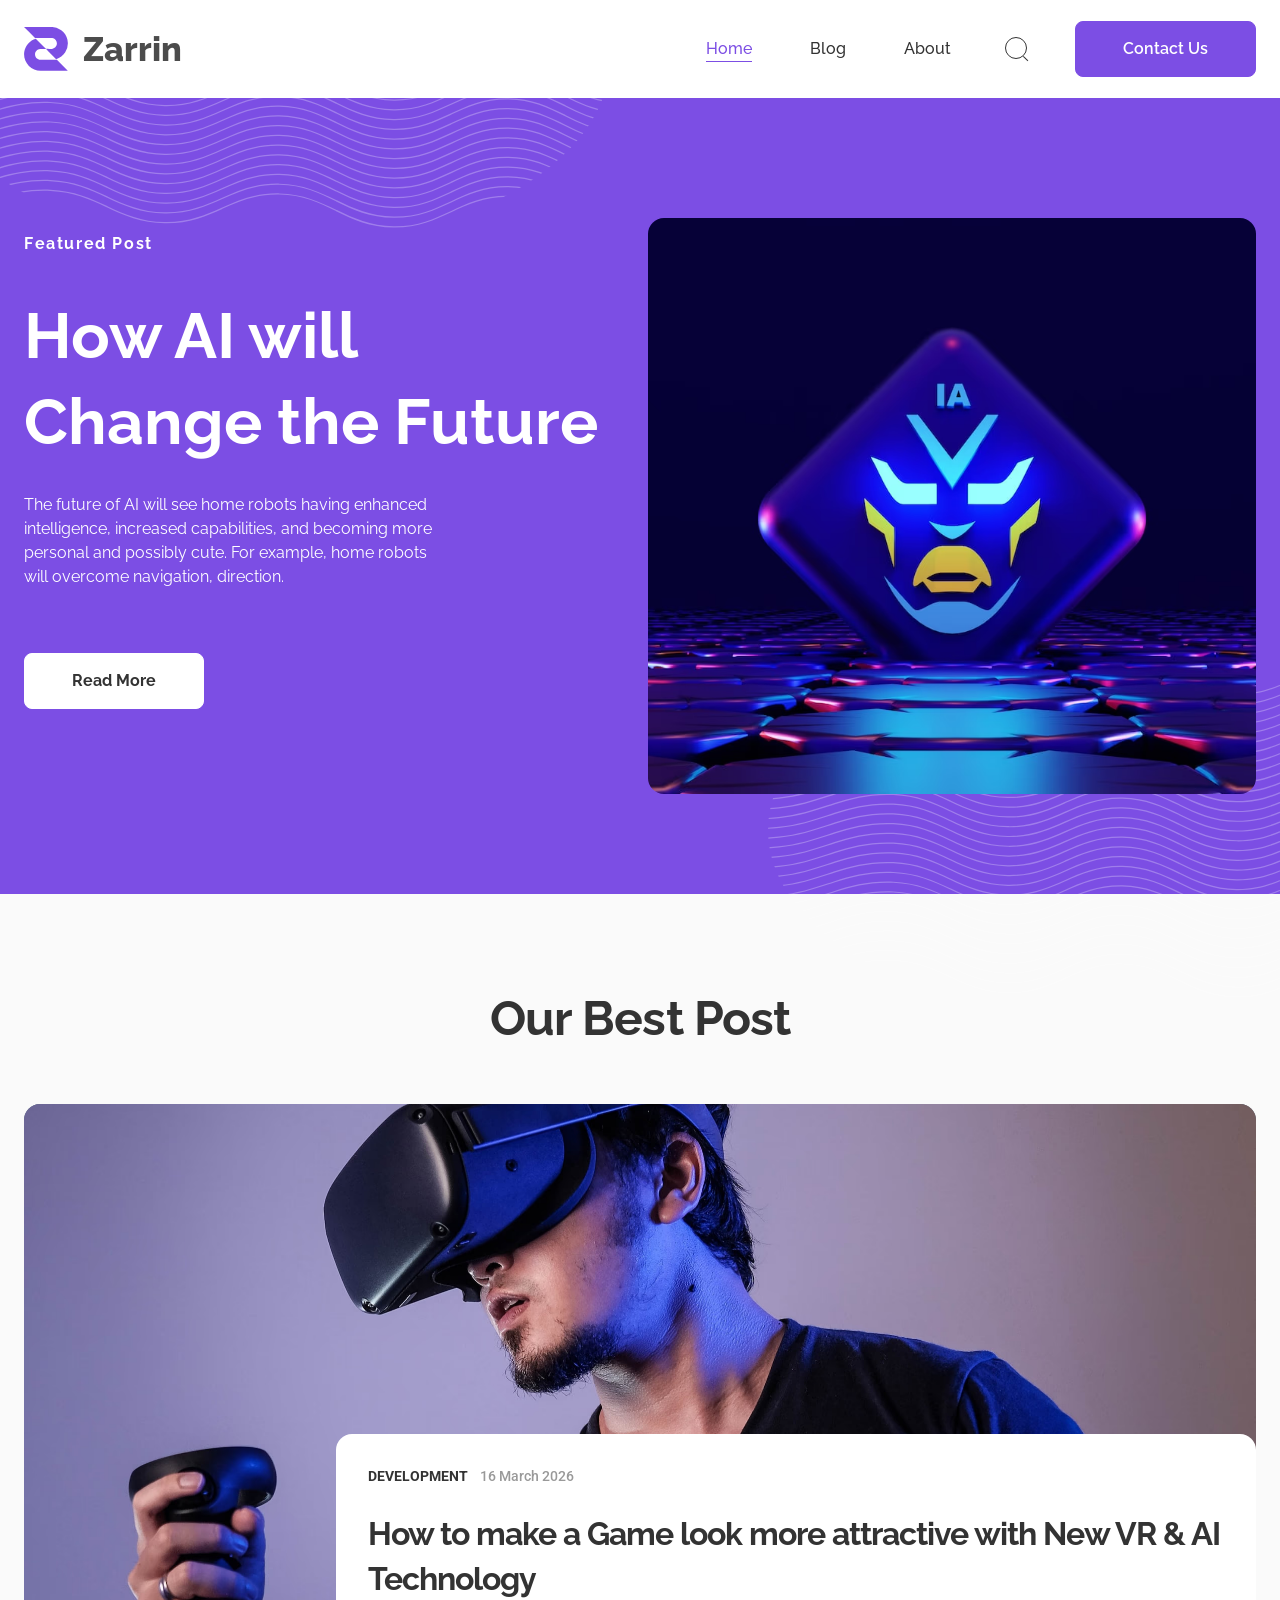
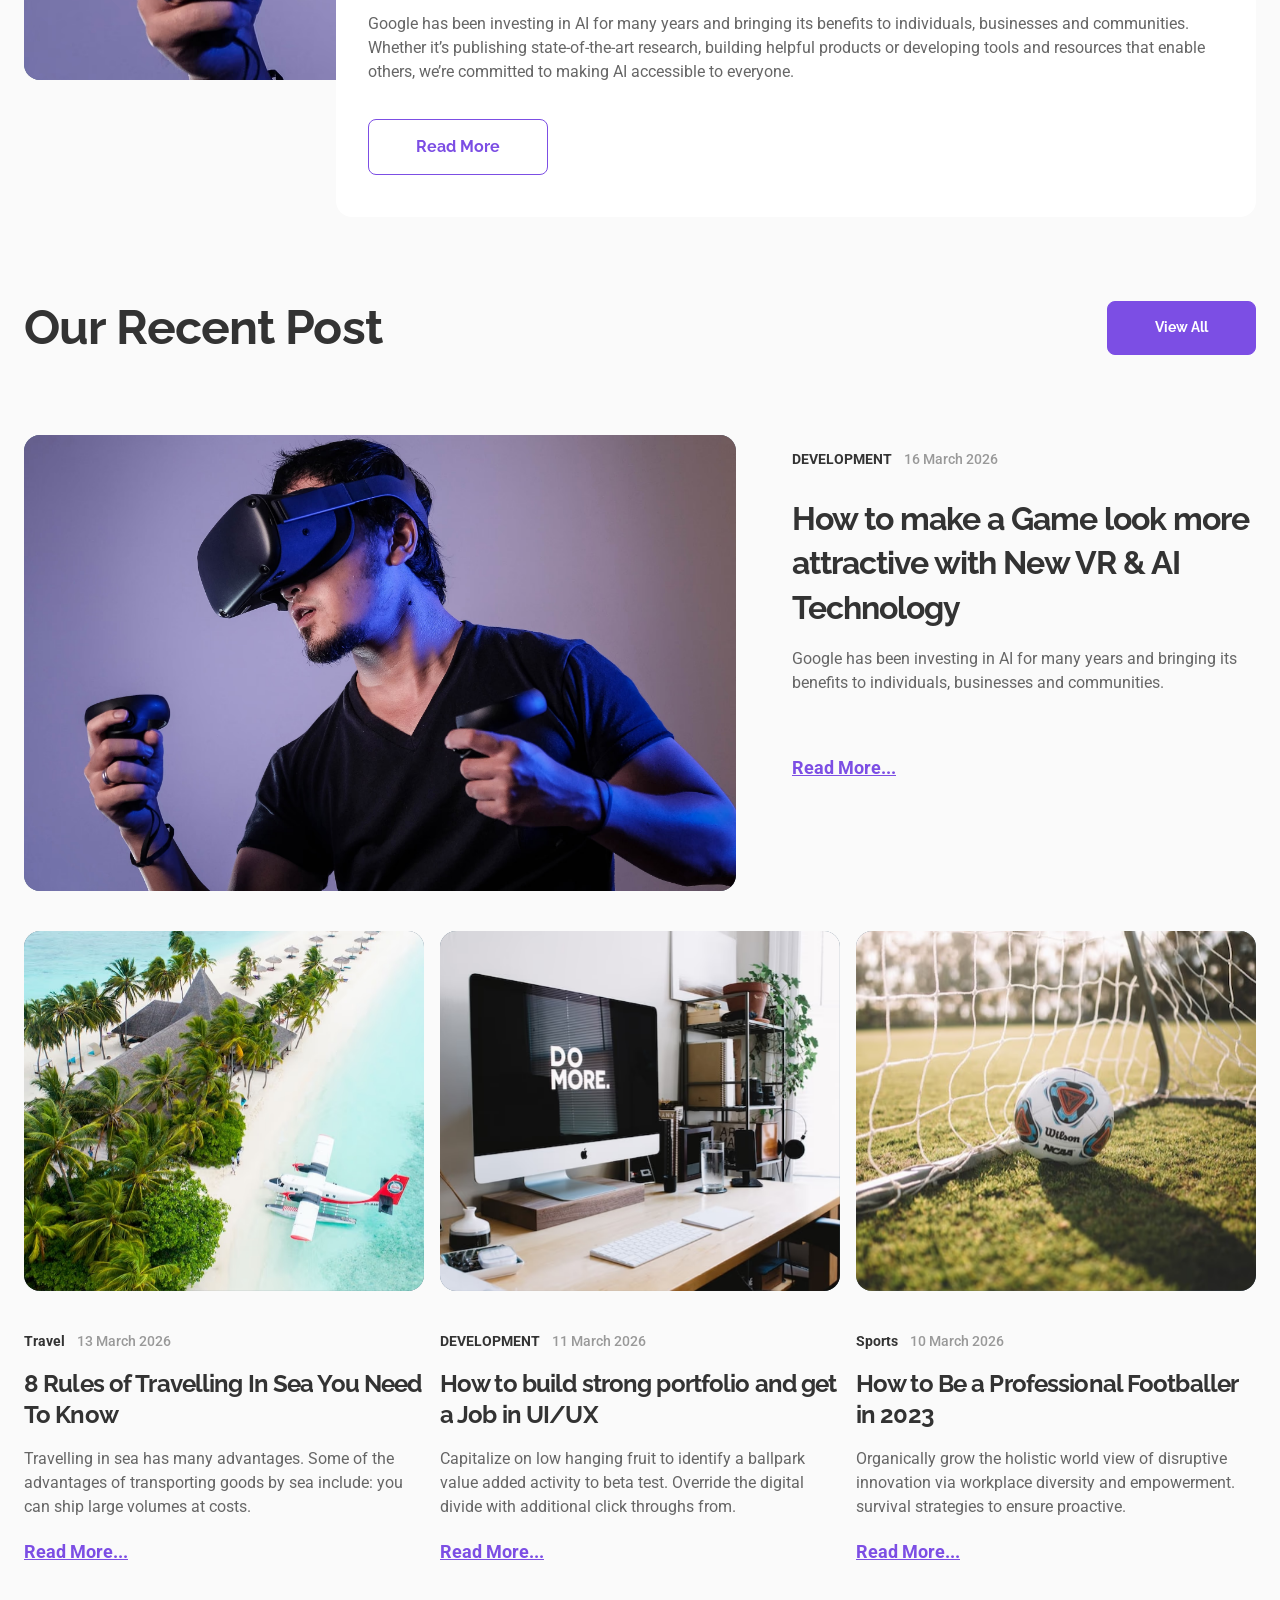
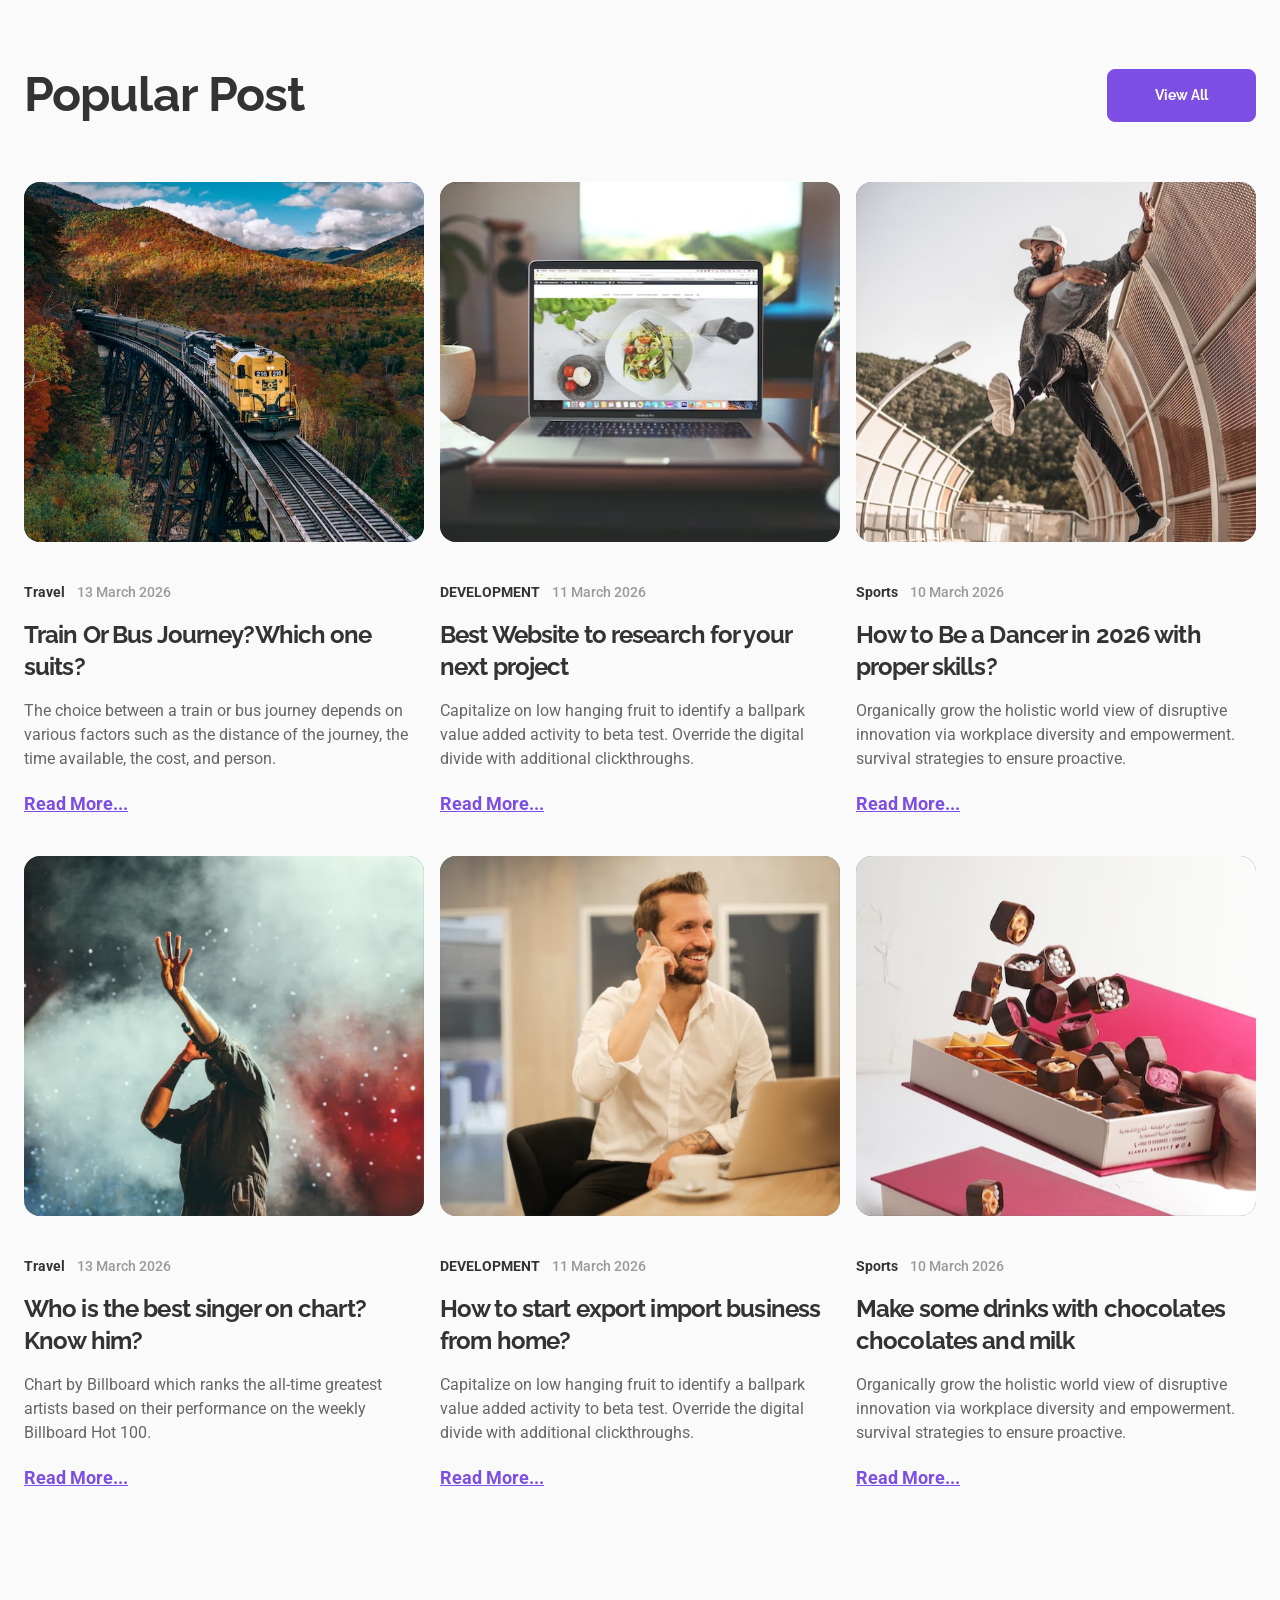
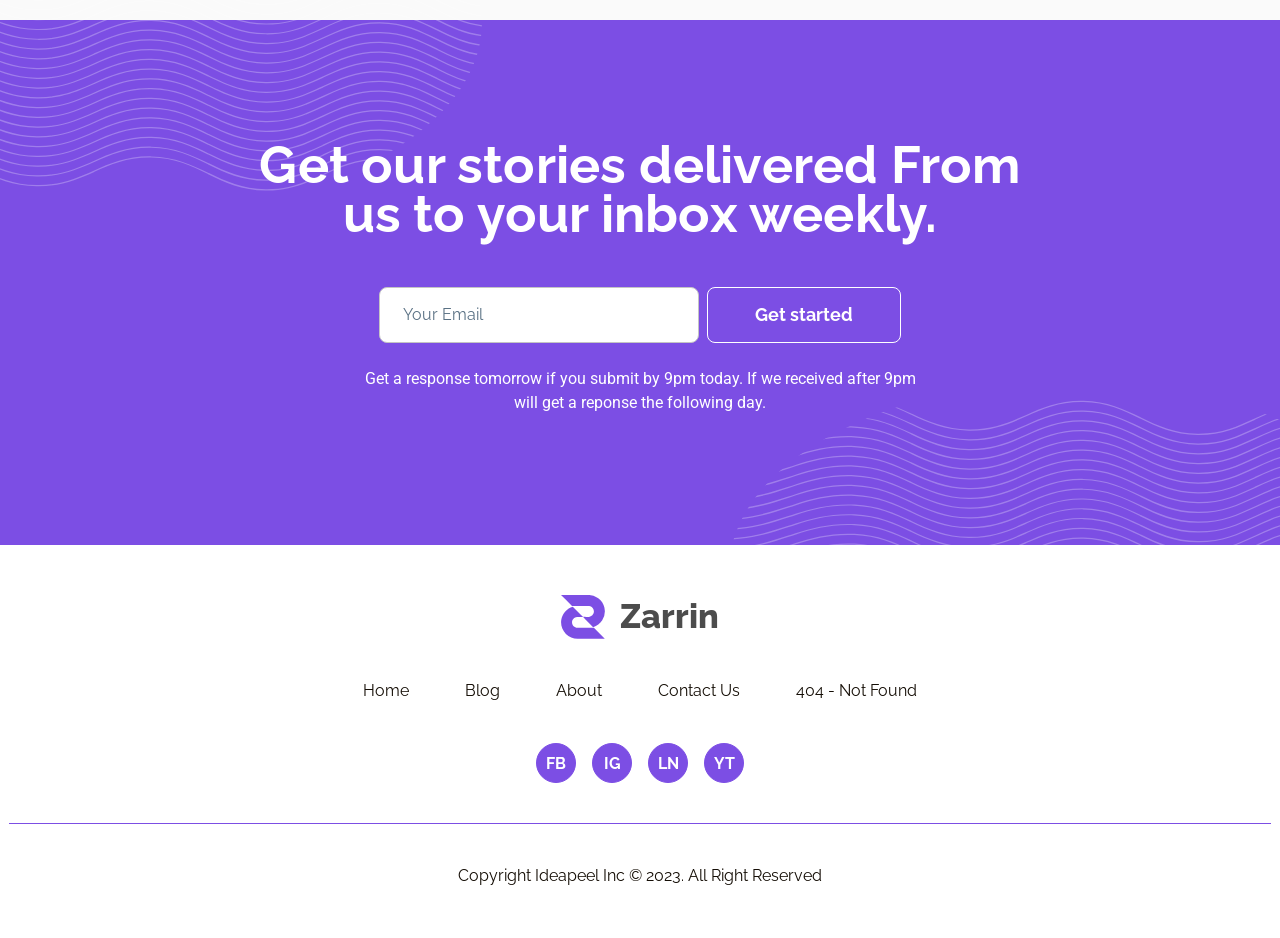
==== commit 5d556737: "Updates" ====
--- a/index.html
+++ b/index.html
@@ -8,17 +8,16 @@
 		<meta name="viewport" content="width=device-width, initial-scale=1.0">
 		<link rel="shortcut icon" href="./assets/img/favicon.ico">
 		<title>Home</title>
-		<script type="module" crossorigin="" src="./js/index.min.js?v=1791888421466"></script>
-		<link rel="modulepreload" crossorigin="" href="./js/common.min.js?v=1791888421466">
-		<link rel="modulepreload" crossorigin="" href="./js/popup.min.js?v=1791888421466">
-		<link rel="modulepreload" crossorigin="" href="./js/popularpost.min.js?v=1791888421466">
-		<link rel="modulepreload" crossorigin="" href="./js/carditem.min.js?v=1791888421466">
-		<link rel="modulepreload" crossorigin="" href="./js/blockhead.min.js?v=1791888421466">
-		<link rel="stylesheet" crossorigin="" href="./css/popup.min.css?v=1791888421466">
-		<link rel="stylesheet" crossorigin="" href="./css/popularpost.min.css?v=1791888421466">
-		<link rel="stylesheet" crossorigin="" href="./css/carditem.min.css?v=1791888421466">
-		<link rel="stylesheet" crossorigin="" href="./css/blockhead.min.css?v=1791888421466">
-		<link rel="stylesheet" crossorigin="" href="./css/index.min.css?v=1791888421466">
+		<link rel="modulepreload" crossorigin href="./js/common.min.js?v=1791972905531">
+		<script type="module" crossorigin="" src="./js/popup.min.js?v=1791972905531"></script>
+		<script type="module" crossorigin="" src="./js/popularpost.min.js?v=1791972905531"></script>
+		<script type="module" crossorigin="" src="./js/carditem.min.js?v=1791972905531"></script>
+		<script type="module" crossorigin="" src="./js/blockhead.min.js?v=1791972905531"></script>
+		<link rel="stylesheet" crossorigin="" href="./css/popup.min.css?v=1791972905531">
+		<link rel="stylesheet" crossorigin="" href="./css/popularpost.min.css?v=1791972905531">
+		<link rel="stylesheet" crossorigin="" href="./css/carditem.min.css?v=1791972905531">
+		<link rel="stylesheet" crossorigin="" href="./css/blockhead.min.css?v=1791972905531">
+		<link rel="stylesheet" crossorigin="" href="./css/index.min.css?v=1791972905531">
 	</head>
 	<body>
 		<div class="wrapper">
@@ -48,8 +47,8 @@
 							</nav>
 						</div>
 						<div class="header__actions">
-							<button data-fls-search="" type="button" class="header__search search" aria-expanded="false" aria-controls="site-search" aria-label="Open search">
-								<span class="search__icon" aria-hidden="true"></span>
+							<button data-fls-boop="" data-fls-search="" type="button" class="header__search search" aria-expanded="false" aria-controls="site-search" aria-label="Open search">
+								<span class="search__icon boop-target" aria-hidden="true"></span>
 							</button>
 							<button type="button" data-fls-button="" class="header__button button button--600" data-fls-popup-link="popup">Contact Us</button>
 							<button type="button" data-fls-menu="" class="header__icon-menu" aria-label="Menu">
@@ -716,16 +715,24 @@
 						</ul>
 						<ul class="footer__social social">
 							<li class="social__item">
-								<a href="https://www.facebook.com/" class="social__link" target="_blank" rel="noopener noreferrer" aria-label="Facebook (opens in new tab)">FB</a>
-							</li>
-							<li>
-								<a href="https://www.instagram.com/" class="social__link" target="_blank" rel="noopener noreferrer" aria-label="Instagram (opens in new tab)">IG</a>
+								<a data-fls-boop="" href="https://www.facebook.com/" class="social__link" target="_blank" rel="noopener noreferrer" aria-label="Facebook (opens in new tab)">
+									<span class="boop-target">FB</span>
+								</a>
 							</li>
 							<li class="social__item">
-								<a href="https://www.linkedin.com/" class="social__link" target="_blank" rel="noopener noreferrer" aria-label="LinkedIn (opens in new tab)">LN</a>
+								<a data-fls-boop="" href="https://www.instagram.com/" class="social__link" target="_blank" rel="noopener noreferrer" aria-label="Instagram (opens in new tab)">
+									<span class="boop-target">IG</span>
+								</a>
 							</li>
 							<li class="social__item">
-								<a href="https://www.youtube.com/" class="social__link" target="_blank" rel="noopener noreferrer" aria-label="Youtube (opens in new tab)">YT</a>
+								<a data-fls-boop="" href="https://www.linkedin.com/" class="social__link" target="_blank" rel="noopener noreferrer" aria-label="LinkedIn (opens in new tab)">
+									<span class="boop-target">LN</span>
+								</a>
+							</li>
+							<li class="social__item">
+								<a data-fls-boop="" href="https://www.youtube.com/" class="social__link" target="_blank" rel="noopener noreferrer" aria-label="Youtube (opens in new tab)">
+									<span class="boop-target">YT</span>
+								</a>
 							</li>
 						</ul>
 					</div>
@@ -740,11 +747,12 @@
 				<div data-fls-popup-body="" class="popup__body">
 					<div class="popup__head">
 						<h2 data-fls-title="" class="popup__title title">Contact US</h2>
-						<button data-fls-popup-close="" type="button" class="popup__close">
-							<svg width="23" height="23" viewbox="0 0 23 23" fill="none" xmlns="http://www.w3.org/2000/svg">
+						<button data-fls-popup-close="" data-fls-boop="" type="button" class="popup__close">
+							<svg class="boop-target" width="23" height="23" viewbox="0 0 23 23" fill="none" xmlns="http://www.w3.org/2000/svg">
 								<path opacity="0.850056" d="M1.73333 1.48883L21.5469 21.0288" stroke="#979797" stroke-linecap="square"></path>
 								<path opacity="0.850056" d="M21.2667 1.48883L1.45309 21.0288" stroke="#979797" stroke-linecap="square"></path>
 							</svg>
+							<span class="visually-hidden">Dismiss</span>
 						</button>
 					</div>
 					<div data-fls-popup-content="" class="popup__form">
--- a/css/popup.min.css
+++ b/css/popup.min.css
@@ -1 +1 @@
-@import url("https://fonts.googleapis.com/css2?family=Raleway:ital,wght@0,400;0,500;0,600;0,700;0,800;1,400&display=swap");@import url("https://fonts.googleapis.com/css2?family=Roboto:wght@400;500;700&display=swap");*{border:0;margin:0;padding:0}*,:after,:before{box-sizing:border-box}:after,:before{display:inline-block}body,html{height:100%}body{line-height:1;scrollbar-gutter:stable;-ms-text-size-adjust:100%;-moz-text-size-adjust:100%;-webkit-text-size-adjust:100%;-webkit-font-smoothing:antialiased;-moz-osx-font-smoothing:grayscale}button,input,textarea{background-color:transparent;color:inherit;font-family:inherit;font-size:inherit;line-height:inherit}input,textarea{width:100%}label{display:inline-block}button,option,select{cursor:pointer}a{color:inherit;display:inline-block;text-decoration:none}ul li{list-style:none}img{height:auto;max-width:100%;vertical-align:middle}h1,h2,h3,h4,h5,h6{font-size:inherit;font-weight:inherit}address{font-style:normal}.visually-hidden:not(:focus):not(:active){height:.0625rem;overflow:hidden;position:absolute;width:.0625rem;clip:rect(0 0 0 0);clip-path:inset(50%);white-space:nowrap}@font-face{font-display:swap;font-family:iconfont;src:url(../assets/fonts/iconfont.woff2?c3809a03ccf734c679c5c39a4c90d11b) format("woff2")}[class*="--icon-"]:before{font-family:iconfont}[class*="--icon-search"]:before{content:"\f101"}[class*="--icon-phone"]:before{content:"\f102"}[class*="--icon-mail"]:before{content:"\f103"}[class*="--icon-home"]:before{content:"\f104"}:root{--gray:#666;--gray-4c:#4c4c4c;--gray-c4:#c4c4c4;--gray-light:#dadada;--darkGray:#333;--lightGray:#999;--purple:#7c4ee4;--white:#fff;--black:#150e06;--main-bg:#fafafa;--dark-cyan:#5a7184;--white-27:hsla(0,0%,100%,.27);--error:#800e0e;--percent:92;--radius:1rem;--gray-7a:#7a7a7a;--border-radius:1rem;--spring-bounce:cubic-bezier(0.22,1,0.36,1);--spring-bounce-2:linear(0,0.003 0.5%,0.013 1%,0.029 1.6%,0.051 2.2%,0.112 3.6%,0.311 7.7%,0.404 9.8%,0.459 11.2%,0.51 12.6%,0.557 14%,0.602 15.5%,0.645 17.1%,0.683 18.7%,0.72 20.4%,0.754 22.2%,0.785 24.1%,0.813 26%,0.838 28%,0.861 30.2%,0.882 32.4%,0.9 34.8%,0.917 37.3%,0.931 40%,0.944 42.8%,0.955 45.9%,0.965 49.2%,0.972 52.7%,0.984 60.5%,0.992 70.2%,0.997 82.5%,1)}body{background-color:var(--main-bg);color:var(--gray);font-family:Roboto,sans-serif;font-size:1rem;line-height:1.5;min-width:20rem}[data-fls-scrolllock] body{overflow:hidden;overscroll-behavior:none;touch-action:none}.wrapper{display:flex;flex-direction:column;min-height:100%;overflow:clip}.wrapper>main{flex:1 1 auto}.wrapper>*{min-width:0}[class*=__container]{margin:0 auto;max-width:78.875rem;padding-left:.9375rem;padding-right:.9375rem}.menu{flex-grow:1}.menu__link{color:var(--darkGray);font-family:Raleway,sans-serif;font-weight:500;line-height:1.5;position:relative;transition:color .3s var(--spring-bounce) 0s}.menu__link:after{background-color:var(--purple);bottom:0;content:"";height:.0625rem;left:50%;position:absolute;transition:width .3s var(--spring-bounce),left .3s var(--spring-bounce);width:0}html:not([data-fls-touch]) .menu__link:hover{color:var(--purple)}html:not([data-fls-touch]) .menu__link:hover:after{background-color:var(--purple);left:0;width:100%}.icon-menu{display:none}.header{background-color:var(--white);left:0;position:sticky;right:0;top:0;z-index:99}.header__body{padding-bottom:.375rem;padding-top:.375rem;transition:min-height .3s ease}.header__actions,.header__body{align-items:center;display:flex}.header__actions{position:relative;z-index:3}.header__icon-menu{display:none}.footer{background-color:var(--white);color:var(--black);font-family:Raleway,sans-serif;position:relative;z-index:3}.footer__body{flex-direction:column}.footer__body,.footer__list{align-items:center;display:flex}.footer__list{flex-wrap:wrap;justify-content:center;row-gap:.625rem}.footer__link{position:relative;transition:color .3s var(--spring-bounce) 0s}.footer__link:after{background-color:var(--purple);bottom:0;content:"";height:.0625rem;left:50%;position:absolute;transition:width .3s var(--spring-bounce),left .3s var(--spring-bounce);width:0}html:not([data-fls-touch]) .footer__link:hover{color:var(--purple)}html:not([data-fls-touch]) .footer__link:hover:after{background-color:var(--purple);left:0;width:100%}.footer__copy{border-top:.0625rem solid var(--purple);margin-inline:-.9375rem;text-align:center}.footer__copy p{padding-inline:.9375rem}.footer__copy p:not(:last-child){margin-bottom:.625rem}.social{column-gap:1rem;flex-wrap:wrap;row-gap:.3125rem}.social,.social__link{display:flex;justify-content:center}.social__link{align-items:center;background-color:var(--purple);border:.0625rem solid var(--purple);border-radius:50%;color:var(--white);font-weight:700;height:2.5rem;padding-top:.125rem;text-align:center;transition:background-color .3s var(--spring-bounce) 0s,color .3s var(--spring-bounce) 0s;width:2.5rem}html:not([data-fls-touch]) .social__link:hover{background-color:var(--white);color:var(--purple)}input[type=email],input[type=tel],input[type=text],textarea{-webkit-appearance:none;-moz-appearance:none;appearance:none}.input{background-color:var(--white);border:.0625rem solid var(--gray-c4);border-radius:.5rem;color:var(--dark-cyan);display:block;font-family:Raleway,sans-serif;min-height:3.375rem;padding:.9375rem;transition:border-color .3s ease;width:100%}html:not([data-fls-touch]) .input:focus-visible::placeholder,html:not([data-fls-touch]) .input:hover::placeholder{color:var(--black)}html:not([data-fls-touch]) .input:focus-visible,html:not([data-fls-touch]) .input:hover{border-color:var(--dark-cyan)}.input[placeholder]:not([data-fls-placeholder-nohiden])::placeholder{color:var(--dark-cyan);transition:opacity .3s,color .3s}.input[placeholder]:not([data-fls-placeholder-nohiden]):focus::placeholder{opacity:0}textarea.input{min-height:10.8125rem;padding:.9375rem;resize:vertical}[data-fls-form-error]{color:var(--error);font-size:.875rem}.form{background-color:var(--white);box-shadow:.4375rem .5rem 3.375rem 0 rgba(124,78,228,.07);font-family:Raleway,sans-serif;margin:0 auto;max-width:48rem}.form,.form__body{display:grid}.form__row{display:flex;width:100%}.form__column{flex:0 1 50%}.form__column--text-area{flex:0 1 100%}.form__label{color:var(--gray-4c);font-weight:600;letter-spacing:.005rem;line-height:1.75}.button,.form__actions{text-align:center}.button{align-items:center;background-color:var(--purple);border:.0625rem solid var(--purple);border-radius:.5rem;color:var(--white);display:inline-flex;font-family:Raleway,sans-serif;font-weight:700;justify-content:center;line-height:1.4;transition:color .3s var(--spring-bounce) 0s,background-color .3s var(--spring-bounce) 0s}html:not([data-fls-touch]) .button:focus-visible,html:not([data-fls-touch]) .button:hover{background-color:transparent;color:var(--purple)}.button--white{background-color:var(--white);border-color:var(--white);color:var(--darkGray);padding-block:1rem;padding-inline:2.9375rem}html:not([data-fls-touch]) .button--white:focus-visible,html:not([data-fls-touch]) .button--white:hover{background-color:transparent;color:var(--white)}.button--link{background-color:transparent;border:none;color:#7c4ee4;font-family:Roboto,sans-serif;padding-block:0!important;padding-inline:0!important;text-decoration-line:underline;transition:text-decoration-color .2s ease 0s}html:not([data-fls-touch]) .button--link:focus-visible,html:not([data-fls-touch]) .button--link:hover{text-decoration-color:transparent}.button--transparent{background-color:transparent}.button--600{font-weight:600}.button--small{color:var(--purple);font-size:.875rem;padding-block:.875rem;padding-inline:1.875rem}html:not([data-fls-touch]) .button--small:focus-visible,html:not([data-fls-touch]) .button--small:hover{background-color:var(--purple);color:var(--white)}.button--big{color:var(--white);line-height:1.04;padding-block:1.10346875rem;padding-inline:2.0625rem}html:not([data-fls-touch]) .button--big:focus-visible,html:not([data-fls-touch]) .button--big:hover{background-color:var(--white);color:var(--purple)}.button--send{border-radius:.25rem}.title{color:var(--darkGray);font-family:Raleway,sans-serif;font-weight:700;letter-spacing:-.055rem;line-height:1.04;text-wrap:balance}.title--112{font-family:Roboto,sans-serif;letter-spacing:.1875rem}.title--64{color:#fff;letter-spacing:normal;line-height:1.34}.title--52{color:#fff;font-size:3.25rem;letter-spacing:.0125rem}.title--32{letter-spacing:-.0625rem;line-height:1.4}.title--24{line-height:1.33;text-wrap:wrap}.title--white{color:var(--white)}.subscribe{background-color:var(--purple);position:relative}.subscribe__decor-bottom,.subscribe__decor-top{max-width:100%;object-fit:cover;position:absolute}.subscribe__decor-top{left:-15.833333%;top:-35.515982%}.subscribe__decor-bottom{bottom:-40.753425%;right:-17.680556%}.subscribe__body{display:grid;place-content:center}.subscribe__title{max-width:48rem;opacity:0;text-align:center;text-wrap:wrap;translate:0 1%;will-change:translate,opacity}.--watcher-view .subscribe__title{animation:show-subscribe-title .4s ease .2s forwards}@keyframes show-subscribe-title{0%{opacity:0;translate:0 1%}to{opacity:1;translate:0 0}}.subscribe__text{color:var(--white);margin:0 auto;max-width:34.6875rem;opacity:0;text-align:center;translate:0 1%;will-change:translate,opacity}.--watcher-view .subscribe__text{animation:show-subscribe-text .4s ease .4s forwards}@keyframes show-subscribe-text{0%{opacity:0;translate:0 1%}to{opacity:1;translate:0 0}}.form-subscribe{display:flex;gap:.5rem}.form-subscribe__line{line-height:1.5}.form-subscribe__input{padding-inline:1.4375rem}html:not([data-fls-touch]) .form-subscribe__input:focus-visible,html:not([data-fls-touch]) .form-subscribe__input:hover{border-color:var(--black)}.form-subscribe__button{min-height:3.5rem}.form-subscribe{opacity:0;translate:0 1%;will-change:translate,opacity}.--watcher-view .form-subscribe{animation:show-subscribe-form .4s ease .3s forwards}@keyframes show-subscribe-form{0%{opacity:0;translate:0 1%}to{opacity:1;translate:0 0}}.search-bar{align-items:center;background-color:var(--white);border:.0625rem solid var(--gray-light);box-shadow:0 1.3125rem 2.75rem 0 rgba(0,0,0,.04);display:flex;gap:.625rem;left:50%;opacity:0;pointer-events:none;position:absolute;transform:translate(-50%);transition:opacity .3s var(--spring-bounce),visibility 0s linear .3s;visibility:hidden;width:100%}.search-bar[data-fls-search-bar-open]{opacity:1;pointer-events:auto;transition:opacity .3s ease,visibility 0s linear 0s;visibility:visible}.search-bar__input{padding-inline:1.4375rem}.search-bar__button svg{display:none}.search{align-items:center;display:flex;justify-content:center}html:not([data-fls-touch]) .search:focus-visible,html:not([data-fls-touch]) .search:hover{background-color:var(--purple)}html:not([data-fls-touch]) .search:focus-visible[aria-expanded=true] .search__icon:before,html:not([data-fls-touch]) .search:hover[aria-expanded=true] .search__icon:before{background:var(--white)}html:not([data-fls-touch]) .search:focus-visible .search__icon:before,html:not([data-fls-touch]) .search:hover .search__icon:before{border-color:var(--white)}html:not([data-fls-touch]) .search:focus-visible .search__icon:after,html:not([data-fls-touch]) .search:hover .search__icon:after{background:var(--white)}.search__icon{display:block;height:1.4375rem;position:relative;width:1.4375rem}.search__icon:after,.search__icon:before{background:var(--darkGray);border-radius:.0625rem;content:"";position:absolute;transition:transform .3s ease,width .3s ease,height .3s ease,top .3s ease,left .3s ease,border-color .3s var(--spring-bounce),background .3s var(--spring-bounce),border-radius .3s var(--spring-bounce);will-change:transform,width,height,top,left,border-color,border-radius}.search__icon:before{background:transparent;border:.0625rem solid var(--darkGray);border-radius:50%;height:1.375rem;left:0;top:0;width:1.375rem}.search__icon:after{height:.4375rem;left:1.25rem;top:1.11875rem;transform:rotate(-45deg);width:.0625rem}[aria-expanded=true] .search__icon:before{background:var(--darkGray);border:none;border-radius:.0625rem;height:.0625rem;left:0;top:50%;transform:rotate(45deg) translateY(-50%);width:100%}[aria-expanded=true] .search__icon:after{height:.0625rem;left:0;top:50%;transform:rotate(-45deg) translateY(-50%);width:100%}[data-fls-logo]{align-items:center;display:flex;position:relative;z-index:3}[data-fls-logo] path{fill:var(--purple);transition:fill .3s ease}[data-fls-logo] span{color:var(--darkGray);font-family:Raleway,sans-serif;font-weight:800;line-height:1.2;transition:color .3s ease}html:not([data-fls-touch]) [class*=__link-logo]:focus-visible path,html:not([data-fls-touch]) [class*=__link-logo]:hover path{fill:var(--black)}html:not([data-fls-touch]) [class*=__link-logo]:focus-visible span,html:not([data-fls-touch]) [class*=__link-logo]:hover span{color:var(--black)}body:after{background-color:rgba(0,0,0,.5);content:"";height:100%;left:0;opacity:0;pointer-events:none;position:fixed;top:0;transition:opacity .2s ease-in 0s;width:100%;z-index:149}[data-fls-popup-open] body:after{opacity:1}[data-fls-popup]{bottom:0;left:0;pointer-events:none;position:fixed;right:0;top:0;transition:visibility .8s ease 0s;visibility:hidden}[data-fls-popup][data-fls-popup-active]{overflow:auto;pointer-events:auto;visibility:visible;z-index:150}[data-fls-popup-active] [data-fls-popup-body]{opacity:1;scale:1;visibility:visible}[data-fls-popup-wrapper]{align-items:center;display:flex;flex:1 1 auto;flex-direction:column;justify-content:center;min-height:100%;width:100%}[data-fls-popup-body]{background-color:var(--white);max-width:56.25rem;opacity:0;scale:.5;transition:scale .4s var(--spring-bounce),opacity .2s ease-in 0s,visibility .2s ease-in 0s;visibility:hidden;width:100%}.popup--message [data-fls-popup-body]{display:grid;place-items:center;width:auto}.popup{z-index:3}.popup__text{text-align:center}.popup__text p:not(:last-child){margin-bottom:.3125rem}.popup__close{align-items:center;align-self:flex-end;border:.0625rem solid var(--purple);border-radius:50%;display:flex;justify-content:center;transition:background-color .3s var(--spring-bounce)}.popup__close svg{height:1.25rem;width:1.25rem}.popup__close path{stroke:var(--purple);stroke-width:.0625rem;transition:stroke .3s var(--spring-bounce)}html:not([data-fls-touch]) .popup__close:focus-visible,html:not([data-fls-touch]) .popup__close:hover{background-color:var(--purple)}html:not([data-fls-touch]) .popup__close:focus-visible path,html:not([data-fls-touch]) .popup__close:hover path{stroke:var(--white)}.popup__form .form{background-color:var(--white);box-shadow:none;max-width:100%;padding-top:0}.popup__head{align-items:flex-start;display:flex;flex-direction:column-reverse;gap:1.25rem}.popup__title{align-self:center;text-align:center}.popup__button{width:50%}@media (max-width:61.99875em){body{line-height:1.4}.title--64{line-height:1.28}.title--32{line-height:1.3}}@media (width <= 55.81125em){.subscribe__decor-top{height:15.625rem;width:25rem}.subscribe__decor-bottom{height:15.625rem;width:31.25rem}.subscribe__container{padding-bottom:4.6875rem;padding-top:4.6875rem}}@media (max-width:55.81125em){.subscribe__decor-bottom,.subscribe__decor-top{display:none}.--watcher-view .subscribe__title{animation:show-subscribe-title .3s ease .2s forwards}.--watcher-view .subscribe__text{animation:show-subscribe-text .3s ease .4s forwards}.--watcher-view .form-subscribe{animation:show-subscribe-form .3s ease .3s forwards}[data-fls-popup-body]{scale:1;transition:opacity .2s ease-in 0s,visibility .2s ease-in 0s}}@media (width <= 47.99875em){.search-bar{padding-block:.9375rem}.popup__form .form,.popup__head,.search-bar{padding-inline:.9375rem}}@media (max-width:47.99875em){.title--64{line-height:1.2}.popup__button{width:100%}}@media (width <= 38.18625em){.header__body{min-height:2.8125rem}.footer__logo[data-fls-logo] svg{width:2.5rem}.footer__logo[data-fls-logo] span{font-size:1.75rem}[data-fls-logo] svg{width:1.75rem}[data-fls-logo] span{font-size:1.25rem}}@media (max-width:38.18625em) and (width <= 20em){.menu__body{padding-top:4.6875rem}.menu__item{padding-bottom:.875rem}}@media (max-width:38.18625em) and (any-hover:none){.icon-menu{cursor:default}}@media (max-width:38.18625em){.menu__body{height:100dvh;overflow:auto;padding-bottom:1.875rem;padding-left:.9375rem;padding-right:.9375rem}.menu__body,.menu__body:before{background-color:var(--white);position:fixed;right:-100%;top:0;transition:right .3s;width:100%}.menu__body:before{content:"";height:3.85rem;z-index:2}[data-fls-menu-open] .menu__body,[data-fls-menu-open] .menu__body:before{right:0}.menu__list{text-align:right}.menu__item:last-child{padding-bottom:0}.menu__link{font-size:1.875rem}.icon-menu{display:block;height:.875rem;position:relative;width:.875rem;z-index:5}.icon-menu span,.icon-menu:after,.icon-menu:before{background-color:var(--black);border-radius:.625rem;content:"";height:.125rem;position:absolute;right:0;transition:all .3s ease 0s;width:100%}.icon-menu:before{top:0}.icon-menu:after{bottom:0}.icon-menu span{top:calc(50% - .0625rem)}[data-fls-menu-open] .icon-menu{height:1.125rem;width:1.125rem}[data-fls-menu-open] .icon-menu span{width:0}[data-fls-menu-open] .icon-menu:before{top:calc(50% - .0625rem);transform:rotate(-45deg)}[data-fls-menu-open] .icon-menu:after{bottom:calc(50% - .0625rem);transform:rotate(45deg)}.header__icon-menu{display:grid;height:2.125rem;place-content:center;position:relative;width:2.125rem}.header__icon-menu svg{inset:0;position:absolute}.header__icon-menu svg circle{transition:stroke-dashoffset .3s ease 0s}[data-fls-menu-open] .header__icon-menu svg{--percent:0}.button--600{font-size:.875rem!important;padding-block:.875rem!important;padding-inline:1.875rem!important}}@media (width <= 35.75em){.form__row{flex-direction:column}.form__button{width:100%}}@media (width <= 29.99875em){.header__actions{gap:.9375rem}.form{padding-inline:.9375rem}}@media (max-width:29.99875em){.form-subscribe{flex-direction:column}.search-bar{padding-inline:.625rem}.search-bar__input{border-radius:3.125rem 3.125rem 3.125rem 3.125rem;padding-right:4.0625rem;position:relative}.search-bar__button{aspect-ratio:1!important;border-radius:50%;padding:0!important;position:absolute;right:.625rem;top:50%;transform:translateY(-50%);width:3.375rem!important}.search-bar__button span{display:none}.search-bar__button svg{display:block!important;height:1.375rem!important;width:1.375rem!important}.search-bar__button svg path{fill:var(--white)!important}.popup--message [data-fls-popup-body]{width:100%}}@media (max-width:23.43625em){.button--600{padding-inline:1.25rem!important}}@media (width <= 20em){.header__body{column-gap:.3125rem}.header__actions{gap:.5rem}.footer{padding-bottom:1.875rem;padding-top:1.875rem}.footer__body{gap:1.375rem;padding-bottom:1.375rem}.footer__logo[data-fls-logo]{gap:.75rem}.footer__list{column-gap:1.625rem}.footer__copy{font-size:.875rem;padding-top:1.375rem}[data-fls-form-error]{margin-top:.375rem}.form{gap:1.375rem;padding-bottom:1.875rem;padding-top:1.875rem}.form__body,.form__row{gap:.9375rem}.form__label:not(:last-child){margin-bottom:.1875rem}.button{font-size:.875rem;padding-block:.75rem;padding-inline:1.625rem}.button--link{font-size:1rem}.button--14{font-size:.75rem}.button--big{font-size:1rem}.button--send{padding-block:.9375rem;padding-inline:1.625rem}.title{font-size:1.5rem}.title--112{font-size:3.125rem}.title--64{font-size:2rem}.title--52{font-size:1.5rem}.title--32{font-size:1.375rem}.title--24{font-size:1.125rem}.subscribe__container{padding-bottom:1.875rem;padding-top:1.875rem}.subscribe__body{gap:1rem}.subscribe__title:not(:last-child){margin-bottom:6.25e-8rem}.subscribe__text p:not(:last-child){margin-bottom:.375rem}[data-fls-logo]{gap:.3125rem}[data-fls-popup]{padding-bottom:1.875rem;padding-top:3.5625rem}[data-fls-popup-body]{padding-top:1.25rem}.popup--message [data-fls-popup-body]{gap:1.375rem;padding-block:2.1875rem;padding-inline:.9375rem}.popup__text{font-size:1.125rem}.popup__close{padding:.5rem}.popup__head:not(:last-child){margin-bottom:1.125rem}.popup__title{font-size:1.875rem}}@media (max-width:38.18625em) and (width > 38.18625em){.menu__body{padding-top:5.625rem}}@media (min-width:38.18625em) and (width <= 38.18625em){.menu__list{column-gap:1.875rem}}@media (max-width:38.18625em) and (width > 78.875em){.menu__item{padding-bottom:1.25rem}}@media (min-width:23.43625em) and (width <= 38.18625em){.search{padding:.5rem}}@media (width > 20em) and (width <= 78.875em){.footer{padding-bottom:clamp(1.875rem,1.45037154989375rem + 2.1231422505vw,3.125rem);padding-top:clamp(1.875rem,1.45037154989375rem + 2.1231422505vw,3.125rem)}.footer__body{gap:clamp(1.375rem,.99283439490625rem + 1.9108280255vw,2.5rem);padding-bottom:clamp(1.375rem,.99283439490625rem + 1.9108280255vw,2.5rem)}.footer__logo[data-fls-logo]{gap:clamp(.75rem,.68630573248125rem + .3184713376vw,.9375rem)}.footer__list{column-gap:clamp(1.625rem,.98805732484375rem + 3.1847133758vw,3.5rem)}.footer__copy{font-size:clamp(.875rem,.8325371549875rem + .2123142251vw,1rem);padding-top:clamp(1.375rem,.99283439490625rem + 1.9108280255vw,2.5rem)}[data-fls-form-error]{margin-top:clamp(.375rem,.29007430998125rem + .4246284501vw,.625rem)}.form__label:not(:last-child){margin-bottom:clamp(.1875rem,.081342887475rem + .5307855626vw,.5rem)}.button{font-size:clamp(.875rem,.8325371549875rem + .2123142251vw,1rem);padding-block:clamp(.75rem,.66507430998125rem + .4246284501vw,1rem);padding-inline:clamp(1.625rem,1.1791401273875rem + 2.2292993631vw,2.9375rem)}.button--link{font-size:clamp(1rem,.9575371549875rem + .2123142251vw,1.125rem)}.button--14{font-size:clamp(.75rem,.7075371549875rem + .2123142251vw,.875rem)}.button--big{font-size:clamp(1rem,.9575371549875rem + .2123142251vw,1.125rem)}.button--send{padding-block:clamp(.9375rem,.87380573248125rem + .3184713376vw,1.125rem);padding-inline:clamp(1.625rem,1.49761146496875rem + .6369426752vw,2rem)}.title{font-size:clamp(1.5rem,.990445859875rem + 2.5477707006vw,3rem)}.title--112{font-size:clamp(3.125rem,1.80865180466875rem + 6.5817409766vw,7rem)}.title--64{font-size:clamp(2rem,1.32059447983125rem + 3.3970276008vw,4rem)}.title--52{font-size:clamp(1.5rem,.90552016985rem + 2.9723991507vw,3.25rem)}.title--32{font-size:clamp(1.375rem,1.16268577495rem + 1.0615711253vw,2rem)}.title--24{font-size:clamp(1.125rem,.99761146496875rem + .6369426752vw,1.5rem)}.subscribe__body{gap:clamp(1rem,.83014861995625rem + .8492569002vw,1.5rem)}.subscribe__title:not(:last-child){margin-bottom:clamp(6.25e-8rem,-.50955405639375rem + 2.5477705945vw,1.5rem)}.subscribe__text p:not(:last-child){margin-bottom:clamp(.375rem,.29007430998125rem + .4246284501vw,.625rem)}[data-fls-logo]{gap:clamp(.3125rem,.10018577495rem + 1.0615711253vw,.9375rem)}[data-fls-popup]{padding-bottom:clamp(1.875rem,1.15313163481875rem + 3.6093418259vw,4rem);padding-top:clamp(3.5625rem,2.73447452229375rem + 4.1401273885vw,6rem)}.popup__close{padding:clamp(.5rem,.3513800424625rem + .7430997877vw,.9375rem)}}@media (width > 20em) and (width <= 55.81125em){.subscribe__container{padding-bottom:clamp(1.875rem,.30426454675625rem + 7.8536772662vw,4.6875rem);padding-top:clamp(1.875rem,.30426454675625rem + 7.8536772662vw,4.6875rem)}}@media (width > 20em) and (width <= 47.99875em){.header__body{column-gap:clamp(.3125rem,-1.3393594580125rem + 8.2592972901vw,2.625rem)}.form{gap:clamp(1.375rem,.43745814545rem + 4.6877092727vw,2.6875rem);padding-bottom:clamp(1.875rem,.31243024241875rem + 7.8128487879vw,4.0625rem);padding-top:clamp(1.875rem,.044561141125rem + 9.1521942944vw,4.4375rem)}.form__body{gap:clamp(.9375rem,.62498604848125rem + 1.5625697576vw,1.375rem)}.form__row{gap:clamp(.9375rem,.6696308987rem + 1.3393455065vw,1.3125rem)}[data-fls-popup-body]{padding-top:clamp(1.25rem,.35710299566875rem + 4.4644850217vw,2.5rem)}.popup--message [data-fls-popup-body]{gap:clamp(1.375rem,1.01784119826875rem + 1.7857940087vw,1.875rem)}.popup__text{font-size:clamp(1.125rem,.94642059913125rem + .8928970043vw,1.375rem)}.popup__head:not(:last-child){margin-bottom:clamp(1.125rem,-.30363520693125rem + 7.1431760346vw,3.125rem)}.popup__title{font-size:clamp(1.875rem,1.0713926961rem + 4.0180365195vw,3rem)}}@media (width > 20em) and (width <= 29.99875em){.header__actions{gap:clamp(.5rem,-.375109388675rem + 4.3755469434vw,.9375rem)}.popup--message [data-fls-popup-body]{padding-block:clamp(2.1875rem,.93734373046875rem + 6.2507813477vw,2.8125rem);padding-inline:clamp(.9375rem,-.9377344043rem + 9.3761720215vw,1.875rem)}}@media (min-width:23.43625em){.search{border-radius:50%;transition:background-color .3s var(--spring-bounce) 0s}}@media (min-width:23.43625em) and (width > 78.875em){.search{padding:.75rem}}@media (min-width:23.43625em) and (width > 38.18625em) and (width <= 78.875em){.search{padding:clamp(.5rem,.26537587170625rem + .6144204479vw,.75rem)}}@media (min-width:29.99875em){.form{border-radius:1rem}.subscribe__title{line-height:.95}.form-subscribe{align-items:center;justify-content:center}.form-subscribe__line{flex:0 1 20rem}.form-subscribe__button{align-self:start}.search-bar__button{align-self:start;min-height:3.4375rem}[data-fls-popup]{padding-inline:.625rem}[data-fls-popup-body]{border-radius:1rem}.popup__form .form{border-radius:0 0 1rem 1rem}}@media (width > 29.99875em) and (width <= 61.99875em){.header__actions{gap:clamp(.9375rem,-.234326171875rem + 3.90625vw,2.1875rem)}}@media (width > 29.99875em) and (width <= 47.99875em){.form{padding-inline:clamp(.9375rem,-4.06229166666875rem + 16.6666666667vw,3.9375rem)}}@media (width > 29.99875em){.popup--message [data-fls-popup-body]{padding-block:2.8125rem;padding-inline:1.875rem}}@media (min-width:38.18625em){.menu__list{align-items:center;display:flex;flex-wrap:wrap;justify-content:flex-end;row-gap:.1875rem}.menu__link{padding-bottom:.0625rem}.menu__link--active{color:var(--purple)}.menu__link--active:after{background-color:var(--purple);left:0;width:100%}}@media (width > 38.18625em) and (width <= 78.875em){.header__body{min-height:clamp(2.8125rem,-.29626969985625rem + 8.1410709348vw,6.125rem)}.footer__logo[data-fls-logo] svg{width:clamp(2.5rem,2.26537587170625rem + .6144204479vw,2.75rem)}.footer__logo[data-fls-logo] span{font-size:clamp(1.75rem,1.3980638075625rem + .9216306719vw,2.125rem)}[data-fls-logo] svg{width:clamp(1.75rem,.8115034868375rem + 2.4576817917vw,2.75rem)}[data-fls-logo] span{font-size:clamp(1.25rem,.42881555098125rem + 2.1504715677vw,2.125rem)}}@media (min-width:38.18625em) and (width > 71.875em){.menu__list{column-gap:3.625rem}}@media (min-width:38.18625em) and (width > 38.18625em) and (width <= 71.875em){.menu__list{column-gap:clamp(1.875rem,-.10862769470625rem + 5.1946124448vw,3.625rem)}}@media (max-width:38.18625em) and (width > 20em) and (width <= 78.875em){.menu__item{padding-bottom:clamp(.875rem,.74761146496875rem + .6369426752vw,1.25rem)}}@media (max-width:38.18625em) and (width > 20em) and (width <= 38.18625em){.menu__body{padding-top:clamp(4.6875rem,3.65650130593125rem + 5.1549934703vw,5.625rem)}}@media (min-width:47.99875em){.search-bar{border-radius:1rem;max-width:46.875rem;top:120%}}@media (width > 47.99875em) and (width <= 78.875em){.search-bar{padding-block:clamp(.9375rem,-.5198929193125rem + 3.0363143193vw,1.875rem);padding-inline:clamp(.9375rem,-.5198929193125rem + 3.0363143193vw,1.875rem)}}@media (width > 47.99875em) and (width <= 61.99875em){.popup__form .form,.popup__head{padding-inline:clamp(.9375rem,-9.34794642856875rem + 21.4285714286vw,3.9375rem)}}@media (width > 47.99875em){.header__body{column-gap:2.625rem}.form{gap:2.6875rem;padding-bottom:4.0625rem;padding-top:4.4375rem;padding-inline:3.9375rem}.form__body{gap:1.375rem}.form__row{gap:1.3125rem}[data-fls-popup-body]{padding-top:2.5rem}.popup--message [data-fls-popup-body]{gap:1.875rem}.popup__text{font-size:1.375rem}.popup__head:not(:last-child){margin-bottom:3.125rem}.popup__title{font-size:3rem}}@media (width > 55.81125em) and (width <= 78.875em){.subscribe__decor-top{height:clamp(15.625rem,-3.733950734375rem + 34.6864668582vw,23.625rem);width:clamp(25rem,-18.1039137445125rem + 77.2315863639vw,42.8125rem)}.subscribe__decor-bottom{height:clamp(15.625rem,-3.733950734375rem + 34.6864668582vw,23.625rem);width:clamp(31.25rem,-10.6439793236125rem + 75.0636821852vw,48.5625rem)}.subscribe__container{padding-bottom:clamp(4.6875rem,-3.630799143675rem + 14.9043412281vw,8.125rem);padding-top:clamp(4.6875rem,-2.11838111755625rem + 12.1944610048vw,7.5rem)}}@media (width > 61.99875em){.header__actions{gap:2.1875rem}.popup__form .form,.popup__head{padding-inline:3.9375rem}}@media (width > 78.875em){.header__body{min-height:6.125rem}.footer{padding-bottom:3.125rem;padding-top:3.125rem}.footer__body{gap:2.5rem;padding-bottom:2.5rem}.footer__logo[data-fls-logo]{gap:.9375rem}.footer__logo[data-fls-logo] svg{width:2.75rem}.footer__logo[data-fls-logo] span{font-size:2.125rem}.footer__list{column-gap:3.5rem}.footer__copy{font-size:1rem;padding-top:2.5rem}[data-fls-form-error]{margin-top:.625rem}.form__label:not(:last-child){margin-bottom:.5rem}.button{font-size:1rem;padding-block:1rem;padding-inline:2.9375rem}.button--link{font-size:1.125rem}.button--14{font-size:.875rem}.button--big{font-size:1.125rem}.button--send{padding-block:1.125rem;padding-inline:2rem}.title{font-size:3rem}.title--112{font-size:7rem}.title--64{font-size:4rem}.title--52{font-size:3.25rem}.title--32{font-size:2rem}.title--24{font-size:1.5rem}.subscribe__decor-top{height:23.625rem;width:42.8125rem}.subscribe__decor-bottom{height:23.625rem;width:48.5625rem}.subscribe__container{padding-bottom:8.125rem;padding-top:7.5rem}.subscribe__body{gap:1.5rem}.subscribe__title:not(:last-child){margin-bottom:1.5rem}.subscribe__text p:not(:last-child){margin-bottom:.625rem}.search-bar{padding-block:1.875rem;padding-inline:1.875rem}[data-fls-logo]{gap:.9375rem}[data-fls-logo] svg{width:2.75rem}[data-fls-logo] span{font-size:2.125rem}[data-fls-popup]{padding-bottom:4rem;padding-top:6rem}.popup__close{padding:.9375rem}}+@import url("https://fonts.googleapis.com/css2?family=Raleway:ital,wght@0,400;0,500;0,600;0,700;0,800;1,400&display=swap");@import url("https://fonts.googleapis.com/css2?family=Roboto:wght@400;500;700&display=swap");*{border:0;margin:0;padding:0}*,:after,:before{box-sizing:border-box}:after,:before{display:inline-block}body,html{height:100%}body{line-height:1;scrollbar-gutter:stable;-ms-text-size-adjust:100%;-moz-text-size-adjust:100%;-webkit-text-size-adjust:100%;-webkit-font-smoothing:antialiased;-moz-osx-font-smoothing:grayscale}button,input,textarea{background-color:transparent;color:inherit;font-family:inherit;font-size:inherit;line-height:inherit}input,textarea{width:100%}label{display:inline-block}button,option,select{cursor:pointer}a{color:inherit;display:inline-block;text-decoration:none}ul li{list-style:none}img{height:auto;max-width:100%;vertical-align:middle}h1,h2,h3,h4,h5,h6{font-size:inherit;font-weight:inherit}address{font-style:normal}.visually-hidden:not(:focus):not(:active){height:.0625rem;overflow:hidden;position:absolute;width:.0625rem;clip:rect(0 0 0 0);clip-path:inset(50%);white-space:nowrap}@font-face{font-display:swap;font-family:iconfont;src:url(../assets/fonts/iconfont.woff2?c3809a03ccf734c679c5c39a4c90d11b) format("woff2")}[class*="--icon-"]:before{font-family:iconfont}[class*="--icon-search"]:before{content:"\f101"}[class*="--icon-phone"]:before{content:"\f102"}[class*="--icon-mail"]:before{content:"\f103"}[class*="--icon-home"]:before{content:"\f104"}:root{--gray:#666;--gray-4c:#4c4c4c;--gray-c4:#c4c4c4;--gray-light:#dadada;--darkGray:#333;--lightGray:#999;--purple:#7c4ee4;--white:#fff;--black:#150e06;--main-bg:#fafafa;--dark-cyan:#5a7184;--white-27:hsla(0,0%,100%,.27);--error:#800e0e;--percent:92;--radius:1rem;--gray-7a:#7a7a7a;--border-radius:1rem;--spring-bounce:cubic-bezier(0.22,1,0.36,1);--spring-bounce-2:linear(0,0.003 0.5%,0.013 1%,0.029 1.6%,0.051 2.2%,0.112 3.6%,0.311 7.7%,0.404 9.8%,0.459 11.2%,0.51 12.6%,0.557 14%,0.602 15.5%,0.645 17.1%,0.683 18.7%,0.72 20.4%,0.754 22.2%,0.785 24.1%,0.813 26%,0.838 28%,0.861 30.2%,0.882 32.4%,0.9 34.8%,0.917 37.3%,0.931 40%,0.944 42.8%,0.955 45.9%,0.965 49.2%,0.972 52.7%,0.984 60.5%,0.992 70.2%,0.997 82.5%,1);--boop-spring:linear(0,0.011,0.045 1.4%,0.184 3%,0.913 8.2%,1.156,1.304 12.3%,1.345,1.365,1.367,1.359 15.8%,1.31 17.5%,1.027 23.1%,0.937 25.3%,0.888 27.1%,0.873,0.866 29%,0.867,0.88,0.905 33.5%,0.982 37.5%,1.014 39.4%,1.038,1.049 43.7% 45.2%,1.044 46.7%,0.995 54.2%,0.986,0.982 58.4%,0.984 61.5%,1.002 68.9%,1.006 72.9%,0.998 87.3%,1.001);--boop-spring-duration:1.35s}body{background-color:var(--main-bg);color:var(--gray);font-family:Roboto,sans-serif;font-size:1rem;line-height:1.5;min-width:20rem}[data-fls-scrolllock] body{overflow:hidden;overscroll-behavior:none;touch-action:none}.wrapper{display:flex;flex-direction:column;min-height:100%;overflow:clip}.wrapper>main{flex:1 1 auto}.wrapper>*{min-width:0}[class*=__container]{margin:0 auto;max-width:78.875rem;padding-left:.9375rem;padding-right:.9375rem}.menu{flex-grow:1}.menu__link{color:var(--darkGray);font-family:Raleway,sans-serif;font-weight:500;line-height:1.5;position:relative;transition:color .3s var(--spring-bounce) 0s}.menu__link:after{background-color:var(--purple);bottom:0;content:"";height:.0625rem;left:50%;position:absolute;transition:width .3s var(--spring-bounce),left .3s var(--spring-bounce);width:0}html:not([data-fls-touch]) .menu__link:hover{color:var(--purple)}html:not([data-fls-touch]) .menu__link:hover:after{background-color:var(--purple);left:0;width:100%}.icon-menu{display:none}.header{background-color:var(--white);left:0;position:sticky;right:0;top:0;z-index:99}.header__body{padding-bottom:.375rem;padding-top:.375rem;transition:min-height .3s ease}.header__actions,.header__body{align-items:center;display:flex}.header__actions{position:relative;z-index:3}.header__icon-menu{display:none}.footer{background-color:var(--white);color:var(--black);font-family:Raleway,sans-serif;position:relative;z-index:3}.footer__body{align-items:center;display:flex;flex-direction:column}.footer__logo{opacity:0;translate:0 1%;will-change:translate,opacity}.--watcher-view .footer__logo{animation:show-footer-title .4s ease .2s forwards}@keyframes show-footer-title{0%{opacity:0;translate:0 1%}to{opacity:1;translate:0 0}}.footer__list{align-items:center;display:flex;flex-wrap:wrap;justify-content:center;row-gap:.625rem}.footer__link{position:relative;transition:color .3s var(--spring-bounce) 0s}.footer__link:after{background-color:var(--purple);bottom:0;content:"";height:.0625rem;left:50%;position:absolute;transition:width .3s var(--spring-bounce),left .3s var(--spring-bounce);width:0}html:not([data-fls-touch]) .footer__link:hover{color:var(--purple)}html:not([data-fls-touch]) .footer__link:hover:after{background-color:var(--purple);left:0;width:100%}.footer__copy{border-top:.0625rem solid var(--purple);margin-inline:-.9375rem;text-align:center}.footer__copy p{padding-inline:.9375rem}.footer__copy p:not(:last-child){margin-bottom:.625rem}.footer__copy{opacity:0;translate:0 1%;will-change:translate,opacity}.--watcher-view .footer__copy{animation:show-footer-copy .4s var(--spring-bounce) forwards .3s}@keyframes show-footer-copy{0%{opacity:0;translate:0 1%}to{opacity:1;translate:0 0}}.footer__item{opacity:0;transition-property:opacity,translate;will-change:translate,opacity}.--watcher-view .footer__item{transition-duration:.3s}.--watcher-view .footer__item:first-child{transition-delay:62ms}.--watcher-view .footer__item:nth-child(2){transition-delay:.124s}.--watcher-view .footer__item:nth-child(3){transition-delay:.186s}.--watcher-view .footer__item:nth-child(4){transition-delay:.248s}.--watcher-view .footer__item:nth-child(5){transition-delay:.31s}.--watcher-view .footer__item:nth-child(6){transition-delay:.372s}.--watcher-view .footer__item:nth-child(7){transition-delay:.434s}.--watcher-view .footer__item:nth-child(8){transition-delay:.496s}.--watcher-view .footer__item:nth-child(9){transition-delay:.558s}.--watcher-view .footer__item{opacity:1}.social{column-gap:1rem;flex-wrap:wrap;row-gap:.3125rem}.social,.social__link{display:flex;justify-content:center}.social__link{align-items:center;background-color:var(--purple);border:.0625rem solid var(--purple);border-radius:50%;color:var(--white);font-weight:700;height:2.5rem;padding-top:.125rem;text-align:center;transition:background-color .3s var(--spring-bounce) 0s,color .3s var(--spring-bounce) 0s;width:2.5rem}html:not([data-fls-touch]) .social__link:hover{background-color:var(--white);color:var(--purple)}.social__item{opacity:0;transition-property:opacity,translate;translate:0 10%;will-change:translate,opacity}.--watcher-view .social__item{transition-duration:.4s}.--watcher-view .social__item:first-child{transition-delay:.05s}.--watcher-view .social__item:nth-child(2){transition-delay:.1s}.--watcher-view .social__item:nth-child(3){transition-delay:.15s}.--watcher-view .social__item:nth-child(4){transition-delay:.2s}.--watcher-view .social__item:nth-child(5){transition-delay:.25s}.--watcher-view .social__item:nth-child(6){transition-delay:.3s}.--watcher-view .social__item:nth-child(7){transition-delay:.35s}.--watcher-view .social__item:nth-child(8){transition-delay:.4s}.--watcher-view .social__item:nth-child(9){transition-delay:.45s}.--watcher-view .social__item{opacity:1;translate:0 0}input[type=email],input[type=tel],input[type=text],textarea{-webkit-appearance:none;-moz-appearance:none;appearance:none}.input{background-color:var(--white);border:.0625rem solid var(--gray-c4);border-radius:.5rem;color:var(--dark-cyan);display:block;font-family:Raleway,sans-serif;min-height:3.375rem;padding:.9375rem;transition:border-color .3s var(--spring-bounce);width:100%}html:not([data-fls-touch]) .input:focus-visible::placeholder,html:not([data-fls-touch]) .input:hover::placeholder{color:var(--black)}html:not([data-fls-touch]) .input:focus-visible,html:not([data-fls-touch]) .input:hover{border-color:var(--dark-cyan)}.input[placeholder]:not([data-fls-placeholder-nohiden])::placeholder{color:var(--dark-cyan);transition:opacity .3s var(--spring-bounce),color .3s var(--spring-bounce)}.input[placeholder]:not([data-fls-placeholder-nohiden]):focus::placeholder{opacity:0}textarea.input{min-height:10.8125rem;padding:.9375rem;resize:vertical}[data-fls-form-error]{color:var(--error);font-size:.875rem}.form{background-color:var(--white);box-shadow:.4375rem .5rem 3.375rem 0 rgba(124,78,228,.07);font-family:Raleway,sans-serif;margin:0 auto;max-width:48rem}.form,.form__body{display:grid}.form__row{display:flex;width:100%}.form__column{flex:0 1 50%}.form__column--text-area{flex:0 1 100%}.form__label{color:var(--gray-4c);font-weight:600;letter-spacing:.005rem;line-height:1.75}.button,.form__actions{text-align:center}.button{align-items:center;background-color:var(--purple);border:.0625rem solid var(--purple);border-radius:.5rem;color:var(--white);display:inline-flex;font-family:Raleway,sans-serif;font-weight:700;justify-content:center;line-height:1.4;transition:color .3s var(--spring-bounce) 0s,background-color .3s var(--spring-bounce) 0s}html:not([data-fls-touch]) .button:focus-visible,html:not([data-fls-touch]) .button:hover{background-color:transparent;color:var(--purple)}.button--white{background-color:var(--white);border-color:var(--white);color:var(--darkGray);padding-block:1rem;padding-inline:2.9375rem}html:not([data-fls-touch]) .button--white:focus-visible,html:not([data-fls-touch]) .button--white:hover{background-color:transparent;color:var(--white)}.button--link{background-color:transparent;border:none;color:#7c4ee4;font-family:Roboto,sans-serif;padding-block:0!important;padding-inline:0!important;text-decoration-line:underline;transition:text-decoration-color .2s ease 0s}html:not([data-fls-touch]) .button--link:focus-visible,html:not([data-fls-touch]) .button--link:hover{text-decoration-color:transparent}.button--transparent{background-color:transparent}.button--600{font-weight:600}.button--small{color:var(--purple);font-size:.875rem;padding-block:.875rem;padding-inline:1.875rem}html:not([data-fls-touch]) .button--small:focus-visible,html:not([data-fls-touch]) .button--small:hover{background-color:var(--purple);color:var(--white)}.button--big{color:var(--white);line-height:1.04;padding-block:1.10346875rem;padding-inline:2.0625rem}html:not([data-fls-touch]) .button--big:focus-visible,html:not([data-fls-touch]) .button--big:hover{background-color:var(--white);color:var(--purple)}.button--send{border-radius:.25rem}.fls-preloader{align-items:center;background-color:var(--white);color:var(--purple);display:flex;height:100%;justify-content:center;left:0;pointer-events:none;position:fixed;top:0;transition:all .3s 0s;width:100%;z-index:-1}.fls-preloader__body{display:flex;flex-direction:column;max-width:31.25rem;padding:.93rem}.fls-preloader__counter{font-size:10rem;font-variant-numeric:tabular-nums}[data-fls-preloader-loaded] .fls-preloader{opacity:0;visibility:hidden}.title{color:var(--darkGray);font-family:Raleway,sans-serif;font-weight:700;letter-spacing:-.055rem;line-height:1.04;text-wrap:balance}.title--112{font-family:Roboto,sans-serif;letter-spacing:.1875rem}.title--64{color:#fff;letter-spacing:normal;line-height:1.34}.title--52{color:#fff;font-size:3.25rem;letter-spacing:.0125rem}.title--32{letter-spacing:-.0625rem;line-height:1.4}.title--24{line-height:1.33;text-wrap:wrap}.title--white{color:var(--white)}.subscribe{background-color:var(--purple);position:relative}.subscribe__decor-bottom,.subscribe__decor-top{max-width:100%;object-fit:cover;position:absolute}.subscribe__decor-top{left:-15.833333%;top:-35.515982%}.subscribe__decor-bottom{bottom:-40.753425%;right:-17.680556%}.subscribe__body{display:grid;place-content:center}.subscribe__title{max-width:48rem;opacity:0;text-align:center;text-wrap:wrap;translate:0 1%;will-change:translate,opacity}.--watcher-view .subscribe__title{animation:show-subscribe-title .4s ease .2s forwards}@keyframes show-subscribe-title{0%{opacity:0;translate:0 1%}to{opacity:1;translate:0 0}}.subscribe__text{color:var(--white);margin:0 auto;max-width:34.6875rem;opacity:0;text-align:center;translate:0 1%;will-change:translate,opacity}.--watcher-view .subscribe__text{animation:show-subscribe-text .4s ease .4s forwards}@keyframes show-subscribe-text{0%{opacity:0;translate:0 1%}to{opacity:1;translate:0 0}}.form-subscribe{display:flex;gap:.5rem}.form-subscribe__line{line-height:1.5}.form-subscribe__input{padding-inline:1.4375rem}html:not([data-fls-touch]) .form-subscribe__input:focus-visible,html:not([data-fls-touch]) .form-subscribe__input:hover{border-color:var(--black)}.form-subscribe__button{min-height:3.5rem}.form-subscribe{opacity:0;translate:0 1%;will-change:translate,opacity}.--watcher-view .form-subscribe{animation:show-subscribe-form .4s ease .3s forwards}@keyframes show-subscribe-form{0%{opacity:0;translate:0 1%}to{opacity:1;translate:0 0}}.search-bar{align-items:center;background-color:var(--white);border:.0625rem solid var(--gray-light);box-shadow:0 1.3125rem 2.75rem 0 rgba(0,0,0,.04);display:flex;gap:.625rem;left:50%;opacity:0;pointer-events:none;position:absolute;transform:translate(-50%);transition:opacity .3s var(--spring-bounce),visibility 0s linear .3s;visibility:hidden;width:100%}.search-bar[data-fls-search-bar-open]{opacity:1;pointer-events:auto;transition:opacity .3s ease,visibility 0s linear 0s;visibility:visible}.search-bar__input{padding-inline:1.4375rem}.search-bar__button svg{display:none}.search{align-items:center;display:flex;justify-content:center}html:not([data-fls-touch]) .search:focus-visible,html:not([data-fls-touch]) .search:hover{background-color:var(--purple)}html:not([data-fls-touch]) .search:focus-visible[aria-expanded=true] .search__icon:before,html:not([data-fls-touch]) .search:hover[aria-expanded=true] .search__icon:before{background:var(--white)}html:not([data-fls-touch]) .search:focus-visible .search__icon:before,html:not([data-fls-touch]) .search:hover .search__icon:before{border-color:var(--white)}html:not([data-fls-touch]) .search:focus-visible .search__icon:after,html:not([data-fls-touch]) .search:hover .search__icon:after{background:var(--white)}.search__icon{display:block;height:1.4375rem;position:relative;width:1.4375rem}.search__icon:after,.search__icon:before{background:var(--darkGray);border-radius:.0625rem;content:"";position:absolute;transition:transform .3s ease,width .3s ease,height .3s ease,top .3s ease,left .3s ease,border-color .3s var(--spring-bounce),background .3s var(--spring-bounce),border-radius .3s var(--spring-bounce);will-change:transform,width,height,top,left,border-color,border-radius}.search__icon:before{background:transparent;border:.0625rem solid var(--darkGray);border-radius:50%;height:1.375rem;left:0;top:0;width:1.375rem}.search__icon:after{height:.4375rem;left:1.25rem;top:1.11875rem;transform:rotate(-45deg);width:.0625rem}[aria-expanded=true] .search__icon:before{background:var(--darkGray);border:none;border-radius:.0625rem;height:.0625rem;left:0;top:50%;transform:rotate(45deg) translateY(-50%);width:100%}[aria-expanded=true] .search__icon:after{height:.0625rem;left:0;top:50%;transform:rotate(-45deg) translateY(-50%);width:100%}[data-fls-logo]{align-items:center;display:flex;position:relative;z-index:3}[data-fls-logo] path{fill:var(--purple);transition:fill .3s var(--spring-bounce)}[data-fls-logo] span{color:var(--gray-4c);font-family:Raleway,sans-serif;font-weight:800;line-height:1.2;transition:color .3s var(--spring-bounce)}html:not([data-fls-touch]) [class*=__link-logo]:focus-visible path,html:not([data-fls-touch]) [class*=__link-logo]:hover path{fill:var(--black)}html:not([data-fls-touch]) [class*=__link-logo]:focus-visible span,html:not([data-fls-touch]) [class*=__link-logo]:hover span{color:var(--black)}.boop-target{scale:1;transition:transform var(--boop-spring) var(--boop-spring-duration),scale var(--boop-spring) var(--boop-spring-duration);will-change:transform,scale}.boop-target.is-booped{scale:1.05;transform:rotate(-10deg)}.boop-target--2.is-booped{scale:1.03;transform:rotate(-5deg);--boop-spring-duration:0.9s}body:after{background-color:rgba(0,0,0,.5);content:"";height:100%;left:0;opacity:0;pointer-events:none;position:fixed;top:0;transition:opacity .2s ease-in 0s;width:100%;z-index:149}[data-fls-popup-open] body:after{opacity:1}[data-fls-popup]{bottom:0;left:0;pointer-events:none;position:fixed;right:0;top:0;transition:visibility .8s ease 0s;visibility:hidden}[data-fls-popup][data-fls-popup-active]{overflow:auto;pointer-events:auto;visibility:visible;z-index:150}[data-fls-popup-active] [data-fls-popup-body]{opacity:1;scale:1;visibility:visible}[data-fls-popup-wrapper]{align-items:center;display:flex;flex:1 1 auto;flex-direction:column;justify-content:center;min-height:100%;width:100%}[data-fls-popup-body]{background-color:var(--white);max-width:56.25rem;opacity:0;scale:.5;transition:scale .4s var(--spring-bounce),opacity .2s ease-in 0s,visibility .2s ease-in 0s;visibility:hidden;width:100%}.popup--message [data-fls-popup-body]{display:grid;place-items:center;width:auto}.popup{z-index:3}.popup__text{text-align:center}.popup__text p:not(:last-child){margin-bottom:.3125rem}.popup__close{align-items:center;align-self:flex-end;border:.0625rem solid var(--purple);border-radius:50%;display:flex;justify-content:center;transition:background-color .3s var(--spring-bounce)}.popup__close svg{height:1.25rem;width:1.25rem}.popup__close path{stroke:var(--purple);stroke-width:.0625rem;transition:stroke .3s var(--spring-bounce)}html:not([data-fls-touch]) .popup__close:focus-visible,html:not([data-fls-touch]) .popup__close:hover{background-color:var(--purple)}html:not([data-fls-touch]) .popup__close:focus-visible path,html:not([data-fls-touch]) .popup__close:hover path{stroke:var(--white)}.popup__form .form{background-color:var(--white);box-shadow:none;max-width:100%;padding-top:0}.popup__head{align-items:flex-start;display:flex;flex-direction:column-reverse;gap:1.25rem}.popup__title{align-self:center;text-align:center}.popup__button{width:50%}@media (max-width:61.99875em){body{line-height:1.4}.title--64{line-height:1.28}.title--32{line-height:1.3}}@media (width <= 55.81125em){.subscribe__decor-top{height:15.625rem;width:25rem}.subscribe__decor-bottom{height:15.625rem;width:31.25rem}.subscribe__container{padding-bottom:4.6875rem;padding-top:4.6875rem}}@media (max-width:55.81125em){.--watcher-view .footer__logo{animation:show-footer-title .3s ease .2s forwards}.--watcher-view .footer__copy{animation:show-footer-copy .3s ease .3s forwards}.subscribe__decor-bottom,.subscribe__decor-top{display:none}.--watcher-view .subscribe__title{animation:show-subscribe-title .3s ease .2s forwards}.--watcher-view .subscribe__text{animation:show-subscribe-text .3s ease .4s forwards}.--watcher-view .form-subscribe{animation:show-subscribe-form .3s ease .3s forwards}[data-fls-popup-body]{scale:1;transition:opacity .2s ease-in 0s,visibility .2s ease-in 0s}}@media (width <= 47.99875em){.search-bar{padding-block:.9375rem}.popup__form .form,.popup__head,.search-bar{padding-inline:.9375rem}}@media (max-width:47.99875em){.title--64{line-height:1.2}.popup__button{width:100%}}@media (width <= 38.18625em){.header__body{min-height:2.8125rem}.footer__logo[data-fls-logo] svg{width:2.5rem}.footer__logo[data-fls-logo] span{font-size:1.75rem}[data-fls-logo] svg{width:1.75rem}[data-fls-logo] span{font-size:1.25rem}}@media (max-width:38.18625em) and (width <= 20em){.menu__body{padding-top:4.6875rem}.menu__item{padding-bottom:.875rem}}@media (max-width:38.18625em) and (any-hover:none){.icon-menu{cursor:default}}@media (max-width:38.18625em){.menu__body{height:100dvh;overflow:auto;padding-bottom:1.875rem;padding-left:.9375rem;padding-right:.9375rem}.menu__body,.menu__body:before{background-color:var(--white);position:fixed;right:-100%;top:0;transition:right .3s;width:100%}.menu__body:before{content:"";height:3.85rem;z-index:2}[data-fls-menu-open] .menu__body,[data-fls-menu-open] .menu__body:before{right:0}.menu__list{text-align:right}.menu__item:last-child{padding-bottom:0}.menu__link{font-size:1.875rem}.icon-menu{display:block;height:.875rem;position:relative;width:.875rem;z-index:5}.icon-menu span,.icon-menu:after,.icon-menu:before{background-color:var(--black);border-radius:.625rem;content:"";height:.125rem;position:absolute;right:0;transition:all .3s ease 0s;width:100%}.icon-menu:before{top:0}.icon-menu:after{bottom:0}.icon-menu span{top:calc(50% - .0625rem)}[data-fls-menu-open] .icon-menu{height:1.125rem;width:1.125rem}[data-fls-menu-open] .icon-menu span{width:0}[data-fls-menu-open] .icon-menu:before{top:calc(50% - .0625rem);transform:rotate(-45deg)}[data-fls-menu-open] .icon-menu:after{bottom:calc(50% - .0625rem);transform:rotate(45deg)}.header__icon-menu{display:grid;height:2.125rem;place-content:center;position:relative;width:2.125rem}.header__icon-menu svg{inset:0;position:absolute}.header__icon-menu svg circle{transition:stroke-dashoffset .3s ease 0s}[data-fls-menu-open] .header__icon-menu svg{--percent:0}.button--600{font-size:.875rem!important;padding-block:.875rem!important;padding-inline:1.875rem!important}}@media (width <= 35.75em){.form__row{flex-direction:column}.form__button{width:100%}}@media (width <= 29.99875em){.header__actions{gap:.9375rem}.form{padding-inline:.9375rem}}@media (max-width:29.99875em){.fls-preloader__counter{font-size:8rem}.form-subscribe{flex-direction:column}.search-bar{padding-inline:.625rem}.search-bar__input{border-radius:3.125rem 3.125rem 3.125rem 3.125rem;padding-right:4.0625rem;position:relative}.search-bar__button{aspect-ratio:1!important;border-radius:50%;padding:0!important;position:absolute;right:.625rem;top:50%;transform:translateY(-50%);width:3.375rem!important}.search-bar__button span{display:none}.search-bar__button svg{display:block!important;height:1.375rem!important;width:1.375rem!important}.search-bar__button svg path{fill:var(--white)!important}.popup--message [data-fls-popup-body]{width:100%}}@media (max-width:23.43625em){.button--600{padding-inline:1.25rem!important}}@media (max-width:20.06125em){.fls-preloader__counter{font-size:7rem}}@media (width <= 20em){.header__body{column-gap:.3125rem}.header__actions{gap:.5rem}.footer{padding-bottom:1.875rem;padding-top:1.875rem}.footer__body{gap:1.375rem;padding-bottom:1.375rem}.footer__logo[data-fls-logo]{gap:.75rem}.footer__list{column-gap:1.625rem}.footer__copy{font-size:.875rem;padding-top:1.375rem}[data-fls-form-error]{margin-top:.375rem}.form{gap:1.375rem;padding-bottom:1.875rem;padding-top:1.875rem}.form__body,.form__row{gap:.9375rem}.form__label:not(:last-child){margin-bottom:.1875rem}.button{font-size:.875rem;padding-block:.75rem;padding-inline:1.625rem}.button--link{font-size:1rem}.button--14{font-size:.75rem}.button--big{font-size:1rem}.button--send{padding-block:.9375rem;padding-inline:1.625rem}.title{font-size:1.5rem}.title--112{font-size:3.125rem}.title--64{font-size:2rem}.title--52{font-size:1.5rem}.title--32{font-size:1.375rem}.title--24{font-size:1.125rem}.subscribe__container{padding-bottom:1.875rem;padding-top:1.875rem}.subscribe__body{gap:1rem}.subscribe__title:not(:last-child){margin-bottom:6.25e-8rem}.subscribe__text p:not(:last-child){margin-bottom:.375rem}[data-fls-logo]{gap:.3125rem}[data-fls-popup]{padding-bottom:1.875rem;padding-top:3.5625rem}[data-fls-popup-body]{padding-top:1.25rem}.popup--message [data-fls-popup-body]{gap:1.375rem;padding-block:2.1875rem;padding-inline:.9375rem}.popup__text{font-size:1.125rem}.popup__close{padding:.5rem}.popup__head:not(:last-child){margin-bottom:1.125rem}.popup__title{font-size:1.875rem}}@media (max-width:38.18625em) and (width > 38.18625em){.menu__body{padding-top:5.625rem}}@media (min-width:38.18625em) and (width <= 38.18625em){.menu__list{column-gap:1.875rem}}@media (max-width:38.18625em) and (width > 78.875em){.menu__item{padding-bottom:1.25rem}}@media (min-width:23.43625em) and (width <= 38.18625em){.search{padding:.5rem}}@media (width > 20em) and (width <= 78.875em){.footer{padding-bottom:clamp(1.875rem,1.45037154989375rem + 2.1231422505vw,3.125rem);padding-top:clamp(1.875rem,1.45037154989375rem + 2.1231422505vw,3.125rem)}.footer__body{gap:clamp(1.375rem,.99283439490625rem + 1.9108280255vw,2.5rem);padding-bottom:clamp(1.375rem,.99283439490625rem + 1.9108280255vw,2.5rem)}.footer__logo[data-fls-logo]{gap:clamp(.75rem,.68630573248125rem + .3184713376vw,.9375rem)}.footer__list{column-gap:clamp(1.625rem,.98805732484375rem + 3.1847133758vw,3.5rem)}.footer__copy{font-size:clamp(.875rem,.8325371549875rem + .2123142251vw,1rem);padding-top:clamp(1.375rem,.99283439490625rem + 1.9108280255vw,2.5rem)}[data-fls-form-error]{margin-top:clamp(.375rem,.29007430998125rem + .4246284501vw,.625rem)}.form__label:not(:last-child){margin-bottom:clamp(.1875rem,.081342887475rem + .5307855626vw,.5rem)}.button{font-size:clamp(.875rem,.8325371549875rem + .2123142251vw,1rem);padding-block:clamp(.75rem,.66507430998125rem + .4246284501vw,1rem);padding-inline:clamp(1.625rem,1.1791401273875rem + 2.2292993631vw,2.9375rem)}.button--link{font-size:clamp(1rem,.9575371549875rem + .2123142251vw,1.125rem)}.button--14{font-size:clamp(.75rem,.7075371549875rem + .2123142251vw,.875rem)}.button--big{font-size:clamp(1rem,.9575371549875rem + .2123142251vw,1.125rem)}.button--send{padding-block:clamp(.9375rem,.87380573248125rem + .3184713376vw,1.125rem);padding-inline:clamp(1.625rem,1.49761146496875rem + .6369426752vw,2rem)}.title{font-size:clamp(1.5rem,.990445859875rem + 2.5477707006vw,3rem)}.title--112{font-size:clamp(3.125rem,1.80865180466875rem + 6.5817409766vw,7rem)}.title--64{font-size:clamp(2rem,1.32059447983125rem + 3.3970276008vw,4rem)}.title--52{font-size:clamp(1.5rem,.90552016985rem + 2.9723991507vw,3.25rem)}.title--32{font-size:clamp(1.375rem,1.16268577495rem + 1.0615711253vw,2rem)}.title--24{font-size:clamp(1.125rem,.99761146496875rem + .6369426752vw,1.5rem)}.subscribe__body{gap:clamp(1rem,.83014861995625rem + .8492569002vw,1.5rem)}.subscribe__title:not(:last-child){margin-bottom:clamp(6.25e-8rem,-.50955405639375rem + 2.5477705945vw,1.5rem)}.subscribe__text p:not(:last-child){margin-bottom:clamp(.375rem,.29007430998125rem + .4246284501vw,.625rem)}[data-fls-logo]{gap:clamp(.3125rem,.10018577495rem + 1.0615711253vw,.9375rem)}[data-fls-popup]{padding-bottom:clamp(1.875rem,1.15313163481875rem + 3.6093418259vw,4rem);padding-top:clamp(3.5625rem,2.73447452229375rem + 4.1401273885vw,6rem)}.popup__close{padding:clamp(.5rem,.3513800424625rem + .7430997877vw,.9375rem)}}@media (width > 20em) and (width <= 55.81125em){.subscribe__container{padding-bottom:clamp(1.875rem,.30426454675625rem + 7.8536772662vw,4.6875rem);padding-top:clamp(1.875rem,.30426454675625rem + 7.8536772662vw,4.6875rem)}}@media (width > 20em) and (width <= 47.99875em){.header__body{column-gap:clamp(.3125rem,-1.3393594580125rem + 8.2592972901vw,2.625rem)}.form{gap:clamp(1.375rem,.43745814545rem + 4.6877092727vw,2.6875rem);padding-bottom:clamp(1.875rem,.31243024241875rem + 7.8128487879vw,4.0625rem);padding-top:clamp(1.875rem,.044561141125rem + 9.1521942944vw,4.4375rem)}.form__body{gap:clamp(.9375rem,.62498604848125rem + 1.5625697576vw,1.375rem)}.form__row{gap:clamp(.9375rem,.6696308987rem + 1.3393455065vw,1.3125rem)}[data-fls-popup-body]{padding-top:clamp(1.25rem,.35710299566875rem + 4.4644850217vw,2.5rem)}.popup--message [data-fls-popup-body]{gap:clamp(1.375rem,1.01784119826875rem + 1.7857940087vw,1.875rem)}.popup__text{font-size:clamp(1.125rem,.94642059913125rem + .8928970043vw,1.375rem)}.popup__head:not(:last-child){margin-bottom:clamp(1.125rem,-.30363520693125rem + 7.1431760346vw,3.125rem)}.popup__title{font-size:clamp(1.875rem,1.0713926961rem + 4.0180365195vw,3rem)}}@media (width > 20em) and (width <= 29.99875em){.header__actions{gap:clamp(.5rem,-.375109388675rem + 4.3755469434vw,.9375rem)}.popup--message [data-fls-popup-body]{padding-block:clamp(2.1875rem,.93734373046875rem + 6.2507813477vw,2.8125rem);padding-inline:clamp(.9375rem,-.9377344043rem + 9.3761720215vw,1.875rem)}}@media (min-width:23.43625em){.search{border-radius:50%;transition:background-color .3s var(--spring-bounce) 0s}}@media (min-width:23.43625em) and (width > 78.875em){.search{padding:.75rem}}@media (min-width:23.43625em) and (width > 38.18625em) and (width <= 78.875em){.search{padding:clamp(.5rem,.26537587170625rem + .6144204479vw,.75rem)}}@media (min-width:29.99875em){.form{border-radius:1rem}.subscribe__title{line-height:.95}.form-subscribe{align-items:center;justify-content:center}.form-subscribe__line{flex:0 1 20rem}.form-subscribe__button{align-self:start}.search-bar__button{align-self:start;min-height:3.4375rem}[data-fls-popup]{padding-inline:.625rem}[data-fls-popup-body]{border-radius:1rem}.popup__form .form{border-radius:0 0 1rem 1rem}}@media (width > 29.99875em) and (width <= 61.99875em){.header__actions{gap:clamp(.9375rem,-.234326171875rem + 3.90625vw,2.1875rem)}}@media (width > 29.99875em) and (width <= 47.99875em){.form{padding-inline:clamp(.9375rem,-4.06229166666875rem + 16.6666666667vw,3.9375rem)}}@media (width > 29.99875em){.popup--message [data-fls-popup-body]{padding-block:2.8125rem;padding-inline:1.875rem}}@media (min-width:38.18625em){.menu__list{align-items:center;display:flex;flex-wrap:wrap;justify-content:flex-end;row-gap:.1875rem}.menu__link{padding-bottom:.0625rem}.menu__link--active{color:var(--purple)}.menu__link--active:after{background-color:var(--purple);left:0;width:100%}}@media (width > 38.18625em) and (width <= 78.875em){.header__body{min-height:clamp(2.8125rem,-.29626969985625rem + 8.1410709348vw,6.125rem)}.footer__logo[data-fls-logo] svg{width:clamp(2.5rem,2.26537587170625rem + .6144204479vw,2.75rem)}.footer__logo[data-fls-logo] span{font-size:clamp(1.75rem,1.3980638075625rem + .9216306719vw,2.125rem)}[data-fls-logo] svg{width:clamp(1.75rem,.8115034868375rem + 2.4576817917vw,2.75rem)}[data-fls-logo] span{font-size:clamp(1.25rem,.42881555098125rem + 2.1504715677vw,2.125rem)}}@media (min-width:38.18625em) and (width > 71.875em){.menu__list{column-gap:3.625rem}}@media (min-width:38.18625em) and (width > 38.18625em) and (width <= 71.875em){.menu__list{column-gap:clamp(1.875rem,-.10862769470625rem + 5.1946124448vw,3.625rem)}}@media (max-width:38.18625em) and (width > 20em) and (width <= 78.875em){.menu__item{padding-bottom:clamp(.875rem,.74761146496875rem + .6369426752vw,1.25rem)}}@media (max-width:38.18625em) and (width > 20em) and (width <= 38.18625em){.menu__body{padding-top:clamp(4.6875rem,3.65650130593125rem + 5.1549934703vw,5.625rem)}}@media (min-width:47.99875em){.search-bar{border-radius:1rem;max-width:46.875rem;top:120%}}@media (width > 47.99875em) and (width <= 78.875em){.search-bar{padding-block:clamp(.9375rem,-.5198929193125rem + 3.0363143193vw,1.875rem);padding-inline:clamp(.9375rem,-.5198929193125rem + 3.0363143193vw,1.875rem)}}@media (width > 47.99875em) and (width <= 61.99875em){.popup__form .form,.popup__head{padding-inline:clamp(.9375rem,-9.34794642856875rem + 21.4285714286vw,3.9375rem)}}@media (width > 47.99875em){.header__body{column-gap:2.625rem}.form{gap:2.6875rem;padding-bottom:4.0625rem;padding-top:4.4375rem;padding-inline:3.9375rem}.form__body{gap:1.375rem}.form__row{gap:1.3125rem}[data-fls-popup-body]{padding-top:2.5rem}.popup--message [data-fls-popup-body]{gap:1.875rem}.popup__text{font-size:1.375rem}.popup__head:not(:last-child){margin-bottom:3.125rem}.popup__title{font-size:3rem}}@media (width > 55.81125em) and (width <= 78.875em){.subscribe__decor-top{height:clamp(15.625rem,-3.733950734375rem + 34.6864668582vw,23.625rem);width:clamp(25rem,-18.1039137445125rem + 77.2315863639vw,42.8125rem)}.subscribe__decor-bottom{height:clamp(15.625rem,-3.733950734375rem + 34.6864668582vw,23.625rem);width:clamp(31.25rem,-10.6439793236125rem + 75.0636821852vw,48.5625rem)}.subscribe__container{padding-bottom:clamp(4.6875rem,-3.630799143675rem + 14.9043412281vw,8.125rem);padding-top:clamp(4.6875rem,-2.11838111755625rem + 12.1944610048vw,7.5rem)}}@media (width > 61.99875em){.header__actions{gap:2.1875rem}.popup__form .form,.popup__head{padding-inline:3.9375rem}}@media (width > 78.875em){.header__body{min-height:6.125rem}.footer{padding-bottom:3.125rem;padding-top:3.125rem}.footer__body{gap:2.5rem;padding-bottom:2.5rem}.footer__logo[data-fls-logo]{gap:.9375rem}.footer__logo[data-fls-logo] svg{width:2.75rem}.footer__logo[data-fls-logo] span{font-size:2.125rem}.footer__list{column-gap:3.5rem}.footer__copy{font-size:1rem;padding-top:2.5rem}[data-fls-form-error]{margin-top:.625rem}.form__label:not(:last-child){margin-bottom:.5rem}.button{font-size:1rem;padding-block:1rem;padding-inline:2.9375rem}.button--link{font-size:1.125rem}.button--14{font-size:.875rem}.button--big{font-size:1.125rem}.button--send{padding-block:1.125rem;padding-inline:2rem}.title{font-size:3rem}.title--112{font-size:7rem}.title--64{font-size:4rem}.title--52{font-size:3.25rem}.title--32{font-size:2rem}.title--24{font-size:1.5rem}.subscribe__decor-top{height:23.625rem;width:42.8125rem}.subscribe__decor-bottom{height:23.625rem;width:48.5625rem}.subscribe__container{padding-bottom:8.125rem;padding-top:7.5rem}.subscribe__body{gap:1.5rem}.subscribe__title:not(:last-child){margin-bottom:1.5rem}.subscribe__text p:not(:last-child){margin-bottom:.625rem}.search-bar{padding-block:1.875rem;padding-inline:1.875rem}[data-fls-logo]{gap:.9375rem}[data-fls-logo] svg{width:2.75rem}[data-fls-logo] span{font-size:2.125rem}[data-fls-popup]{padding-bottom:4rem;padding-top:6rem}.popup__close{padding:.9375rem}}
--- a/css/index.min.css
+++ b/css/index.min.css
@@ -1 +1 @@
-.hero{background-color:var(--purple);position:relative}.hero__decor-bottom,.hero__decor-top{max-width:100%;object-fit:cover;position:absolute}.hero__decor-top{left:-5.833333%;top:-28.515982%}.hero__decor-bottom{bottom:-15.753425%;right:-20.680556%}.hero__container{align-items:flex-start;column-gap:1.25rem;display:flex;position:relative;z-index:3}.hero__blockhead .blockhead__label{opacity:0;translate:0 10%;will-change:translate}[data-fls-preloader-loaded] .hero__blockhead .blockhead__label{animation:show-hero-label .5s var(--spring-bounce) forwards .15s}@keyframes show-hero-label{0%{opacity:0;translate:0 10%}to{opacity:1;translate:0 0}}.hero__blockhead .blockhead__title{opacity:0;translate:0 3%;will-change:translate}[data-fls-preloader-loaded] .hero__blockhead .blockhead__title{animation:show-hero-title .5s var(--spring-bounce) forwards .2s}@keyframes show-hero-title{0%{opacity:0;translate:0 3%}to{opacity:1;translate:0 0}}.hero__blockhead .blockhead__text{opacity:0;translate:0 5%;will-change:translate}[data-fls-preloader-loaded] .hero__blockhead .blockhead__text{animation:show-hero-text .5s var(--spring-bounce) forwards .25s}@keyframes show-hero-text{0%{opacity:0;translate:0 5%}to{opacity:1;translate:0 0}}.hero__blockhead .blockhead__actions{opacity:0;translate:0 5%;will-change:translate}[data-fls-preloader-loaded] .hero__blockhead .blockhead__actions{animation:show-hero-button .5s var(--spring-bounce) forwards .3s}@keyframes show-hero-button{0%{opacity:0;translate:0 5%}to{opacity:1;translate:0 0}}.hero__media{aspect-ratio:608/576}.hero__media img{height:100%;max-width:100%;object-fit:cover;width:100%}.hero__media{opacity:0;translate:0 2%;will-change:translate}[data-fls-preloader-loaded] .hero__media{animation:show-hero-media .5s var(--spring-bounce) forwards .15s}@keyframes show-hero-media{0%{opacity:0;translate:0 2%}to{opacity:1;translate:0 0}}.top-post__top{justify-content:center!important}.recent-post{position:relative;z-index:3}.recent-post__container{display:grid}.fls-preloader{align-items:center;background-color:var(--white);color:var(--purple);display:flex;height:100%;justify-content:center;left:0;pointer-events:none;position:fixed;top:0;transition:all .3s 0s;width:100%;z-index:-1}.fls-preloader__body{display:flex;flex-direction:column;max-width:31.25rem;padding:.93rem}.fls-preloader__counter{font-size:10rem;font-variant-numeric:tabular-nums}[data-fls-preloader-loaded] .fls-preloader{opacity:0;visibility:hidden}@media (width <= 71.375em){.recent-post__container{gap:3.4375rem}}@media (width <= 55.81125em){.page__hero{padding-bottom:4.6875rem;padding-top:4.6875rem}.page__top-post{padding-bottom:1.5625rem;padding-top:3.75rem}.page__recent-post{padding-bottom:2rem;padding-top:1.875rem}.hero__decor-top{height:15.625rem;width:25rem}.hero__decor-bottom{height:15.625rem;width:31.25rem}.hero__blockhead{padding-top:6.25e-8rem}}@media (max-width:55.81125em) and (width <= 20em){.hero__container{row-gap:1.375rem}}@media (max-width:55.81125em){.hero__decor-bottom,.hero__decor-top{display:none}.hero__container{flex-direction:column;text-align:center}[data-fls-preloader-loaded] .hero__blockhead .blockhead__label{animation:show-hero-label .4s var(--spring-bounce-2) forwards .15s}[data-fls-preloader-loaded] .hero__blockhead .blockhead__title{animation:show-hero-title .4s var(--spring-bounce-2) forwards .2s}.hero__blockhead .blockhead__text{opacity:0;translate:0 3%}[data-fls-preloader-loaded] .hero__blockhead .blockhead__text{animation:show-hero-text .4s var(--spring-bounce-2) forwards .25s}@keyframes show-hero-text{0%{opacity:0;translate:0 3%}to{opacity:1;translate:0 0}}.hero__blockhead .blockhead__actions{opacity:0;translate:0 3%}[data-fls-preloader-loaded] .hero__blockhead .blockhead__actions{animation:show-hero-button .4s var(--spring-bounce-2) forwards .3s}@keyframes show-hero-button{0%{opacity:0;translate:0 3%}to{opacity:1;translate:0 0}}.hero__media{aspect-ratio:3/2;opacity:0}[data-fls-preloader-loaded] .hero__media{animation:show-hero-media .3s ease .35s forwards}@keyframes show-hero-media{0%{opacity:0}to{opacity:1}}}@media (width <= 47.99875em){.page__top-post{padding-bottom:6.25e-8rem}}@media (max-width:47.99875em){.top-post{background-color:var(--white)}}@media (max-width:29.99875em){.hero__media{aspect-ratio:327/330;margin-inline:-.9375rem}.fls-preloader__counter{font-size:8rem}}@media (max-width:20.06125em){.fls-preloader__counter{font-size:7rem}}@media (width <= 20em){.page__hero{padding-bottom:1.875rem}.page__hero,.page__top-post{padding-top:1.875rem}.page__recent-post{padding-bottom:1.25rem;padding-top:1.5625rem}.top-post__top:not(:last-child){margin-bottom:1.125rem}.recent-post__container{gap:1.25rem}}@media (max-width:55.81125em) and (width > 78.875em){.hero__container{row-gap:3.25rem}}@media (width > 20em) and (width <= 78.875em){.top-post__top:not(:last-child){margin-bottom:clamp(1.125rem,.233280254775rem + 4.4585987261vw,3.75rem)}}@media (width > 20em) and (width <= 71.375em){.recent-post__container{gap:clamp(1.25rem,.39841849148125rem + 4.2579075426vw,3.4375rem)}}@media (width > 20em) and (width <= 55.81125em){.page__hero{padding-bottom:clamp(1.875rem,.30426454675625rem + 7.8536772662vw,4.6875rem);padding-top:clamp(1.875rem,.30426454675625rem + 7.8536772662vw,4.6875rem)}.page__top-post{padding-top:clamp(1.875rem,.82784303116875rem + 5.2357848441vw,3.75rem)}.page__recent-post{padding-bottom:clamp(1.25rem,.83113721246875rem + 2.0943139377vw,2rem);padding-top:clamp(1.5625rem,1.38797383853125rem + .8726308074vw,1.875rem)}}@media (min-width:29.99875em){.hero__media img{border-radius:1rem}}@media (width > 47.99875em) and (width <= 55.81125em){.page__top-post{padding-bottom:clamp(6.25e-8rem,-9.5997495535125rem + 19.9999992vw,1.5625rem)}}@media (min-width:55.81125em){.hero__container{justify-content:space-between}.hero__blockhead{flex:0 1 36.25rem}.hero__media{flex:0 1 38rem}.blockhead__text{max-width:26rem}}@media (width > 55.81125em) and (width <= 78.875em){.page__hero{padding-bottom:clamp(4.6875rem,.90645493469375rem + 6.7747005582vw,6.25rem);padding-top:clamp(4.6875rem,-2.11838111755625rem + 12.1944610048vw,7.5rem)}.page__top-post{padding-bottom:clamp(1.5625rem,-1.0086106444125rem + 4.6067963796vw,2.625rem);padding-top:clamp(3.75rem,-2.29967210449375rem + 10.8395208932vw,6.25rem)}.page__recent-post{padding-bottom:clamp(2rem,-1.02483605224375rem + 5.4197604466vw,3.25rem);padding-top:clamp(1.875rem,.06009836865rem + 3.251856268vw,2.625rem)}.hero__decor-top{height:clamp(15.625rem,-3.733950734375rem + 34.6864668582vw,23.625rem);width:clamp(25rem,-18.1039137445125rem + 77.2315863639vw,42.8125rem)}.hero__decor-bottom{height:clamp(15.625rem,-3.733950734375rem + 34.6864668582vw,23.625rem);width:clamp(31.25rem,-10.6439793236125rem + 75.0636821852vw,48.5625rem)}.hero__blockhead{padding-top:clamp(6.25e-8rem,-2.11738502283125rem + 3.7938320416vw,.875rem)}}@media (max-width:55.81125em) and (width > 20em) and (width <= 78.875em){.hero__container{row-gap:clamp(1.375rem,.73805732484375rem + 3.1847133758vw,3.25rem)}}@media (width > 71.375em) and (width <= 78.875em){.recent-post__container{gap:clamp(3.4375rem,-11.43229166666875rem + 20.8333333333vw,5rem)}}@media (width > 78.875em){.page__hero{padding-bottom:6.25rem;padding-top:7.5rem}.page__top-post{padding-bottom:2.625rem;padding-top:6.25rem}.page__recent-post{padding-bottom:3.25rem;padding-top:2.625rem}.hero__decor-top{height:23.625rem;width:42.8125rem}.hero__decor-bottom{height:23.625rem;width:48.5625rem}.hero__blockhead{padding-top:.875rem}.top-post__top:not(:last-child){margin-bottom:3.75rem}.recent-post__container{gap:5rem}}+.hero{background-color:var(--purple);position:relative}.hero__decor-bottom,.hero__decor-top{max-width:100%;object-fit:cover;position:absolute}.hero__decor-top{left:-5.833333%;top:-28.515982%}.hero__decor-bottom{bottom:-15.753425%;right:-20.680556%}.hero__container{align-items:flex-start;column-gap:1.25rem;display:flex;position:relative;z-index:3}.hero__blockhead .blockhead__label{opacity:0;translate:0 10%;will-change:translate}[data-fls-preloader-loaded] .hero__blockhead .blockhead__label{animation:show-hero-label .5s var(--spring-bounce) forwards .15s}@keyframes show-hero-label{0%{opacity:0;translate:0 10%}to{opacity:1;translate:0 0}}.hero__blockhead .blockhead__title{opacity:0;translate:0 3%;will-change:translate}[data-fls-preloader-loaded] .hero__blockhead .blockhead__title{animation:show-hero-title .5s var(--spring-bounce) forwards .2s}@keyframes show-hero-title{0%{opacity:0;translate:0 3%}to{opacity:1;translate:0 0}}.hero__blockhead .blockhead__text{opacity:0;translate:0 5%;will-change:translate}[data-fls-preloader-loaded] .hero__blockhead .blockhead__text{animation:show-hero-text .5s var(--spring-bounce) forwards .25s}@keyframes show-hero-text{0%{opacity:0;translate:0 5%}to{opacity:1;translate:0 0}}.hero__blockhead .blockhead__actions{opacity:0;translate:0 5%;will-change:translate}[data-fls-preloader-loaded] .hero__blockhead .blockhead__actions{animation:show-hero-button .5s var(--spring-bounce) forwards .3s}@keyframes show-hero-button{0%{opacity:0;translate:0 5%}to{opacity:1;translate:0 0}}.hero__media{aspect-ratio:608/576}.hero__media img{height:100%;max-width:100%;object-fit:cover;width:100%}.hero__media{opacity:0;translate:0 2%;will-change:translate}[data-fls-preloader-loaded] .hero__media{animation:show-hero-media .5s var(--spring-bounce) forwards .15s}@keyframes show-hero-media{0%{opacity:0;translate:0 2%}to{opacity:1;translate:0 0}}.top-post__top{justify-content:center!important}.recent-post{position:relative;z-index:3}.recent-post__container{display:grid}@media (width <= 71.375em){.recent-post__container{gap:3.4375rem}}@media (width <= 55.81125em){.page__hero{padding-bottom:4.6875rem;padding-top:4.6875rem}.page__top-post{padding-bottom:1.5625rem;padding-top:3.75rem}.page__recent-post{padding-bottom:2rem;padding-top:1.875rem}.hero__decor-top{height:15.625rem;width:25rem}.hero__decor-bottom{height:15.625rem;width:31.25rem}.hero__blockhead{padding-top:6.25e-8rem}}@media (max-width:55.81125em) and (width <= 20em){.hero__container{row-gap:1.375rem}}@media (max-width:55.81125em){.hero__decor-bottom,.hero__decor-top{display:none}.hero__container{flex-direction:column;text-align:center}[data-fls-preloader-loaded] .hero__blockhead .blockhead__label{animation:show-hero-label .4s var(--spring-bounce-2) forwards .15s}[data-fls-preloader-loaded] .hero__blockhead .blockhead__title{animation:show-hero-title .4s var(--spring-bounce-2) forwards .2s}.hero__blockhead .blockhead__text{opacity:0;translate:0 3%}[data-fls-preloader-loaded] .hero__blockhead .blockhead__text{animation:show-hero-text .4s var(--spring-bounce-2) forwards .25s}@keyframes show-hero-text{0%{opacity:0;translate:0 3%}to{opacity:1;translate:0 0}}.hero__blockhead .blockhead__actions{opacity:0;translate:0 3%}[data-fls-preloader-loaded] .hero__blockhead .blockhead__actions{animation:show-hero-button .4s var(--spring-bounce-2) forwards .3s}@keyframes show-hero-button{0%{opacity:0;translate:0 3%}to{opacity:1;translate:0 0}}.hero__media{aspect-ratio:3/2;opacity:0}[data-fls-preloader-loaded] .hero__media{animation:show-hero-media .3s ease .35s forwards}@keyframes show-hero-media{0%{opacity:0}to{opacity:1}}}@media (width <= 47.99875em){.page__top-post{padding-bottom:6.25e-8rem}}@media (max-width:47.99875em){.top-post{background-color:var(--white)}}@media (max-width:29.99875em){.hero__media{aspect-ratio:327/330;margin-inline:-.9375rem}}@media (width <= 20em){.page__hero{padding-bottom:1.875rem}.page__hero,.page__top-post{padding-top:1.875rem}.page__recent-post{padding-bottom:1.25rem;padding-top:1.5625rem}.top-post__top:not(:last-child){margin-bottom:1.125rem}.recent-post__container{gap:1.25rem}}@media (max-width:55.81125em) and (width > 78.875em){.hero__container{row-gap:3.25rem}}@media (width > 20em) and (width <= 78.875em){.top-post__top:not(:last-child){margin-bottom:clamp(1.125rem,.233280254775rem + 4.4585987261vw,3.75rem)}}@media (width > 20em) and (width <= 71.375em){.recent-post__container{gap:clamp(1.25rem,.39841849148125rem + 4.2579075426vw,3.4375rem)}}@media (width > 20em) and (width <= 55.81125em){.page__hero{padding-bottom:clamp(1.875rem,.30426454675625rem + 7.8536772662vw,4.6875rem);padding-top:clamp(1.875rem,.30426454675625rem + 7.8536772662vw,4.6875rem)}.page__top-post{padding-top:clamp(1.875rem,.82784303116875rem + 5.2357848441vw,3.75rem)}.page__recent-post{padding-bottom:clamp(1.25rem,.83113721246875rem + 2.0943139377vw,2rem);padding-top:clamp(1.5625rem,1.38797383853125rem + .8726308074vw,1.875rem)}}@media (min-width:29.99875em){.hero__media img{border-radius:1rem}}@media (width > 47.99875em) and (width <= 55.81125em){.page__top-post{padding-bottom:clamp(6.25e-8rem,-9.5997495535125rem + 19.9999992vw,1.5625rem)}}@media (min-width:55.81125em){.hero__container{justify-content:space-between}.hero__blockhead{flex:0 1 36.25rem}.hero__media{flex:0 1 38rem}.blockhead__text{max-width:26rem}}@media (width > 55.81125em) and (width <= 78.875em){.page__hero{padding-bottom:clamp(4.6875rem,.90645493469375rem + 6.7747005582vw,6.25rem);padding-top:clamp(4.6875rem,-2.11838111755625rem + 12.1944610048vw,7.5rem)}.page__top-post{padding-bottom:clamp(1.5625rem,-1.0086106444125rem + 4.6067963796vw,2.625rem);padding-top:clamp(3.75rem,-2.29967210449375rem + 10.8395208932vw,6.25rem)}.page__recent-post{padding-bottom:clamp(2rem,-1.02483605224375rem + 5.4197604466vw,3.25rem);padding-top:clamp(1.875rem,.06009836865rem + 3.251856268vw,2.625rem)}.hero__decor-top{height:clamp(15.625rem,-3.733950734375rem + 34.6864668582vw,23.625rem);width:clamp(25rem,-18.1039137445125rem + 77.2315863639vw,42.8125rem)}.hero__decor-bottom{height:clamp(15.625rem,-3.733950734375rem + 34.6864668582vw,23.625rem);width:clamp(31.25rem,-10.6439793236125rem + 75.0636821852vw,48.5625rem)}.hero__blockhead{padding-top:clamp(6.25e-8rem,-2.11738502283125rem + 3.7938320416vw,.875rem)}}@media (max-width:55.81125em) and (width > 20em) and (width <= 78.875em){.hero__container{row-gap:clamp(1.375rem,.73805732484375rem + 3.1847133758vw,3.25rem)}}@media (width > 71.375em) and (width <= 78.875em){.recent-post__container{gap:clamp(3.4375rem,-11.43229166666875rem + 20.8333333333vw,5rem)}}@media (width > 78.875em){.page__hero{padding-bottom:6.25rem;padding-top:7.5rem}.page__top-post{padding-bottom:2.625rem;padding-top:6.25rem}.page__recent-post{padding-bottom:3.25rem;padding-top:2.625rem}.hero__decor-top{height:23.625rem;width:42.8125rem}.hero__decor-bottom{height:23.625rem;width:48.5625rem}.hero__blockhead{padding-top:.875rem}.top-post__top:not(:last-child){margin-bottom:3.75rem}.recent-post__container{gap:5rem}}
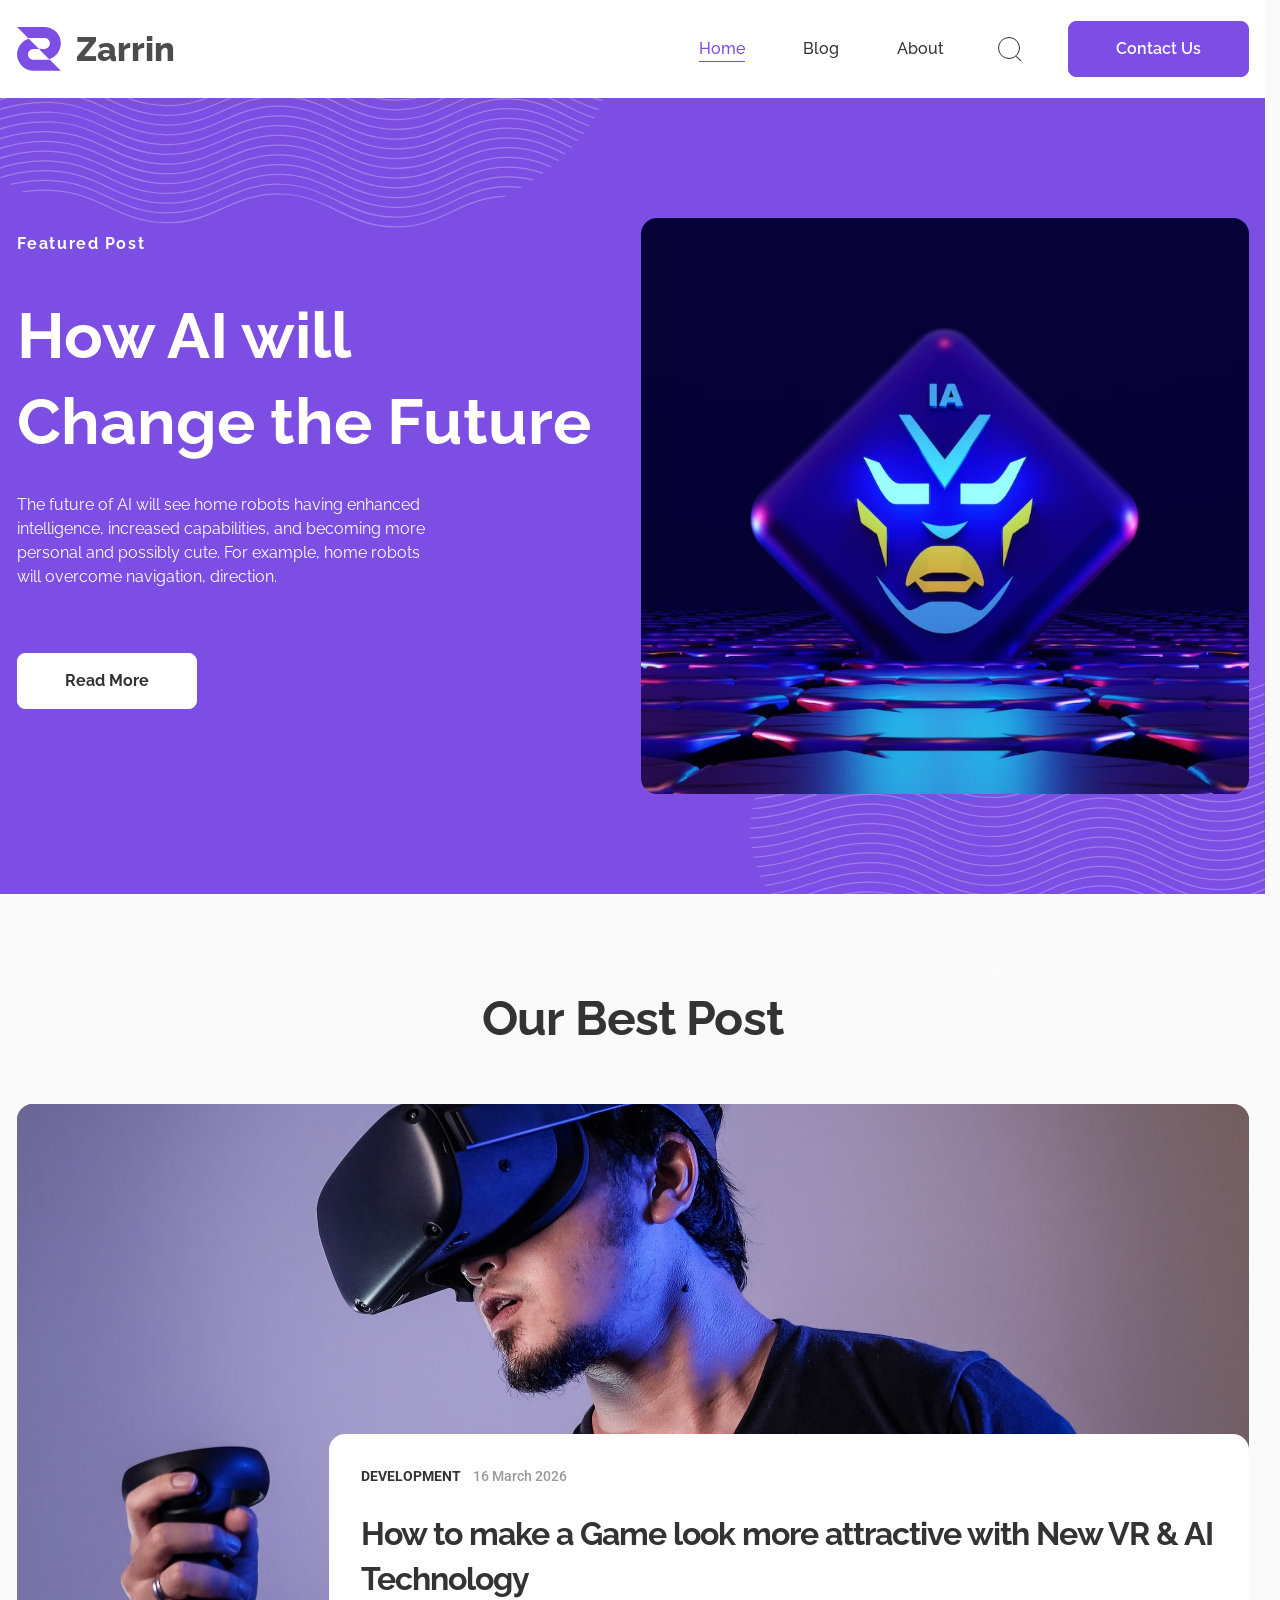
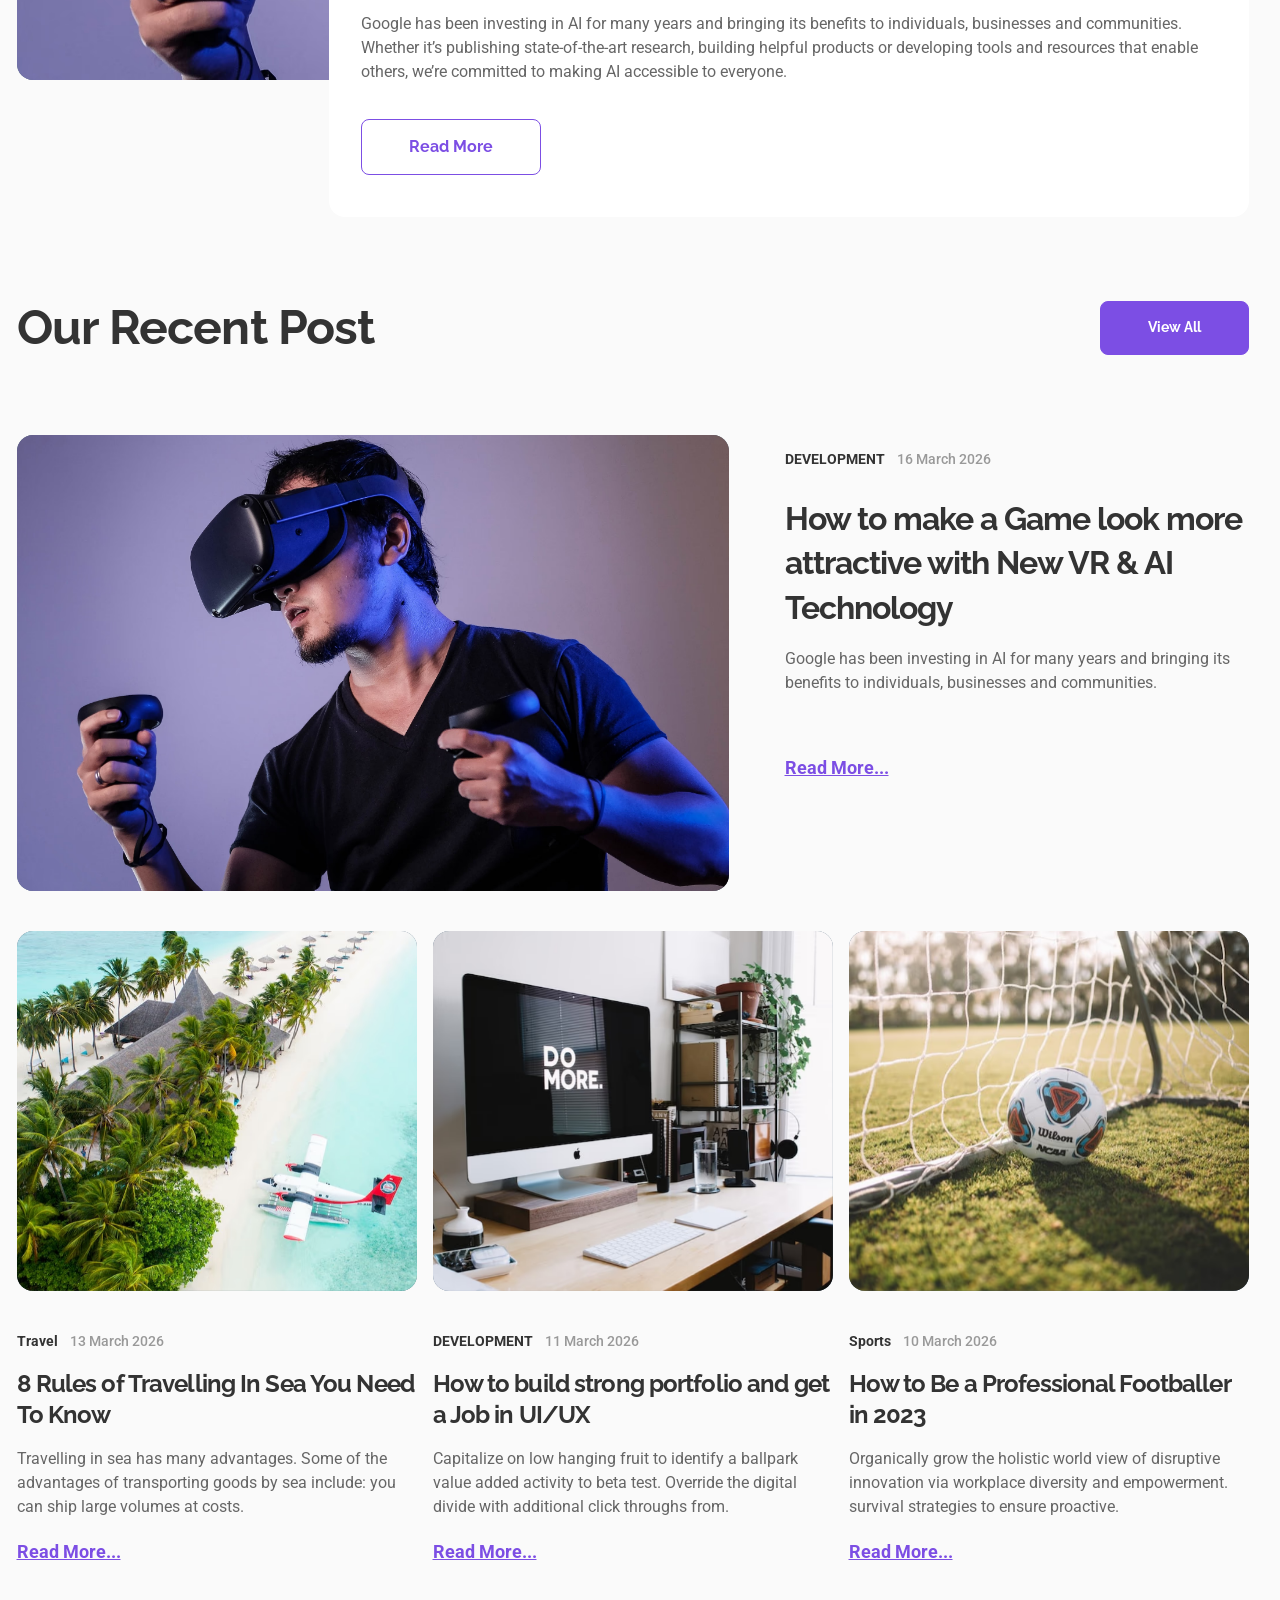
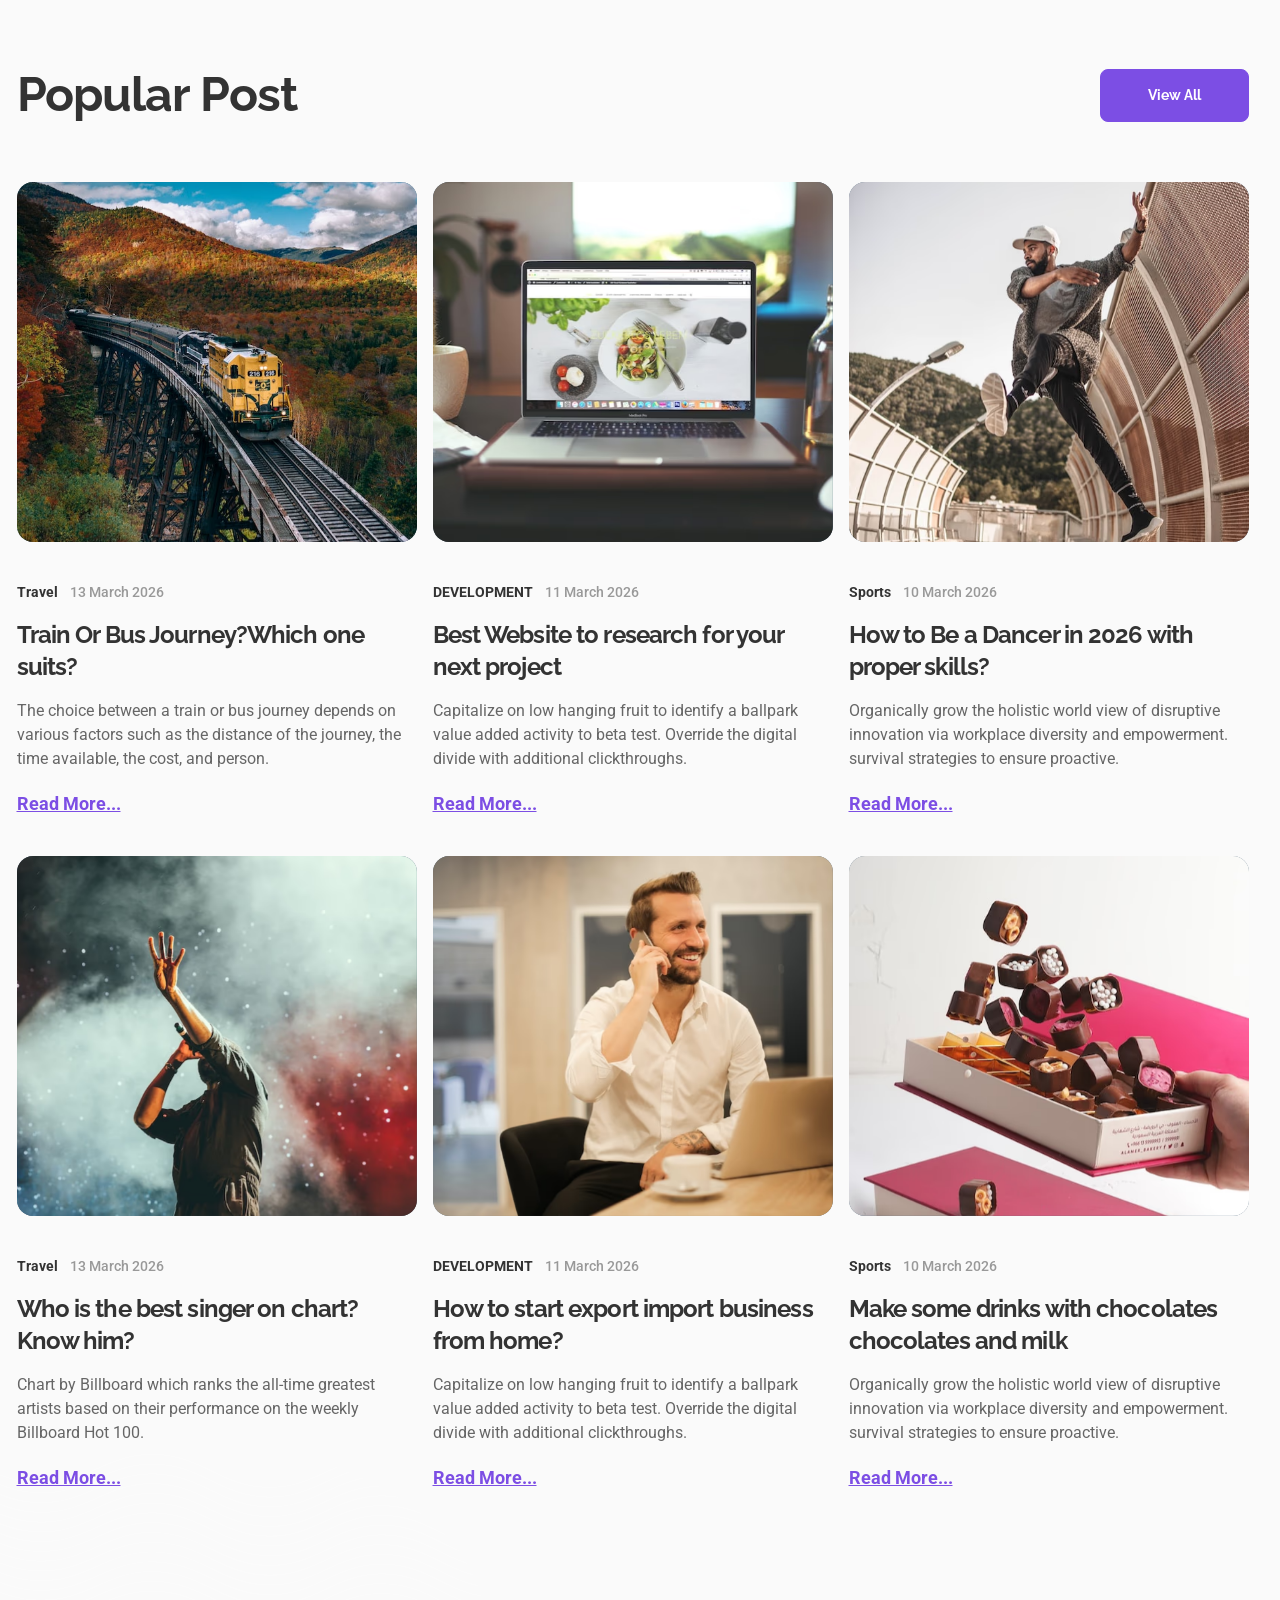
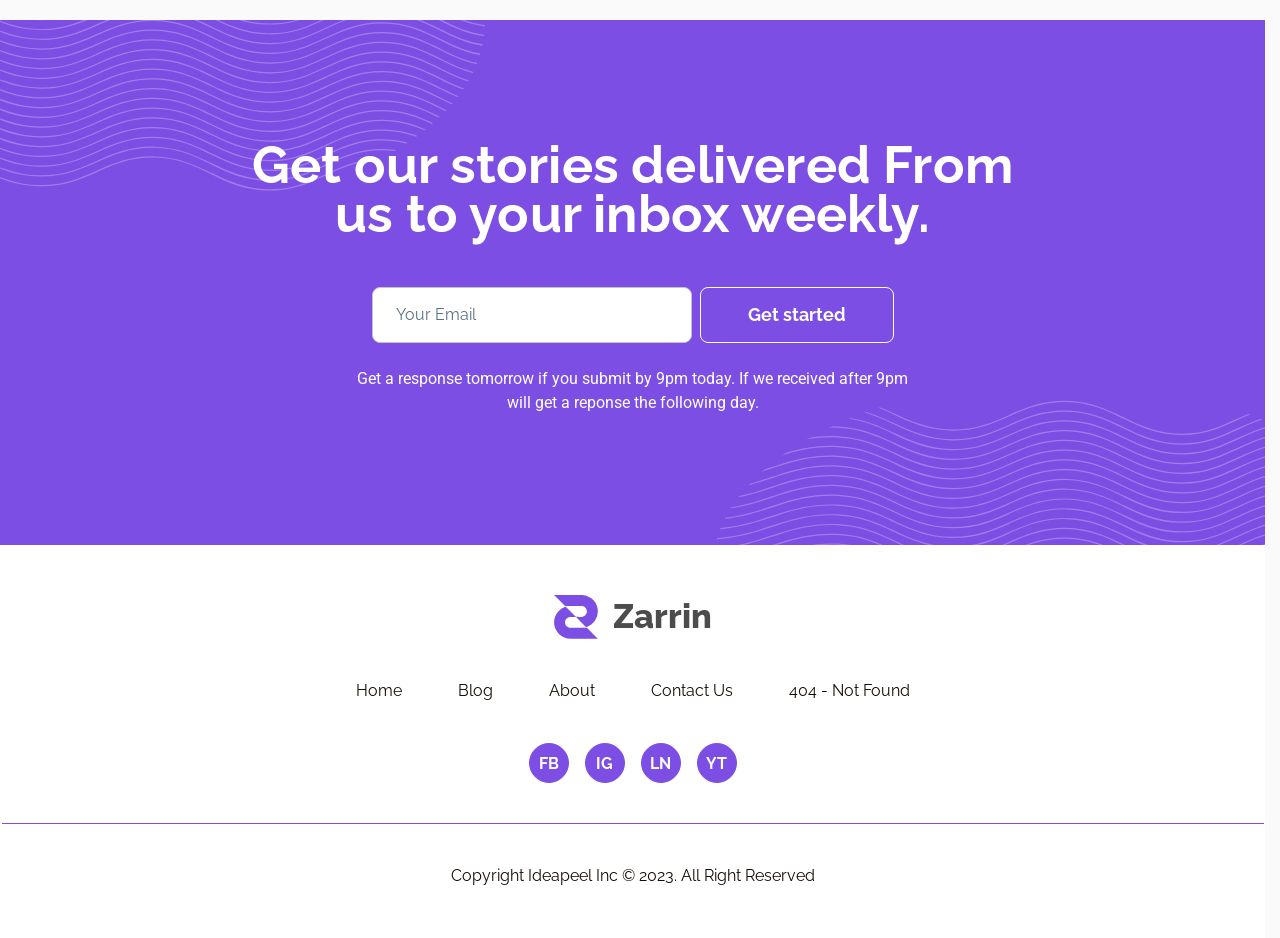
==== commit 81be0e85: "Updates" ====
--- a/index.html
+++ b/index.html
@@ -2,22 +2,32 @@
 <html lang="en">
 	<head>
 		<style data-fls-preloader="false" rel="preload">
-			body > *:not(.fls-preloader) {opacity: 0;visibility: hidden;}[data-fls-preloader-loaded] body > *:not(.fls-preloader) {transition: opacity 0.5s ease 0s;opacity: 1;visibility: visible;}
+			body > *:not(.fls-preloader) { opacity: 0; visibility: hidden; }
+  [data-fls-preloader-loaded] body > *:not(.fls-preloader) {
+    transition: opacity 0.5s ease 0s;
+    opacity: 1;
+    visibility: visible;
+  }
 		</style>
+		<noscript>
+			<style>
+				body > *:not(.fls-preloader) { opacity: 1 !important; visibility: visible !important; }
+			</style>
+		</noscript>
 		<meta charset="UTF-8">
 		<meta name="viewport" content="width=device-width, initial-scale=1.0">
 		<link rel="shortcut icon" href="./assets/img/favicon.ico">
 		<title>Home</title>
-		<link rel="modulepreload" crossorigin href="./js/common.min.js?v=1791972905531">
-		<script type="module" crossorigin="" src="./js/popup.min.js?v=1791972905531"></script>
-		<script type="module" crossorigin="" src="./js/popularpost.min.js?v=1791972905531"></script>
-		<script type="module" crossorigin="" src="./js/carditem.min.js?v=1791972905531"></script>
-		<script type="module" crossorigin="" src="./js/blockhead.min.js?v=1791972905531"></script>
-		<link rel="stylesheet" crossorigin="" href="./css/popup.min.css?v=1791972905531">
-		<link rel="stylesheet" crossorigin="" href="./css/popularpost.min.css?v=1791972905531">
-		<link rel="stylesheet" crossorigin="" href="./css/carditem.min.css?v=1791972905531">
-		<link rel="stylesheet" crossorigin="" href="./css/blockhead.min.css?v=1791972905531">
-		<link rel="stylesheet" crossorigin="" href="./css/index.min.css?v=1791972905531">
+		<link rel="modulepreload" crossorigin href="./js/common.min.js?v=1792694970062">
+		<script type="module" crossorigin="" src="./js/popup.min.js?v=1792694970062"></script>
+		<script type="module" crossorigin="" src="./js/popularpost.min.js?v=1792694970062"></script>
+		<script type="module" crossorigin="" src="./js/carditem.min.js?v=1792694970062"></script>
+		<script type="module" crossorigin="" src="./js/blockhead.min.js?v=1792694970062"></script>
+		<link rel="stylesheet" crossorigin="" href="./css/popup.min.css?v=1792694970062">
+		<link rel="stylesheet" crossorigin="" href="./css/popularpost.min.css?v=1792694970062">
+		<link rel="stylesheet" crossorigin="" href="./css/carditem.min.css?v=1792694970062">
+		<link rel="stylesheet" crossorigin="" href="./css/blockhead.min.css?v=1792694970062">
+		<link rel="stylesheet" crossorigin="" href="./css/index.min.css?v=1792694970062">
 	</head>
 	<body>
 		<div class="wrapper">
--- a/css/popup.min.css
+++ b/css/popup.min.css
@@ -1 +1 @@
-@import url("https://fonts.googleapis.com/css2?family=Raleway:ital,wght@0,400;0,500;0,600;0,700;0,800;1,400&display=swap");@import url("https://fonts.googleapis.com/css2?family=Roboto:wght@400;500;700&display=swap");*{border:0;margin:0;padding:0}*,:after,:before{box-sizing:border-box}:after,:before{display:inline-block}body,html{height:100%}body{line-height:1;scrollbar-gutter:stable;-ms-text-size-adjust:100%;-moz-text-size-adjust:100%;-webkit-text-size-adjust:100%;-webkit-font-smoothing:antialiased;-moz-osx-font-smoothing:grayscale}button,input,textarea{background-color:transparent;color:inherit;font-family:inherit;font-size:inherit;line-height:inherit}input,textarea{width:100%}label{display:inline-block}button,option,select{cursor:pointer}a{color:inherit;display:inline-block;text-decoration:none}ul li{list-style:none}img{height:auto;max-width:100%;vertical-align:middle}h1,h2,h3,h4,h5,h6{font-size:inherit;font-weight:inherit}address{font-style:normal}.visually-hidden:not(:focus):not(:active){height:.0625rem;overflow:hidden;position:absolute;width:.0625rem;clip:rect(0 0 0 0);clip-path:inset(50%);white-space:nowrap}@font-face{font-display:swap;font-family:iconfont;src:url(../assets/fonts/iconfont.woff2?c3809a03ccf734c679c5c39a4c90d11b) format("woff2")}[class*="--icon-"]:before{font-family:iconfont}[class*="--icon-search"]:before{content:"\f101"}[class*="--icon-phone"]:before{content:"\f102"}[class*="--icon-mail"]:before{content:"\f103"}[class*="--icon-home"]:before{content:"\f104"}:root{--gray:#666;--gray-4c:#4c4c4c;--gray-c4:#c4c4c4;--gray-light:#dadada;--darkGray:#333;--lightGray:#999;--purple:#7c4ee4;--white:#fff;--black:#150e06;--main-bg:#fafafa;--dark-cyan:#5a7184;--white-27:hsla(0,0%,100%,.27);--error:#800e0e;--percent:92;--radius:1rem;--gray-7a:#7a7a7a;--border-radius:1rem;--spring-bounce:cubic-bezier(0.22,1,0.36,1);--spring-bounce-2:linear(0,0.003 0.5%,0.013 1%,0.029 1.6%,0.051 2.2%,0.112 3.6%,0.311 7.7%,0.404 9.8%,0.459 11.2%,0.51 12.6%,0.557 14%,0.602 15.5%,0.645 17.1%,0.683 18.7%,0.72 20.4%,0.754 22.2%,0.785 24.1%,0.813 26%,0.838 28%,0.861 30.2%,0.882 32.4%,0.9 34.8%,0.917 37.3%,0.931 40%,0.944 42.8%,0.955 45.9%,0.965 49.2%,0.972 52.7%,0.984 60.5%,0.992 70.2%,0.997 82.5%,1);--boop-spring:linear(0,0.011,0.045 1.4%,0.184 3%,0.913 8.2%,1.156,1.304 12.3%,1.345,1.365,1.367,1.359 15.8%,1.31 17.5%,1.027 23.1%,0.937 25.3%,0.888 27.1%,0.873,0.866 29%,0.867,0.88,0.905 33.5%,0.982 37.5%,1.014 39.4%,1.038,1.049 43.7% 45.2%,1.044 46.7%,0.995 54.2%,0.986,0.982 58.4%,0.984 61.5%,1.002 68.9%,1.006 72.9%,0.998 87.3%,1.001);--boop-spring-duration:1.35s}body{background-color:var(--main-bg);color:var(--gray);font-family:Roboto,sans-serif;font-size:1rem;line-height:1.5;min-width:20rem}[data-fls-scrolllock] body{overflow:hidden;overscroll-behavior:none;touch-action:none}.wrapper{display:flex;flex-direction:column;min-height:100%;overflow:clip}.wrapper>main{flex:1 1 auto}.wrapper>*{min-width:0}[class*=__container]{margin:0 auto;max-width:78.875rem;padding-left:.9375rem;padding-right:.9375rem}.menu{flex-grow:1}.menu__link{color:var(--darkGray);font-family:Raleway,sans-serif;font-weight:500;line-height:1.5;position:relative;transition:color .3s var(--spring-bounce) 0s}.menu__link:after{background-color:var(--purple);bottom:0;content:"";height:.0625rem;left:50%;position:absolute;transition:width .3s var(--spring-bounce),left .3s var(--spring-bounce);width:0}html:not([data-fls-touch]) .menu__link:hover{color:var(--purple)}html:not([data-fls-touch]) .menu__link:hover:after{background-color:var(--purple);left:0;width:100%}.icon-menu{display:none}.header{background-color:var(--white);left:0;position:sticky;right:0;top:0;z-index:99}.header__body{padding-bottom:.375rem;padding-top:.375rem;transition:min-height .3s ease}.header__actions,.header__body{align-items:center;display:flex}.header__actions{position:relative;z-index:3}.header__icon-menu{display:none}.footer{background-color:var(--white);color:var(--black);font-family:Raleway,sans-serif;position:relative;z-index:3}.footer__body{align-items:center;display:flex;flex-direction:column}.footer__logo{opacity:0;translate:0 1%;will-change:translate,opacity}.--watcher-view .footer__logo{animation:show-footer-title .4s ease .2s forwards}@keyframes show-footer-title{0%{opacity:0;translate:0 1%}to{opacity:1;translate:0 0}}.footer__list{align-items:center;display:flex;flex-wrap:wrap;justify-content:center;row-gap:.625rem}.footer__link{position:relative;transition:color .3s var(--spring-bounce) 0s}.footer__link:after{background-color:var(--purple);bottom:0;content:"";height:.0625rem;left:50%;position:absolute;transition:width .3s var(--spring-bounce),left .3s var(--spring-bounce);width:0}html:not([data-fls-touch]) .footer__link:hover{color:var(--purple)}html:not([data-fls-touch]) .footer__link:hover:after{background-color:var(--purple);left:0;width:100%}.footer__copy{border-top:.0625rem solid var(--purple);margin-inline:-.9375rem;text-align:center}.footer__copy p{padding-inline:.9375rem}.footer__copy p:not(:last-child){margin-bottom:.625rem}.footer__copy{opacity:0;translate:0 1%;will-change:translate,opacity}.--watcher-view .footer__copy{animation:show-footer-copy .4s var(--spring-bounce) forwards .3s}@keyframes show-footer-copy{0%{opacity:0;translate:0 1%}to{opacity:1;translate:0 0}}.footer__item{opacity:0;transition-property:opacity,translate;will-change:translate,opacity}.--watcher-view .footer__item{transition-duration:.3s}.--watcher-view .footer__item:first-child{transition-delay:62ms}.--watcher-view .footer__item:nth-child(2){transition-delay:.124s}.--watcher-view .footer__item:nth-child(3){transition-delay:.186s}.--watcher-view .footer__item:nth-child(4){transition-delay:.248s}.--watcher-view .footer__item:nth-child(5){transition-delay:.31s}.--watcher-view .footer__item:nth-child(6){transition-delay:.372s}.--watcher-view .footer__item:nth-child(7){transition-delay:.434s}.--watcher-view .footer__item:nth-child(8){transition-delay:.496s}.--watcher-view .footer__item:nth-child(9){transition-delay:.558s}.--watcher-view .footer__item{opacity:1}.social{column-gap:1rem;flex-wrap:wrap;row-gap:.3125rem}.social,.social__link{display:flex;justify-content:center}.social__link{align-items:center;background-color:var(--purple);border:.0625rem solid var(--purple);border-radius:50%;color:var(--white);font-weight:700;height:2.5rem;padding-top:.125rem;text-align:center;transition:background-color .3s var(--spring-bounce) 0s,color .3s var(--spring-bounce) 0s;width:2.5rem}html:not([data-fls-touch]) .social__link:hover{background-color:var(--white);color:var(--purple)}.social__item{opacity:0;transition-property:opacity,translate;translate:0 10%;will-change:translate,opacity}.--watcher-view .social__item{transition-duration:.4s}.--watcher-view .social__item:first-child{transition-delay:.05s}.--watcher-view .social__item:nth-child(2){transition-delay:.1s}.--watcher-view .social__item:nth-child(3){transition-delay:.15s}.--watcher-view .social__item:nth-child(4){transition-delay:.2s}.--watcher-view .social__item:nth-child(5){transition-delay:.25s}.--watcher-view .social__item:nth-child(6){transition-delay:.3s}.--watcher-view .social__item:nth-child(7){transition-delay:.35s}.--watcher-view .social__item:nth-child(8){transition-delay:.4s}.--watcher-view .social__item:nth-child(9){transition-delay:.45s}.--watcher-view .social__item{opacity:1;translate:0 0}input[type=email],input[type=tel],input[type=text],textarea{-webkit-appearance:none;-moz-appearance:none;appearance:none}.input{background-color:var(--white);border:.0625rem solid var(--gray-c4);border-radius:.5rem;color:var(--dark-cyan);display:block;font-family:Raleway,sans-serif;min-height:3.375rem;padding:.9375rem;transition:border-color .3s var(--spring-bounce);width:100%}html:not([data-fls-touch]) .input:focus-visible::placeholder,html:not([data-fls-touch]) .input:hover::placeholder{color:var(--black)}html:not([data-fls-touch]) .input:focus-visible,html:not([data-fls-touch]) .input:hover{border-color:var(--dark-cyan)}.input[placeholder]:not([data-fls-placeholder-nohiden])::placeholder{color:var(--dark-cyan);transition:opacity .3s var(--spring-bounce),color .3s var(--spring-bounce)}.input[placeholder]:not([data-fls-placeholder-nohiden]):focus::placeholder{opacity:0}textarea.input{min-height:10.8125rem;padding:.9375rem;resize:vertical}[data-fls-form-error]{color:var(--error);font-size:.875rem}.form{background-color:var(--white);box-shadow:.4375rem .5rem 3.375rem 0 rgba(124,78,228,.07);font-family:Raleway,sans-serif;margin:0 auto;max-width:48rem}.form,.form__body{display:grid}.form__row{display:flex;width:100%}.form__column{flex:0 1 50%}.form__column--text-area{flex:0 1 100%}.form__label{color:var(--gray-4c);font-weight:600;letter-spacing:.005rem;line-height:1.75}.button,.form__actions{text-align:center}.button{align-items:center;background-color:var(--purple);border:.0625rem solid var(--purple);border-radius:.5rem;color:var(--white);display:inline-flex;font-family:Raleway,sans-serif;font-weight:700;justify-content:center;line-height:1.4;transition:color .3s var(--spring-bounce) 0s,background-color .3s var(--spring-bounce) 0s}html:not([data-fls-touch]) .button:focus-visible,html:not([data-fls-touch]) .button:hover{background-color:transparent;color:var(--purple)}.button--white{background-color:var(--white);border-color:var(--white);color:var(--darkGray);padding-block:1rem;padding-inline:2.9375rem}html:not([data-fls-touch]) .button--white:focus-visible,html:not([data-fls-touch]) .button--white:hover{background-color:transparent;color:var(--white)}.button--link{background-color:transparent;border:none;color:#7c4ee4;font-family:Roboto,sans-serif;padding-block:0!important;padding-inline:0!important;text-decoration-line:underline;transition:text-decoration-color .2s ease 0s}html:not([data-fls-touch]) .button--link:focus-visible,html:not([data-fls-touch]) .button--link:hover{text-decoration-color:transparent}.button--transparent{background-color:transparent}.button--600{font-weight:600}.button--small{color:var(--purple);font-size:.875rem;padding-block:.875rem;padding-inline:1.875rem}html:not([data-fls-touch]) .button--small:focus-visible,html:not([data-fls-touch]) .button--small:hover{background-color:var(--purple);color:var(--white)}.button--big{color:var(--white);line-height:1.04;padding-block:1.10346875rem;padding-inline:2.0625rem}html:not([data-fls-touch]) .button--big:focus-visible,html:not([data-fls-touch]) .button--big:hover{background-color:var(--white);color:var(--purple)}.button--send{border-radius:.25rem}.fls-preloader{align-items:center;background-color:var(--white);color:var(--purple);display:flex;height:100%;justify-content:center;left:0;pointer-events:none;position:fixed;top:0;transition:all .3s 0s;width:100%;z-index:-1}.fls-preloader__body{display:flex;flex-direction:column;max-width:31.25rem;padding:.93rem}.fls-preloader__counter{font-size:10rem;font-variant-numeric:tabular-nums}[data-fls-preloader-loaded] .fls-preloader{opacity:0;visibility:hidden}.title{color:var(--darkGray);font-family:Raleway,sans-serif;font-weight:700;letter-spacing:-.055rem;line-height:1.04;text-wrap:balance}.title--112{font-family:Roboto,sans-serif;letter-spacing:.1875rem}.title--64{color:#fff;letter-spacing:normal;line-height:1.34}.title--52{color:#fff;font-size:3.25rem;letter-spacing:.0125rem}.title--32{letter-spacing:-.0625rem;line-height:1.4}.title--24{line-height:1.33;text-wrap:wrap}.title--white{color:var(--white)}.subscribe{background-color:var(--purple);position:relative}.subscribe__decor-bottom,.subscribe__decor-top{max-width:100%;object-fit:cover;position:absolute}.subscribe__decor-top{left:-15.833333%;top:-35.515982%}.subscribe__decor-bottom{bottom:-40.753425%;right:-17.680556%}.subscribe__body{display:grid;place-content:center}.subscribe__title{max-width:48rem;opacity:0;text-align:center;text-wrap:wrap;translate:0 1%;will-change:translate,opacity}.--watcher-view .subscribe__title{animation:show-subscribe-title .4s ease .2s forwards}@keyframes show-subscribe-title{0%{opacity:0;translate:0 1%}to{opacity:1;translate:0 0}}.subscribe__text{color:var(--white);margin:0 auto;max-width:34.6875rem;opacity:0;text-align:center;translate:0 1%;will-change:translate,opacity}.--watcher-view .subscribe__text{animation:show-subscribe-text .4s ease .4s forwards}@keyframes show-subscribe-text{0%{opacity:0;translate:0 1%}to{opacity:1;translate:0 0}}.form-subscribe{display:flex;gap:.5rem}.form-subscribe__line{line-height:1.5}.form-subscribe__input{padding-inline:1.4375rem}html:not([data-fls-touch]) .form-subscribe__input:focus-visible,html:not([data-fls-touch]) .form-subscribe__input:hover{border-color:var(--black)}.form-subscribe__button{min-height:3.5rem}.form-subscribe{opacity:0;translate:0 1%;will-change:translate,opacity}.--watcher-view .form-subscribe{animation:show-subscribe-form .4s ease .3s forwards}@keyframes show-subscribe-form{0%{opacity:0;translate:0 1%}to{opacity:1;translate:0 0}}.search-bar{align-items:center;background-color:var(--white);border:.0625rem solid var(--gray-light);box-shadow:0 1.3125rem 2.75rem 0 rgba(0,0,0,.04);display:flex;gap:.625rem;left:50%;opacity:0;pointer-events:none;position:absolute;transform:translate(-50%);transition:opacity .3s var(--spring-bounce),visibility 0s linear .3s;visibility:hidden;width:100%}.search-bar[data-fls-search-bar-open]{opacity:1;pointer-events:auto;transition:opacity .3s ease,visibility 0s linear 0s;visibility:visible}.search-bar__input{padding-inline:1.4375rem}.search-bar__button svg{display:none}.search{align-items:center;display:flex;justify-content:center}html:not([data-fls-touch]) .search:focus-visible,html:not([data-fls-touch]) .search:hover{background-color:var(--purple)}html:not([data-fls-touch]) .search:focus-visible[aria-expanded=true] .search__icon:before,html:not([data-fls-touch]) .search:hover[aria-expanded=true] .search__icon:before{background:var(--white)}html:not([data-fls-touch]) .search:focus-visible .search__icon:before,html:not([data-fls-touch]) .search:hover .search__icon:before{border-color:var(--white)}html:not([data-fls-touch]) .search:focus-visible .search__icon:after,html:not([data-fls-touch]) .search:hover .search__icon:after{background:var(--white)}.search__icon{display:block;height:1.4375rem;position:relative;width:1.4375rem}.search__icon:after,.search__icon:before{background:var(--darkGray);border-radius:.0625rem;content:"";position:absolute;transition:transform .3s ease,width .3s ease,height .3s ease,top .3s ease,left .3s ease,border-color .3s var(--spring-bounce),background .3s var(--spring-bounce),border-radius .3s var(--spring-bounce);will-change:transform,width,height,top,left,border-color,border-radius}.search__icon:before{background:transparent;border:.0625rem solid var(--darkGray);border-radius:50%;height:1.375rem;left:0;top:0;width:1.375rem}.search__icon:after{height:.4375rem;left:1.25rem;top:1.11875rem;transform:rotate(-45deg);width:.0625rem}[aria-expanded=true] .search__icon:before{background:var(--darkGray);border:none;border-radius:.0625rem;height:.0625rem;left:0;top:50%;transform:rotate(45deg) translateY(-50%);width:100%}[aria-expanded=true] .search__icon:after{height:.0625rem;left:0;top:50%;transform:rotate(-45deg) translateY(-50%);width:100%}[data-fls-logo]{align-items:center;display:flex;position:relative;z-index:3}[data-fls-logo] path{fill:var(--purple);transition:fill .3s var(--spring-bounce)}[data-fls-logo] span{color:var(--gray-4c);font-family:Raleway,sans-serif;font-weight:800;line-height:1.2;transition:color .3s var(--spring-bounce)}html:not([data-fls-touch]) [class*=__link-logo]:focus-visible path,html:not([data-fls-touch]) [class*=__link-logo]:hover path{fill:var(--black)}html:not([data-fls-touch]) [class*=__link-logo]:focus-visible span,html:not([data-fls-touch]) [class*=__link-logo]:hover span{color:var(--black)}.boop-target{scale:1;transition:transform var(--boop-spring) var(--boop-spring-duration),scale var(--boop-spring) var(--boop-spring-duration);will-change:transform,scale}.boop-target.is-booped{scale:1.05;transform:rotate(-10deg)}.boop-target--2.is-booped{scale:1.03;transform:rotate(-5deg);--boop-spring-duration:0.9s}body:after{background-color:rgba(0,0,0,.5);content:"";height:100%;left:0;opacity:0;pointer-events:none;position:fixed;top:0;transition:opacity .2s ease-in 0s;width:100%;z-index:149}[data-fls-popup-open] body:after{opacity:1}[data-fls-popup]{bottom:0;left:0;pointer-events:none;position:fixed;right:0;top:0;transition:visibility .8s ease 0s;visibility:hidden}[data-fls-popup][data-fls-popup-active]{overflow:auto;pointer-events:auto;visibility:visible;z-index:150}[data-fls-popup-active] [data-fls-popup-body]{opacity:1;scale:1;visibility:visible}[data-fls-popup-wrapper]{align-items:center;display:flex;flex:1 1 auto;flex-direction:column;justify-content:center;min-height:100%;width:100%}[data-fls-popup-body]{background-color:var(--white);max-width:56.25rem;opacity:0;scale:.5;transition:scale .4s var(--spring-bounce),opacity .2s ease-in 0s,visibility .2s ease-in 0s;visibility:hidden;width:100%}.popup--message [data-fls-popup-body]{display:grid;place-items:center;width:auto}.popup{z-index:3}.popup__text{text-align:center}.popup__text p:not(:last-child){margin-bottom:.3125rem}.popup__close{align-items:center;align-self:flex-end;border:.0625rem solid var(--purple);border-radius:50%;display:flex;justify-content:center;transition:background-color .3s var(--spring-bounce)}.popup__close svg{height:1.25rem;width:1.25rem}.popup__close path{stroke:var(--purple);stroke-width:.0625rem;transition:stroke .3s var(--spring-bounce)}html:not([data-fls-touch]) .popup__close:focus-visible,html:not([data-fls-touch]) .popup__close:hover{background-color:var(--purple)}html:not([data-fls-touch]) .popup__close:focus-visible path,html:not([data-fls-touch]) .popup__close:hover path{stroke:var(--white)}.popup__form .form{background-color:var(--white);box-shadow:none;max-width:100%;padding-top:0}.popup__head{align-items:flex-start;display:flex;flex-direction:column-reverse;gap:1.25rem}.popup__title{align-self:center;text-align:center}.popup__button{width:50%}@media (max-width:61.99875em){body{line-height:1.4}.title--64{line-height:1.28}.title--32{line-height:1.3}}@media (width <= 55.81125em){.subscribe__decor-top{height:15.625rem;width:25rem}.subscribe__decor-bottom{height:15.625rem;width:31.25rem}.subscribe__container{padding-bottom:4.6875rem;padding-top:4.6875rem}}@media (max-width:55.81125em){.--watcher-view .footer__logo{animation:show-footer-title .3s ease .2s forwards}.--watcher-view .footer__copy{animation:show-footer-copy .3s ease .3s forwards}.subscribe__decor-bottom,.subscribe__decor-top{display:none}.--watcher-view .subscribe__title{animation:show-subscribe-title .3s ease .2s forwards}.--watcher-view .subscribe__text{animation:show-subscribe-text .3s ease .4s forwards}.--watcher-view .form-subscribe{animation:show-subscribe-form .3s ease .3s forwards}[data-fls-popup-body]{scale:1;transition:opacity .2s ease-in 0s,visibility .2s ease-in 0s}}@media (width <= 47.99875em){.search-bar{padding-block:.9375rem}.popup__form .form,.popup__head,.search-bar{padding-inline:.9375rem}}@media (max-width:47.99875em){.title--64{line-height:1.2}.popup__button{width:100%}}@media (width <= 38.18625em){.header__body{min-height:2.8125rem}.footer__logo[data-fls-logo] svg{width:2.5rem}.footer__logo[data-fls-logo] span{font-size:1.75rem}[data-fls-logo] svg{width:1.75rem}[data-fls-logo] span{font-size:1.25rem}}@media (max-width:38.18625em) and (width <= 20em){.menu__body{padding-top:4.6875rem}.menu__item{padding-bottom:.875rem}}@media (max-width:38.18625em) and (any-hover:none){.icon-menu{cursor:default}}@media (max-width:38.18625em){.menu__body{height:100dvh;overflow:auto;padding-bottom:1.875rem;padding-left:.9375rem;padding-right:.9375rem}.menu__body,.menu__body:before{background-color:var(--white);position:fixed;right:-100%;top:0;transition:right .3s;width:100%}.menu__body:before{content:"";height:3.85rem;z-index:2}[data-fls-menu-open] .menu__body,[data-fls-menu-open] .menu__body:before{right:0}.menu__list{text-align:right}.menu__item:last-child{padding-bottom:0}.menu__link{font-size:1.875rem}.icon-menu{display:block;height:.875rem;position:relative;width:.875rem;z-index:5}.icon-menu span,.icon-menu:after,.icon-menu:before{background-color:var(--black);border-radius:.625rem;content:"";height:.125rem;position:absolute;right:0;transition:all .3s ease 0s;width:100%}.icon-menu:before{top:0}.icon-menu:after{bottom:0}.icon-menu span{top:calc(50% - .0625rem)}[data-fls-menu-open] .icon-menu{height:1.125rem;width:1.125rem}[data-fls-menu-open] .icon-menu span{width:0}[data-fls-menu-open] .icon-menu:before{top:calc(50% - .0625rem);transform:rotate(-45deg)}[data-fls-menu-open] .icon-menu:after{bottom:calc(50% - .0625rem);transform:rotate(45deg)}.header__icon-menu{display:grid;height:2.125rem;place-content:center;position:relative;width:2.125rem}.header__icon-menu svg{inset:0;position:absolute}.header__icon-menu svg circle{transition:stroke-dashoffset .3s ease 0s}[data-fls-menu-open] .header__icon-menu svg{--percent:0}.button--600{font-size:.875rem!important;padding-block:.875rem!important;padding-inline:1.875rem!important}}@media (width <= 35.75em){.form__row{flex-direction:column}.form__button{width:100%}}@media (width <= 29.99875em){.header__actions{gap:.9375rem}.form{padding-inline:.9375rem}}@media (max-width:29.99875em){.fls-preloader__counter{font-size:8rem}.form-subscribe{flex-direction:column}.search-bar{padding-inline:.625rem}.search-bar__input{border-radius:3.125rem 3.125rem 3.125rem 3.125rem;padding-right:4.0625rem;position:relative}.search-bar__button{aspect-ratio:1!important;border-radius:50%;padding:0!important;position:absolute;right:.625rem;top:50%;transform:translateY(-50%);width:3.375rem!important}.search-bar__button span{display:none}.search-bar__button svg{display:block!important;height:1.375rem!important;width:1.375rem!important}.search-bar__button svg path{fill:var(--white)!important}.popup--message [data-fls-popup-body]{width:100%}}@media (max-width:23.43625em){.button--600{padding-inline:1.25rem!important}}@media (max-width:20.06125em){.fls-preloader__counter{font-size:7rem}}@media (width <= 20em){.header__body{column-gap:.3125rem}.header__actions{gap:.5rem}.footer{padding-bottom:1.875rem;padding-top:1.875rem}.footer__body{gap:1.375rem;padding-bottom:1.375rem}.footer__logo[data-fls-logo]{gap:.75rem}.footer__list{column-gap:1.625rem}.footer__copy{font-size:.875rem;padding-top:1.375rem}[data-fls-form-error]{margin-top:.375rem}.form{gap:1.375rem;padding-bottom:1.875rem;padding-top:1.875rem}.form__body,.form__row{gap:.9375rem}.form__label:not(:last-child){margin-bottom:.1875rem}.button{font-size:.875rem;padding-block:.75rem;padding-inline:1.625rem}.button--link{font-size:1rem}.button--14{font-size:.75rem}.button--big{font-size:1rem}.button--send{padding-block:.9375rem;padding-inline:1.625rem}.title{font-size:1.5rem}.title--112{font-size:3.125rem}.title--64{font-size:2rem}.title--52{font-size:1.5rem}.title--32{font-size:1.375rem}.title--24{font-size:1.125rem}.subscribe__container{padding-bottom:1.875rem;padding-top:1.875rem}.subscribe__body{gap:1rem}.subscribe__title:not(:last-child){margin-bottom:6.25e-8rem}.subscribe__text p:not(:last-child){margin-bottom:.375rem}[data-fls-logo]{gap:.3125rem}[data-fls-popup]{padding-bottom:1.875rem;padding-top:3.5625rem}[data-fls-popup-body]{padding-top:1.25rem}.popup--message [data-fls-popup-body]{gap:1.375rem;padding-block:2.1875rem;padding-inline:.9375rem}.popup__text{font-size:1.125rem}.popup__close{padding:.5rem}.popup__head:not(:last-child){margin-bottom:1.125rem}.popup__title{font-size:1.875rem}}@media (max-width:38.18625em) and (width > 38.18625em){.menu__body{padding-top:5.625rem}}@media (min-width:38.18625em) and (width <= 38.18625em){.menu__list{column-gap:1.875rem}}@media (max-width:38.18625em) and (width > 78.875em){.menu__item{padding-bottom:1.25rem}}@media (min-width:23.43625em) and (width <= 38.18625em){.search{padding:.5rem}}@media (width > 20em) and (width <= 78.875em){.footer{padding-bottom:clamp(1.875rem,1.45037154989375rem + 2.1231422505vw,3.125rem);padding-top:clamp(1.875rem,1.45037154989375rem + 2.1231422505vw,3.125rem)}.footer__body{gap:clamp(1.375rem,.99283439490625rem + 1.9108280255vw,2.5rem);padding-bottom:clamp(1.375rem,.99283439490625rem + 1.9108280255vw,2.5rem)}.footer__logo[data-fls-logo]{gap:clamp(.75rem,.68630573248125rem + .3184713376vw,.9375rem)}.footer__list{column-gap:clamp(1.625rem,.98805732484375rem + 3.1847133758vw,3.5rem)}.footer__copy{font-size:clamp(.875rem,.8325371549875rem + .2123142251vw,1rem);padding-top:clamp(1.375rem,.99283439490625rem + 1.9108280255vw,2.5rem)}[data-fls-form-error]{margin-top:clamp(.375rem,.29007430998125rem + .4246284501vw,.625rem)}.form__label:not(:last-child){margin-bottom:clamp(.1875rem,.081342887475rem + .5307855626vw,.5rem)}.button{font-size:clamp(.875rem,.8325371549875rem + .2123142251vw,1rem);padding-block:clamp(.75rem,.66507430998125rem + .4246284501vw,1rem);padding-inline:clamp(1.625rem,1.1791401273875rem + 2.2292993631vw,2.9375rem)}.button--link{font-size:clamp(1rem,.9575371549875rem + .2123142251vw,1.125rem)}.button--14{font-size:clamp(.75rem,.7075371549875rem + .2123142251vw,.875rem)}.button--big{font-size:clamp(1rem,.9575371549875rem + .2123142251vw,1.125rem)}.button--send{padding-block:clamp(.9375rem,.87380573248125rem + .3184713376vw,1.125rem);padding-inline:clamp(1.625rem,1.49761146496875rem + .6369426752vw,2rem)}.title{font-size:clamp(1.5rem,.990445859875rem + 2.5477707006vw,3rem)}.title--112{font-size:clamp(3.125rem,1.80865180466875rem + 6.5817409766vw,7rem)}.title--64{font-size:clamp(2rem,1.32059447983125rem + 3.3970276008vw,4rem)}.title--52{font-size:clamp(1.5rem,.90552016985rem + 2.9723991507vw,3.25rem)}.title--32{font-size:clamp(1.375rem,1.16268577495rem + 1.0615711253vw,2rem)}.title--24{font-size:clamp(1.125rem,.99761146496875rem + .6369426752vw,1.5rem)}.subscribe__body{gap:clamp(1rem,.83014861995625rem + .8492569002vw,1.5rem)}.subscribe__title:not(:last-child){margin-bottom:clamp(6.25e-8rem,-.50955405639375rem + 2.5477705945vw,1.5rem)}.subscribe__text p:not(:last-child){margin-bottom:clamp(.375rem,.29007430998125rem + .4246284501vw,.625rem)}[data-fls-logo]{gap:clamp(.3125rem,.10018577495rem + 1.0615711253vw,.9375rem)}[data-fls-popup]{padding-bottom:clamp(1.875rem,1.15313163481875rem + 3.6093418259vw,4rem);padding-top:clamp(3.5625rem,2.73447452229375rem + 4.1401273885vw,6rem)}.popup__close{padding:clamp(.5rem,.3513800424625rem + .7430997877vw,.9375rem)}}@media (width > 20em) and (width <= 55.81125em){.subscribe__container{padding-bottom:clamp(1.875rem,.30426454675625rem + 7.8536772662vw,4.6875rem);padding-top:clamp(1.875rem,.30426454675625rem + 7.8536772662vw,4.6875rem)}}@media (width > 20em) and (width <= 47.99875em){.header__body{column-gap:clamp(.3125rem,-1.3393594580125rem + 8.2592972901vw,2.625rem)}.form{gap:clamp(1.375rem,.43745814545rem + 4.6877092727vw,2.6875rem);padding-bottom:clamp(1.875rem,.31243024241875rem + 7.8128487879vw,4.0625rem);padding-top:clamp(1.875rem,.044561141125rem + 9.1521942944vw,4.4375rem)}.form__body{gap:clamp(.9375rem,.62498604848125rem + 1.5625697576vw,1.375rem)}.form__row{gap:clamp(.9375rem,.6696308987rem + 1.3393455065vw,1.3125rem)}[data-fls-popup-body]{padding-top:clamp(1.25rem,.35710299566875rem + 4.4644850217vw,2.5rem)}.popup--message [data-fls-popup-body]{gap:clamp(1.375rem,1.01784119826875rem + 1.7857940087vw,1.875rem)}.popup__text{font-size:clamp(1.125rem,.94642059913125rem + .8928970043vw,1.375rem)}.popup__head:not(:last-child){margin-bottom:clamp(1.125rem,-.30363520693125rem + 7.1431760346vw,3.125rem)}.popup__title{font-size:clamp(1.875rem,1.0713926961rem + 4.0180365195vw,3rem)}}@media (width > 20em) and (width <= 29.99875em){.header__actions{gap:clamp(.5rem,-.375109388675rem + 4.3755469434vw,.9375rem)}.popup--message [data-fls-popup-body]{padding-block:clamp(2.1875rem,.93734373046875rem + 6.2507813477vw,2.8125rem);padding-inline:clamp(.9375rem,-.9377344043rem + 9.3761720215vw,1.875rem)}}@media (min-width:23.43625em){.search{border-radius:50%;transition:background-color .3s var(--spring-bounce) 0s}}@media (min-width:23.43625em) and (width > 78.875em){.search{padding:.75rem}}@media (min-width:23.43625em) and (width > 38.18625em) and (width <= 78.875em){.search{padding:clamp(.5rem,.26537587170625rem + .6144204479vw,.75rem)}}@media (min-width:29.99875em){.form{border-radius:1rem}.subscribe__title{line-height:.95}.form-subscribe{align-items:center;justify-content:center}.form-subscribe__line{flex:0 1 20rem}.form-subscribe__button{align-self:start}.search-bar__button{align-self:start;min-height:3.4375rem}[data-fls-popup]{padding-inline:.625rem}[data-fls-popup-body]{border-radius:1rem}.popup__form .form{border-radius:0 0 1rem 1rem}}@media (width > 29.99875em) and (width <= 61.99875em){.header__actions{gap:clamp(.9375rem,-.234326171875rem + 3.90625vw,2.1875rem)}}@media (width > 29.99875em) and (width <= 47.99875em){.form{padding-inline:clamp(.9375rem,-4.06229166666875rem + 16.6666666667vw,3.9375rem)}}@media (width > 29.99875em){.popup--message [data-fls-popup-body]{padding-block:2.8125rem;padding-inline:1.875rem}}@media (min-width:38.18625em){.menu__list{align-items:center;display:flex;flex-wrap:wrap;justify-content:flex-end;row-gap:.1875rem}.menu__link{padding-bottom:.0625rem}.menu__link--active{color:var(--purple)}.menu__link--active:after{background-color:var(--purple);left:0;width:100%}}@media (width > 38.18625em) and (width <= 78.875em){.header__body{min-height:clamp(2.8125rem,-.29626969985625rem + 8.1410709348vw,6.125rem)}.footer__logo[data-fls-logo] svg{width:clamp(2.5rem,2.26537587170625rem + .6144204479vw,2.75rem)}.footer__logo[data-fls-logo] span{font-size:clamp(1.75rem,1.3980638075625rem + .9216306719vw,2.125rem)}[data-fls-logo] svg{width:clamp(1.75rem,.8115034868375rem + 2.4576817917vw,2.75rem)}[data-fls-logo] span{font-size:clamp(1.25rem,.42881555098125rem + 2.1504715677vw,2.125rem)}}@media (min-width:38.18625em) and (width > 71.875em){.menu__list{column-gap:3.625rem}}@media (min-width:38.18625em) and (width > 38.18625em) and (width <= 71.875em){.menu__list{column-gap:clamp(1.875rem,-.10862769470625rem + 5.1946124448vw,3.625rem)}}@media (max-width:38.18625em) and (width > 20em) and (width <= 78.875em){.menu__item{padding-bottom:clamp(.875rem,.74761146496875rem + .6369426752vw,1.25rem)}}@media (max-width:38.18625em) and (width > 20em) and (width <= 38.18625em){.menu__body{padding-top:clamp(4.6875rem,3.65650130593125rem + 5.1549934703vw,5.625rem)}}@media (min-width:47.99875em){.search-bar{border-radius:1rem;max-width:46.875rem;top:120%}}@media (width > 47.99875em) and (width <= 78.875em){.search-bar{padding-block:clamp(.9375rem,-.5198929193125rem + 3.0363143193vw,1.875rem);padding-inline:clamp(.9375rem,-.5198929193125rem + 3.0363143193vw,1.875rem)}}@media (width > 47.99875em) and (width <= 61.99875em){.popup__form .form,.popup__head{padding-inline:clamp(.9375rem,-9.34794642856875rem + 21.4285714286vw,3.9375rem)}}@media (width > 47.99875em){.header__body{column-gap:2.625rem}.form{gap:2.6875rem;padding-bottom:4.0625rem;padding-top:4.4375rem;padding-inline:3.9375rem}.form__body{gap:1.375rem}.form__row{gap:1.3125rem}[data-fls-popup-body]{padding-top:2.5rem}.popup--message [data-fls-popup-body]{gap:1.875rem}.popup__text{font-size:1.375rem}.popup__head:not(:last-child){margin-bottom:3.125rem}.popup__title{font-size:3rem}}@media (width > 55.81125em) and (width <= 78.875em){.subscribe__decor-top{height:clamp(15.625rem,-3.733950734375rem + 34.6864668582vw,23.625rem);width:clamp(25rem,-18.1039137445125rem + 77.2315863639vw,42.8125rem)}.subscribe__decor-bottom{height:clamp(15.625rem,-3.733950734375rem + 34.6864668582vw,23.625rem);width:clamp(31.25rem,-10.6439793236125rem + 75.0636821852vw,48.5625rem)}.subscribe__container{padding-bottom:clamp(4.6875rem,-3.630799143675rem + 14.9043412281vw,8.125rem);padding-top:clamp(4.6875rem,-2.11838111755625rem + 12.1944610048vw,7.5rem)}}@media (width > 61.99875em){.header__actions{gap:2.1875rem}.popup__form .form,.popup__head{padding-inline:3.9375rem}}@media (width > 78.875em){.header__body{min-height:6.125rem}.footer{padding-bottom:3.125rem;padding-top:3.125rem}.footer__body{gap:2.5rem;padding-bottom:2.5rem}.footer__logo[data-fls-logo]{gap:.9375rem}.footer__logo[data-fls-logo] svg{width:2.75rem}.footer__logo[data-fls-logo] span{font-size:2.125rem}.footer__list{column-gap:3.5rem}.footer__copy{font-size:1rem;padding-top:2.5rem}[data-fls-form-error]{margin-top:.625rem}.form__label:not(:last-child){margin-bottom:.5rem}.button{font-size:1rem;padding-block:1rem;padding-inline:2.9375rem}.button--link{font-size:1.125rem}.button--14{font-size:.875rem}.button--big{font-size:1.125rem}.button--send{padding-block:1.125rem;padding-inline:2rem}.title{font-size:3rem}.title--112{font-size:7rem}.title--64{font-size:4rem}.title--52{font-size:3.25rem}.title--32{font-size:2rem}.title--24{font-size:1.5rem}.subscribe__decor-top{height:23.625rem;width:42.8125rem}.subscribe__decor-bottom{height:23.625rem;width:48.5625rem}.subscribe__container{padding-bottom:8.125rem;padding-top:7.5rem}.subscribe__body{gap:1.5rem}.subscribe__title:not(:last-child){margin-bottom:1.5rem}.subscribe__text p:not(:last-child){margin-bottom:.625rem}.search-bar{padding-block:1.875rem;padding-inline:1.875rem}[data-fls-logo]{gap:.9375rem}[data-fls-logo] svg{width:2.75rem}[data-fls-logo] span{font-size:2.125rem}[data-fls-popup]{padding-bottom:4rem;padding-top:6rem}.popup__close{padding:.9375rem}}+@import url("https://fonts.googleapis.com/css2?family=Raleway:ital,wght@0,400;0,500;0,600;0,700;0,800;1,400&display=swap");@import url("https://fonts.googleapis.com/css2?family=Roboto:wght@400;500;700&display=swap");*{border:0;margin:0;padding:0}*,:after,:before{box-sizing:border-box}:after,:before{display:inline-block}html{scrollbar-gutter:stable}@supports not (scrollbar-gutter:stable){html{overflow-y:scroll}}body,html{height:100%}body{line-height:1;scrollbar-gutter:stable;-ms-text-size-adjust:100%;-moz-text-size-adjust:100%;-webkit-text-size-adjust:100%;-webkit-font-smoothing:antialiased;-moz-osx-font-smoothing:grayscale}button,input,textarea{background-color:transparent;color:inherit;font-family:inherit;font-size:inherit;line-height:inherit}input,textarea{width:100%}label{display:inline-block}button,option,select{cursor:pointer}a{color:inherit;display:inline-block;text-decoration:none}ul li{list-style:none}img{height:auto;max-width:100%;vertical-align:middle}h1,h2,h3,h4,h5,h6{font-size:inherit;font-weight:inherit}address{font-style:normal}.visually-hidden:not(:focus):not(:active){height:.0625rem;overflow:hidden;position:absolute;width:.0625rem;clip:rect(0 0 0 0);clip-path:inset(50%);white-space:nowrap}@font-face{font-display:swap;font-family:iconfont;src:url(../assets/fonts/iconfont.woff2?c3809a03ccf734c679c5c39a4c90d11b) format("woff2")}[class*="--icon-"]:before{font-family:iconfont}[class*="--icon-search"]:before{content:"\f101"}[class*="--icon-phone"]:before{content:"\f102"}[class*="--icon-mail"]:before{content:"\f103"}[class*="--icon-home"]:before{content:"\f104"}:root{--gray:#666;--gray-4c:#4c4c4c;--gray-c4:#c4c4c4;--gray-light:#dadada;--darkGray:#333;--lightGray:#999;--purple:#7c4ee4;--white:#fff;--black:#150e06;--main-bg:#fafafa;--dark-cyan:#5a7184;--white-27:hsla(0,0%,100%,.27);--error:#800e0e;--percent:92;--radius:1rem;--gray-7a:#7a7a7a;--border-radius:1rem;--spring-bounce:cubic-bezier(0.22,1,0.36,1);--spring-bounce-2:linear(0,0.003 0.5%,0.013 1%,0.029 1.6%,0.051 2.2%,0.112 3.6%,0.311 7.7%,0.404 9.8%,0.459 11.2%,0.51 12.6%,0.557 14%,0.602 15.5%,0.645 17.1%,0.683 18.7%,0.72 20.4%,0.754 22.2%,0.785 24.1%,0.813 26%,0.838 28%,0.861 30.2%,0.882 32.4%,0.9 34.8%,0.917 37.3%,0.931 40%,0.944 42.8%,0.955 45.9%,0.965 49.2%,0.972 52.7%,0.984 60.5%,0.992 70.2%,0.997 82.5%,1);--boop-spring:linear(0,0.011,0.045 1.4%,0.184 3%,0.913 8.2%,1.156,1.304 12.3%,1.345,1.365,1.367,1.359 15.8%,1.31 17.5%,1.027 23.1%,0.937 25.3%,0.888 27.1%,0.873,0.866 29%,0.867,0.88,0.905 33.5%,0.982 37.5%,1.014 39.4%,1.038,1.049 43.7% 45.2%,1.044 46.7%,0.995 54.2%,0.986,0.982 58.4%,0.984 61.5%,1.002 68.9%,1.006 72.9%,0.998 87.3%,1.001);--boop-spring-duration:1.35s}body{background-color:var(--main-bg);color:var(--gray);font-family:Roboto,sans-serif;font-size:1rem;line-height:1.5;min-width:20rem}[data-fls-scrolllock] body{overflow:hidden;overscroll-behavior:none;touch-action:none}.wrapper{display:flex;flex-direction:column;min-height:100%;overflow:clip}.wrapper>main{flex:1 1 auto}.wrapper>*{min-width:0}[class*=__container]{margin:0 auto;max-width:78.875rem;padding-left:.9375rem;padding-right:.9375rem}.menu{flex-grow:1}.menu__link{color:var(--darkGray);font-family:Raleway,sans-serif;font-weight:500;line-height:1.5;position:relative;transition:color .3s var(--spring-bounce) 0s}.menu__link:after{background-color:var(--purple);bottom:0;content:"";height:.0625rem;left:50%;position:absolute;transition:width .3s var(--spring-bounce),left .3s var(--spring-bounce);width:0}html:not([data-fls-touch]) .menu__link:hover{color:var(--purple)}html:not([data-fls-touch]) .menu__link:hover:after{background-color:var(--purple);left:0;width:100%}.icon-menu{display:none}.header{background-color:var(--white);left:0;position:sticky;right:0;top:0;z-index:99}.header__body{padding-bottom:.375rem;padding-top:.375rem;transition:min-height .3s ease}.header__actions,.header__body{align-items:center;display:flex}.header__actions{position:relative;z-index:3}.header__icon-menu{display:none}.footer{background-color:var(--white);color:var(--black);font-family:Raleway,sans-serif;position:relative;z-index:3}.footer__body{align-items:center;display:flex;flex-direction:column}.footer__logo{opacity:0;translate:0 1%;will-change:translate,opacity}.--watcher-view .footer__logo{animation:show-footer-title .4s ease .2s forwards}@keyframes show-footer-title{0%{opacity:0;translate:0 1%}to{opacity:1;translate:0 0}}.footer__list{align-items:center;display:flex;flex-wrap:wrap;justify-content:center;row-gap:.625rem}.footer__link{position:relative;transition:color .3s var(--spring-bounce) 0s}.footer__link:after{background-color:var(--purple);bottom:0;content:"";height:.0625rem;left:50%;position:absolute;transition:width .3s var(--spring-bounce),left .3s var(--spring-bounce);width:0}html:not([data-fls-touch]) .footer__link:hover{color:var(--purple)}html:not([data-fls-touch]) .footer__link:hover:after{background-color:var(--purple);left:0;width:100%}.footer__copy{border-top:.0625rem solid var(--purple);margin-inline:-.9375rem;text-align:center}.footer__copy p{padding-inline:.9375rem}.footer__copy p:not(:last-child){margin-bottom:.625rem}.footer__copy{opacity:0;translate:0 1%;will-change:translate,opacity}.--watcher-view .footer__copy{animation:show-footer-copy .4s var(--spring-bounce) forwards .3s}@keyframes show-footer-copy{0%{opacity:0;translate:0 1%}to{opacity:1;translate:0 0}}.footer__item{opacity:0;transition-property:opacity,translate;will-change:translate,opacity}.--watcher-view .footer__item{transition-duration:.3s}.--watcher-view .footer__item:first-child{transition-delay:62ms}.--watcher-view .footer__item:nth-child(2){transition-delay:.124s}.--watcher-view .footer__item:nth-child(3){transition-delay:.186s}.--watcher-view .footer__item:nth-child(4){transition-delay:.248s}.--watcher-view .footer__item:nth-child(5){transition-delay:.31s}.--watcher-view .footer__item:nth-child(6){transition-delay:.372s}.--watcher-view .footer__item:nth-child(7){transition-delay:.434s}.--watcher-view .footer__item:nth-child(8){transition-delay:.496s}.--watcher-view .footer__item:nth-child(9){transition-delay:.558s}.--watcher-view .footer__item{opacity:1}.social{column-gap:1rem;flex-wrap:wrap;row-gap:.3125rem}.social,.social__link{display:flex;justify-content:center}.social__link{align-items:center;background-color:var(--purple);border:.0625rem solid var(--purple);border-radius:50%;color:var(--white);font-weight:700;height:2.5rem;padding-top:.125rem;text-align:center;transition:background-color .3s var(--spring-bounce) 0s,color .3s var(--spring-bounce) 0s;width:2.5rem}html:not([data-fls-touch]) .social__link:hover{background-color:var(--white);color:var(--purple)}.social__item{opacity:0;transition-property:opacity,translate;translate:0 10%;will-change:translate,opacity}.--watcher-view .social__item{transition-duration:.4s}.--watcher-view .social__item:first-child{transition-delay:.05s}.--watcher-view .social__item:nth-child(2){transition-delay:.1s}.--watcher-view .social__item:nth-child(3){transition-delay:.15s}.--watcher-view .social__item:nth-child(4){transition-delay:.2s}.--watcher-view .social__item:nth-child(5){transition-delay:.25s}.--watcher-view .social__item:nth-child(6){transition-delay:.3s}.--watcher-view .social__item:nth-child(7){transition-delay:.35s}.--watcher-view .social__item:nth-child(8){transition-delay:.4s}.--watcher-view .social__item:nth-child(9){transition-delay:.45s}.--watcher-view .social__item{opacity:1;translate:0 0}input[type=email],input[type=tel],input[type=text],textarea{-webkit-appearance:none;-moz-appearance:none;appearance:none}.input{background-color:var(--white);border:.0625rem solid var(--gray-c4);border-radius:.5rem;color:var(--dark-cyan);display:block;font-family:Raleway,sans-serif;min-height:3.375rem;padding:.9375rem;transition:border-color .3s var(--spring-bounce);width:100%}html:not([data-fls-touch]) .input:focus-visible::placeholder,html:not([data-fls-touch]) .input:hover::placeholder{color:var(--black)}html:not([data-fls-touch]) .input:focus-visible,html:not([data-fls-touch]) .input:hover{border-color:var(--dark-cyan)}.input[placeholder]:not([data-fls-placeholder-nohiden])::placeholder{color:var(--dark-cyan);transition:opacity .3s var(--spring-bounce),color .3s var(--spring-bounce)}.input[placeholder]:not([data-fls-placeholder-nohiden]):focus::placeholder{opacity:0}textarea.input{min-height:10.8125rem;padding:.9375rem;resize:vertical}[data-fls-form-error]{color:var(--error);font-size:.875rem}.form{background-color:var(--white);box-shadow:.4375rem .5rem 3.375rem 0 rgba(124,78,228,.07);font-family:Raleway,sans-serif;margin:0 auto;max-width:48rem}.form,.form__body{display:grid}.form__row{display:flex;width:100%}.form__column{flex:0 1 50%}.form__column--text-area{flex:0 1 100%}.form__label{color:var(--gray-4c);font-weight:600;letter-spacing:.005rem;line-height:1.75}.button,.form__actions{text-align:center}.button{align-items:center;background-color:var(--purple);border:.0625rem solid var(--purple);border-radius:.5rem;color:var(--white);display:inline-flex;font-family:Raleway,sans-serif;font-weight:700;justify-content:center;line-height:1.4;transition:color .3s var(--spring-bounce) 0s,background-color .3s var(--spring-bounce) 0s}html:not([data-fls-touch]) .button:focus-visible,html:not([data-fls-touch]) .button:hover{background-color:transparent;color:var(--purple)}.button--white{background-color:var(--white);border-color:var(--white);color:var(--darkGray);padding-block:1rem;padding-inline:2.9375rem}html:not([data-fls-touch]) .button--white:focus-visible,html:not([data-fls-touch]) .button--white:hover{background-color:transparent;color:var(--white)}.button--link{background-color:transparent;border:none;color:#7c4ee4;font-family:Roboto,sans-serif;padding-block:0!important;padding-inline:0!important;text-decoration-line:underline;transition:text-decoration-color .2s ease 0s}html:not([data-fls-touch]) .button--link:focus-visible,html:not([data-fls-touch]) .button--link:hover{text-decoration-color:transparent}.button--transparent{background-color:transparent}.button--600{font-weight:600}.button--small{color:var(--purple);font-size:.875rem;padding-block:.875rem;padding-inline:1.875rem}html:not([data-fls-touch]) .button--small:focus-visible,html:not([data-fls-touch]) .button--small:hover{background-color:var(--purple);color:var(--white)}.button--big{color:var(--white);line-height:1.04;padding-block:1.10346875rem;padding-inline:2.0625rem}html:not([data-fls-touch]) .button--big:focus-visible,html:not([data-fls-touch]) .button--big:hover{background-color:var(--white);color:var(--purple)}.button--send{border-radius:.25rem}.fls-preloader{align-items:center;background-color:var(--white);color:var(--purple);display:flex;inset:0;justify-content:center;pointer-events:none;position:fixed;transition:opacity .3s ease,visibility .3s ease;z-index:9999}[data-fls-preloader-loaded] .fls-preloader{opacity:0;visibility:hidden}.fls-preloader__body{display:flex;flex-direction:column;max-width:31.25rem;padding:.93rem}.fls-preloader__logo svg{display:block;overflow:visible;width:100%}.logo-path{stroke:var(--purple);stroke-width:.0625rem}.title{color:var(--darkGray);font-family:Raleway,sans-serif;font-weight:700;letter-spacing:-.055rem;line-height:1.04;text-wrap:balance}.title--112{font-family:Roboto,sans-serif;letter-spacing:.1875rem}.title--64{color:#fff;letter-spacing:normal;line-height:1.34}.title--52{color:#fff;font-size:3.25rem;letter-spacing:.0125rem}.title--32{letter-spacing:-.0625rem;line-height:1.4}.title--24{line-height:1.33;text-wrap:wrap}.title--white{color:var(--white)}.subscribe{background-color:var(--purple);position:relative}.subscribe__decor-bottom,.subscribe__decor-top{max-width:100%;object-fit:cover;position:absolute}.subscribe__decor-top{left:-15.833333%;top:-35.515982%}.subscribe__decor-bottom{bottom:-40.753425%;right:-17.680556%}.subscribe__body{display:grid;place-content:center}.subscribe__title{max-width:48rem;opacity:0;text-align:center;text-wrap:wrap;translate:0 1%;will-change:translate,opacity}.--watcher-view .subscribe__title{animation:show-subscribe-title .4s ease .2s forwards}@keyframes show-subscribe-title{0%{opacity:0;translate:0 1%}to{opacity:1;translate:0 0}}.subscribe__text{color:var(--white);margin:0 auto;max-width:34.6875rem;opacity:0;text-align:center;translate:0 1%;will-change:translate,opacity}.--watcher-view .subscribe__text{animation:show-subscribe-text .4s ease .4s forwards}@keyframes show-subscribe-text{0%{opacity:0;translate:0 1%}to{opacity:1;translate:0 0}}.form-subscribe{display:flex;gap:.5rem}.form-subscribe__line{line-height:1.5}.form-subscribe__input{padding-inline:1.4375rem}html:not([data-fls-touch]) .form-subscribe__input:focus-visible,html:not([data-fls-touch]) .form-subscribe__input:hover{border-color:var(--black)}.form-subscribe__button{min-height:3.5rem}.form-subscribe{opacity:0;translate:0 1%;will-change:translate,opacity}.--watcher-view .form-subscribe{animation:show-subscribe-form .4s ease .3s forwards}@keyframes show-subscribe-form{0%{opacity:0;translate:0 1%}to{opacity:1;translate:0 0}}.search-bar{align-items:center;background-color:var(--white);border:.0625rem solid var(--gray-light);box-shadow:0 1.3125rem 2.75rem 0 rgba(0,0,0,.04);display:flex;gap:.625rem;left:50%;opacity:0;pointer-events:none;position:absolute;transform:translate(-50%);transition:opacity .3s var(--spring-bounce),visibility 0s linear .3s;visibility:hidden;width:100%}.search-bar[data-fls-search-bar-open]{opacity:1;pointer-events:auto;transition:opacity .3s ease,visibility 0s linear 0s;visibility:visible}.search-bar__input{padding-inline:1.4375rem}.search-bar__button svg{display:none}.search{align-items:center;display:flex;justify-content:center}html:not([data-fls-touch]) .search:focus-visible,html:not([data-fls-touch]) .search:hover{background-color:var(--purple)}html:not([data-fls-touch]) .search:focus-visible[aria-expanded=true] .search__icon:before,html:not([data-fls-touch]) .search:hover[aria-expanded=true] .search__icon:before{background:var(--white)}html:not([data-fls-touch]) .search:focus-visible .search__icon:before,html:not([data-fls-touch]) .search:hover .search__icon:before{border-color:var(--white)}html:not([data-fls-touch]) .search:focus-visible .search__icon:after,html:not([data-fls-touch]) .search:hover .search__icon:after{background:var(--white)}.search__icon{display:block;height:1.4375rem;position:relative;width:1.4375rem}.search__icon:after,.search__icon:before{background:var(--darkGray);border-radius:.0625rem;content:"";position:absolute;transition:transform .3s ease,width .3s ease,height .3s ease,top .3s ease,left .3s ease,border-color .3s var(--spring-bounce),background .3s var(--spring-bounce),border-radius .3s var(--spring-bounce);will-change:transform,width,height,top,left,border-color,border-radius}.search__icon:before{background:transparent;border:.0625rem solid var(--darkGray);border-radius:50%;height:1.375rem;left:0;top:0;width:1.375rem}.search__icon:after{height:.4375rem;left:1.25rem;top:1.11875rem;transform:rotate(-45deg);width:.0625rem}[aria-expanded=true] .search__icon:before{background:var(--darkGray);border:none;border-radius:.0625rem;height:.0625rem;left:0;top:50%;transform:rotate(45deg) translateY(-50%);width:100%}[aria-expanded=true] .search__icon:after{height:.0625rem;left:0;top:50%;transform:rotate(-45deg) translateY(-50%);width:100%}[data-fls-logo]{align-items:center;display:flex;position:relative;z-index:3}[data-fls-logo] path{fill:var(--purple);transition:fill .3s var(--spring-bounce)}[data-fls-logo] span{color:var(--gray-4c);font-family:Raleway,sans-serif;font-weight:800;line-height:1.2;transition:color .3s var(--spring-bounce)}html:not([data-fls-touch]) [class*=__link-logo]:focus-visible path,html:not([data-fls-touch]) [class*=__link-logo]:hover path{fill:var(--black)}html:not([data-fls-touch]) [class*=__link-logo]:focus-visible span,html:not([data-fls-touch]) [class*=__link-logo]:hover span{color:var(--black)}.boop-target{scale:1;transition:transform var(--boop-spring) var(--boop-spring-duration),scale var(--boop-spring) var(--boop-spring-duration);will-change:transform,scale}.boop-target.is-booped{scale:1.05;transform:rotate(-10deg)}.boop-target--2.is-booped{scale:1.03;transform:rotate(-5deg);--boop-spring-duration:0.9s}.boop-target--3.is-booped{scale:1;transform:rotate(-15deg);--boop-spring-duration:0.9s}body:after{background-color:rgba(0,0,0,.5);content:"";height:100%;left:0;opacity:0;pointer-events:none;position:fixed;top:0;transition:opacity .2s ease-in 0s;width:100%;z-index:149}[data-fls-popup-open] body:after{opacity:1}[data-fls-popup]{bottom:0;left:0;pointer-events:none;position:fixed;right:0;top:0;transition:visibility .8s ease 0s;visibility:hidden}[data-fls-popup][data-fls-popup-active]{overflow:auto;pointer-events:auto;visibility:visible;z-index:150}[data-fls-popup-active] [data-fls-popup-body]{opacity:1;scale:1;visibility:visible}[data-fls-popup-wrapper]{align-items:center;display:flex;flex:1 1 auto;flex-direction:column;justify-content:center;min-height:100%;width:100%}[data-fls-popup-body]{background-color:var(--white);max-width:56.25rem;opacity:0;scale:.5;transition:scale .4s var(--spring-bounce),opacity .2s ease-in 0s,visibility .2s ease-in 0s;visibility:hidden;width:100%}.popup--message [data-fls-popup-body]{display:grid;place-items:center;width:auto}.popup{z-index:3}.popup__text{text-align:center}.popup__text p:not(:last-child){margin-bottom:.3125rem}.popup__close{align-items:center;align-self:flex-end;border:.0625rem solid var(--purple);border-radius:50%;display:flex;justify-content:center;transition:background-color .3s var(--spring-bounce)}.popup__close svg{height:1.25rem;width:1.25rem}.popup__close path{stroke:var(--purple);stroke-width:.0625rem;transition:stroke .3s var(--spring-bounce)}html:not([data-fls-touch]) .popup__close:focus-visible,html:not([data-fls-touch]) .popup__close:hover{background-color:var(--purple)}html:not([data-fls-touch]) .popup__close:focus-visible path,html:not([data-fls-touch]) .popup__close:hover path{stroke:var(--white)}.popup__form .form{background-color:var(--white);box-shadow:none;max-width:100%;padding-top:0}.popup__head{align-items:flex-start;display:flex;flex-direction:column-reverse;gap:1.25rem}.popup__title{align-self:center;text-align:center}.popup__button{width:50%}@media (max-width:61.99875em){body{line-height:1.4}.title--64{line-height:1.28}.title--32{line-height:1.3}}@media (width <= 55.81125em){.subscribe__decor-top{height:15.625rem;width:25rem}.subscribe__decor-bottom{height:15.625rem;width:31.25rem}.subscribe__container{padding-bottom:4.6875rem;padding-top:4.6875rem}}@media (max-width:55.81125em){.--watcher-view .footer__logo{animation:show-footer-title .3s ease .2s forwards}.--watcher-view .footer__copy{animation:show-footer-copy .3s ease .3s forwards}.subscribe__decor-bottom,.subscribe__decor-top{display:none}.--watcher-view .subscribe__title{animation:show-subscribe-title .3s ease .2s forwards}.--watcher-view .subscribe__text{animation:show-subscribe-text .3s ease .4s forwards}.--watcher-view .form-subscribe{animation:show-subscribe-form .3s ease .3s forwards}[data-fls-popup-body]{scale:1;transition:opacity .2s ease-in 0s,visibility .2s ease-in 0s}}@media (width <= 47.99875em){.search-bar{padding-block:.9375rem}.popup__form .form,.popup__head,.search-bar{padding-inline:.9375rem}}@media (max-width:47.99875em){.title--64{line-height:1.2}.popup__button{width:100%}}@media (width <= 38.18625em){.header__body{min-height:2.8125rem}.footer__logo[data-fls-logo] svg{width:2.5rem}.footer__logo[data-fls-logo] span{font-size:1.75rem}[data-fls-logo] svg{width:1.75rem}[data-fls-logo] span{font-size:1.25rem}}@media (max-width:38.18625em) and (width <= 20em){.menu__body{padding-top:4.6875rem}.menu__item{padding-bottom:.875rem}}@media (max-width:38.18625em) and (any-hover:none){.icon-menu{cursor:default}}@media (max-width:38.18625em){.menu__body{height:100dvh;overflow:auto;padding-bottom:1.875rem;padding-left:.9375rem;padding-right:.9375rem}.menu__body,.menu__body:before{background-color:var(--white);position:fixed;right:-100%;top:0;transition:right .3s;width:100%}.menu__body:before{content:"";height:3.85rem;z-index:2}[data-fls-menu-open] .menu__body,[data-fls-menu-open] .menu__body:before{right:0}.menu__list{text-align:right}.menu__item:last-child{padding-bottom:0}.menu__link{font-size:1.875rem}.icon-menu{display:block;height:.875rem;position:relative;width:.875rem;z-index:5}.icon-menu span,.icon-menu:after,.icon-menu:before{background-color:var(--black);border-radius:.625rem;content:"";height:.125rem;position:absolute;right:0;transition:all .3s ease 0s;width:100%}.icon-menu:before{top:0}.icon-menu:after{bottom:0}.icon-menu span{top:calc(50% - .0625rem)}[data-fls-menu-open] .icon-menu{height:1.125rem;width:1.125rem}[data-fls-menu-open] .icon-menu span{width:0}[data-fls-menu-open] .icon-menu:before{top:calc(50% - .0625rem);transform:rotate(-45deg)}[data-fls-menu-open] .icon-menu:after{bottom:calc(50% - .0625rem);transform:rotate(45deg)}.header__icon-menu{display:grid;height:2.125rem;place-content:center;position:relative;width:2.125rem}.header__icon-menu svg{inset:0;position:absolute}.header__icon-menu svg circle{transition:stroke-dashoffset .3s ease 0s}[data-fls-menu-open] .header__icon-menu svg{--percent:0}.button--600{font-size:.875rem!important;padding-block:.875rem!important;padding-inline:1.875rem!important}}@media (width <= 35.75em){.form__row{flex-direction:column}.form__button{width:100%}}@media (width <= 29.99875em){.header__actions{gap:.9375rem}.form{padding-inline:.9375rem}}@media (max-width:29.99875em){.form-subscribe{flex-direction:column}.search-bar{padding-inline:.625rem}.search-bar__input{border-radius:3.125rem 3.125rem 3.125rem 3.125rem;padding-right:4.0625rem;position:relative}.search-bar__button{aspect-ratio:1!important;border-radius:50%;padding:0!important;position:absolute;right:.625rem;top:50%;transform:translateY(-50%);width:3.375rem!important}.search-bar__button span{display:none}.search-bar__button svg{display:block!important;height:1.375rem!important;width:1.375rem!important}.search-bar__button svg path{fill:var(--white)!important}.popup--message [data-fls-popup-body]{width:100%}}@media (max-width:23.43625em){.button--600{padding-inline:1.25rem!important}}@media (width <= 20em){.header__body{column-gap:.3125rem}.header__actions{gap:.5rem}.footer{padding-bottom:1.875rem;padding-top:1.875rem}.footer__body{gap:1.375rem;padding-bottom:1.375rem}.footer__logo[data-fls-logo]{gap:.75rem}.footer__list{column-gap:1.625rem}.footer__copy{font-size:.875rem;padding-top:1.375rem}[data-fls-form-error]{margin-top:.375rem}.form{gap:1.375rem;padding-bottom:1.875rem;padding-top:1.875rem}.form__body,.form__row{gap:.9375rem}.form__label:not(:last-child){margin-bottom:.1875rem}.button{font-size:.875rem;padding-block:.75rem;padding-inline:1.625rem}.button--link{font-size:1rem}.button--14{font-size:.75rem}.button--big{font-size:1rem}.button--send{padding-block:.9375rem;padding-inline:1.625rem}.title{font-size:1.5rem}.title--112{font-size:3.125rem}.title--64{font-size:2rem}.title--52{font-size:1.5rem}.title--32{font-size:1.375rem}.title--24{font-size:1.125rem}.subscribe__container{padding-bottom:1.875rem;padding-top:1.875rem}.subscribe__body{gap:1rem}.subscribe__title:not(:last-child){margin-bottom:6.25e-8rem}.subscribe__text p:not(:last-child){margin-bottom:.375rem}[data-fls-logo]{gap:.3125rem}[data-fls-popup]{padding-bottom:1.875rem;padding-top:3.5625rem}[data-fls-popup-body]{padding-top:1.25rem}.popup--message [data-fls-popup-body]{gap:1.375rem;padding-block:2.1875rem;padding-inline:.9375rem}.popup__text{font-size:1.125rem}.popup__close{padding:.5rem}.popup__head:not(:last-child){margin-bottom:1.125rem}.popup__title{font-size:1.875rem}}@media (max-width:38.18625em) and (width > 38.18625em){.menu__body{padding-top:5.625rem}}@media (min-width:38.18625em) and (width <= 38.18625em){.menu__list{column-gap:1.875rem}}@media (max-width:38.18625em) and (width > 78.875em){.menu__item{padding-bottom:1.25rem}}@media (min-width:23.43625em) and (width <= 38.18625em){.search{padding:.5rem}}@media (width > 20em) and (width <= 78.875em){.footer{padding-bottom:clamp(1.875rem,1.45037154989375rem + 2.1231422505vw,3.125rem);padding-top:clamp(1.875rem,1.45037154989375rem + 2.1231422505vw,3.125rem)}.footer__body{gap:clamp(1.375rem,.99283439490625rem + 1.9108280255vw,2.5rem);padding-bottom:clamp(1.375rem,.99283439490625rem + 1.9108280255vw,2.5rem)}.footer__logo[data-fls-logo]{gap:clamp(.75rem,.68630573248125rem + .3184713376vw,.9375rem)}.footer__list{column-gap:clamp(1.625rem,.98805732484375rem + 3.1847133758vw,3.5rem)}.footer__copy{font-size:clamp(.875rem,.8325371549875rem + .2123142251vw,1rem);padding-top:clamp(1.375rem,.99283439490625rem + 1.9108280255vw,2.5rem)}[data-fls-form-error]{margin-top:clamp(.375rem,.29007430998125rem + .4246284501vw,.625rem)}.form__label:not(:last-child){margin-bottom:clamp(.1875rem,.081342887475rem + .5307855626vw,.5rem)}.button{font-size:clamp(.875rem,.8325371549875rem + .2123142251vw,1rem);padding-block:clamp(.75rem,.66507430998125rem + .4246284501vw,1rem);padding-inline:clamp(1.625rem,1.1791401273875rem + 2.2292993631vw,2.9375rem)}.button--link{font-size:clamp(1rem,.9575371549875rem + .2123142251vw,1.125rem)}.button--14{font-size:clamp(.75rem,.7075371549875rem + .2123142251vw,.875rem)}.button--big{font-size:clamp(1rem,.9575371549875rem + .2123142251vw,1.125rem)}.button--send{padding-block:clamp(.9375rem,.87380573248125rem + .3184713376vw,1.125rem);padding-inline:clamp(1.625rem,1.49761146496875rem + .6369426752vw,2rem)}.title{font-size:clamp(1.5rem,.990445859875rem + 2.5477707006vw,3rem)}.title--112{font-size:clamp(3.125rem,1.80865180466875rem + 6.5817409766vw,7rem)}.title--64{font-size:clamp(2rem,1.32059447983125rem + 3.3970276008vw,4rem)}.title--52{font-size:clamp(1.5rem,.90552016985rem + 2.9723991507vw,3.25rem)}.title--32{font-size:clamp(1.375rem,1.16268577495rem + 1.0615711253vw,2rem)}.title--24{font-size:clamp(1.125rem,.99761146496875rem + .6369426752vw,1.5rem)}.subscribe__body{gap:clamp(1rem,.83014861995625rem + .8492569002vw,1.5rem)}.subscribe__title:not(:last-child){margin-bottom:clamp(6.25e-8rem,-.50955405639375rem + 2.5477705945vw,1.5rem)}.subscribe__text p:not(:last-child){margin-bottom:clamp(.375rem,.29007430998125rem + .4246284501vw,.625rem)}[data-fls-logo]{gap:clamp(.3125rem,.10018577495rem + 1.0615711253vw,.9375rem)}[data-fls-popup]{padding-bottom:clamp(1.875rem,1.15313163481875rem + 3.6093418259vw,4rem);padding-top:clamp(3.5625rem,2.73447452229375rem + 4.1401273885vw,6rem)}.popup__close{padding:clamp(.5rem,.3513800424625rem + .7430997877vw,.9375rem)}}@media (width > 20em) and (width <= 55.81125em){.subscribe__container{padding-bottom:clamp(1.875rem,.30426454675625rem + 7.8536772662vw,4.6875rem);padding-top:clamp(1.875rem,.30426454675625rem + 7.8536772662vw,4.6875rem)}}@media (width > 20em) and (width <= 47.99875em){.header__body{column-gap:clamp(.3125rem,-1.3393594580125rem + 8.2592972901vw,2.625rem)}.form{gap:clamp(1.375rem,.43745814545rem + 4.6877092727vw,2.6875rem);padding-bottom:clamp(1.875rem,.31243024241875rem + 7.8128487879vw,4.0625rem);padding-top:clamp(1.875rem,.044561141125rem + 9.1521942944vw,4.4375rem)}.form__body{gap:clamp(.9375rem,.62498604848125rem + 1.5625697576vw,1.375rem)}.form__row{gap:clamp(.9375rem,.6696308987rem + 1.3393455065vw,1.3125rem)}[data-fls-popup-body]{padding-top:clamp(1.25rem,.35710299566875rem + 4.4644850217vw,2.5rem)}.popup--message [data-fls-popup-body]{gap:clamp(1.375rem,1.01784119826875rem + 1.7857940087vw,1.875rem)}.popup__text{font-size:clamp(1.125rem,.94642059913125rem + .8928970043vw,1.375rem)}.popup__head:not(:last-child){margin-bottom:clamp(1.125rem,-.30363520693125rem + 7.1431760346vw,3.125rem)}.popup__title{font-size:clamp(1.875rem,1.0713926961rem + 4.0180365195vw,3rem)}}@media (width > 20em) and (width <= 29.99875em){.header__actions{gap:clamp(.5rem,-.375109388675rem + 4.3755469434vw,.9375rem)}.popup--message [data-fls-popup-body]{padding-block:clamp(2.1875rem,.93734373046875rem + 6.2507813477vw,2.8125rem);padding-inline:clamp(.9375rem,-.9377344043rem + 9.3761720215vw,1.875rem)}}@media (min-width:23.43625em){.search{border-radius:50%;transition:background-color .3s var(--spring-bounce) 0s}}@media (min-width:23.43625em) and (width > 78.875em){.search{padding:.75rem}}@media (min-width:23.43625em) and (width > 38.18625em) and (width <= 78.875em){.search{padding:clamp(.5rem,.26537587170625rem + .6144204479vw,.75rem)}}@media (min-width:29.99875em){.form{border-radius:1rem}.subscribe__title{line-height:.95}.form-subscribe{align-items:center;justify-content:center}.form-subscribe__line{flex:0 1 20rem}.form-subscribe__button{align-self:start}.search-bar__button{align-self:start;min-height:3.4375rem}[data-fls-popup]{padding-inline:.625rem}[data-fls-popup-body]{border-radius:1rem}.popup__form .form{border-radius:0 0 1rem 1rem}}@media (width > 29.99875em) and (width <= 61.99875em){.header__actions{gap:clamp(.9375rem,-.234326171875rem + 3.90625vw,2.1875rem)}}@media (width > 29.99875em) and (width <= 47.99875em){.form{padding-inline:clamp(.9375rem,-4.06229166666875rem + 16.6666666667vw,3.9375rem)}}@media (width > 29.99875em){.popup--message [data-fls-popup-body]{padding-block:2.8125rem;padding-inline:1.875rem}}@media (min-width:38.18625em){.menu__list{align-items:center;display:flex;flex-wrap:wrap;justify-content:flex-end;row-gap:.1875rem}.menu__link{padding-bottom:.0625rem}.menu__link--active{color:var(--purple)}.menu__link--active:after{background-color:var(--purple);left:0;width:100%}}@media (width > 38.18625em) and (width <= 78.875em){.header__body{min-height:clamp(2.8125rem,-.29626969985625rem + 8.1410709348vw,6.125rem)}.footer__logo[data-fls-logo] svg{width:clamp(2.5rem,2.26537587170625rem + .6144204479vw,2.75rem)}.footer__logo[data-fls-logo] span{font-size:clamp(1.75rem,1.3980638075625rem + .9216306719vw,2.125rem)}[data-fls-logo] svg{width:clamp(1.75rem,.8115034868375rem + 2.4576817917vw,2.75rem)}[data-fls-logo] span{font-size:clamp(1.25rem,.42881555098125rem + 2.1504715677vw,2.125rem)}}@media (min-width:38.18625em) and (width > 71.875em){.menu__list{column-gap:3.625rem}}@media (min-width:38.18625em) and (width > 38.18625em) and (width <= 71.875em){.menu__list{column-gap:clamp(1.875rem,-.10862769470625rem + 5.1946124448vw,3.625rem)}}@media (max-width:38.18625em) and (width > 20em) and (width <= 78.875em){.menu__item{padding-bottom:clamp(.875rem,.74761146496875rem + .6369426752vw,1.25rem)}}@media (max-width:38.18625em) and (width > 20em) and (width <= 38.18625em){.menu__body{padding-top:clamp(4.6875rem,3.65650130593125rem + 5.1549934703vw,5.625rem)}}@media (min-width:47.99875em){.search-bar{border-radius:1rem;max-width:46.875rem;top:120%}}@media (width > 47.99875em) and (width <= 78.875em){.search-bar{padding-block:clamp(.9375rem,-.5198929193125rem + 3.0363143193vw,1.875rem);padding-inline:clamp(.9375rem,-.5198929193125rem + 3.0363143193vw,1.875rem)}}@media (width > 47.99875em) and (width <= 61.99875em){.popup__form .form,.popup__head{padding-inline:clamp(.9375rem,-9.34794642856875rem + 21.4285714286vw,3.9375rem)}}@media (width > 47.99875em){.header__body{column-gap:2.625rem}.form{gap:2.6875rem;padding-bottom:4.0625rem;padding-top:4.4375rem;padding-inline:3.9375rem}.form__body{gap:1.375rem}.form__row{gap:1.3125rem}[data-fls-popup-body]{padding-top:2.5rem}.popup--message [data-fls-popup-body]{gap:1.875rem}.popup__text{font-size:1.375rem}.popup__head:not(:last-child){margin-bottom:3.125rem}.popup__title{font-size:3rem}}@media (width > 55.81125em) and (width <= 78.875em){.subscribe__decor-top{height:clamp(15.625rem,-3.733950734375rem + 34.6864668582vw,23.625rem);width:clamp(25rem,-18.1039137445125rem + 77.2315863639vw,42.8125rem)}.subscribe__decor-bottom{height:clamp(15.625rem,-3.733950734375rem + 34.6864668582vw,23.625rem);width:clamp(31.25rem,-10.6439793236125rem + 75.0636821852vw,48.5625rem)}.subscribe__container{padding-bottom:clamp(4.6875rem,-3.630799143675rem + 14.9043412281vw,8.125rem);padding-top:clamp(4.6875rem,-2.11838111755625rem + 12.1944610048vw,7.5rem)}}@media (width > 61.99875em){.header__actions{gap:2.1875rem}.popup__form .form,.popup__head{padding-inline:3.9375rem}}@media (width > 78.875em){.header__body{min-height:6.125rem}.footer{padding-bottom:3.125rem;padding-top:3.125rem}.footer__body{gap:2.5rem;padding-bottom:2.5rem}.footer__logo[data-fls-logo]{gap:.9375rem}.footer__logo[data-fls-logo] svg{width:2.75rem}.footer__logo[data-fls-logo] span{font-size:2.125rem}.footer__list{column-gap:3.5rem}.footer__copy{font-size:1rem;padding-top:2.5rem}[data-fls-form-error]{margin-top:.625rem}.form__label:not(:last-child){margin-bottom:.5rem}.button{font-size:1rem;padding-block:1rem;padding-inline:2.9375rem}.button--link{font-size:1.125rem}.button--14{font-size:.875rem}.button--big{font-size:1.125rem}.button--send{padding-block:1.125rem;padding-inline:2rem}.title{font-size:3rem}.title--112{font-size:7rem}.title--64{font-size:4rem}.title--52{font-size:3.25rem}.title--32{font-size:2rem}.title--24{font-size:1.5rem}.subscribe__decor-top{height:23.625rem;width:42.8125rem}.subscribe__decor-bottom{height:23.625rem;width:48.5625rem}.subscribe__container{padding-bottom:8.125rem;padding-top:7.5rem}.subscribe__body{gap:1.5rem}.subscribe__title:not(:last-child){margin-bottom:1.5rem}.subscribe__text p:not(:last-child){margin-bottom:.625rem}.search-bar{padding-block:1.875rem;padding-inline:1.875rem}[data-fls-logo]{gap:.9375rem}[data-fls-logo] svg{width:2.75rem}[data-fls-logo] span{font-size:2.125rem}[data-fls-popup]{padding-bottom:4rem;padding-top:6rem}.popup__close{padding:.9375rem}}@media (prefers-reduced-motion:no-preference){.logo-path{stroke:var(--purple);stroke-dasharray:100 1000;stroke-dashoffset:100;stroke-linecap:round;stroke-width:.0625rem;transition:stroke-dashoffset .5s ease-out}}@media (prefers-reduced-motion:reduce){.fls-preloader,.fls-preloader__line span,.logo-path{transition:none}}
--- a/css/carditem.min.css
+++ b/css/carditem.min.css
@@ -1 +1 @@
-[data-fls-cardsgrid] .blog__item,[data-fls-cardsgrid] .popular-post__item,[data-fls-cardsgrid] .recent-post__item:not(:first-child){opacity:0;transition-property:opacity,translate;will-change:translate,opacity}.--watcher-view [data-fls-cardsgrid] .blog__item,.--watcher-view [data-fls-cardsgrid] .popular-post__item,.--watcher-view [data-fls-cardsgrid] .recent-post__item:not(:first-child){transition-duration:.4s}.--watcher-view [data-fls-cardsgrid] .blog__item:first-child,.--watcher-view [data-fls-cardsgrid] .popular-post__item:first-child,.--watcher-view [data-fls-cardsgrid] .recent-post__item:not(:first-child):first-child{transition-delay:.1s}.--watcher-view [data-fls-cardsgrid] .blog__item:nth-child(2),.--watcher-view [data-fls-cardsgrid] .popular-post__item:nth-child(2),.--watcher-view [data-fls-cardsgrid] .recent-post__item:not(:first-child):nth-child(2){transition-delay:.2s}.--watcher-view [data-fls-cardsgrid] .blog__item:nth-child(3),.--watcher-view [data-fls-cardsgrid] .popular-post__item:nth-child(3),.--watcher-view [data-fls-cardsgrid] .recent-post__item:not(:first-child):nth-child(3){transition-delay:.3s}.--watcher-view [data-fls-cardsgrid] .blog__item:nth-child(4),.--watcher-view [data-fls-cardsgrid] .popular-post__item:nth-child(4),.--watcher-view [data-fls-cardsgrid] .recent-post__item:not(:first-child):nth-child(4){transition-delay:.4s}.--watcher-view [data-fls-cardsgrid] .blog__item:nth-child(5),.--watcher-view [data-fls-cardsgrid] .popular-post__item:nth-child(5),.--watcher-view [data-fls-cardsgrid] .recent-post__item:not(:first-child):nth-child(5){transition-delay:.5s}.--watcher-view [data-fls-cardsgrid] .blog__item:nth-child(6),.--watcher-view [data-fls-cardsgrid] .popular-post__item:nth-child(6),.--watcher-view [data-fls-cardsgrid] .recent-post__item:not(:first-child):nth-child(6){transition-delay:.6s}.--watcher-view [data-fls-cardsgrid] .blog__item:nth-child(7),.--watcher-view [data-fls-cardsgrid] .popular-post__item:nth-child(7),.--watcher-view [data-fls-cardsgrid] .recent-post__item:not(:first-child):nth-child(7){transition-delay:.7s}.--watcher-view [data-fls-cardsgrid] .blog__item:nth-child(8),.--watcher-view [data-fls-cardsgrid] .popular-post__item:nth-child(8),.--watcher-view [data-fls-cardsgrid] .recent-post__item:not(:first-child):nth-child(8){transition-delay:.8s}.--watcher-view [data-fls-cardsgrid] .blog__item:nth-child(9),.--watcher-view [data-fls-cardsgrid] .popular-post__item:nth-child(9),.--watcher-view [data-fls-cardsgrid] .recent-post__item:not(:first-child):nth-child(9){transition-delay:.9s}.--watcher-view [data-fls-cardsgrid] .blog__item,.--watcher-view [data-fls-cardsgrid] .popular-post__item,.--watcher-view [data-fls-cardsgrid] .recent-post__item:not(:first-child){opacity:1;translate:0 0}.card-item{display:flex;flex-direction:column;min-height:100%}.card-item.card-item--top{align-items:flex-end;gap:0}.card-item__image{aspect-ratio:400/360;background-color:var(--dark-cyan);border-radius:1rem;height:100%;overflow:hidden;width:100%}.card-item__image img{height:100%;max-width:100%;object-fit:cover;transition:scale .2s ease 0s;width:100%;will-change:scale}html:not([data-fls-touch]) .card-item__image img:hover{scale:1.02}.card-item--top .card-item__image{aspect-ratio:1232/576;opacity:0;translate:0 1%;will-change:translate}.--watcher-view .card-item--top .card-item__image{animation:show-top-image .4s ease .2s forwards}@keyframes show-top-image{0%{opacity:0;translate:0 1%}to{opacity:1;translate:0 0}}.card-item__body{display:flex;flex:1 1 auto;flex-direction:column}.card-item--top .card-item__body{background-color:var(--white);opacity:0;position:relative;translate:0 1%;will-change:translate,opacity}.--watcher-view .card-item--top .card-item__body{animation:show-top-body .4s ease .3s forwards}@keyframes show-top-body{0%{opacity:0;translate:0 1%}to{opacity:1;translate:0 0}}.card-item__content{display:flex;flex:1 1 auto;flex-direction:column}.card-item__title a{text-decoration-color:transparent;text-decoration-line:underline;transition:text-decoration-color .2s var(--spring-bounce) 0s}html:not([data-fls-touch]) .card-item__title a:focus-visible,html:not([data-fls-touch]) .card-item__title a:hover{text-decoration-color:var(--darkGray)}.card-item__text p:not(:last-child){margin-bottom:.5rem}.card-item__button{align-self:start}.info-card{align-items:center;display:flex;flex-wrap:wrap;line-height:1.5}.info-card__category{color:var(--darkGray);font-weight:700;text-decoration-color:transparent;text-decoration-line:underline;transition:text-decoration-color .2s var(--spring-bounce) 0s}html:not([data-fls-touch]) .info-card__category:focus-visible,html:not([data-fls-touch]) .info-card__category:hover{text-decoration-color:var(--darkGray)}.info-card__date{color:var(--lightGray);font-weight:500}@media (width <= 71.375em){[data-fls-cardsgrid--first-stretch]>:first-child .card-item__body{padding-top:6.25e-8rem}[data-fls-cardsgrid--first-stretch]>:first-child .info-card:not(:last-child){margin-bottom:6.25e-8rem}}@media (max-width:71.37375em){.--watcher-view [data-fls-cardsgrid] .blog__item,.--watcher-view [data-fls-cardsgrid] .popular-post__item,.--watcher-view [data-fls-cardsgrid] .recent-post__item:not(:first-child){transition-duration:.3s}[data-fls-cardsgrid--first-stretch]{grid-template-columns:repeat(2,1fr)}}@media (width <= 55.81125em){.card-item--top .info-card:not(:last-child){margin-bottom:6.25e-8rem}}@media (max-width:55.81125em){[data-fls-cardsgrid]{display:flex;margin-inline:-.9375rem;overflow:auto;padding-inline:.9375rem}[data-fls-cardsgrid] .card-item{flex:0 0 22.5rem;width:22.5rem}.--watcher-view .card-item--top .card-item__image{animation:show-top-image .3s ease .1s forwards}@keyframes show-top-image{0%{opacity:0;translate:0 2%}to{opacity:1;translate:0 0}}.--watcher-view .card-item--top .card-item__body{animation:show-top-body .3s ease .2s forwards}.card-item--top .card-item__button{align-self:stretch}}@media (max-width:49.49875em){[data-fls-cardsgrid] .card-item{flex:0 0 21.25rem;width:21.25rem}}@media (width <= 47.99875em){.card-item--top .card-item__body{padding-inline:.9375rem;padding-top:1.625rem}}@media (max-width:47.99875em){.card-item--top .card-item__body{margin-inline:-.9375rem}}@media (max-width:46.49875em){[data-fls-cardsgrid] .card-item{flex:0 0 20rem;width:20rem}}@media (max-width:44.12375em){[data-fls-cardsgrid] .card-item{flex:0 0 18.125rem;width:18.125rem}}@media (max-width:40.12375em){[data-fls-cardsgrid] .card-item{flex:0 0 20rem;width:20rem}}@media (width <= 29.99875em){[data-fls-cardsgrid]{row-gap:1.25rem}}@media (max-width:29.99875em){[data-fls-cardsgrid] .card-item{flex:0 0 17.1875rem;width:17.1875rem}.card-item.card-item--top{margin-inline:-.9375rem}.card-item--top .card-item__image{aspect-ratio:570/375;border-radius:0}.card-item--top .card-item__body{padding-inline:1.875rem}}@media (width <= 20em){[data-fls-cardsgrid]{column-gap:.9375rem}.card-item{gap:.9375rem}.card-item__body{gap:.75rem}.card-item--top .card-item__body{gap:1.125rem;padding-bottom:1.5625rem;padding-top:1.25rem}.card-item__content{gap:.625rem}.info-card{font-size:.75rem;gap:.625rem}}@media (min-width:71.37375em) and (width <= 71.375em){[data-fls-cardsgrid--first-stretch]>:first-child .card-item{gap:1.25rem}}@media (min-width:71.37375em) and (width <= 61.99875em){[data-fls-cardsgrid--first-stretch]>:first-child .card-item__body{gap:1.25rem}}@media (min-width:71.37375em) and (width <= 20em){[data-fls-cardsgrid--first-stretch]>:first-child .card-item__title{font-size:1.375rem}}@media (min-width:55.81125em) and (width <= 20em){.card-item--top .card-item__title{font-size:1.375rem}}@media (width > 20em) and (width <= 78.875em){[data-fls-cardsgrid]{column-gap:clamp(.9375rem,.91626857749375rem + .1061571125vw,1rem)}.card-item{gap:clamp(.9375rem,.40671443736875rem + 2.6539278132vw,2.5rem)}.card-item__body{gap:clamp(.75rem,.58014861995625rem + .8492569002vw,1.25rem)}.card-item--top .card-item__body{gap:clamp(1.125rem,.7640658174125rem + 1.804670913vw,2.1875rem);padding-bottom:clamp(1.5625rem,1.2015658174125rem + 1.804670913vw,2.625rem)}.card-item__content{gap:clamp(.625rem,.49761146496875rem + .6369426752vw,1rem)}.info-card{font-size:clamp(.75rem,.7075371549875rem + .2123142251vw,.875rem);gap:clamp(.625rem,.5825371549875rem + .2123142251vw,.75rem)}}@media (width > 20em) and (width <= 47.99875em){.card-item--top .card-item__body{padding-top:clamp(1.25rem,.9821308987rem + 1.3393455065vw,1.625rem)}}@media (width > 29.99875em) and (width <= 78.875em){[data-fls-cardsgrid]{row-gap:clamp(1.25rem,.4827881639875rem + 2.5574793484vw,2.5rem)}}@media (min-width:47.99875em){.card-item--top .card-item__body{border-radius:1rem;margin-top:-19.966667%}}@media (width > 47.99875em) and (width <= 78.875em){.card-item--top .card-item__body{padding-inline:clamp(.9375rem,-.714211975225rem + 3.4411562285vw,2rem);padding-top:clamp(1.625rem,1.042042832275rem + 1.2145257277vw,2rem)}}@media (min-width:55.81125em){[data-fls-cardsgrid]{display:grid;grid-template-columns:repeat(auto-fill,minmax(min(22.5rem,100%),1fr))}.card-item--top .card-item__body{max-width:74.675325%}.card-item--top .card-item__content{gap:.625rem}.card-item--top .card-item__title{letter-spacing:-.0625rem;line-height:1.4}}@media (width > 55.81125em) and (width <= 78.875em){.card-item--top .info-card:not(:last-child){margin-bottom:clamp(6.25e-8rem,-2.26862682544375rem + 4.064820064vw,.9375rem)}}@media (min-width:55.81125em) and (width > 78.875em){.card-item--top .card-item__title{font-size:2rem}}@media (min-width:55.81125em) and (width > 20em) and (width <= 78.875em){.card-item--top .card-item__title{font-size:clamp(1.375rem,1.16268577495rem + 1.0615711253vw,2rem)}}@media (min-width:71.37375em) and (max-width:55.81125em){.--watcher-view [data-fls-cardsgrid--first-stretch]>:first-child .card-item__image{animation:show-card-item-stretch-image .3s ease .1s forwards}.--watcher-view [data-fls-cardsgrid--first-stretch]>:first-child .card-item__body{animation:show-card-item-stretch-body .3s ease .2s forwards}}@media (min-width:71.37375em){[data-fls-cardsgrid] .blog__item,[data-fls-cardsgrid] .popular-post__item,[data-fls-cardsgrid] .recent-post__item:not(:first-child){translate:0 1%}[data-fls-cardsgrid--first-stretch]>:first-child{grid-column:span 3}[data-fls-cardsgrid--first-stretch]>:first-child .card-item{align-items:flex-start;flex-direction:row}[data-fls-cardsgrid--first-stretch]>:first-child .card-item__image{aspect-ratio:712/456;flex-basis:44.5rem;opacity:0;translate:0 1%;will-change:translate,opacity}.--watcher-view [data-fls-cardsgrid--first-stretch]>:first-child .card-item__image{animation:show-card-item-stretch-image .4s ease .2s forwards}@keyframes show-card-item-stretch-image{0%{opacity:0;translate:0 1%}to{opacity:1;translate:0 0}}[data-fls-cardsgrid--first-stretch]>:first-child .card-item__body{flex-basis:29rem;flex-shrink:0;opacity:0;translate:0 1%;will-change:translate,opacity}.--watcher-view [data-fls-cardsgrid--first-stretch]>:first-child .card-item__body{animation:show-card-item-stretch-body .4s ease .3s forwards}@keyframes show-card-item-stretch-body{0%{opacity:0;translate:0 1%}to{opacity:1;translate:0 0}}[data-fls-cardsgrid--first-stretch]>:first-child .card-item__title{letter-spacing:-.0625rem;line-height:1.4}}@media (min-width:71.37375em) and (width > 78.875em){[data-fls-cardsgrid--first-stretch]>:first-child .card-item{gap:3.5rem}[data-fls-cardsgrid--first-stretch]>:first-child .card-item__body{gap:3.75rem}[data-fls-cardsgrid--first-stretch]>:first-child .card-item__title{font-size:2rem}}@media (min-width:71.37375em) and (width > 71.375em) and (width <= 78.875em){[data-fls-cardsgrid--first-stretch]>:first-child .card-item{gap:clamp(1.25rem,-20.1625rem + 30vw,3.5rem)}}@media (min-width:71.37375em) and (width > 61.99875em) and (width <= 78.875em){[data-fls-cardsgrid--first-stretch]>:first-child .card-item__body{gap:clamp(1.25rem,-7.934319680025rem + 14.8137175024vw,3.75rem)}}@media (min-width:71.37375em) and (width > 20em) and (width <= 78.875em){[data-fls-cardsgrid--first-stretch]>:first-child .card-item__title{font-size:clamp(1.375rem,1.16268577495rem + 1.0615711253vw,2rem)}}@media (width > 71.375em) and (width <= 78.875em){[data-fls-cardsgrid--first-stretch]>:first-child .card-item__body{padding-top:clamp(6.25e-8rem,-8.32708267604375rem + 11.6666658333vw,.875rem)}[data-fls-cardsgrid--first-stretch]>:first-child .info-card:not(:last-child){margin-bottom:clamp(6.25e-8rem,-6.54270767604375rem + 9.1666658333vw,.6875rem)}}@media (width > 78.875em){[data-fls-cardsgrid]{column-gap:1rem;row-gap:2.5rem}[data-fls-cardsgrid--first-stretch]>:first-child .card-item__body{padding-top:.875rem}[data-fls-cardsgrid--first-stretch]>:first-child .info-card:not(:last-child){margin-bottom:.6875rem}.card-item{gap:2.5rem}.card-item__body{gap:1.25rem}.card-item--top .card-item__body{gap:2.1875rem;padding-inline:2rem;padding-bottom:2.625rem;padding-top:2rem}.card-item__content{gap:1rem}.info-card{font-size:.875rem;gap:.75rem}.card-item--top .info-card:not(:last-child){margin-bottom:.9375rem}}+[data-fls-cardsgrid] .blog__item,[data-fls-cardsgrid] .popular-post__item,[data-fls-cardsgrid] .recent-post__item:not(:first-child){opacity:0;transition-property:opacity,translate;will-change:translate,opacity}.--watcher-view [data-fls-cardsgrid] .blog__item,.--watcher-view [data-fls-cardsgrid] .popular-post__item,.--watcher-view [data-fls-cardsgrid] .recent-post__item:not(:first-child){transition-duration:.4s}.--watcher-view [data-fls-cardsgrid] .blog__item:first-child,.--watcher-view [data-fls-cardsgrid] .popular-post__item:first-child,.--watcher-view [data-fls-cardsgrid] .recent-post__item:not(:first-child):first-child{transition-delay:.1s}.--watcher-view [data-fls-cardsgrid] .blog__item:nth-child(2),.--watcher-view [data-fls-cardsgrid] .popular-post__item:nth-child(2),.--watcher-view [data-fls-cardsgrid] .recent-post__item:not(:first-child):nth-child(2){transition-delay:.2s}.--watcher-view [data-fls-cardsgrid] .blog__item:nth-child(3),.--watcher-view [data-fls-cardsgrid] .popular-post__item:nth-child(3),.--watcher-view [data-fls-cardsgrid] .recent-post__item:not(:first-child):nth-child(3){transition-delay:.3s}.--watcher-view [data-fls-cardsgrid] .blog__item:nth-child(4),.--watcher-view [data-fls-cardsgrid] .popular-post__item:nth-child(4),.--watcher-view [data-fls-cardsgrid] .recent-post__item:not(:first-child):nth-child(4){transition-delay:.4s}.--watcher-view [data-fls-cardsgrid] .blog__item:nth-child(5),.--watcher-view [data-fls-cardsgrid] .popular-post__item:nth-child(5),.--watcher-view [data-fls-cardsgrid] .recent-post__item:not(:first-child):nth-child(5){transition-delay:.5s}.--watcher-view [data-fls-cardsgrid] .blog__item:nth-child(6),.--watcher-view [data-fls-cardsgrid] .popular-post__item:nth-child(6),.--watcher-view [data-fls-cardsgrid] .recent-post__item:not(:first-child):nth-child(6){transition-delay:.6s}.--watcher-view [data-fls-cardsgrid] .blog__item:nth-child(7),.--watcher-view [data-fls-cardsgrid] .popular-post__item:nth-child(7),.--watcher-view [data-fls-cardsgrid] .recent-post__item:not(:first-child):nth-child(7){transition-delay:.7s}.--watcher-view [data-fls-cardsgrid] .blog__item:nth-child(8),.--watcher-view [data-fls-cardsgrid] .popular-post__item:nth-child(8),.--watcher-view [data-fls-cardsgrid] .recent-post__item:not(:first-child):nth-child(8){transition-delay:.8s}.--watcher-view [data-fls-cardsgrid] .blog__item:nth-child(9),.--watcher-view [data-fls-cardsgrid] .popular-post__item:nth-child(9),.--watcher-view [data-fls-cardsgrid] .recent-post__item:not(:first-child):nth-child(9){transition-delay:.9s}.--watcher-view [data-fls-cardsgrid] .blog__item,.--watcher-view [data-fls-cardsgrid] .popular-post__item,.--watcher-view [data-fls-cardsgrid] .recent-post__item:not(:first-child){opacity:1;translate:0 0}[data-fls-cardsgrid--blog] .blog__item{opacity:0;transition-property:opacity,translate;will-change:translate,opacity}.--watcher-view [data-fls-cardsgrid--blog] .blog__item{transition-duration:.5s}.--watcher-view [data-fls-cardsgrid--blog] .blog__item:first-child{transition-delay:.15s}.--watcher-view [data-fls-cardsgrid--blog] .blog__item:nth-child(2){transition-delay:.3s}.--watcher-view [data-fls-cardsgrid--blog] .blog__item:nth-child(3){transition-delay:.45s}.--watcher-view [data-fls-cardsgrid--blog] .blog__item:nth-child(4){transition-delay:.6s}.--watcher-view [data-fls-cardsgrid--blog] .blog__item:nth-child(5){transition-delay:.75s}.--watcher-view [data-fls-cardsgrid--blog] .blog__item:nth-child(6){transition-delay:.9s}.--watcher-view [data-fls-cardsgrid--blog] .blog__item:nth-child(7){transition-delay:1.05s}.--watcher-view [data-fls-cardsgrid--blog] .blog__item:nth-child(8){transition-delay:1.2s}.--watcher-view [data-fls-cardsgrid--blog] .blog__item:nth-child(9){transition-delay:1.35s}.--watcher-view [data-fls-cardsgrid--blog] .blog__item{opacity:1;translate:0 0}.card-item{display:flex;flex-direction:column;min-height:100%}.card-item.card-item--top{align-items:flex-end;gap:0}.card-item__image{aspect-ratio:400/360;background-color:var(--dark-cyan);border-radius:1rem;height:100%;overflow:hidden;width:100%}.card-item__image img{height:100%;max-width:100%;object-fit:cover;transition:scale .2s ease 0s;width:100%;will-change:scale}html:not([data-fls-touch]) .card-item__image img:hover{scale:1.02}.card-item--top .card-item__image{aspect-ratio:1232/576;opacity:0;translate:0 1%;will-change:translate}.--watcher-view .card-item--top .card-item__image{animation:show-top-image .4s ease .2s forwards}@keyframes show-top-image{0%{opacity:0;translate:0 1%}to{opacity:1;translate:0 0}}.card-item__body{display:flex;flex:1 1 auto;flex-direction:column}.card-item--top .card-item__body{background-color:var(--white);opacity:0;position:relative;translate:0 1%;will-change:translate,opacity}.--watcher-view .card-item--top .card-item__body{animation:show-top-body .4s ease .3s forwards}@keyframes show-top-body{0%{opacity:0;translate:0 1%}to{opacity:1;translate:0 0}}.card-item__content{display:flex;flex:1 1 auto;flex-direction:column}.card-item__title a{text-decoration-color:transparent;text-decoration-line:underline;transition:text-decoration-color .2s var(--spring-bounce) 0s}html:not([data-fls-touch]) .card-item__title a:focus-visible,html:not([data-fls-touch]) .card-item__title a:hover{text-decoration-color:var(--darkGray)}.card-item__text p:not(:last-child){margin-bottom:.5rem}.card-item__button{align-self:start}.info-card{align-items:center;display:flex;flex-wrap:wrap;line-height:1.5}.info-card__category{color:var(--darkGray);font-weight:700;text-decoration-color:transparent;text-decoration-line:underline;transition:text-decoration-color .2s var(--spring-bounce) 0s}html:not([data-fls-touch]) .info-card__category:focus-visible,html:not([data-fls-touch]) .info-card__category:hover{text-decoration-color:var(--darkGray)}.info-card__date{color:var(--lightGray);font-weight:500}@media (width <= 71.375em){[data-fls-cardsgrid--first-stretch]>:first-child .card-item__body{padding-top:6.25e-8rem}[data-fls-cardsgrid--first-stretch]>:first-child .info-card:not(:last-child){margin-bottom:6.25e-8rem}}@media (max-width:71.37375em){.--watcher-view [data-fls-cardsgrid] .blog__item,.--watcher-view [data-fls-cardsgrid] .popular-post__item,.--watcher-view [data-fls-cardsgrid] .recent-post__item:not(:first-child){transition-duration:.3s}.--watcher-view [data-fls-cardsgrid--blog] .blog__item{transition-duration:.4s}[data-fls-cardsgrid--first-stretch]{grid-template-columns:repeat(2,1fr)}}@media (width <= 55.81125em){.card-item--top .info-card:not(:last-child){margin-bottom:6.25e-8rem}}@media (max-width:55.81125em){[data-fls-cardsgrid]{display:flex;margin-inline:-.9375rem;overflow:auto;padding-inline:.9375rem}[data-fls-cardsgrid] .card-item{flex:0 0 22.5rem;width:22.5rem}.--watcher-view .card-item--top .card-item__image{animation:show-top-image .3s ease .1s forwards}@keyframes show-top-image{0%{opacity:0;translate:0 2%}to{opacity:1;translate:0 0}}.--watcher-view .card-item--top .card-item__body{animation:show-top-body .3s ease .2s forwards}.card-item--top .card-item__button{align-self:stretch}}@media (max-width:49.49875em){[data-fls-cardsgrid] .card-item{flex:0 0 21.25rem;width:21.25rem}}@media (width <= 47.99875em){.card-item--top .card-item__body{padding-inline:.9375rem;padding-top:1.625rem}}@media (max-width:47.99875em){.card-item--top .card-item__body{margin-inline:-.9375rem}}@media (max-width:46.49875em){[data-fls-cardsgrid] .card-item{flex:0 0 20rem;width:20rem}}@media (max-width:44.12375em){[data-fls-cardsgrid] .card-item{flex:0 0 18.125rem;width:18.125rem}}@media (max-width:40.12375em){[data-fls-cardsgrid] .card-item{flex:0 0 20rem;width:20rem}}@media (width <= 29.99875em){[data-fls-cardsgrid]{row-gap:1.25rem}}@media (max-width:29.99875em){[data-fls-cardsgrid] .card-item{flex:0 0 17.1875rem;width:17.1875rem}.card-item.card-item--top{margin-inline:-.9375rem}.card-item--top .card-item__image{aspect-ratio:570/375;border-radius:0}.card-item--top .card-item__body{padding-inline:1.875rem}}@media (width <= 20em){[data-fls-cardsgrid]{column-gap:.9375rem}.card-item{gap:.9375rem}.card-item__body{gap:.75rem}.card-item--top .card-item__body{gap:1.125rem;padding-bottom:1.5625rem;padding-top:1.25rem}.card-item__content{gap:.625rem}.info-card{font-size:.75rem;gap:.625rem}}@media (min-width:71.37375em) and (width <= 71.375em){[data-fls-cardsgrid--first-stretch]>:first-child .card-item{gap:1.25rem}}@media (min-width:71.37375em) and (width <= 61.99875em){[data-fls-cardsgrid--first-stretch]>:first-child .card-item__body{gap:1.25rem}}@media (min-width:71.37375em) and (width <= 20em){[data-fls-cardsgrid--first-stretch]>:first-child .card-item__title{font-size:1.375rem}}@media (min-width:55.81125em) and (width <= 20em){.card-item--top .card-item__title{font-size:1.375rem}}@media (width > 20em) and (width <= 78.875em){[data-fls-cardsgrid]{column-gap:clamp(.9375rem,.91626857749375rem + .1061571125vw,1rem)}.card-item{gap:clamp(.9375rem,.40671443736875rem + 2.6539278132vw,2.5rem)}.card-item__body{gap:clamp(.75rem,.58014861995625rem + .8492569002vw,1.25rem)}.card-item--top .card-item__body{gap:clamp(1.125rem,.7640658174125rem + 1.804670913vw,2.1875rem);padding-bottom:clamp(1.5625rem,1.2015658174125rem + 1.804670913vw,2.625rem)}.card-item__content{gap:clamp(.625rem,.49761146496875rem + .6369426752vw,1rem)}.info-card{font-size:clamp(.75rem,.7075371549875rem + .2123142251vw,.875rem);gap:clamp(.625rem,.5825371549875rem + .2123142251vw,.75rem)}}@media (width > 20em) and (width <= 47.99875em){.card-item--top .card-item__body{padding-top:clamp(1.25rem,.9821308987rem + 1.3393455065vw,1.625rem)}}@media (width > 29.99875em) and (width <= 78.875em){[data-fls-cardsgrid]{row-gap:clamp(1.25rem,.4827881639875rem + 2.5574793484vw,2.5rem)}}@media (min-width:47.99875em){.card-item--top .card-item__body{border-radius:1rem;margin-top:-19.966667%}}@media (width > 47.99875em) and (width <= 78.875em){.card-item--top .card-item__body{padding-inline:clamp(.9375rem,-.714211975225rem + 3.4411562285vw,2rem);padding-top:clamp(1.625rem,1.042042832275rem + 1.2145257277vw,2rem)}}@media (min-width:55.81125em){[data-fls-cardsgrid]{display:grid;grid-template-columns:repeat(auto-fill,minmax(min(22.5rem,100%),1fr))}.card-item--top .card-item__body{max-width:74.675325%}.card-item--top .card-item__content{gap:.625rem}.card-item--top .card-item__title{letter-spacing:-.0625rem;line-height:1.4}}@media (width > 55.81125em) and (width <= 78.875em){.card-item--top .info-card:not(:last-child){margin-bottom:clamp(6.25e-8rem,-2.26862682544375rem + 4.064820064vw,.9375rem)}}@media (min-width:55.81125em) and (width > 78.875em){.card-item--top .card-item__title{font-size:2rem}}@media (min-width:55.81125em) and (width > 20em) and (width <= 78.875em){.card-item--top .card-item__title{font-size:clamp(1.375rem,1.16268577495rem + 1.0615711253vw,2rem)}}@media (min-width:71.37375em) and (max-width:55.81125em){.--watcher-view [data-fls-cardsgrid--first-stretch]>:first-child .card-item__image{animation:show-card-item-stretch-image .3s ease .1s forwards}.--watcher-view [data-fls-cardsgrid--first-stretch]>:first-child .card-item__body{animation:show-card-item-stretch-body .3s ease .2s forwards}}@media (min-width:71.37375em){[data-fls-cardsgrid--blog] .blog__item,[data-fls-cardsgrid] .blog__item,[data-fls-cardsgrid] .popular-post__item,[data-fls-cardsgrid] .recent-post__item:not(:first-child){translate:0 1%}[data-fls-cardsgrid--first-stretch]>:first-child{grid-column:span 3}[data-fls-cardsgrid--first-stretch]>:first-child .card-item{align-items:flex-start;flex-direction:row}[data-fls-cardsgrid--first-stretch]>:first-child .card-item__image{aspect-ratio:712/456;flex-basis:44.5rem;opacity:0;translate:0 1%;will-change:translate,opacity}.--watcher-view [data-fls-cardsgrid--first-stretch]>:first-child .card-item__image{animation:show-card-item-stretch-image .4s ease .2s forwards}@keyframes show-card-item-stretch-image{0%{opacity:0;translate:0 1%}to{opacity:1;translate:0 0}}[data-fls-cardsgrid--first-stretch]>:first-child .card-item__body{flex-basis:29rem;flex-shrink:0;opacity:0;translate:0 1%;will-change:translate,opacity}.--watcher-view [data-fls-cardsgrid--first-stretch]>:first-child .card-item__body{animation:show-card-item-stretch-body .4s ease .3s forwards}@keyframes show-card-item-stretch-body{0%{opacity:0;translate:0 1%}to{opacity:1;translate:0 0}}[data-fls-cardsgrid--first-stretch]>:first-child .card-item__title{letter-spacing:-.0625rem;line-height:1.4}}@media (min-width:71.37375em) and (width > 78.875em){[data-fls-cardsgrid--first-stretch]>:first-child .card-item{gap:3.5rem}[data-fls-cardsgrid--first-stretch]>:first-child .card-item__body{gap:3.75rem}[data-fls-cardsgrid--first-stretch]>:first-child .card-item__title{font-size:2rem}}@media (min-width:71.37375em) and (width > 71.375em) and (width <= 78.875em){[data-fls-cardsgrid--first-stretch]>:first-child .card-item{gap:clamp(1.25rem,-20.1625rem + 30vw,3.5rem)}}@media (min-width:71.37375em) and (width > 61.99875em) and (width <= 78.875em){[data-fls-cardsgrid--first-stretch]>:first-child .card-item__body{gap:clamp(1.25rem,-7.934319680025rem + 14.8137175024vw,3.75rem)}}@media (min-width:71.37375em) and (width > 20em) and (width <= 78.875em){[data-fls-cardsgrid--first-stretch]>:first-child .card-item__title{font-size:clamp(1.375rem,1.16268577495rem + 1.0615711253vw,2rem)}}@media (width > 71.375em) and (width <= 78.875em){[data-fls-cardsgrid--first-stretch]>:first-child .card-item__body{padding-top:clamp(6.25e-8rem,-8.32708267604375rem + 11.6666658333vw,.875rem)}[data-fls-cardsgrid--first-stretch]>:first-child .info-card:not(:last-child){margin-bottom:clamp(6.25e-8rem,-6.54270767604375rem + 9.1666658333vw,.6875rem)}}@media (width > 78.875em){[data-fls-cardsgrid]{column-gap:1rem;row-gap:2.5rem}[data-fls-cardsgrid--first-stretch]>:first-child .card-item__body{padding-top:.875rem}[data-fls-cardsgrid--first-stretch]>:first-child .info-card:not(:last-child){margin-bottom:.6875rem}.card-item{gap:2.5rem}.card-item__body{gap:1.25rem}.card-item--top .card-item__body{gap:2.1875rem;padding-inline:2rem;padding-bottom:2.625rem;padding-top:2rem}.card-item__content{gap:1rem}.info-card{font-size:.875rem;gap:.75rem}.card-item--top .info-card:not(:last-child){margin-bottom:.9375rem}}
